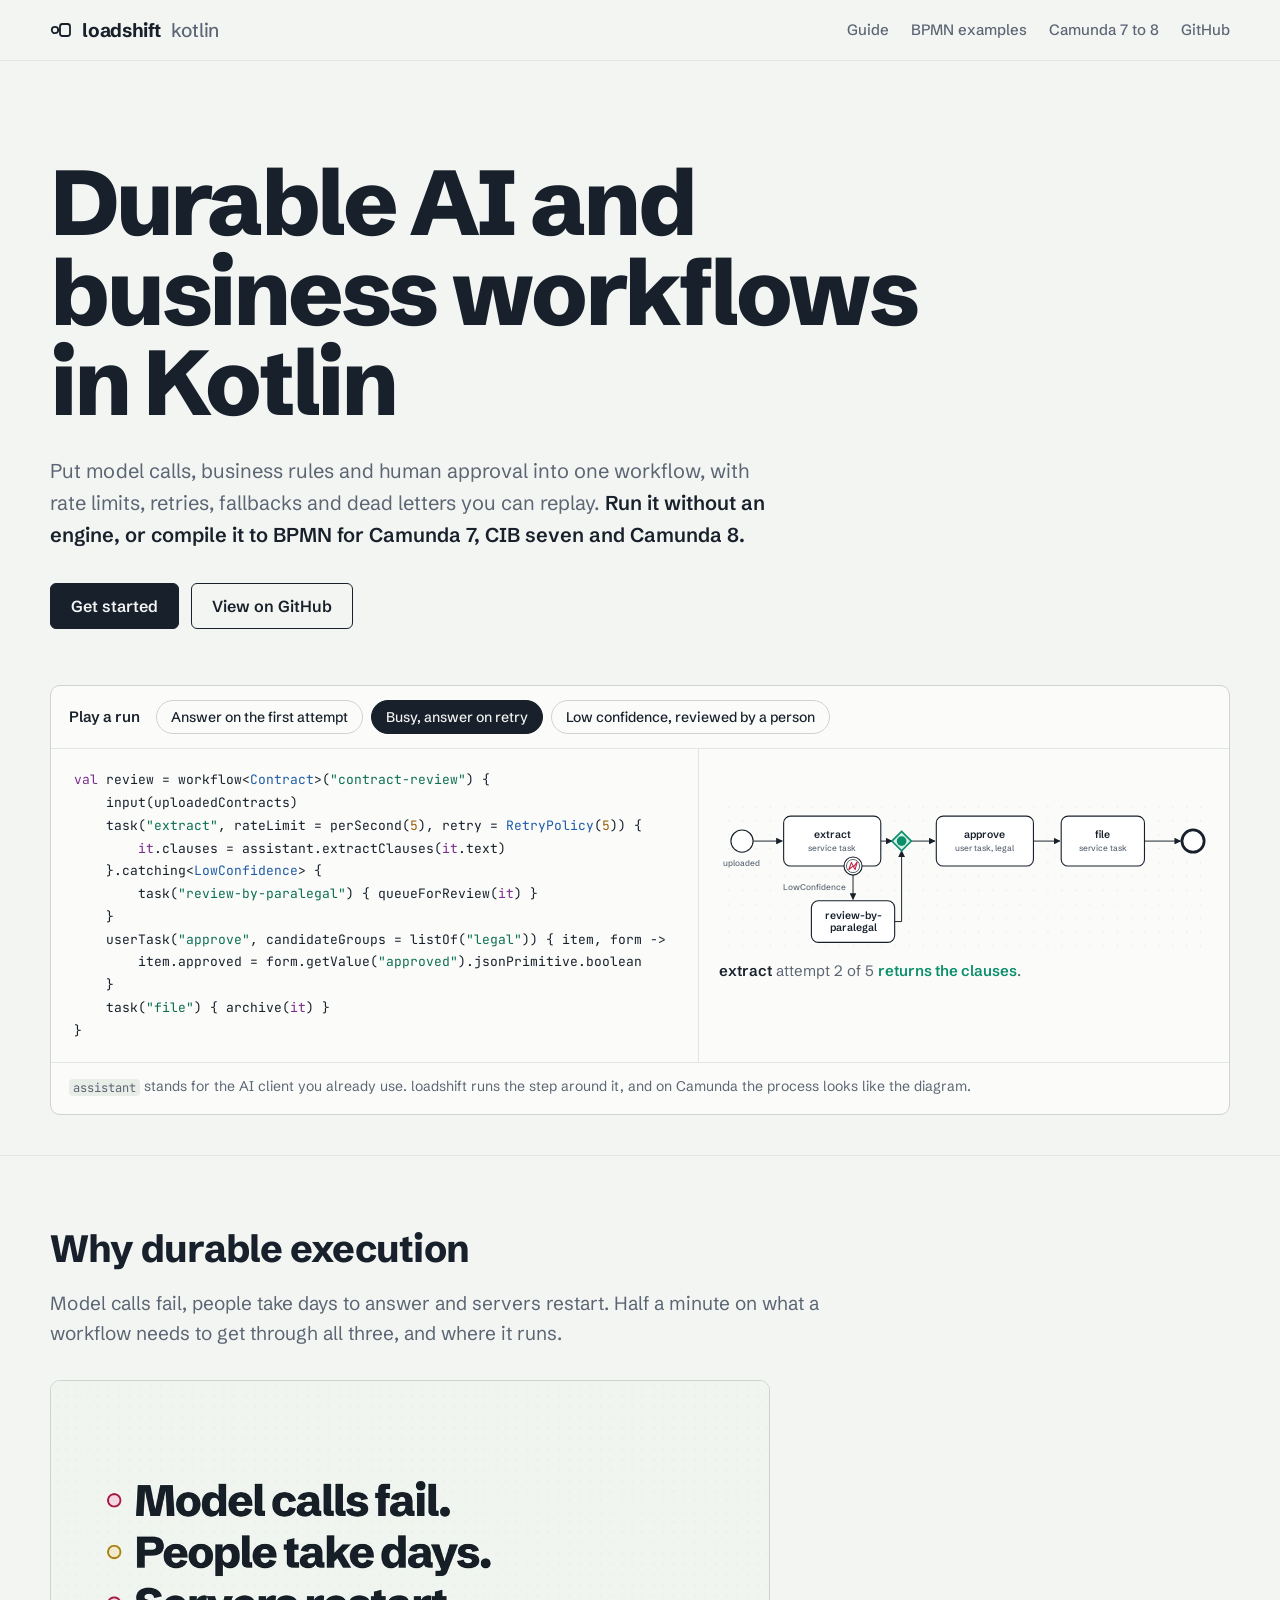
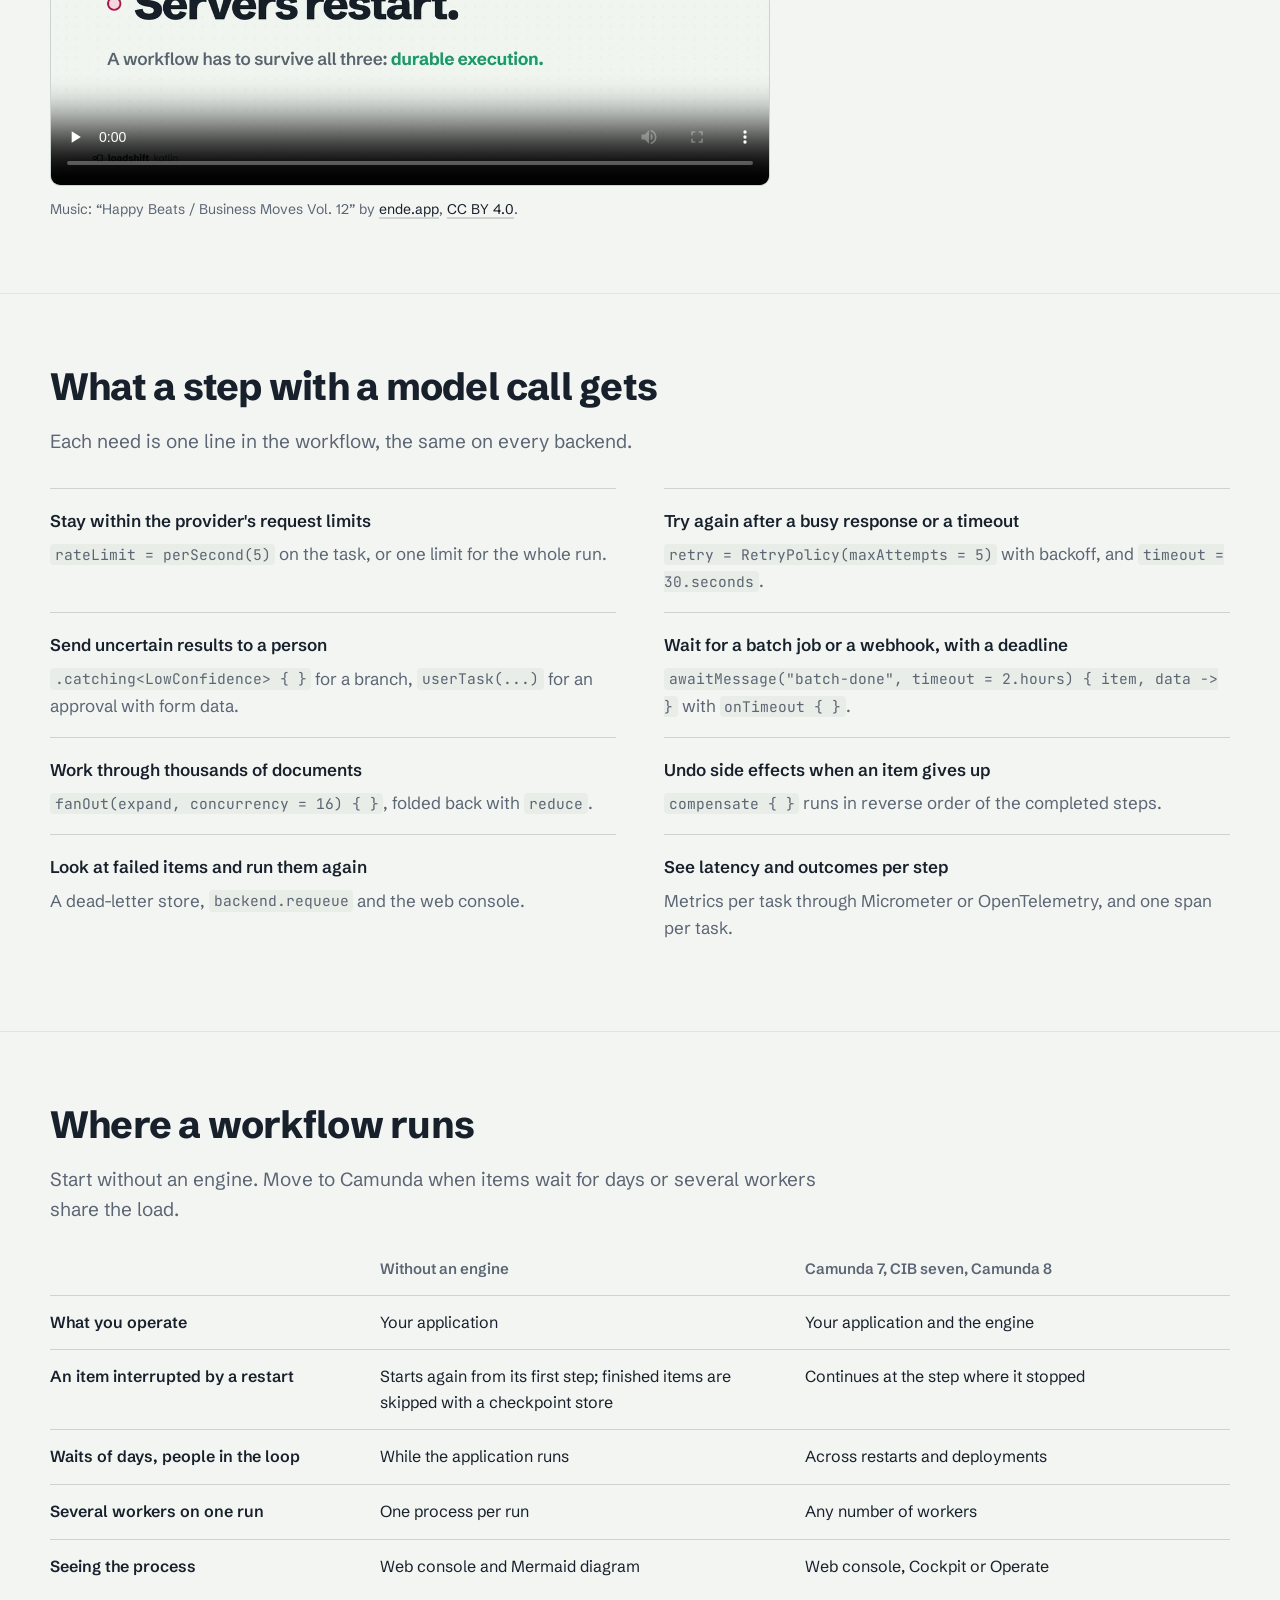
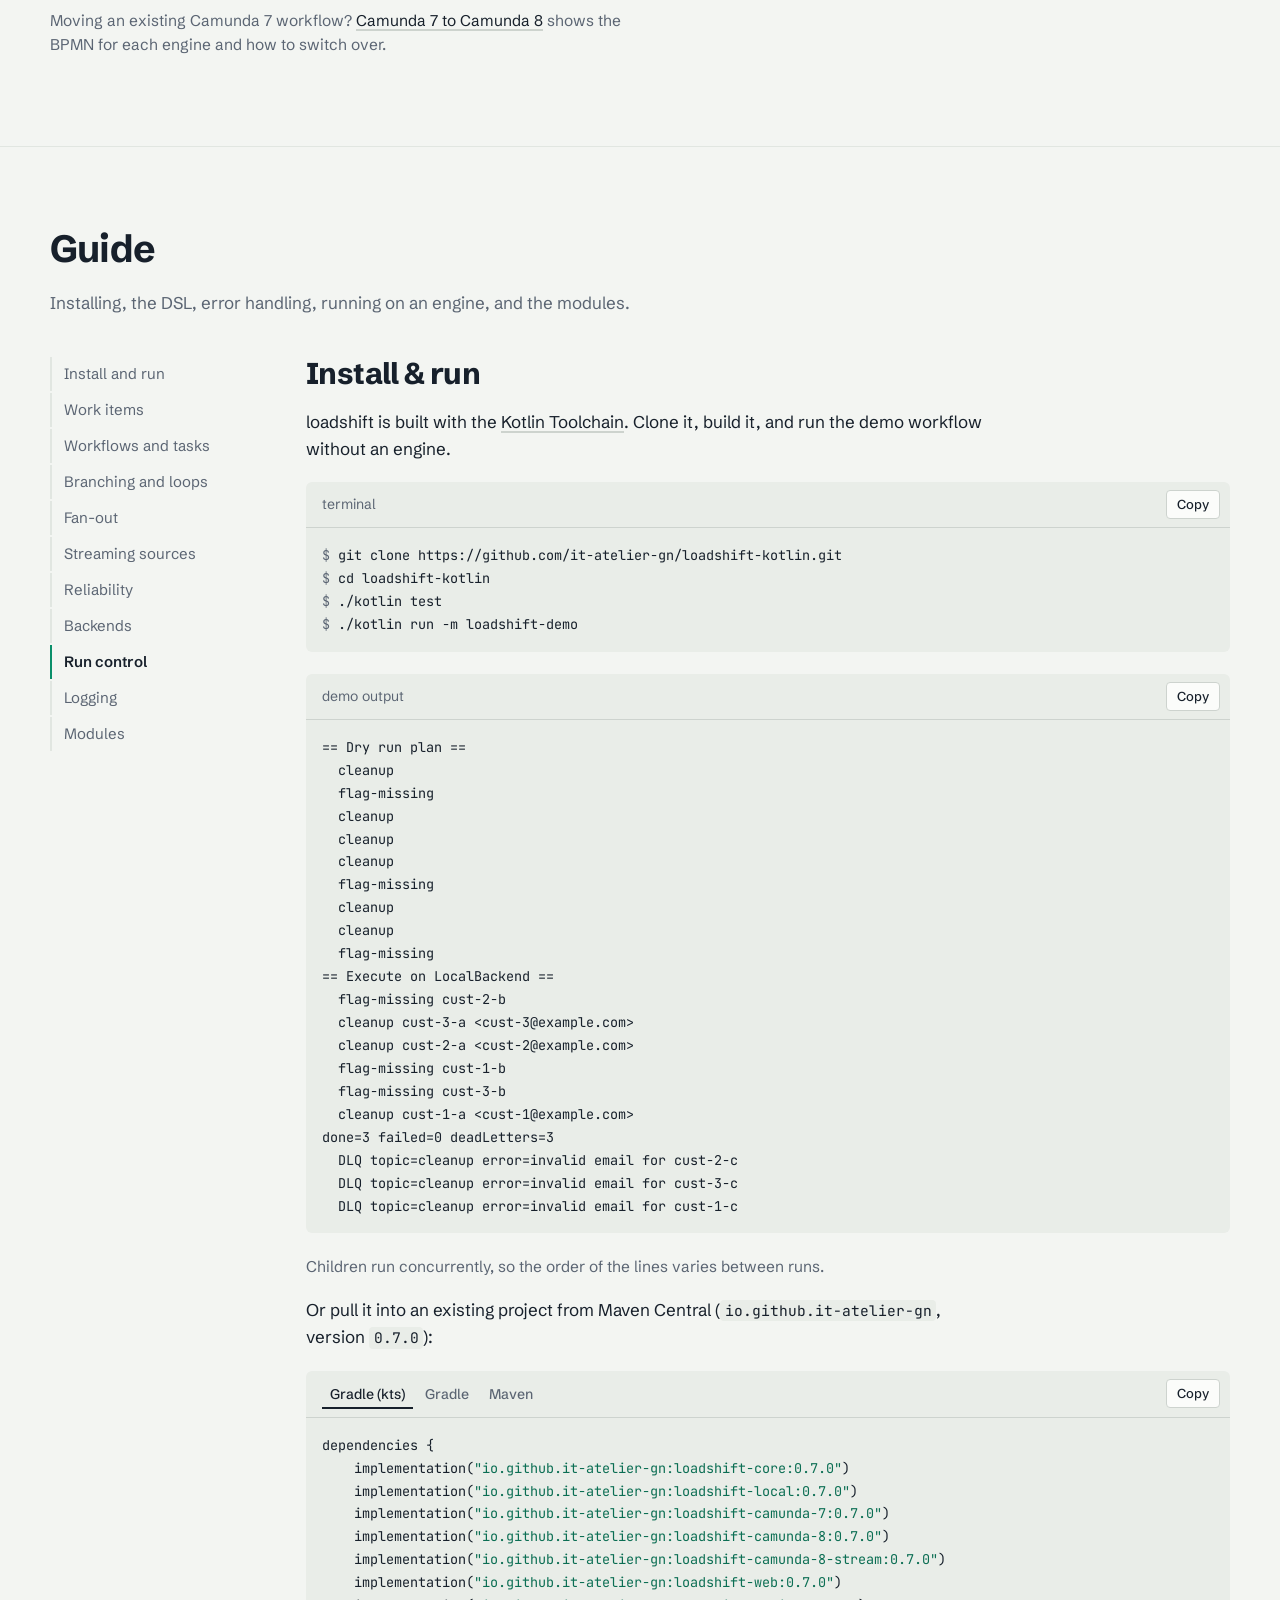
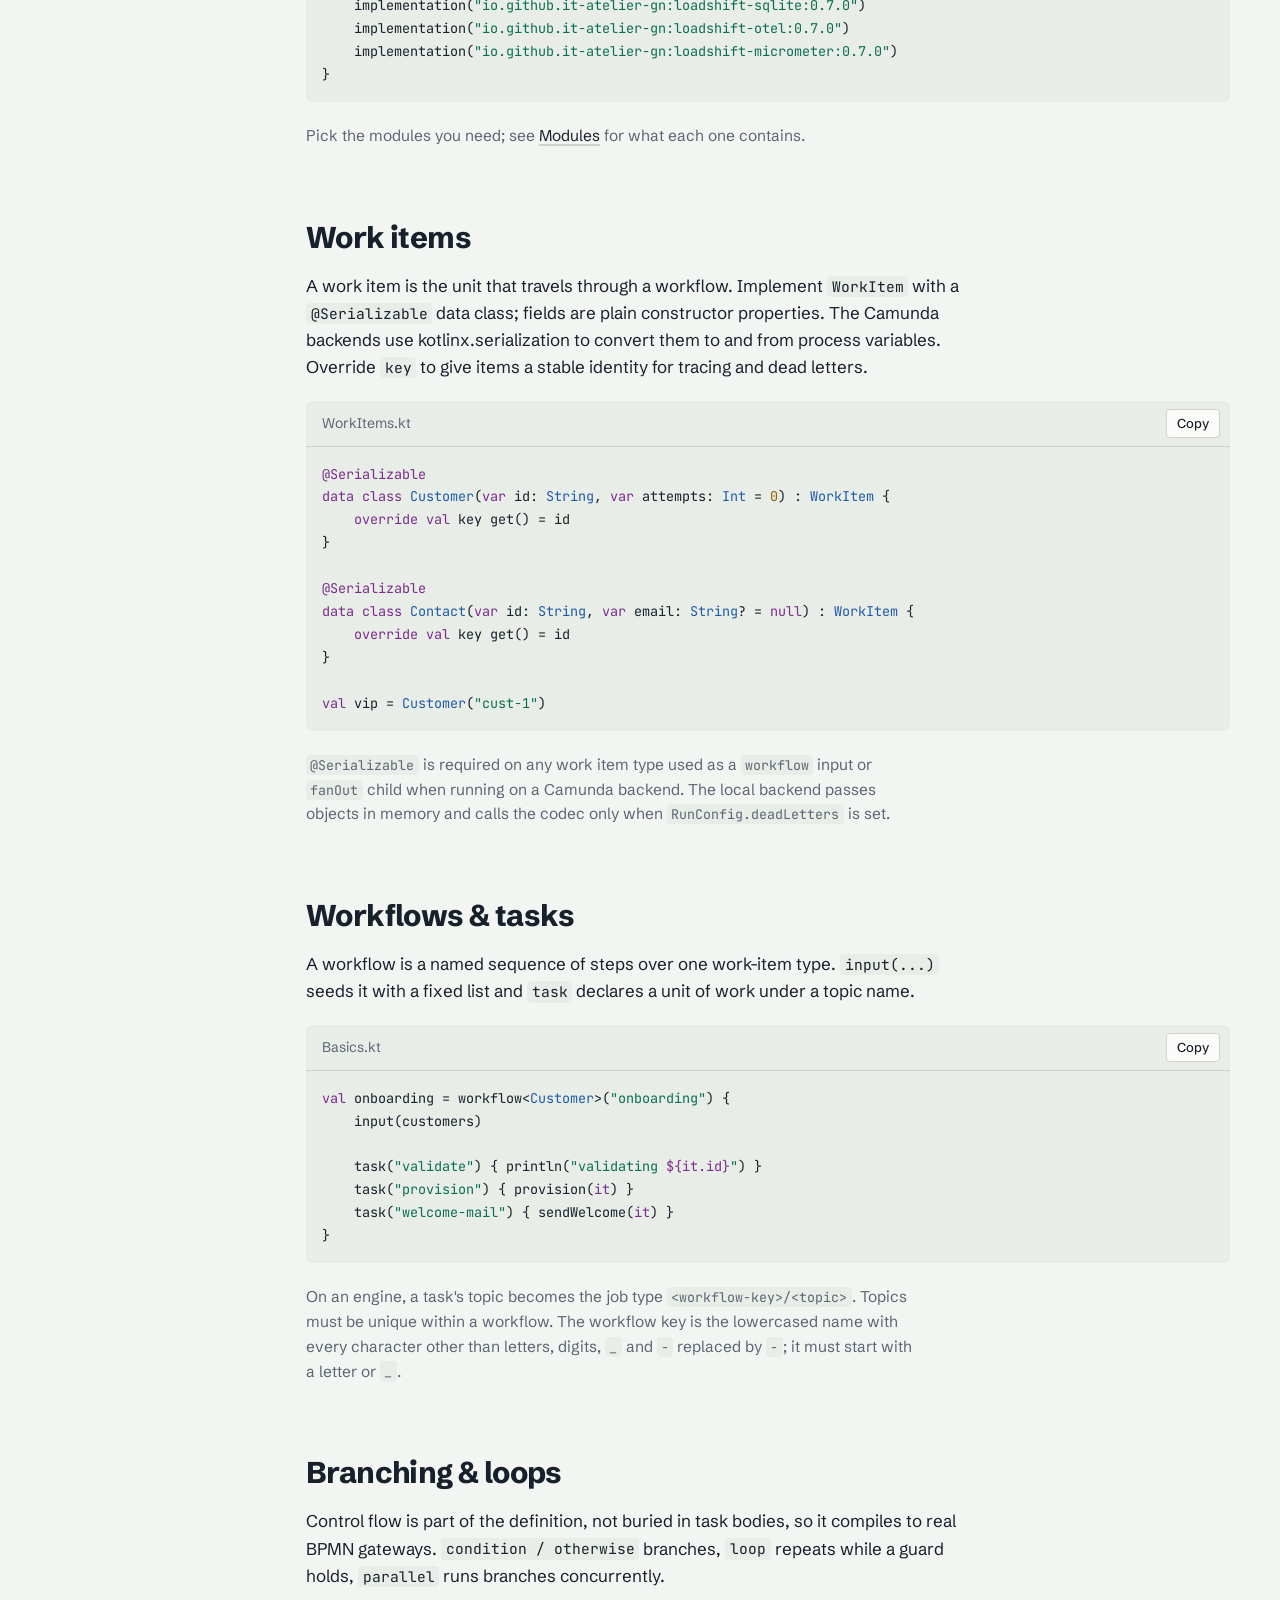
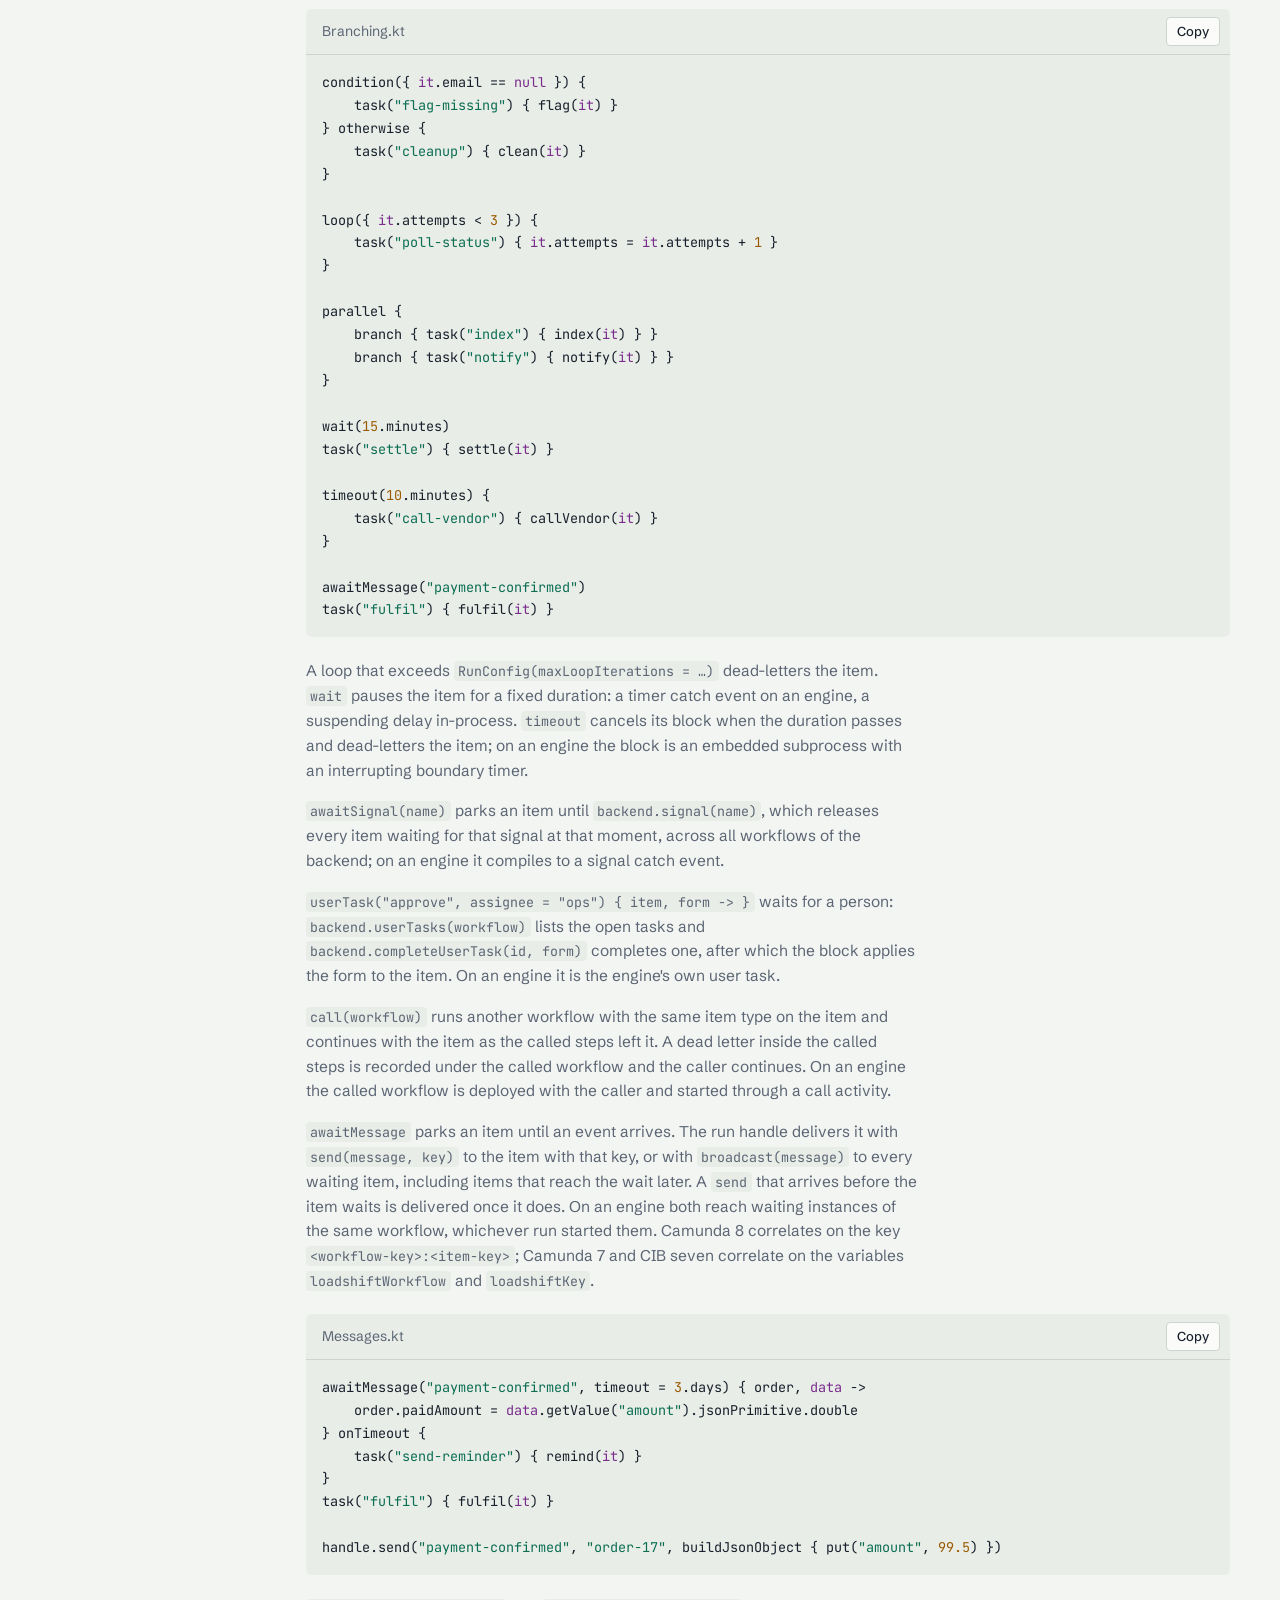
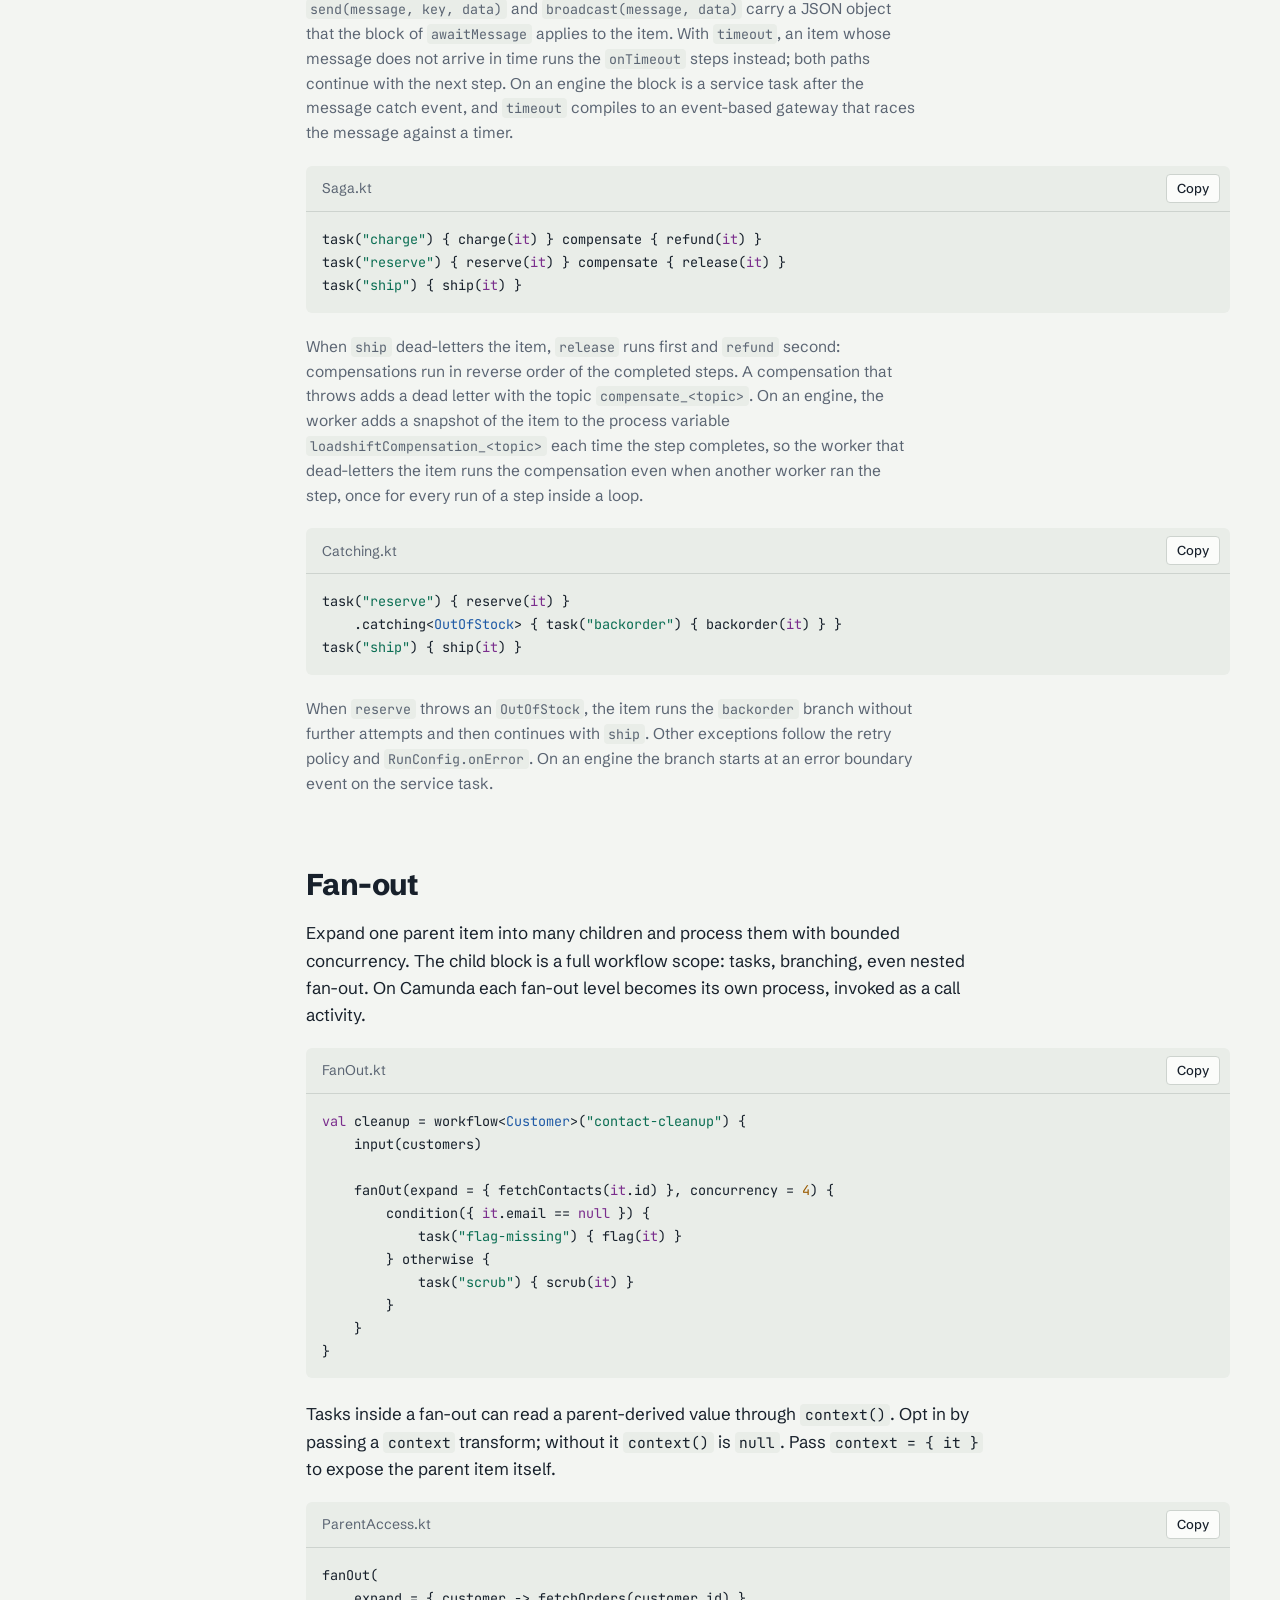
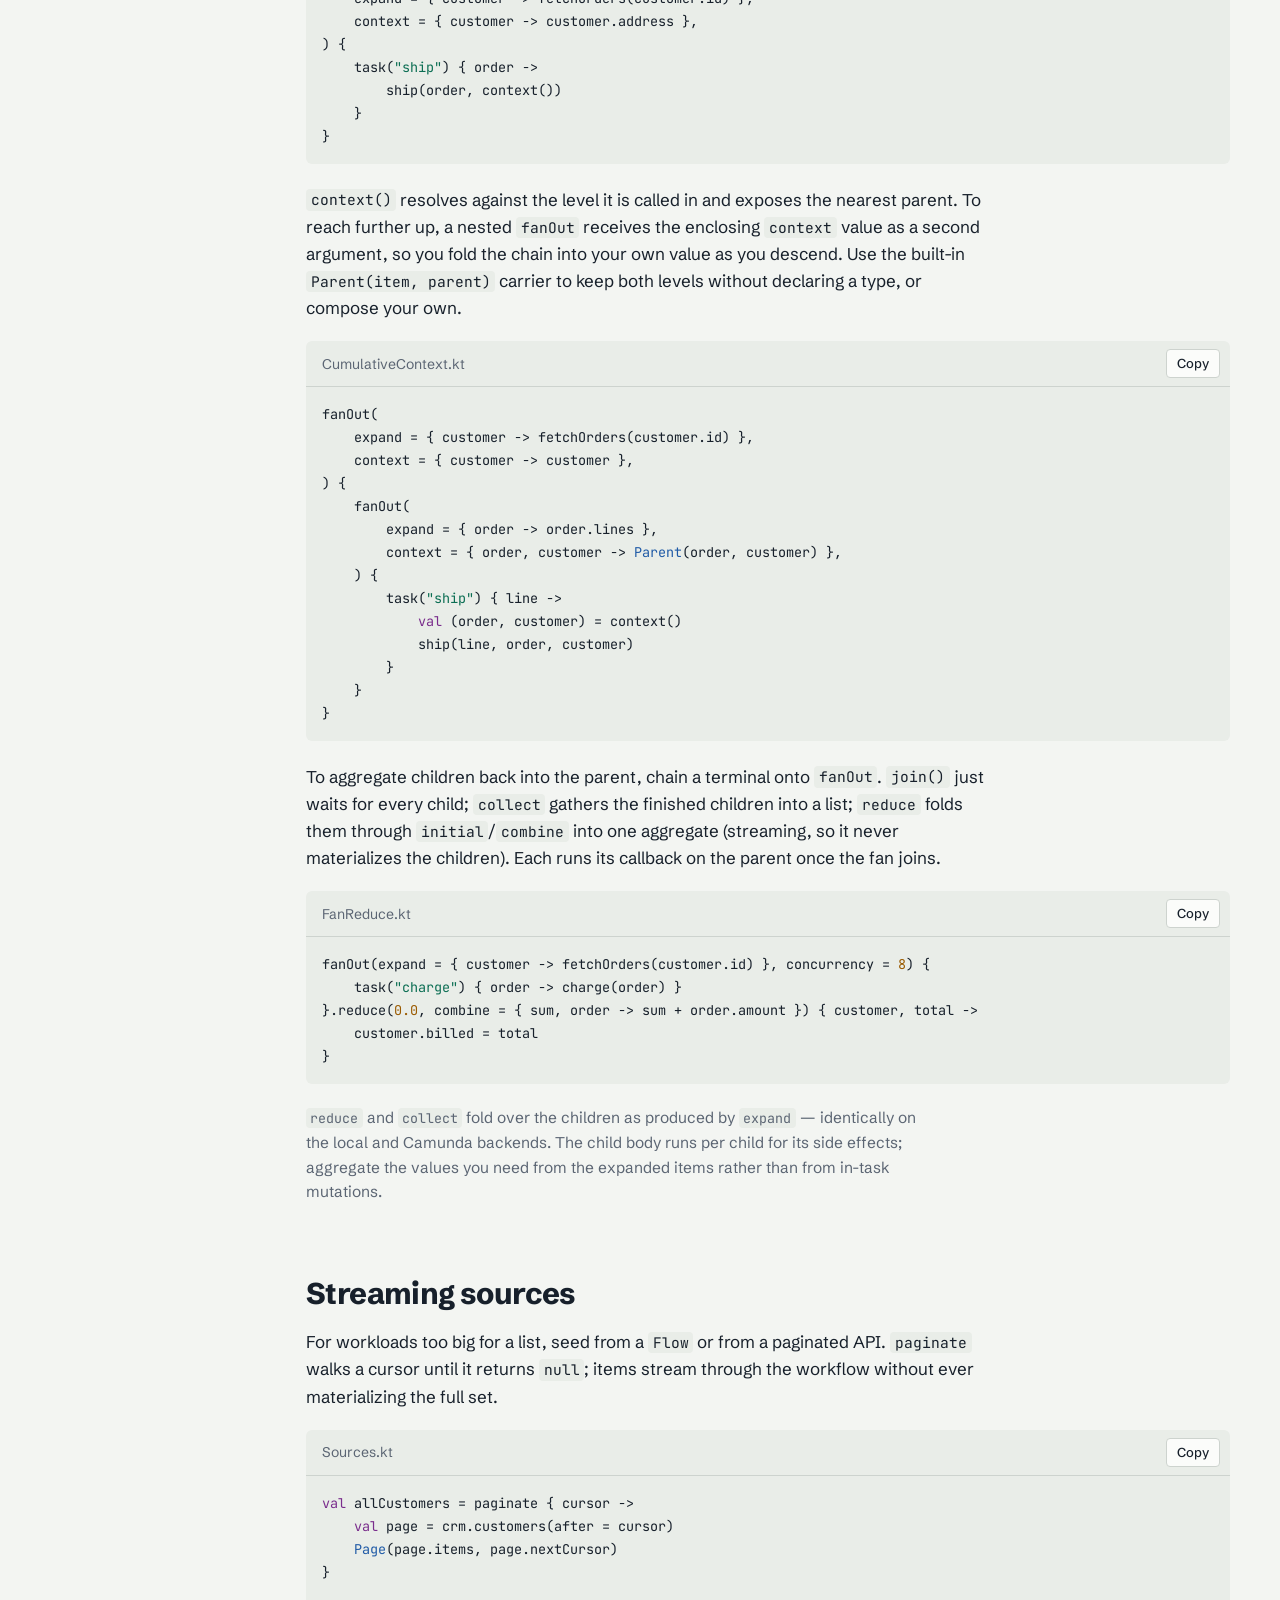
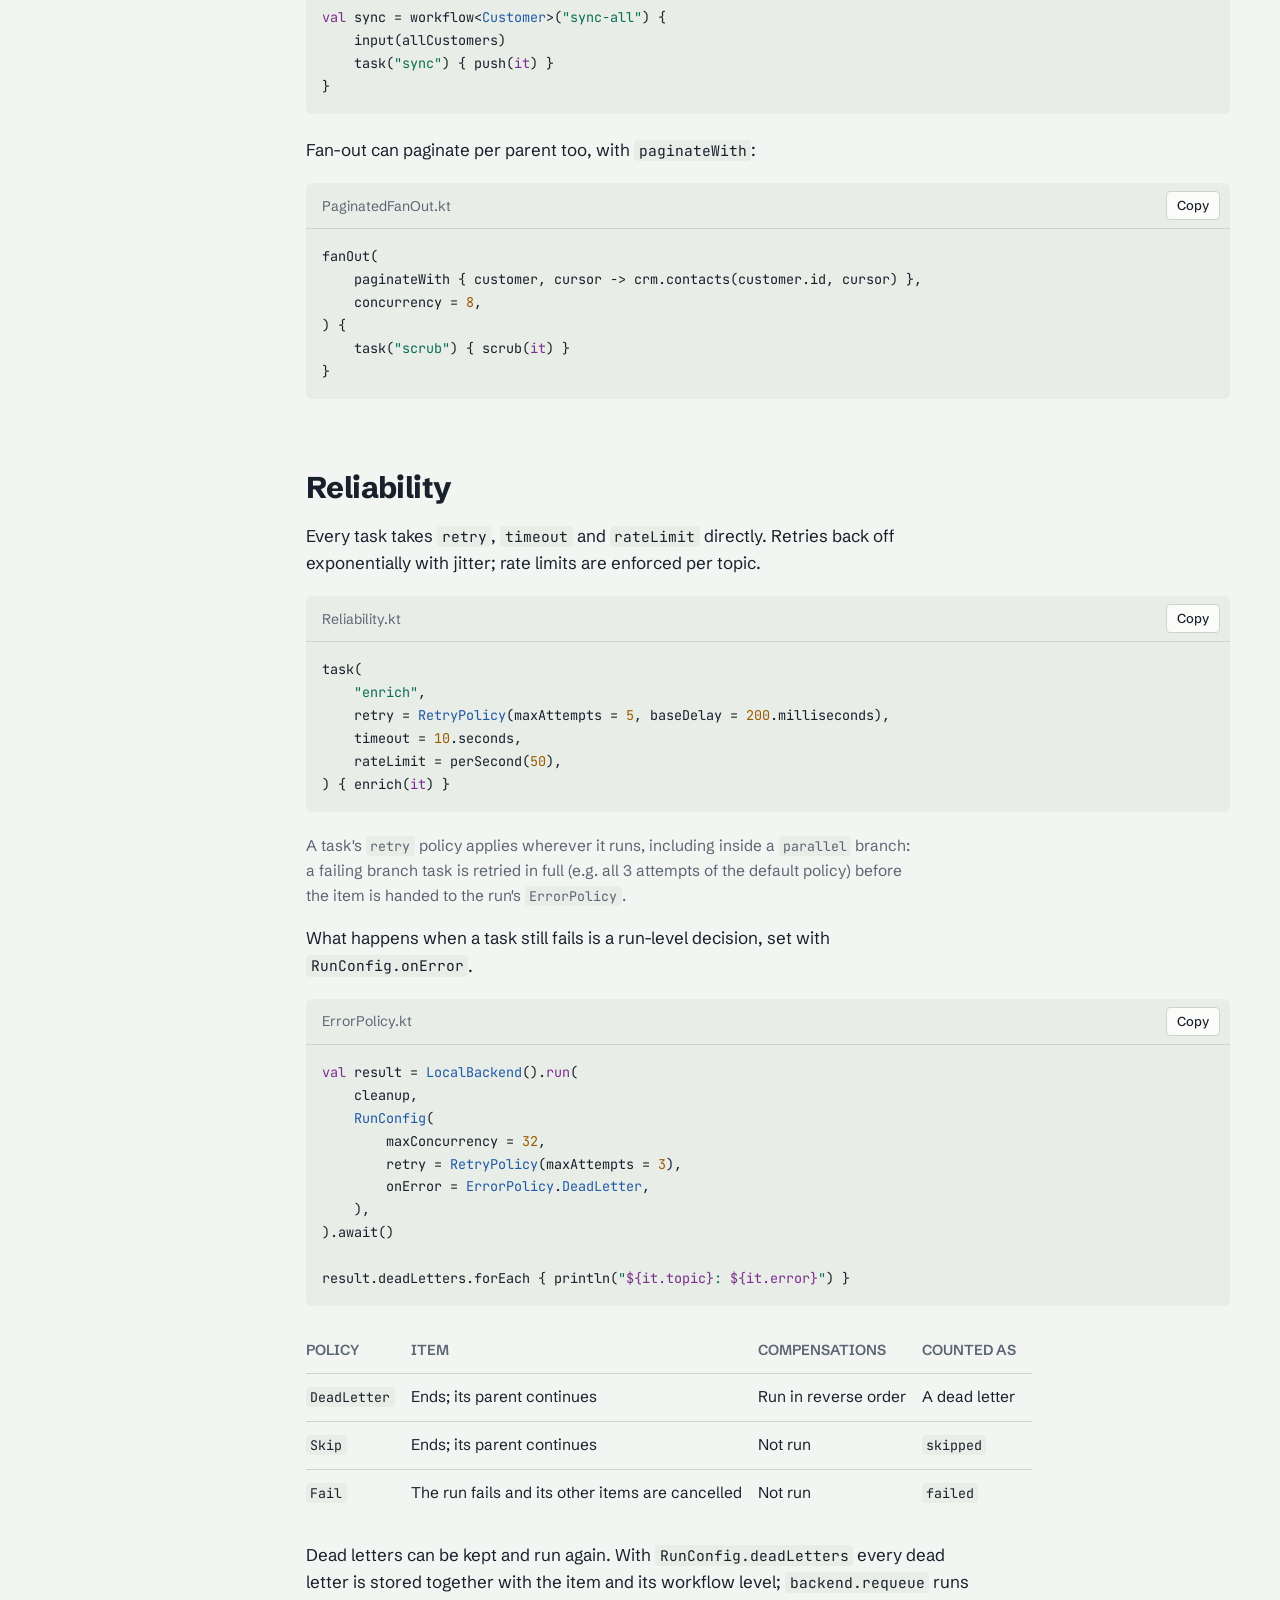
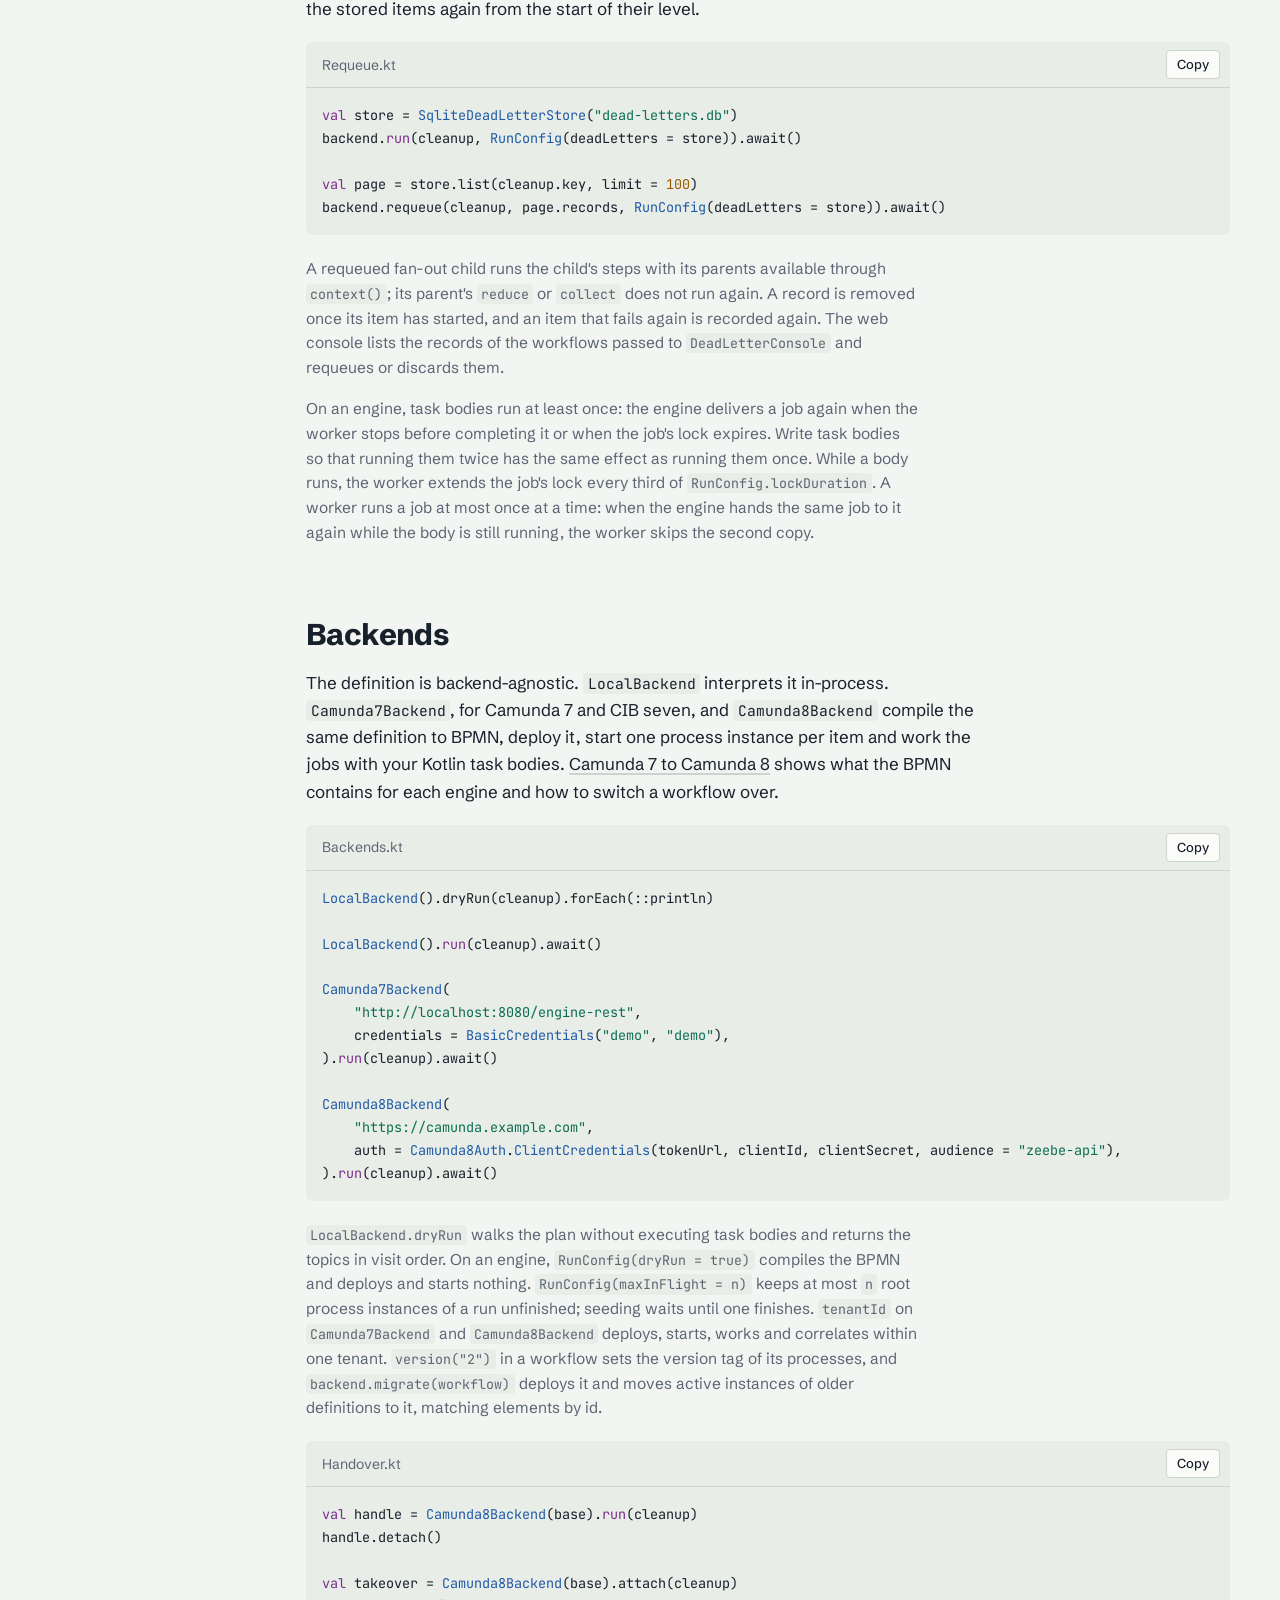
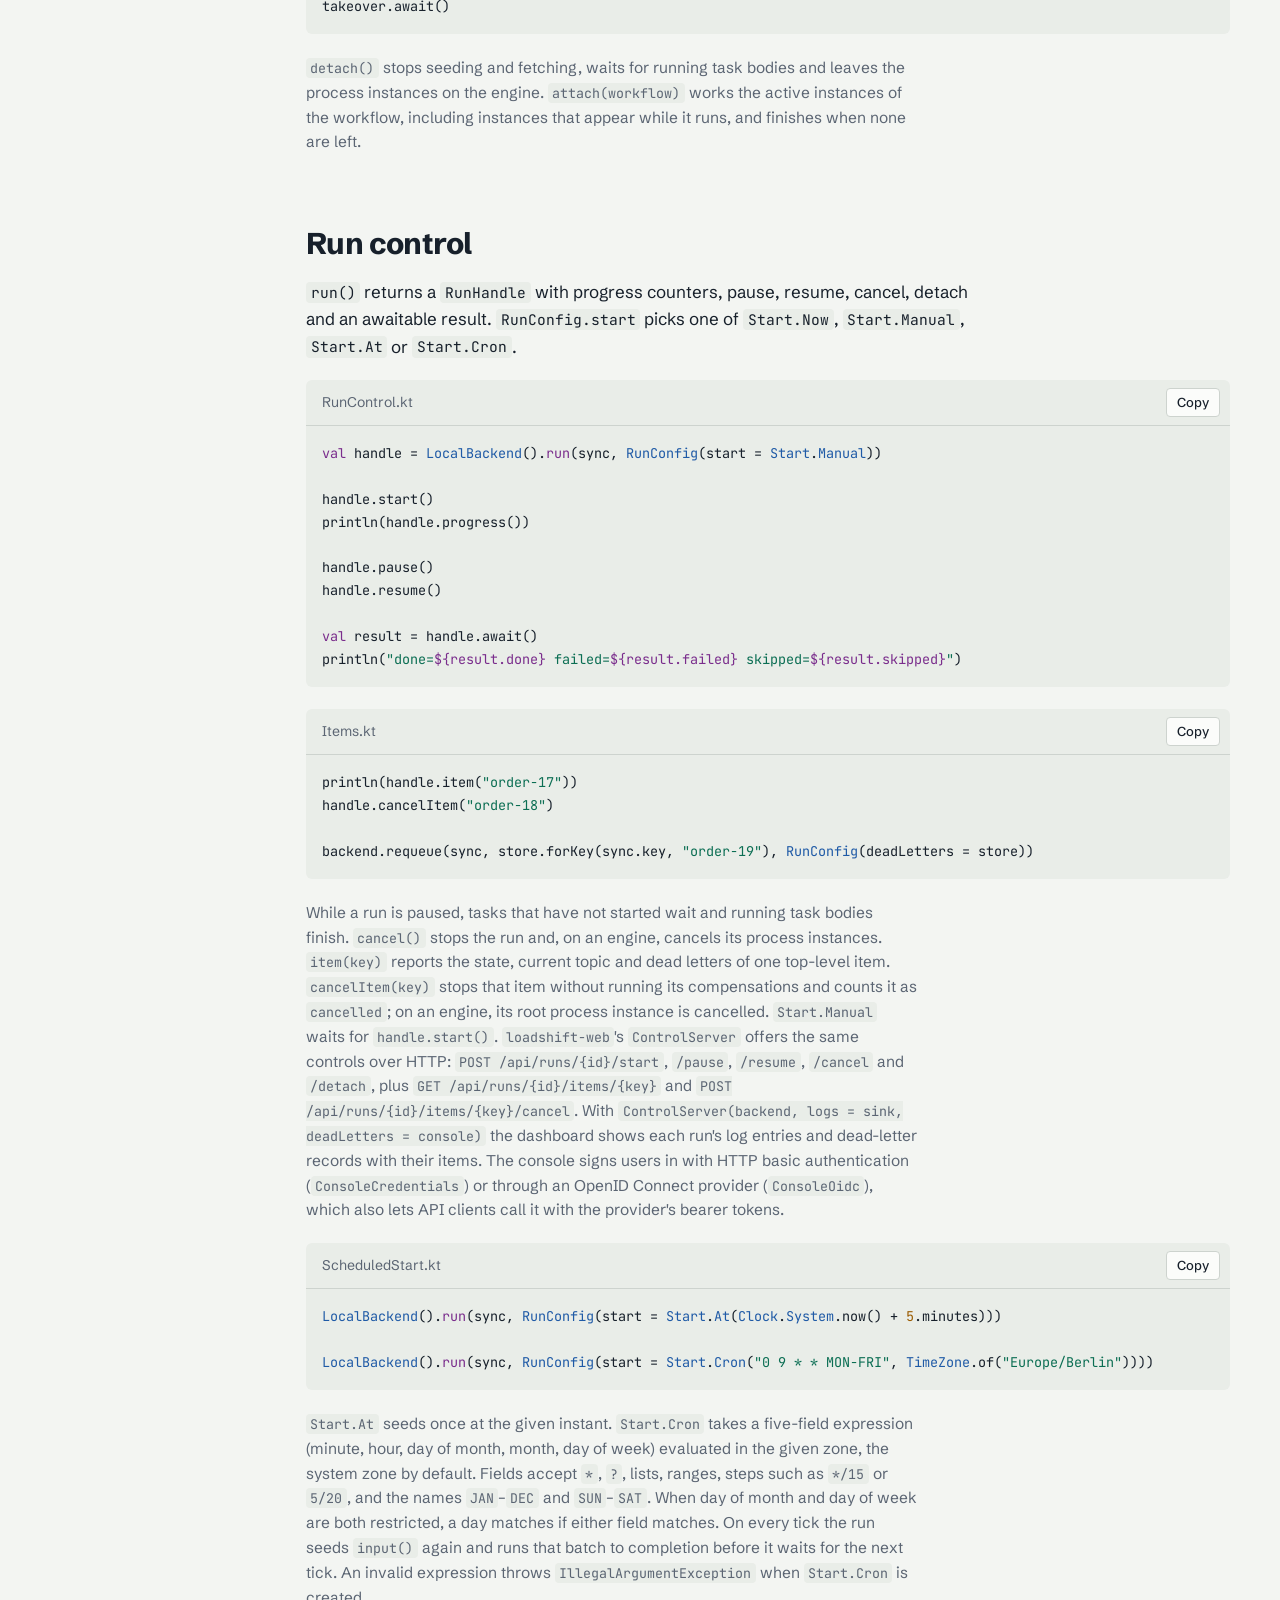
==== docs/index.html @ d78881d9 "Explain durable execution in the docs site video" ====
<!DOCTYPE html>
<html lang="en">
<head>
<meta charset="utf-8">
<meta name="viewport" content="width=device-width, initial-scale=1">
<title>loadshift: durable AI and business workflows in Kotlin on Camunda</title>
<meta name="description" content="Durable AI and business workflows in Kotlin, on Camunda 7, CIB seven and Camunda 8, or without an engine: rate limits and retries for model calls, human approval, fallbacks, fan-out and dead letters you can replay.">
<link rel="canonical" href="https://it-atelier-gn.github.io/loadshift-kotlin/">
<meta property="og:type" content="website">
<meta property="og:site_name" content="loadshift">
<meta property="og:title" content="loadshift: durable AI and business workflows in Kotlin">
<meta property="og:description" content="On Camunda 7, CIB seven and Camunda 8, or without an engine: retries, rate limits, human approval, fallbacks and dead letters.">
<meta property="og:url" content="https://it-atelier-gn.github.io/loadshift-kotlin/">
<meta property="og:image" content="https://it-atelier-gn.github.io/loadshift-kotlin/og.png">
<meta property="og:image:width" content="1200">
<meta property="og:image:height" content="630">
<meta name="twitter:card" content="summary_large_image">
<link rel="preconnect" href="https://fonts.googleapis.com">
<link rel="preconnect" href="https://fonts.gstatic.com" crossorigin>
<link href="https://fonts.googleapis.com/css2?family=JetBrains+Mono:wght@400;500&family=Schibsted+Grotesk:wght@400;500;600;700;800&display=swap" rel="stylesheet">
<link rel="stylesheet" href="style.css">
<link rel="icon" href="data:image/svg+xml,<svg xmlns='http://www.w3.org/2000/svg' viewBox='0 0 22 22'><rect width='22' height='22' rx='4' fill='%23f3f5f2'/><circle cx='5' cy='11' r='3.2' fill='none' stroke='%2317202b' stroke-width='1.8'/><rect x='10' y='5' width='10' height='12' rx='2.5' fill='none' stroke='%2317202b' stroke-width='1.8'/><path d='M8.2 11H10' stroke='%2317202b' stroke-width='1.8'/></svg>">
</head>
<body>
<a class="skip" href="#main">Skip to content</a>

<header class="topbar">
  <div class="wrap">
    <a class="brand" href="index.html"><svg class="brand-mark" viewBox="0 0 22 22" aria-hidden="true"><circle cx="5" cy="11" r="3.2" fill="none" stroke="currentColor" stroke-width="1.8"/><rect x="10" y="5" width="10" height="12" rx="2.5" fill="none" stroke="currentColor" stroke-width="1.8"/><path d="M8.2 11H10" stroke="currentColor" stroke-width="1.8"/></svg><span>loadshift</span><span class="brand-lang">kotlin</span></a>
    <nav class="topnav" aria-label="Main">
      <a class="nav-guide" href="#guide">Guide</a>
      <a href="examples.html">BPMN examples</a>
      <a href="camunda-7-to-8.html">Camunda 7 to 8</a>
      <a href="https://github.com/it-atelier-gn/loadshift-kotlin">GitHub</a>
    </nav>
  </div>
</header>

<main id="main">

<section class="hero">
  <div class="wrap">
    <h1>Durable AI and business workflows in Kotlin</h1>
    <p class="hero-sub">Put model calls, business rules and human approval into one workflow, with rate limits,
    retries, fallbacks and dead letters you can replay. <strong>Run it without an engine, or compile it to BPMN for
    Camunda&nbsp;7, CIB&nbsp;seven and Camunda&nbsp;8.</strong></p>
    <div class="hero-actions">
      <a class="btn btn-primary" href="#install">Get started</a>
      <a class="btn btn-plain" href="https://github.com/it-atelier-gn/loadshift-kotlin">View on GitHub</a>
    </div>

    <figure class="stage" aria-label="A contract review workflow and the process it compiles to">
      <div class="stage-bar">
        <p id="scenario-label">Play a run</p>
        <div class="scenarios" role="group" aria-labelledby="scenario-label">
          <button class="scenario" type="button" data-scenario="first" aria-pressed="false">Answer on the first attempt</button>
          <button class="scenario" type="button" data-scenario="retry" aria-pressed="false">Busy, answer on retry</button>
          <button class="scenario" type="button" data-scenario="review" aria-pressed="false">Low confidence, reviewed by a person</button>
        </div>
      </div>
      <div class="stage-body">
        <pre class="stage-code"><code><span class="ln" data-step="start">val review = workflow&lt;Contract&gt;("contract-review") {</span><span class="ln" data-step="start">    input(uploadedContracts)</span><span class="ln" data-step="extract">    task("extract", rateLimit = perSecond(5), retry = RetryPolicy(5)) {</span><span class="ln" data-step="extract">        it.clauses = assistant.extractClauses(it.text)</span><span class="ln" data-step="boundary">    }.catching&lt;LowConfidence&gt; {</span><span class="ln" data-step="review">        task("review-by-paralegal") { queueForReview(it) }</span><span class="ln" data-step="boundary">    }</span><span class="ln" data-step="approve">    userTask("approve", candidateGroups = listOf("legal")) { item, form -&gt;</span><span class="ln" data-step="approve">        item.approved = form.getValue("approved").jsonPrimitive.boolean</span><span class="ln" data-step="approve">    }</span><span class="ln" data-step="file">    task("file") { archive(it) }</span><span class="ln" data-step="end">}</span></code></pre>
        <div class="stage-diagram">
          <div class="diagram-scroll"><svg viewBox="4 58 712 212" role="img" aria-labelledby="bpmn-title">
            <title id="bpmn-title">The BPMN the workflow compiles to: start, extract with an error boundary event that leads to review-by-paralegal, a joining gateway, the approve user task, file and end.</title>
            <defs>
              <pattern id="dots" width="20" height="20" patternUnits="userSpaceOnUse"><circle cx="1" cy="1" r="1" class="bpmn-grid"/></pattern>
              <marker id="arrow" viewBox="0 0 10 10" refX="9" refY="5" markerWidth="7" markerHeight="7" orient="auto-start-reverse"><path d="M0 0L10 5L0 10z" fill="#17202b"/></marker>
            </defs>
            <rect x="4" y="58" width="712" height="212" fill="url(#dots)"/>
            <path class="bpmn-flow" d="M56 110H98" marker-end="url(#arrow)"/>
            <path class="bpmn-flow" d="M240 110H256" marker-end="url(#arrow)"/>
            <path class="bpmn-flow" d="M284 110H318" marker-end="url(#arrow)"/>
            <path class="bpmn-flow" d="M460 110H498" marker-end="url(#arrow)"/>
            <path class="bpmn-flow" d="M620 110H672" marker-end="url(#arrow)"/>
            <path class="bpmn-flow" d="M200 159V194" marker-end="url(#arrow)"/>
            <path class="bpmn-flow" d="M260 226H270V124" marker-end="url(#arrow)"/>
            <g class="bpmn-node" data-node="start"><circle class="bpmn-shape" cx="40" cy="110" r="16"/><text class="bpmn-small" x="40" y="146" text-anchor="middle">uploaded</text></g>
            <g class="bpmn-node" data-node="extract"><rect class="bpmn-shape" x="100" y="74" width="140" height="72" rx="10"/><text class="bpmn-label" x="170" y="106" text-anchor="middle">extract</text><text class="bpmn-small" x="170" y="124" text-anchor="middle">service task</text></g>
            <g class="bpmn-node" data-node="gw"><path class="bpmn-shape" d="M270 96L284 110L270 124L256 110Z"/></g>
            <g class="bpmn-node" data-node="approve"><rect class="bpmn-shape" x="320" y="74" width="140" height="72" rx="10"/><text class="bpmn-label" x="390" y="106" text-anchor="middle">approve</text><text class="bpmn-small" x="390" y="124" text-anchor="middle">user task, legal</text></g>
            <g class="bpmn-node" data-node="file"><rect class="bpmn-shape" x="500" y="74" width="120" height="72" rx="10"/><text class="bpmn-label" x="560" y="106" text-anchor="middle">file</text><text class="bpmn-small" x="560" y="124" text-anchor="middle">service task</text></g>
            <g class="bpmn-node" data-node="end"><circle class="bpmn-shape" cx="690" cy="110" r="16" style="stroke-width:4"/></g>
            <g class="bpmn-node" data-node="review"><rect class="bpmn-shape" x="140" y="196" width="120" height="60" rx="10"/><text class="bpmn-label" x="200" y="222" text-anchor="middle">review-by-</text><text class="bpmn-label" x="200" y="240" text-anchor="middle">paralegal</text></g>
            <g class="bpmn-node" data-node="boundary"><circle class="bpmn-shape" cx="200" cy="146" r="13"/><circle cx="200" cy="146" r="9.5" fill="none" stroke="#17202b" stroke-width="1"/><path class="bpmn-error-mark" d="M194 151L197.5 141L201 147L206 140L203 151L200 146Z"/><text class="bpmn-small" x="190" y="180" text-anchor="end">LowConfidence</text></g>
            <circle class="token" cx="40" cy="110" r="7"/>
          </svg></div>
          <p class="stage-log" aria-live="polite">Choose a run to follow a contract through the process.</p>
        </div>
      </div>
      <figcaption class="stage-foot"><code>assistant</code> stands for the AI client you already use. loadshift runs the step around it, and on Camunda the process looks like the diagram.</figcaption>
    </figure>
  </div>
</section>

<section class="band" aria-labelledby="film-title">
  <div class="wrap">
    <h2 id="film-title">Why durable execution</h2>
    <p class="lead">Model calls fail, people take days to answer and servers restart. Half a minute on what a workflow needs to get through all three, and where it runs.</p>
    <video class="film" controls preload="none" playsinline poster="loadshift-run.jpg" width="1280" height="720">
      <source src="loadshift-run.mp4" type="video/mp4">
    </video>
    <p class="film-credit">Music: “Happy Beats / Business Moves Vol. 12” by <a href="https://ende.app/en" rel="noopener">ende.app</a>, <a href="https://creativecommons.org/licenses/by/4.0/" rel="noopener">CC BY 4.0</a>.</p>
  </div>
</section>

<section class="band" aria-labelledby="needs-title">
  <div class="wrap">
    <h2 id="needs-title">What a step with a model call gets</h2>
    <p class="lead">Each need is one line in the workflow, the same on every backend.</p>
    <dl class="needs">
      <div class="need"><dt>Stay within the provider's request limits</dt><dd><code>rateLimit = perSecond(5)</code> on the task, or one limit for the whole run.</dd></div>
      <div class="need"><dt>Try again after a busy response or a timeout</dt><dd><code>retry = RetryPolicy(maxAttempts = 5)</code> with backoff, and <code>timeout = 30.seconds</code>.</dd></div>
      <div class="need"><dt>Send uncertain results to a person</dt><dd><code>.catching&lt;LowConfidence&gt; { }</code> for a branch, <code>userTask(...)</code> for an approval with form data.</dd></div>
      <div class="need"><dt>Wait for a batch job or a webhook, with a deadline</dt><dd><code>awaitMessage("batch-done", timeout = 2.hours) { item, data -&gt; }</code> with <code>onTimeout { }</code>.</dd></div>
      <div class="need"><dt>Work through thousands of documents</dt><dd><code>fanOut(expand, concurrency = 16) { }</code>, folded back with <code>reduce</code>.</dd></div>
      <div class="need"><dt>Undo side effects when an item gives up</dt><dd><code>compensate { }</code> runs in reverse order of the completed steps.</dd></div>
      <div class="need"><dt>Look at failed items and run them again</dt><dd>A dead-letter store, <code>backend.requeue</code> and the web console.</dd></div>
      <div class="need"><dt>See latency and outcomes per step</dt><dd>Metrics per task through Micrometer or OpenTelemetry, and one span per task.</dd></div>
    </dl>
  </div>
</section>

<section class="band" aria-labelledby="runs-title">
  <div class="wrap">
    <h2 id="runs-title">Where a workflow runs</h2>
    <p class="lead">Start without an engine. Move to Camunda when items wait for days or several workers share the load.</p>
    <div class="table-scroll">
      <table class="runs">
        <colgroup><col class="runs-label"><col><col></colgroup>
        <thead><tr><td></td><th scope="col">Without an engine</th><th scope="col">Camunda 7, CIB seven, Camunda 8</th></tr></thead>
        <tbody>
          <tr><th scope="row">What you operate</th><td>Your application</td><td>Your application and the engine</td></tr>
          <tr><th scope="row">An item interrupted by a restart</th><td>Starts again from its first step; finished items are skipped with a checkpoint store</td><td>Continues at the step where it stopped</td></tr>
          <tr><th scope="row">Waits of days, people in the loop</th><td>While the application runs</td><td>Across restarts and deployments</td></tr>
          <tr><th scope="row">Several workers on one run</th><td>One process per run</td><td>Any number of workers</td></tr>
          <tr><th scope="row">Seeing the process</th><td>Web console and Mermaid diagram</td><td>Web console, Cockpit or Operate</td></tr>
        </tbody>
      </table>
    </div>
    <p class="note">Moving an existing Camunda&nbsp;7 workflow? <a href="camunda-7-to-8.html">Camunda 7 to Camunda 8</a> shows the BPMN for each engine and how to switch over.</p>
  </div>
</section>

<section class="guide" id="guide" aria-labelledby="guide-title">
  <div class="wrap">
    <div class="guide-head">
      <h2 id="guide-title">Guide</h2>
      <p>Installing, the DSL, error handling, running on an engine, and the modules.</p>
    </div>
    <div class="layout">
      <nav class="sidenav" aria-label="Guide">
        <a href="#install">Install and run</a>
        <a href="#work-items">Work items</a>
        <a href="#workflows">Workflows and tasks</a>
        <a href="#branching">Branching and loops</a>
        <a href="#fan-out">Fan-out</a>
        <a href="#sources">Streaming sources</a>
        <a href="#reliability">Reliability</a>
        <a href="#backends">Backends</a>
        <a href="#run-control">Run control</a>
        <a href="#logging">Logging</a>
        <a href="#modules">Modules</a>
      </nav>
      <div class="content">
<section id="install" class="block">
  <h2>Install &amp; run</h2>
  <p>loadshift is built with the <a href="https://github.com/JetBrains/kotlin-toolchain">Kotlin Toolchain</a>.
  Clone it, build it, and run the demo workflow without an engine.</p>
  <div class="codecard" data-lang="shell">
    <div class="codecard-head"><span>terminal</span><button class="copy" type="button">Copy</button></div>
<pre><code class="lang-shell">git clone https://github.com/it-atelier-gn/loadshift-kotlin.git
cd loadshift-kotlin
./kotlin test
./kotlin run -m loadshift-demo</code></pre>
  </div>
  <div class="codecard" data-lang="output">
    <div class="codecard-head"><span>demo output</span><button class="copy" type="button">Copy</button></div>
<pre><code class="lang-output">== Dry run plan ==
  cleanup
  flag-missing
  cleanup
  cleanup
  cleanup
  flag-missing
  cleanup
  cleanup
  flag-missing
== Execute on LocalBackend ==
  flag-missing cust-2-b
  cleanup cust-3-a &lt;cust-3@example.com&gt;
  cleanup cust-2-a &lt;cust-2@example.com&gt;
  flag-missing cust-1-b
  flag-missing cust-3-b
  cleanup cust-1-a &lt;cust-1@example.com&gt;
done=3 failed=0 deadLetters=3
  DLQ topic=cleanup error=invalid email for cust-2-c
  DLQ topic=cleanup error=invalid email for cust-3-c
  DLQ topic=cleanup error=invalid email for cust-1-c</code></pre>
  </div>
  <p class="note">Children run concurrently, so the order of the lines varies between runs.</p>

  <p>Or pull it into an existing project from Maven Central
  (<code>io.github.it-atelier-gn</code>, version <code>0.7.0</code>):</p>
  <div class="codecard">
    <div class="codecard-head">
      <div class="tabs" role="tablist">
        <button class="tab active" data-tab="kts" type="button">Gradle (kts)</button>
        <button class="tab" data-tab="groovy" type="button">Gradle</button>
        <button class="tab" data-tab="maven" type="button">Maven</button>
      </div>
      <button class="copy" type="button">Copy</button>
    </div>
    <pre class="tab-panel active" data-tab="kts"><code class="lang-kotlin">dependencies {
    implementation("io.github.it-atelier-gn:loadshift-core:0.7.0")
    implementation("io.github.it-atelier-gn:loadshift-local:0.7.0")
    implementation("io.github.it-atelier-gn:loadshift-camunda-7:0.7.0")
    implementation("io.github.it-atelier-gn:loadshift-camunda-8:0.7.0")
    implementation("io.github.it-atelier-gn:loadshift-camunda-8-stream:0.7.0")
    implementation("io.github.it-atelier-gn:loadshift-web:0.7.0")
    implementation("io.github.it-atelier-gn:loadshift-sqlite:0.7.0")
    implementation("io.github.it-atelier-gn:loadshift-otel:0.7.0")
    implementation("io.github.it-atelier-gn:loadshift-micrometer:0.7.0")
}</code></pre>
    <pre class="tab-panel" data-tab="groovy"><code class="lang-groovy">dependencies {
    implementation 'io.github.it-atelier-gn:loadshift-core:0.7.0'
    implementation 'io.github.it-atelier-gn:loadshift-local:0.7.0'
    implementation 'io.github.it-atelier-gn:loadshift-camunda-7:0.7.0'
    implementation 'io.github.it-atelier-gn:loadshift-camunda-8:0.7.0'
    implementation 'io.github.it-atelier-gn:loadshift-camunda-8-stream:0.7.0'
    implementation 'io.github.it-atelier-gn:loadshift-web:0.7.0'
    implementation 'io.github.it-atelier-gn:loadshift-sqlite:0.7.0'
    implementation 'io.github.it-atelier-gn:loadshift-otel:0.7.0'
    implementation 'io.github.it-atelier-gn:loadshift-micrometer:0.7.0'
}</code></pre>
    <pre class="tab-panel" data-tab="maven"><code class="lang-xml">&lt;dependency&gt;
    &lt;groupId&gt;io.github.it-atelier-gn&lt;/groupId&gt;
    &lt;artifactId&gt;loadshift-core&lt;/artifactId&gt;
    &lt;version&gt;0.7.0&lt;/version&gt;
&lt;/dependency&gt;
&lt;dependency&gt;
    &lt;groupId&gt;io.github.it-atelier-gn&lt;/groupId&gt;
    &lt;artifactId&gt;loadshift-local&lt;/artifactId&gt;
    &lt;version&gt;0.7.0&lt;/version&gt;
&lt;/dependency&gt;
&lt;dependency&gt;
    &lt;groupId&gt;io.github.it-atelier-gn&lt;/groupId&gt;
    &lt;artifactId&gt;loadshift-camunda-7&lt;/artifactId&gt;
    &lt;version&gt;0.7.0&lt;/version&gt;
&lt;/dependency&gt;
&lt;dependency&gt;
    &lt;groupId&gt;io.github.it-atelier-gn&lt;/groupId&gt;
    &lt;artifactId&gt;loadshift-camunda-8&lt;/artifactId&gt;
    &lt;version&gt;0.7.0&lt;/version&gt;
&lt;/dependency&gt;
&lt;dependency&gt;
    &lt;groupId&gt;io.github.it-atelier-gn&lt;/groupId&gt;
    &lt;artifactId&gt;loadshift-camunda-8-stream&lt;/artifactId&gt;
    &lt;version&gt;0.7.0&lt;/version&gt;
&lt;/dependency&gt;
&lt;dependency&gt;
    &lt;groupId&gt;io.github.it-atelier-gn&lt;/groupId&gt;
    &lt;artifactId&gt;loadshift-web&lt;/artifactId&gt;
    &lt;version&gt;0.7.0&lt;/version&gt;
&lt;/dependency&gt;
&lt;dependency&gt;
    &lt;groupId&gt;io.github.it-atelier-gn&lt;/groupId&gt;
    &lt;artifactId&gt;loadshift-sqlite&lt;/artifactId&gt;
    &lt;version&gt;0.7.0&lt;/version&gt;
&lt;/dependency&gt;
&lt;dependency&gt;
    &lt;groupId&gt;io.github.it-atelier-gn&lt;/groupId&gt;
    &lt;artifactId&gt;loadshift-otel&lt;/artifactId&gt;
    &lt;version&gt;0.7.0&lt;/version&gt;
&lt;/dependency&gt;
&lt;dependency&gt;
    &lt;groupId&gt;io.github.it-atelier-gn&lt;/groupId&gt;
    &lt;artifactId&gt;loadshift-micrometer&lt;/artifactId&gt;
    &lt;version&gt;0.7.0&lt;/version&gt;
&lt;/dependency&gt;</code></pre>
  </div>
  <p class="note">Pick the modules you need; see <a href="#modules">Modules</a> for what each one contains.</p>
</section>

<section id="work-items" class="block">
  <h2>Work items</h2>
  <p>A work item is the unit that travels through a workflow. Implement
  <code>WorkItem</code> with a <code>@Serializable</code> data class; fields are
  plain constructor properties. The Camunda backends use kotlinx.serialization to
  convert them to and from process variables. Override <code>key</code> to give
  items a stable identity for tracing and dead letters.</p>
  <div class="codecard" data-lang="kotlin">
    <div class="codecard-head"><span>WorkItems.kt</span><button class="copy" type="button">Copy</button></div>
<pre><code class="lang-kotlin">@Serializable
data class Customer(var id: String, var attempts: Int = 0) : WorkItem {
    override val key get() = id
}

@Serializable
data class Contact(var id: String, var email: String? = null) : WorkItem {
    override val key get() = id
}

val vip = Customer("cust-1")</code></pre>
  </div>
  <p class="note"><code>@Serializable</code> is required on any work item type used as a
  <code>workflow</code> input or <code>fanOut</code> child when running on a Camunda
  backend. The local backend passes objects in memory and calls the codec only when
  <code>RunConfig.deadLetters</code> is set.</p>
</section>

<section id="workflows" class="block">
  <h2>Workflows &amp; tasks</h2>
  <p>A workflow is a named sequence of steps over one work-item type.
  <code>input(...)</code> seeds it with a fixed list and <code>task</code> declares
  a unit of work under a topic name.</p>
  <div class="codecard" data-lang="kotlin">
    <div class="codecard-head"><span>Basics.kt</span><button class="copy" type="button">Copy</button></div>
<pre><code class="lang-kotlin">val onboarding = workflow&lt;Customer&gt;("onboarding") {
    input(customers)

    task("validate") { println("validating ${it.id}") }
    task("provision") { provision(it) }
    task("welcome-mail") { sendWelcome(it) }
}</code></pre>
  </div>
  <p class="note">On an engine, a task's topic becomes the job type
  <code>&lt;workflow-key&gt;/&lt;topic&gt;</code>. Topics must be unique within a workflow. The workflow
  key is the lowercased name with every character other than letters, digits, <code>_</code> and
  <code>-</code> replaced by <code>-</code>; it must start with a letter or <code>_</code>.</p>
</section>

<section id="branching" class="block">
  <h2>Branching &amp; loops</h2>
  <p>Control flow is part of the definition, not buried in task bodies, so it
  compiles to real BPMN gateways. <code>condition / otherwise</code> branches,
  <code>loop</code> repeats while a guard holds, <code>parallel</code> runs
  branches concurrently.</p>
  <div class="codecard" data-lang="kotlin">
    <div class="codecard-head"><span>Branching.kt</span><button class="copy" type="button">Copy</button></div>
<pre><code class="lang-kotlin">condition({ it.email == null }) {
    task("flag-missing") { flag(it) }
} otherwise {
    task("cleanup") { clean(it) }
}

loop({ it.attempts &lt; 3 }) {
    task("poll-status") { it.attempts = it.attempts + 1 }
}

parallel {
    branch { task("index") { index(it) } }
    branch { task("notify") { notify(it) } }
}

wait(15.minutes)
task("settle") { settle(it) }

timeout(10.minutes) {
    task("call-vendor") { callVendor(it) }
}

awaitMessage("payment-confirmed")
task("fulfil") { fulfil(it) }</code></pre>
  </div>
  <p class="note">A loop that exceeds <code>RunConfig(maxLoopIterations = …)</code> dead-letters
  the item. <code>wait</code> pauses the item for a fixed duration: a timer catch event on an engine,
  a suspending delay in-process. <code>timeout</code> cancels its block when the duration passes and
  dead-letters the item; on an engine the block is an embedded subprocess with an interrupting
  boundary timer.</p>
  <p class="note"><code>awaitSignal(name)</code> parks an item until <code>backend.signal(name)</code>, which
  releases every item waiting for that signal at that moment, across all workflows of the backend; on an engine
  it compiles to a signal catch event.</p>
  <p class="note"><code>userTask("approve", assignee = "ops") { item, form -&gt; }</code> waits for a person:
  <code>backend.userTasks(workflow)</code> lists the open tasks and <code>backend.completeUserTask(id, form)</code>
  completes one, after which the block applies the form to the item. On an engine it is the engine's own user
  task.</p>
  <p class="note"><code>call(workflow)</code> runs another workflow with the same item type on the item and
  continues with the item as the called steps left it. A dead letter inside the called steps is recorded under
  the called workflow and the caller continues. On an engine the called workflow is deployed with the caller
  and started through a call activity.</p>
  <p class="note"><code>awaitMessage</code> parks an item until an event arrives. The run handle delivers
  it with <code>send(message, key)</code> to the item with that key, or with <code>broadcast(message)</code>
  to every waiting item, including items that reach the wait later. A <code>send</code> that arrives before
  the item waits is delivered once it does. On an engine both reach waiting instances of the same workflow,
  whichever run started them. Camunda&nbsp;8 correlates on the key
  <code>&lt;workflow-key&gt;:&lt;item-key&gt;</code>; Camunda&nbsp;7 and CIB&nbsp;seven correlate on the
  variables <code>loadshiftWorkflow</code> and <code>loadshiftKey</code>.</p>
  <div class="codecard" data-lang="kotlin">
    <div class="codecard-head"><span>Messages.kt</span><button class="copy" type="button">Copy</button></div>
<pre><code class="lang-kotlin">awaitMessage("payment-confirmed", timeout = 3.days) { order, data -&gt;
    order.paidAmount = data.getValue("amount").jsonPrimitive.double
} onTimeout {
    task("send-reminder") { remind(it) }
}
task("fulfil") { fulfil(it) }

handle.send("payment-confirmed", "order-17", buildJsonObject { put("amount", 99.5) })</code></pre>
  </div>
  <p class="note"><code>send(message, key, data)</code> and <code>broadcast(message, data)</code> carry a JSON
  object that the block of <code>awaitMessage</code> applies to the item. With <code>timeout</code>, an item whose
  message does not arrive in time runs the <code>onTimeout</code> steps instead; both paths continue with the next
  step. On an engine the block is a service task after the message catch event, and <code>timeout</code> compiles
  to an event-based gateway that races the message against a timer.</p>
  <div class="codecard" data-lang="kotlin">
    <div class="codecard-head"><span>Saga.kt</span><button class="copy" type="button">Copy</button></div>
<pre><code class="lang-kotlin">task("charge") { charge(it) } compensate { refund(it) }
task("reserve") { reserve(it) } compensate { release(it) }
task("ship") { ship(it) }</code></pre>
  </div>
  <p class="note">When <code>ship</code> dead-letters the item, <code>release</code> runs first and
  <code>refund</code> second: compensations run in reverse order of the completed steps. A compensation
  that throws adds a dead letter with the topic <code>compensate_&lt;topic&gt;</code>. On an engine, the
  worker adds a snapshot of the item to the process variable
  <code>loadshiftCompensation_&lt;topic&gt;</code> each time the step completes, so the worker that
  dead-letters the item runs the compensation even when another worker ran the step, once for every run
  of a step inside a loop.</p>
  <div class="codecard" data-lang="kotlin">
    <div class="codecard-head"><span>Catching.kt</span><button class="copy" type="button">Copy</button></div>
<pre><code class="lang-kotlin">task("reserve") { reserve(it) }
    .catching&lt;OutOfStock&gt; { task("backorder") { backorder(it) } }
task("ship") { ship(it) }</code></pre>
  </div>
  <p class="note">When <code>reserve</code> throws an <code>OutOfStock</code>, the item runs the
  <code>backorder</code> branch without further attempts and then continues with <code>ship</code>. Other
  exceptions follow the retry policy and <code>RunConfig.onError</code>. On an engine the branch starts at an
  error boundary event on the service task.</p>
</section>

<section id="fan-out" class="block">
  <h2>Fan-out</h2>
  <p>Expand one parent item into many children and process them with
  bounded concurrency. The child block is a full workflow scope: tasks, branching,
  even nested fan-out. On Camunda each fan-out level becomes its own process,
  invoked as a call activity.</p>
  <div class="codecard" data-lang="kotlin">
    <div class="codecard-head"><span>FanOut.kt</span><button class="copy" type="button">Copy</button></div>
<pre><code class="lang-kotlin">val cleanup = workflow&lt;Customer&gt;("contact-cleanup") {
    input(customers)

    fanOut(expand = { fetchContacts(it.id) }, concurrency = 4) {
        condition({ it.email == null }) {
            task("flag-missing") { flag(it) }
        } otherwise {
            task("scrub") { scrub(it) }
        }
    }
}</code></pre>
  </div>
  <p>Tasks inside a fan-out can read a parent-derived value through <code>context()</code>. Opt in by
  passing a <code>context</code> transform; without it <code>context()</code> is <code>null</code>. Pass
  <code>context = { it }</code> to expose the parent item itself.</p>
  <div class="codecard" data-lang="kotlin">
    <div class="codecard-head"><span>ParentAccess.kt</span><button class="copy" type="button">Copy</button></div>
<pre><code class="lang-kotlin">fanOut(
    expand = { customer -&gt; fetchOrders(customer.id) },
    context = { customer -&gt; customer.address },
) {
    task("ship") { order -&gt;
        ship(order, context())
    }
}</code></pre>
  </div>
  <p><code>context()</code> resolves against the level it is called in and exposes the nearest parent.
  To reach further up, a nested <code>fanOut</code> receives the enclosing <code>context</code> value as a
  second argument, so you fold the chain into your own value as you descend. Use the built-in
  <code>Parent(item, parent)</code> carrier to keep both levels without declaring a type, or compose
  your own.</p>
  <div class="codecard" data-lang="kotlin">
    <div class="codecard-head"><span>CumulativeContext.kt</span><button class="copy" type="button">Copy</button></div>
<pre><code class="lang-kotlin">fanOut(
    expand = { customer -&gt; fetchOrders(customer.id) },
    context = { customer -&gt; customer },
) {
    fanOut(
        expand = { order -&gt; order.lines },
        context = { order, customer -&gt; Parent(order, customer) },
    ) {
        task("ship") { line -&gt;
            val (order, customer) = context()
            ship(line, order, customer)
        }
    }
}</code></pre>
  </div>
  <p>To aggregate children back into the parent, chain a terminal onto <code>fanOut</code>.
  <code>join()</code> just waits for every child; <code>collect</code> gathers the finished children
  into a list; <code>reduce</code> folds them through <code>initial</code>/<code>combine</code> into one
  aggregate (streaming, so it never materializes the children). Each runs its callback on the parent
  once the fan joins.</p>
  <div class="codecard" data-lang="kotlin">
    <div class="codecard-head"><span>FanReduce.kt</span><button class="copy" type="button">Copy</button></div>
<pre><code class="lang-kotlin">fanOut(expand = { customer -&gt; fetchOrders(customer.id) }, concurrency = 8) {
    task("charge") { order -&gt; charge(order) }
}.reduce(0.0, combine = { sum, order -&gt; sum + order.amount }) { customer, total -&gt;
    customer.billed = total
}</code></pre>
  </div>
  <p class="note"><code>reduce</code> and <code>collect</code> fold over the children as produced by
  <code>expand</code> — identically on the local and Camunda backends. The child body runs per child for
  its side effects; aggregate the values you need from the expanded items rather than from in-task
  mutations.</p>
</section>

<section id="sources" class="block">
  <h2>Streaming sources</h2>
  <p>For workloads too big for a list, seed from a <code>Flow</code> or from a paginated
  API. <code>paginate</code> walks a cursor until it returns <code>null</code>; items
  stream through the workflow without ever materializing the full set.</p>
  <div class="codecard" data-lang="kotlin">
    <div class="codecard-head"><span>Sources.kt</span><button class="copy" type="button">Copy</button></div>
<pre><code class="lang-kotlin">val allCustomers = paginate { cursor -&gt;
    val page = crm.customers(after = cursor)
    Page(page.items, page.nextCursor)
}

val sync = workflow&lt;Customer&gt;("sync-all") {
    input(allCustomers)
    task("sync") { push(it) }
}</code></pre>
  </div>
  <p>Fan-out can paginate per parent too, with <code>paginateWith</code>:</p>
  <div class="codecard" data-lang="kotlin">
    <div class="codecard-head"><span>PaginatedFanOut.kt</span><button class="copy" type="button">Copy</button></div>
<pre><code class="lang-kotlin">fanOut(
    paginateWith { customer, cursor -&gt; crm.contacts(customer.id, cursor) },
    concurrency = 8,
) {
    task("scrub") { scrub(it) }
}</code></pre>
  </div>
</section>

<section id="reliability" class="block">
  <h2>Reliability</h2>
  <p>Every task takes <code>retry</code>, <code>timeout</code> and <code>rateLimit</code>
  directly. Retries back off exponentially with jitter; rate limits are enforced
  per topic.</p>
  <div class="codecard" data-lang="kotlin">
    <div class="codecard-head"><span>Reliability.kt</span><button class="copy" type="button">Copy</button></div>
<pre><code class="lang-kotlin">task(
    "enrich",
    retry = RetryPolicy(maxAttempts = 5, baseDelay = 200.milliseconds),
    timeout = 10.seconds,
    rateLimit = perSecond(50),
) { enrich(it) }</code></pre>
  </div>
  <p class="note">A task's <code>retry</code> policy applies wherever it runs, including
  inside a <code>parallel</code> branch: a failing branch task is retried in full
  (e.g. all 3 attempts of the default policy) before the item is handed to the run's
  <code>ErrorPolicy</code>.</p>
  <p>What happens when a task still fails is a run-level decision, set with
  <code>RunConfig.onError</code>.</p>
  <div class="codecard" data-lang="kotlin">
    <div class="codecard-head"><span>ErrorPolicy.kt</span><button class="copy" type="button">Copy</button></div>
<pre><code class="lang-kotlin">val result = LocalBackend().run(
    cleanup,
    RunConfig(
        maxConcurrency = 32,
        retry = RetryPolicy(maxAttempts = 3),
        onError = ErrorPolicy.DeadLetter,
    ),
).await()

result.deadLetters.forEach { println("${it.topic}: ${it.error}") }</code></pre>
  </div>
  <table class="modtable">
    <thead><tr><th>POLICY</th><th>ITEM</th><th>COMPENSATIONS</th><th>COUNTED AS</th></tr></thead>
    <tbody>
      <tr><td><code>DeadLetter</code></td><td>Ends; its parent continues</td><td>Run in reverse order</td><td>A dead letter</td></tr>
      <tr><td><code>Skip</code></td><td>Ends; its parent continues</td><td>Not run</td><td><code>skipped</code></td></tr>
      <tr><td><code>Fail</code></td><td>The run fails and its other items are cancelled</td><td>Not run</td><td><code>failed</code></td></tr>
    </tbody>
  </table>
  <p>Dead letters can be kept and run again. With <code>RunConfig.deadLetters</code> every dead letter is
  stored together with the item and its workflow level; <code>backend.requeue</code> runs the stored items
  again from the start of their level.</p>
  <div class="codecard" data-lang="kotlin">
    <div class="codecard-head"><span>Requeue.kt</span><button class="copy" type="button">Copy</button></div>
<pre><code class="lang-kotlin">val store = SqliteDeadLetterStore("dead-letters.db")
backend.run(cleanup, RunConfig(deadLetters = store)).await()

val page = store.list(cleanup.key, limit = 100)
backend.requeue(cleanup, page.records, RunConfig(deadLetters = store)).await()</code></pre>
  </div>
  <p class="note">A requeued fan-out child runs the child's steps with its parents available through
  <code>context()</code>; its parent's <code>reduce</code> or <code>collect</code> does not run again. A record
  is removed once its item has started, and an item that fails again is recorded again. The web console lists
  the records of the workflows passed to <code>DeadLetterConsole</code> and requeues or discards them.</p>
  <p class="note">On an engine, task bodies run at least once: the engine delivers a job again when the
  worker stops before completing it or when the job's lock expires. Write task bodies so that running
  them twice has the same effect as running them once. While a body runs, the worker extends the job's
  lock every third of <code>RunConfig.lockDuration</code>. A worker runs a job at most once at a time: when the
  engine hands the same job to it again while the body is still running, the worker skips the second copy.</p>
</section>

<section id="backends" class="block">
  <h2>Backends</h2>
  <p>The definition is backend-agnostic. <code>LocalBackend</code> interprets it in-process.
  <code>Camunda7Backend</code>, for Camunda&nbsp;7 and CIB&nbsp;seven, and <code>Camunda8Backend</code>
  compile the same definition to BPMN, deploy it, start one process instance per item and work the jobs
  with your Kotlin task bodies. <a href="camunda-7-to-8.html">Camunda 7 to Camunda 8</a> shows what the BPMN
  contains for each engine and how to switch a workflow over.</p>
  <div class="codecard" data-lang="kotlin">
    <div class="codecard-head"><span>Backends.kt</span><button class="copy" type="button">Copy</button></div>
<pre><code class="lang-kotlin">LocalBackend().dryRun(cleanup).forEach(::println)

LocalBackend().run(cleanup).await()

Camunda7Backend(
    "http://localhost:8080/engine-rest",
    credentials = BasicCredentials("demo", "demo"),
).run(cleanup).await()

Camunda8Backend(
    "https://camunda.example.com",
    auth = Camunda8Auth.ClientCredentials(tokenUrl, clientId, clientSecret, audience = "zeebe-api"),
).run(cleanup).await()</code></pre>
  </div>
  <p class="note"><code>LocalBackend.dryRun</code> walks the plan without executing task bodies and
  returns the topics in visit order. On an engine, <code>RunConfig(dryRun = true)</code> compiles the
  BPMN and deploys and starts nothing. <code>RunConfig(maxInFlight = n)</code> keeps at most
  <code>n</code> root process instances of a run unfinished; seeding waits until one finishes.
  <code>tenantId</code> on <code>Camunda7Backend</code> and <code>Camunda8Backend</code> deploys, starts, works
  and correlates within one tenant. <code>version("2")</code> in a workflow sets the version tag of its processes,
  and <code>backend.migrate(workflow)</code> deploys it and moves active instances of older definitions to it,
  matching elements by id.</p>
  <div class="codecard" data-lang="kotlin">
    <div class="codecard-head"><span>Handover.kt</span><button class="copy" type="button">Copy</button></div>
<pre><code class="lang-kotlin">val handle = Camunda8Backend(base).run(cleanup)
handle.detach()

val takeover = Camunda8Backend(base).attach(cleanup)
takeover.await()</code></pre>
  </div>
  <p class="note"><code>detach()</code> stops seeding and fetching, waits for running task bodies and
  leaves the process instances on the engine. <code>attach(workflow)</code> works the active instances
  of the workflow, including instances that appear while it runs, and finishes when none are left.</p>
</section>

<section id="run-control" class="block">
  <h2>Run control</h2>
  <p><code>run()</code> returns a <code>RunHandle</code> with progress counters, pause, resume,
  cancel, detach and an awaitable result. <code>RunConfig.start</code> picks one of
  <code>Start.Now</code>, <code>Start.Manual</code>, <code>Start.At</code> or
  <code>Start.Cron</code>.</p>
  <div class="codecard" data-lang="kotlin">
    <div class="codecard-head"><span>RunControl.kt</span><button class="copy" type="button">Copy</button></div>
<pre><code class="lang-kotlin">val handle = LocalBackend().run(sync, RunConfig(start = Start.Manual))

handle.start()
println(handle.progress())

handle.pause()
handle.resume()

val result = handle.await()
println("done=${result.done} failed=${result.failed} skipped=${result.skipped}")</code></pre>
  </div>
  <div class="codecard" data-lang="kotlin">
    <div class="codecard-head"><span>Items.kt</span><button class="copy" type="button">Copy</button></div>
<pre><code class="lang-kotlin">println(handle.item("order-17"))
handle.cancelItem("order-18")

backend.requeue(sync, store.forKey(sync.key, "order-19"), RunConfig(deadLetters = store))</code></pre>
  </div>
  <p class="note">While a run is paused, tasks that have not started wait and running task bodies finish.
  <code>cancel()</code> stops the run and, on an engine, cancels its process instances.
  <code>item(key)</code> reports the state, current topic and dead letters of one top-level item.
  <code>cancelItem(key)</code> stops that item without running its compensations and counts it as
  <code>cancelled</code>; on an engine, its root process instance is cancelled.
  <code>Start.Manual</code> waits for <code>handle.start()</code>. <code>loadshift-web</code>'s
  <code>ControlServer</code> offers the same controls over HTTP: <code>POST /api/runs/{id}/start</code>,
  <code>/pause</code>, <code>/resume</code>, <code>/cancel</code> and <code>/detach</code>, plus
  <code>GET /api/runs/{id}/items/{key}</code> and <code>POST /api/runs/{id}/items/{key}/cancel</code>. With
  <code>ControlServer(backend, logs = sink, deadLetters = console)</code> the dashboard shows each run's log
  entries and dead-letter records with their items. The console signs users in with HTTP basic authentication
  (<code>ConsoleCredentials</code>) or through an OpenID Connect provider (<code>ConsoleOidc</code>), which
  also lets API clients call it with the provider's bearer tokens.</p>
  <div class="codecard" data-lang="kotlin">
    <div class="codecard-head"><span>ScheduledStart.kt</span><button class="copy" type="button">Copy</button></div>
<pre><code class="lang-kotlin">LocalBackend().run(sync, RunConfig(start = Start.At(Clock.System.now() + 5.minutes)))

LocalBackend().run(sync, RunConfig(start = Start.Cron("0 9 * * MON-FRI", TimeZone.of("Europe/Berlin"))))</code></pre>
  </div>
  <p class="note"><code>Start.At</code> seeds once at the given instant. <code>Start.Cron</code> takes a
  five-field expression (minute, hour, day of month, month, day of week) evaluated in the given zone, the
  system zone by default. Fields accept <code>*</code>, <code>?</code>, lists, ranges, steps such as
  <code>*/15</code> or <code>5/20</code>, and the names <code>JAN</code>–<code>DEC</code> and
  <code>SUN</code>–<code>SAT</code>. When day of month and day of week are both restricted, a day matches
  if either field matches. On every tick the run seeds <code>input()</code> again and runs that batch to
  completion before it waits for the next tick. An invalid expression throws
  <code>IllegalArgumentException</code> when <code>Start.Cron</code> is created.</p>
  <p class="note">On Camunda&nbsp;7, CIB&nbsp;seven and Camunda&nbsp;8 the schedule lives on the engine: the
  run deploys the process <code>&lt;workflow-key&gt;_loadshift_schedule</code>, whose timer waits for the next
  tick. A tick that passes while no worker runs is seeded once a worker with <code>Start.Cron</code> runs
  again, and items whose root instance is still active are skipped. <code>cancel()</code> ends the schedule;
  <code>detach()</code> leaves it on the engine.</p>
</section>

<section id="logging" class="block">
  <h2>Logging</h2>
  <p>Task bodies can call <code>log()</code> to record structured entries that carry the
  execution tree context: run id, workflow name, the ancestor item-key path through nested
  <code>fanOut</code>s, the current item key, and the current task's topic.</p>
  <div class="codecard" data-lang="kotlin">
    <div class="codecard-head"><span>Logging.kt</span><button class="copy" type="button">Copy</button></div>
<pre><code class="lang-kotlin">task("charge") { order ->
    log("charging customer", "orderId" to order.id, "amount" to order.amount)
}</code></pre>
  </div>
  <p class="note">Logging is opt-in via <code>RunConfig.logSink</code> (default
  <code>NoopLogSink</code>, which discards everything). <code>loadshift-sqlite</code>
  provides <code>SqliteLogSink</code>, which persists entries to a SQLite database.</p>
  <div class="codecard" data-lang="kotlin">
    <div class="codecard-head"><span>SqliteLog.kt</span><button class="copy" type="button">Copy</button></div>
<pre><code class="lang-kotlin">val sink = SqliteLogSink("logs.db")
backend.run(workflow, RunConfig(logSink = sink)).await()</code></pre>
  </div>
</section>

<section id="modules" class="block">
  <h2>Modules</h2>
  <table class="modtable">
    <thead><tr><th>MODULE</th><th>CONTENTS</th></tr></thead>
    <tbody>
      <tr><td><code>loadshift-core</code></td><td>Flow IR, the DSL, the <code>Backend</code> SPI, and the BPMN compiler with a deterministic diagram layout.</td></tr>
      <tr><td><code>loadshift-local</code></td><td><code>LocalBackend</code>, which runs workflows inside your application without an engine.</td></tr>
      <tr><td><code>loadshift-camunda-7</code></td><td><code>Camunda7Backend</code> for Camunda&nbsp;7 and CIB&nbsp;seven, working external tasks over the REST API.</td></tr>
      <tr><td><code>loadshift-camunda-8</code></td><td><code>Camunda8Backend</code> for Camunda&nbsp;8, working jobs over the REST API.</td></tr>
      <tr><td><code>loadshift-camunda-8-stream</code></td><td><code>CamundaJobStream</code>: <code>Camunda8Backend(base, jobStream = stream)</code> receives the jobs Camunda&nbsp;8 pushes over gRPC and activates older jobs over REST.</td></tr>
      <tr><td><code>loadshift-web</code></td><td><code>ControlServer</code>. Web console and JSON API for the runs of a backend, with optional basic authentication.</td></tr>
      <tr><td><code>loadshift-sqlite</code></td><td><code>SqliteLogSink</code> for <code>log()</code> entries, <code>SqliteCheckpointStore</code> for checkpoints, <code>SqliteDeadLetterStore</code> for dead letters and <code>SqliteRunRegistry</code>, which lets the web console list the runs of several workers.</td></tr>
      <tr><td><code>loadshift-otel</code></td><td><code>OtelTracer</code>, which emits an OpenTelemetry span per task, and <code>OtelMetrics</code> for <code>RunConfig.metrics</code>.</td></tr>
      <tr><td><code>loadshift-micrometer</code></td><td><code>MicrometerMetrics</code> for <code>RunConfig.metrics</code>: item counters, task durations, retries, dead letters and lock extensions per workflow and topic, reported to a <code>MeterRegistry</code>.</td></tr>
      <tr><td><code>loadshift-demo</code></td><td>Runnable example on <code>LocalBackend</code>.</td></tr>
      <tr><td><code>loadshift-bench</code></td><td>Load test: <code>./kotlin run -m loadshift-bench -- --backend camunda8 --items 1000</code> prints items per second and latency percentiles for a backend.</td></tr>
    </tbody>
  </table>
</section>

      </div>
    </div>
  </div>
</section>

</main>

<aside class="about" aria-label="About the author">
  <div class="wrap about-inner">
    <p>Built by <a href="http://www.georg-nelles.de" rel="noopener">Georg Nelles</a>, freelance software engineer
    specializing in automation, modernization and pragmatic tooling. loadshift is open source and runs wherever
    your workflows need to.</p>
    <div class="about-links">
      <a class="btn btn-plain" href="http://www.georg-nelles.de" rel="noopener">georg-nelles.de</a>
      <a class="btn btn-plain" href="https://github.com/it-atelier-gn" rel="noopener">More on GitHub</a>
    </div>
  </div>
</aside>

<footer class="footer">
  <div class="wrap">
    <a class="brand" href="index.html"><svg class="brand-mark" viewBox="0 0 22 22" aria-hidden="true"><circle cx="5" cy="11" r="3.2" fill="none" stroke="currentColor" stroke-width="1.8"/><rect x="10" y="5" width="10" height="12" rx="2.5" fill="none" stroke="currentColor" stroke-width="1.8"/><path d="M8.2 11H10" stroke="currentColor" stroke-width="1.8"/></svg><span>loadshift</span></a>
    <p>&copy; 2026 Georg Nelles. MIT License.</p>
    <nav class="footer-links" aria-label="Project">
      <a href="https://github.com/it-atelier-gn/loadshift-kotlin">GitHub</a>
      <a href="https://github.com/it-atelier-gn/loadshift-kotlin/releases">Releases</a>
      <a href="https://github.com/it-atelier-gn/loadshift-kotlin/issues">Issues</a>
    </nav>
  </div>
</footer>

<script src="app.js"></script>
</body>
</html>
---- docs/style.css ----
:root {
  --paper: #f3f5f2;
  --sheet: #fbfcfa;
  --ink: #17202b;
  --graphite: #5b6573;
  --rule: #cdd3ce;
  --rule-soft: #e1e6e1;
  --code-bg: #e9ede8;
  --flow: #0a8f6a;
  --flow-soft: #d7efe6;
  --fault: #c0264b;
  --fault-soft: #f6dbe2;
  --wait: #b7800a;
  --wait-soft: #f5ead0;
  --sans: "Schibsted Grotesk", "Segoe UI", system-ui, sans-serif;
  --mono: "JetBrains Mono", ui-monospace, "Cascadia Mono", Consolas, monospace;
  --measure: 68ch;
  --radius: 6px;
  color-scheme: light;
}

*,
*::before,
*::after { box-sizing: border-box; }

html { scroll-behavior: smooth; -webkit-text-size-adjust: 100%; }

body {
  margin: 0;
  background: var(--paper);
  color: var(--ink);
  font: 400 17px/1.6 var(--sans);
  font-feature-settings: "ss01", "tnum" 0;
  text-rendering: optimizeLegibility;
}

a { color: var(--ink); text-decoration-color: var(--rule); text-underline-offset: 3px; text-decoration-thickness: 1.5px; }
a:hover { text-decoration-color: var(--flow); }

:focus-visible { outline: 2px solid var(--flow); outline-offset: 3px; border-radius: 2px; }

code, pre { font-variant-ligatures: none; }
code { font-family: var(--mono); font-size: .86em; background: var(--code-bg); padding: .08em .32em; border-radius: 4px; overflow-wrap: anywhere; }

.wrap { width: min(1180px, 100% - 48px); margin-inline: auto; }

.skip { position: absolute; left: -999px; top: 8px; background: var(--ink); color: var(--paper); padding: 8px 12px; border-radius: var(--radius); z-index: 20; }
.skip:focus { left: 8px; }

.topbar {
  position: sticky;
  top: 0;
  z-index: 10;
  background: color-mix(in srgb, var(--paper) 92%, transparent);
  backdrop-filter: blur(8px);
  border-bottom: 1px solid var(--rule-soft);
}
.topbar .wrap { display: flex; flex-wrap: wrap; align-items: center; gap: 6px 28px; min-height: 60px; padding-block: 8px; }

.brand { display: inline-flex; align-items: center; gap: 10px; text-decoration: none; font-weight: 700; letter-spacing: -.01em; font-size: 19px; }
.brand-mark { width: 22px; height: 22px; flex: none; }
.brand-lang { color: var(--graphite); font-weight: 500; }

.topnav { display: flex; gap: 22px; margin-left: auto; flex-wrap: wrap; }
.topnav a { text-decoration: none; color: var(--graphite); font-size: 15px; font-weight: 500; }
.topnav a:hover, .topnav a[aria-current="page"] { color: var(--ink); }

.hero { padding-block: clamp(48px, 8vw, 96px) 40px; }
.hero h1 {
  margin: 0;
  max-width: 15ch;
  font-size: clamp(42px, 7.2vw, 92px);
  line-height: .98;
  letter-spacing: -.035em;
  font-weight: 800;
}
.hero-sub { margin: 28px 0 0; max-width: 60ch; font-size: clamp(17px, 1.6vw, 20px); color: var(--graphite); }
.hero-sub strong { color: var(--ink); font-weight: 600; }
.hero-actions { display: flex; flex-wrap: wrap; gap: 12px; margin-top: 32px; }

.btn {
  display: inline-flex;
  align-items: center;
  min-height: 46px;
  padding: 0 20px;
  border-radius: var(--radius);
  font: 600 16px/1 var(--sans);
  text-decoration: none;
  border: 1.5px solid var(--ink);
  cursor: pointer;
}
.btn-primary { background: var(--ink); color: var(--paper); }
.btn-primary:hover { background: #26323f; }
.btn-plain { background: transparent; color: var(--ink); }
.btn-plain:hover { background: var(--sheet); }

.stage {
  margin: 56px 0 0;
  background: var(--sheet);
  border: 1px solid var(--rule);
  border-radius: 10px;
  overflow: hidden;
}
.stage-bar {
  display: flex;
  flex-wrap: wrap;
  align-items: center;
  gap: 10px 16px;
  padding: 14px 18px;
  border-bottom: 1px solid var(--rule-soft);
}
.stage-bar p { margin: 0; font-weight: 600; font-size: 15px; }
.scenarios { display: flex; flex-wrap: wrap; gap: 8px; }
.scenario {
  font: 500 14px/1 var(--sans);
  color: var(--ink);
  background: transparent;
  border: 1px solid var(--rule);
  border-radius: 999px;
  padding: 9px 14px;
  cursor: pointer;
}
.scenario:hover { border-color: var(--graphite); }
.scenario[aria-pressed="true"] { background: var(--ink); border-color: var(--ink); color: var(--paper); }

.stage-body { display: grid; grid-template-columns: minmax(0, 11fr) minmax(0, 9fr); }
.stage-code {
  margin: 0;
  padding: 20px 0;
  border-right: 1px solid var(--rule-soft);
  font: 400 13px/1.75 var(--mono);
  overflow-x: auto;
  background: transparent;
}
.stage-code code { display: block; background: none; padding: 0; font-size: inherit; overflow-wrap: normal; }
.stage-code .ln { display: block; padding: 0 20px; border-left: 3px solid transparent; white-space: pre; transition: background-color .25s, border-color .25s; }
.stage-code .ln.on { background: var(--flow-soft); border-left-color: var(--flow); }
.stage-code .ln.on.fault { background: var(--fault-soft); border-left-color: var(--fault); }
.stage-code .ln.on.wait { background: var(--wait-soft); border-left-color: var(--wait); }

.stage-diagram { padding: 18px 18px 8px; display: flex; flex-direction: column; justify-content: center; min-width: 0; }
.diagram-scroll { overflow-x: auto; }
.stage-diagram svg { width: 100%; height: auto; display: block; }

.bpmn-shape { fill: #fff; stroke: var(--ink); stroke-width: 1.6; transition: fill .25s, stroke .25s; }
.bpmn-flow { fill: none; stroke: var(--ink); stroke-width: 1.4; }
.bpmn-label { font: 600 15px var(--sans); fill: var(--ink); }
.bpmn-small { font: 500 12px var(--sans); fill: var(--graphite); }
.bpmn-grid { fill: var(--rule-soft); }
.bpmn-node.on .bpmn-shape { stroke: var(--flow); stroke-width: 2.4; fill: var(--flow-soft); }
.bpmn-node.fault .bpmn-shape { stroke: var(--fault); stroke-width: 2.4; fill: var(--fault-soft); }
.bpmn-node.wait .bpmn-shape { stroke: var(--wait); stroke-width: 2.4; fill: var(--wait-soft); }
.bpmn-error-mark { fill: none; stroke: var(--fault); stroke-width: 1.6; stroke-linejoin: round; }
.token { fill: var(--flow); transition: fill .2s; }
.token.fault { fill: var(--fault); }
.token.wait { fill: var(--wait); }

.stage-log {
  margin: 6px 2px 10px;
  min-height: 3.2em;
  font-size: 15px;
  color: var(--graphite);
}
.stage-log b { color: var(--ink); font-weight: 600; }
.state { font-weight: 600; }
.state-flow { color: var(--flow); }
.state-fault { color: var(--fault); }
.state-wait { color: var(--wait); }

.stage-foot { margin: 0; padding: 12px 18px 16px; border-top: 1px solid var(--rule-soft); font-size: 14px; color: var(--graphite); }

.band { padding-block: 72px; border-top: 1px solid var(--rule-soft); }
.band h2, .block h2 {
  margin: 0 0 18px;
  font-size: clamp(28px, 3.2vw, 38px);
  line-height: 1.1;
  letter-spacing: -.02em;
  font-weight: 750;
  max-width: 32ch;
}
.band > .wrap > p, .block > p, .note { max-width: var(--measure); }
.lead { font-size: 19px; color: var(--graphite); margin: 0 0 32px; }

.film { display: block; width: 100%; max-width: 720px; height: auto; background: var(--sheet); border: 1px solid var(--rule); border-radius: 10px; }
.film-credit { margin: 12px 0 0; font-size: 14px; color: var(--graphite); }

.needs { display: grid; grid-template-columns: repeat(2, minmax(0, 1fr)); gap: 0 48px; margin: 0; }
.need { padding: 18px 0; border-top: 1px solid var(--rule); }
.need dt { font-weight: 600; margin-bottom: 6px; }
.need dd { margin: 0; color: var(--graphite); }

.runs { width: 100%; min-width: 620px; border-collapse: collapse; table-layout: fixed; font-size: 16px; }
.runs col.runs-label { width: 28%; }
.runs th, .runs td { text-align: left; vertical-align: top; padding: 14px 16px 14px 0; border-top: 1px solid var(--rule); }
.runs thead th, .runs thead td { border-top: 0; font-weight: 600; font-size: 15px; color: var(--graphite); padding-top: 0; }
.runs tbody th { font-weight: 600; }
.table-scroll { overflow-x: auto; }

.guide { padding-block: 72px 24px; border-top: 1px solid var(--rule-soft); }
.guide-head { margin-bottom: 40px; }
.guide-head h2 { margin: 0 0 10px; font-size: clamp(28px, 3.2vw, 38px); letter-spacing: -.02em; }
.guide-head p { margin: 0; color: var(--graphite); max-width: var(--measure); }

.layout { display: grid; grid-template-columns: 200px minmax(0, 1fr); gap: 56px; align-items: start; }
.sidenav { position: sticky; top: 84px; display: flex; flex-direction: column; gap: 2px; font-size: 15px; }
.sidenav-title { margin: 0 0 10px; font-weight: 600; }
.sidenav a { text-decoration: none; color: var(--graphite); padding: 5px 0 5px 12px; border-left: 2px solid var(--rule-soft); }
.sidenav a:hover { color: var(--ink); }
.sidenav a.active { color: var(--ink); border-left-color: var(--flow); font-weight: 600; }

.content { min-width: 0; }
.block { margin-bottom: 72px; scroll-margin-top: 84px; }
.block h2 { font-size: clamp(24px, 2.6vw, 30px); }
.block p { margin: 0 0 16px; }
.note { font-size: 15.5px; color: var(--graphite); }

.codecard { margin: 20px 0 22px; background: var(--code-bg); border-radius: var(--radius); overflow: hidden; }
.codecard-head { display: flex; align-items: center; justify-content: space-between; gap: 12px; padding: 8px 10px 8px 16px; border-bottom: 1px solid var(--rule); font-size: 14px; color: var(--graphite); }
.codecard pre { margin: 0; padding: 16px; overflow-x: auto; font: 400 13.5px/1.7 var(--mono); }
.codecard pre code { background: none; padding: 0; font-size: inherit; overflow-wrap: normal; }
.copy { font: 500 13px/1 var(--sans); color: var(--ink); background: var(--sheet); border: 1px solid var(--rule); border-radius: 4px; padding: 7px 10px; cursor: pointer; }
.copy:hover { border-color: var(--graphite); }
.copy.done { color: var(--flow); border-color: var(--flow); }
.tabs { display: flex; gap: 4px; }
.tab { font: 500 14px/1 var(--sans); color: var(--graphite); background: none; border: 0; border-bottom: 2px solid transparent; padding: 8px 8px 6px; cursor: pointer; }
.tab.active { color: var(--ink); border-bottom-color: var(--ink); }
.tab-panel { display: none; }
.tab-panel.active { display: block; }

.modtable { width: 100%; border-collapse: collapse; margin: 18px 0 24px; font-size: 15.5px; display: block; overflow-x: auto; }
.modtable th, .modtable td { text-align: left; vertical-align: top; padding: 11px 16px 11px 0; border-top: 1px solid var(--rule); }
.modtable thead th { border-top: 0; font-weight: 600; font-size: 14.5px; color: var(--graphite); }

.tok-kw { color: #7a2d8c; }
.tok-str { color: #0b6e53; }
.tok-num { color: #9a5b00; }
.tok-type { color: #1f5aa6; }
.tok-prompt { color: var(--graphite); user-select: none; }
.tok-cm, .tok-fn { color: var(--graphite); }

.about { background: var(--sheet); border-top: 1px solid var(--rule-soft); padding-block: 48px; }
.about-inner { display: flex; flex-wrap: wrap; align-items: center; justify-content: space-between; gap: 20px 48px; }
.about-inner p { margin: 0; max-width: 60ch; color: var(--graphite); }
.about-inner p a { font-weight: 600; }
.about-links { display: flex; flex-wrap: wrap; gap: 12px; }

.footer { border-top: 1px solid var(--rule-soft); padding-block: 28px 40px; font-size: 15px; color: var(--graphite); }
.footer .wrap { display: flex; flex-wrap: wrap; gap: 12px 28px; align-items: center; }
.footer p { margin: 0; }
.footer-links { display: flex; gap: 20px; margin-left: auto; }
.footer-links a { color: var(--graphite); text-decoration: none; }
.footer-links a:hover { color: var(--ink); }

@media (max-width: 960px) {
  .stage-body { grid-template-columns: minmax(0, 1fr); }
  .stage-code { border-right: 0; border-bottom: 1px solid var(--rule-soft); }
  .stage-diagram svg { min-width: 520px; }
  .layout { grid-template-columns: minmax(0, 1fr); gap: 0; }
  .sidenav { display: none; }
  .needs { grid-template-columns: minmax(0, 1fr); }
}

@media (max-width: 560px) {
  body { font-size: 16px; }
  .wrap { width: calc(100% - 32px); }
  .topbar .wrap { gap: 12px; min-height: 54px; }
  .topnav { gap: 14px; }
  .topnav a { font-size: 14px; }
  .topnav .nav-guide { display: none; }
  .band { padding-block: 56px; }
  .footer-links { margin-left: 0; }
}

@media (prefers-reduced-motion: reduce) {
  html { scroll-behavior: auto; }
  .stage-code .ln, .bpmn-shape, .token { transition: none; }
}

.hero-page { padding-block: clamp(40px, 6vw, 72px) 8px; }
.hero-page h1 { font-size: clamp(36px, 5.4vw, 64px); max-width: 20ch; }
.hero-page + .guide { border-top: 0; padding-top: 40px; }

.example-meta { font-size: 15px; color: var(--flow); font-weight: 500; }
.split { display: grid; grid-template-columns: minmax(0, 5fr) minmax(0, 7fr); gap: 16px; margin: 20px 0 12px; align-items: stretch; }
.split .codecard { margin: 0; display: flex; flex-direction: column; }
.split .codecard pre { flex: 1; }
.diagram-panel { display: flex; flex-direction: column; background: var(--sheet); border: 1px solid var(--rule); border-radius: var(--radius); overflow: hidden; min-width: 0; }
.diagram-head { display: flex; flex-wrap: wrap; align-items: center; justify-content: space-between; gap: 8px 12px; padding: 8px 10px 8px 16px; border-bottom: 1px solid var(--rule-soft); font-size: 14px; color: var(--graphite); }
.leveltabs { display: flex; flex-wrap: wrap; gap: 6px; }
.leveltab { font: 500 13px/1 var(--sans); color: var(--ink); background: transparent; border: 1px solid var(--rule); border-radius: 999px; padding: 7px 12px; cursor: pointer; }
.leveltab:hover { border-color: var(--graphite); }
.leveltab.active { background: var(--ink); border-color: var(--ink); color: var(--paper); }
.pane { display: none; height: 380px; background-image: radial-gradient(var(--rule-soft) 1px, transparent 1px); background-size: 20px 20px; }
.pane.active { display: block; }
.xml-source { margin-top: 8px; font-size: 15px; }
.xml-source summary { cursor: pointer; color: var(--graphite); padding: 4px 0; }
.xml-source summary:hover { color: var(--ink); }
.xml-source pre { margin: 8px 0 0; max-height: 280px; overflow: auto; padding: 14px 16px; background: var(--code-bg); border-radius: var(--radius); font: 400 12.5px/1.6 var(--mono); }
.xml-source pre code { background: none; padding: 0; font-size: inherit; overflow-wrap: normal; }
@media (max-width: 960px) {
  .split { grid-template-columns: minmax(0, 1fr); }
  .pane { height: 320px; }
}
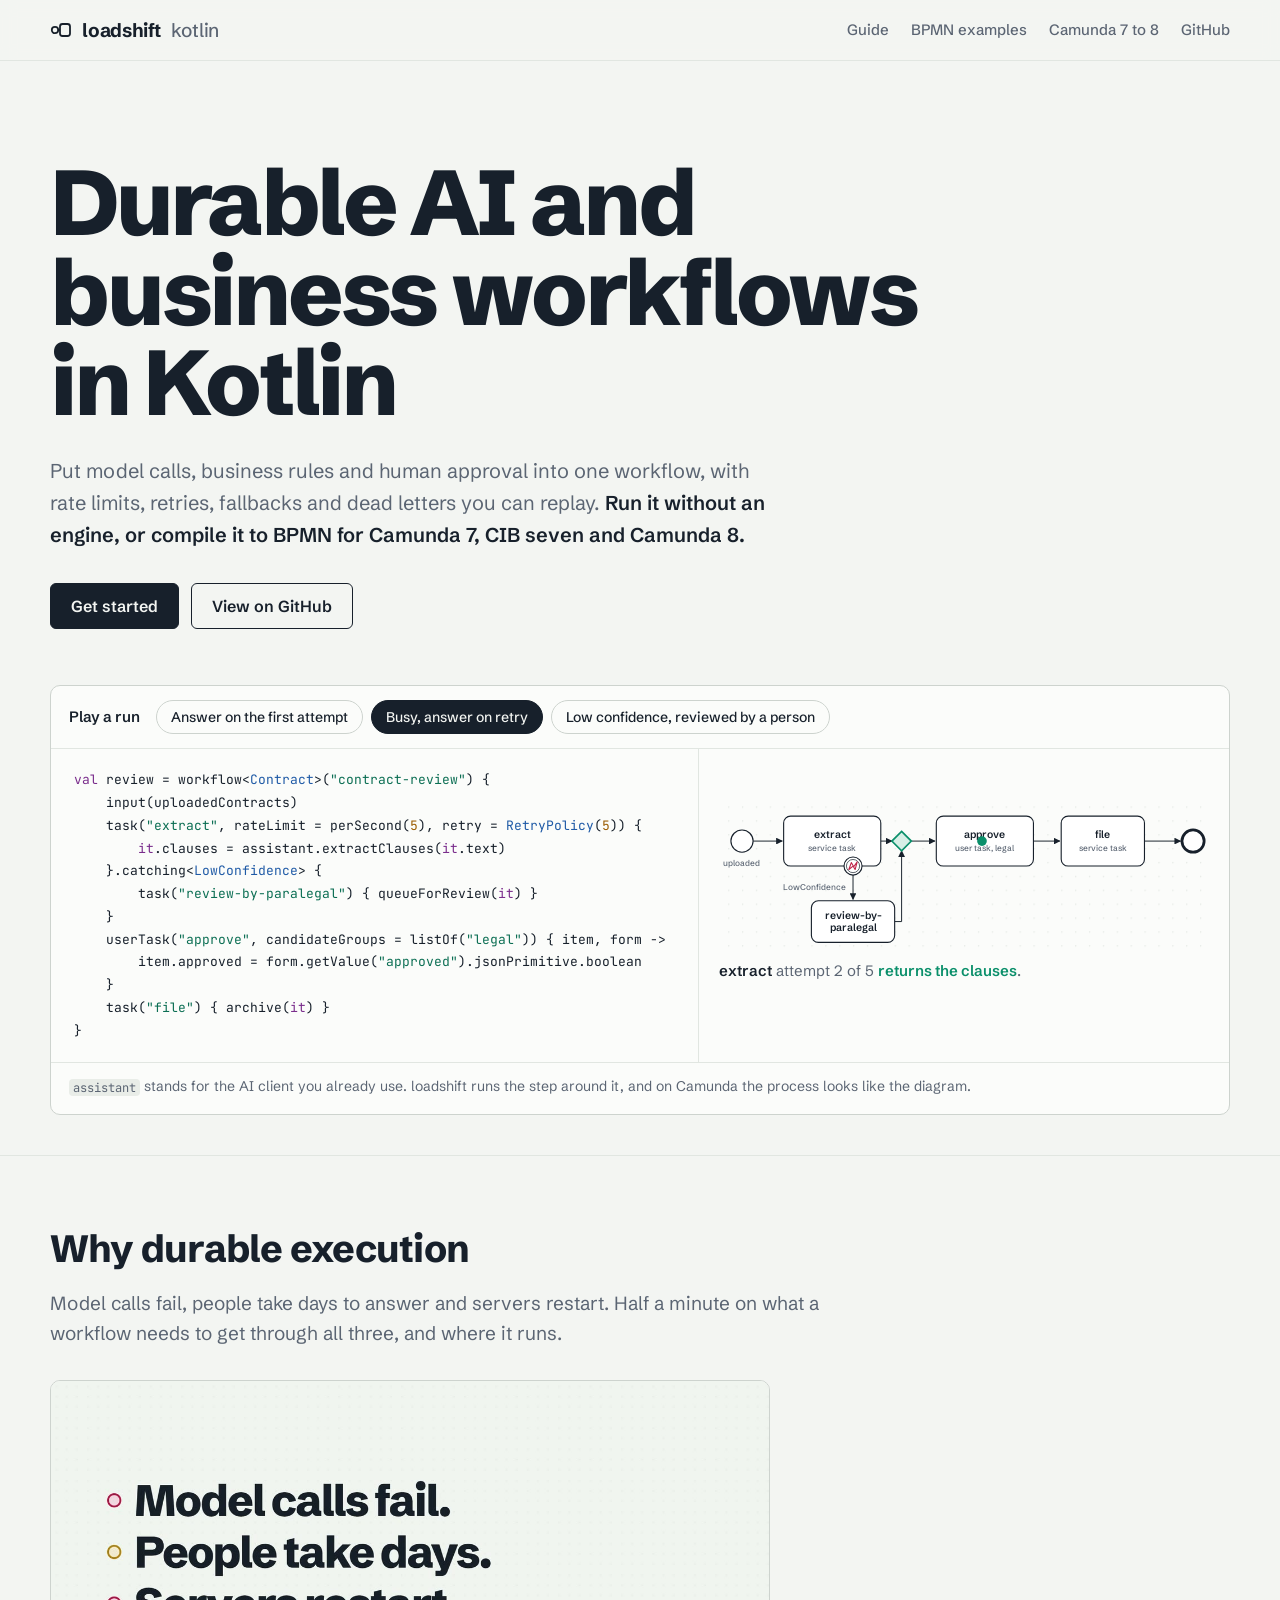
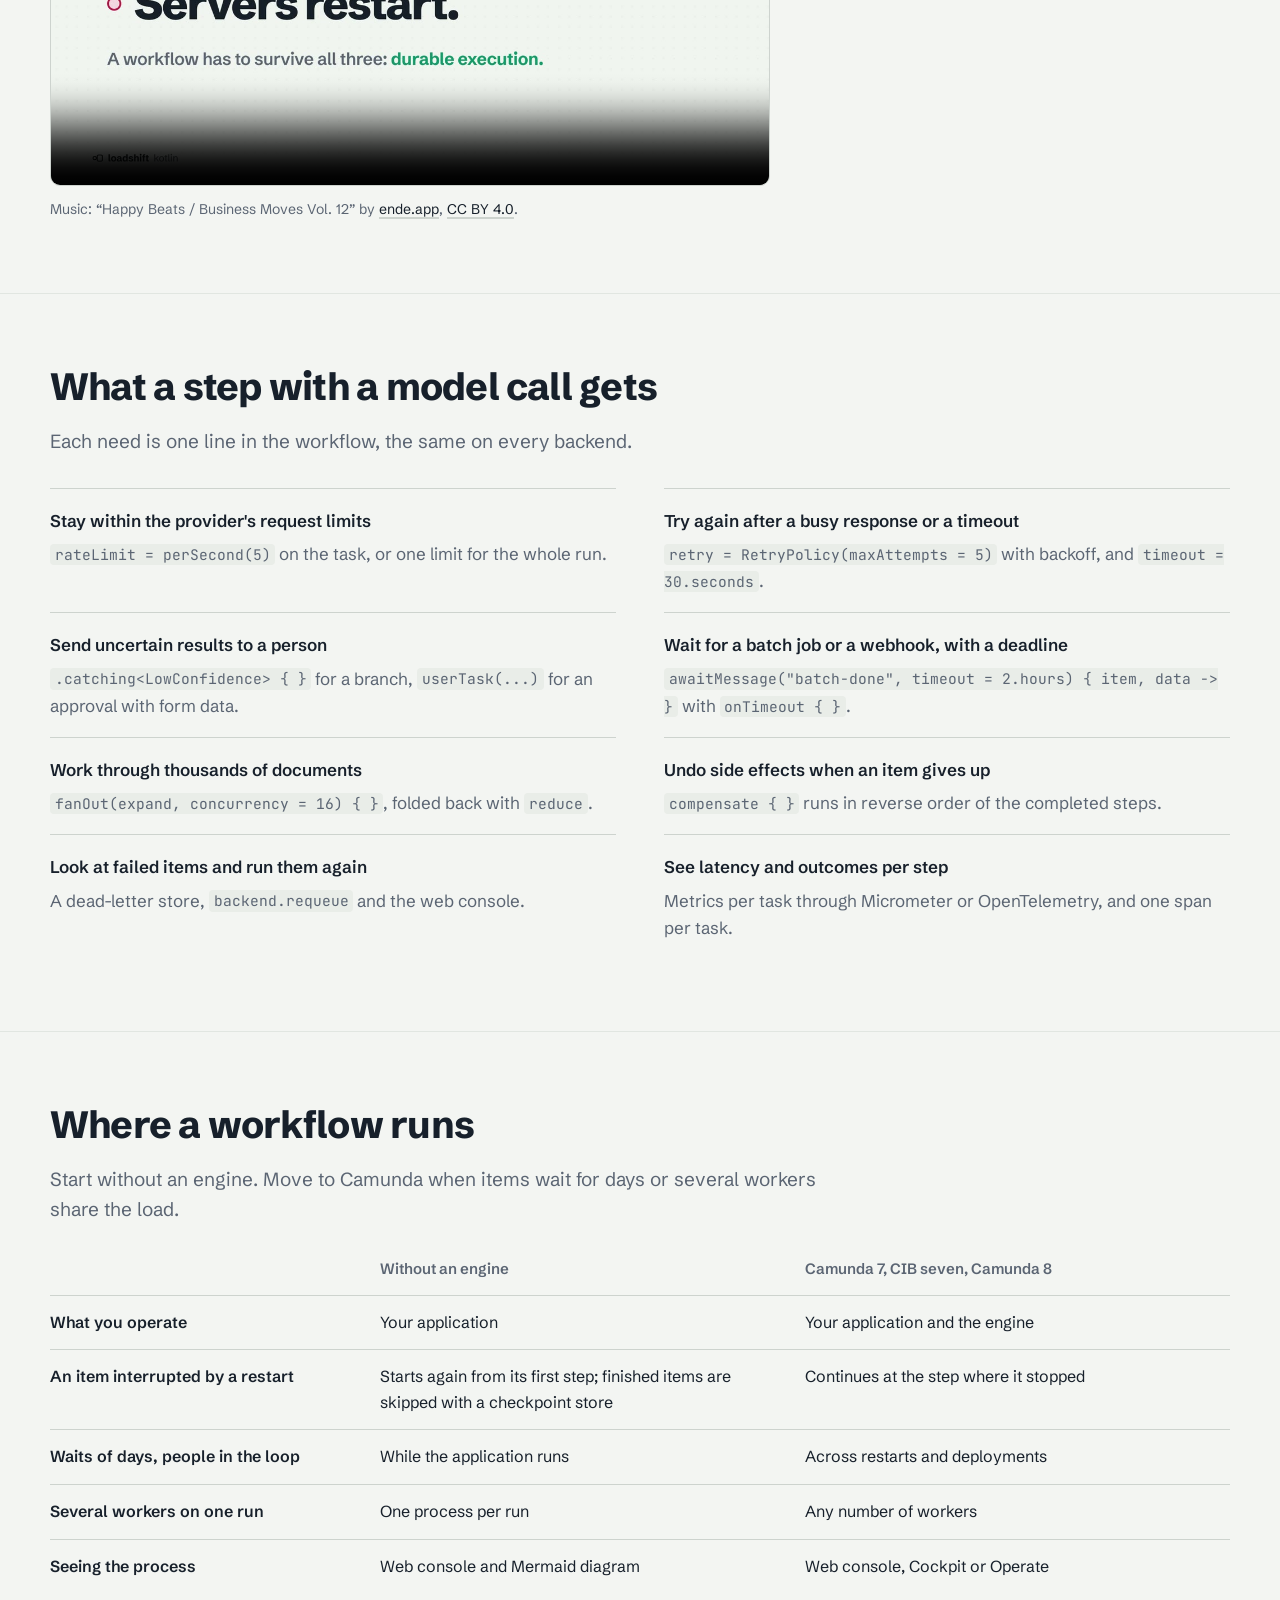
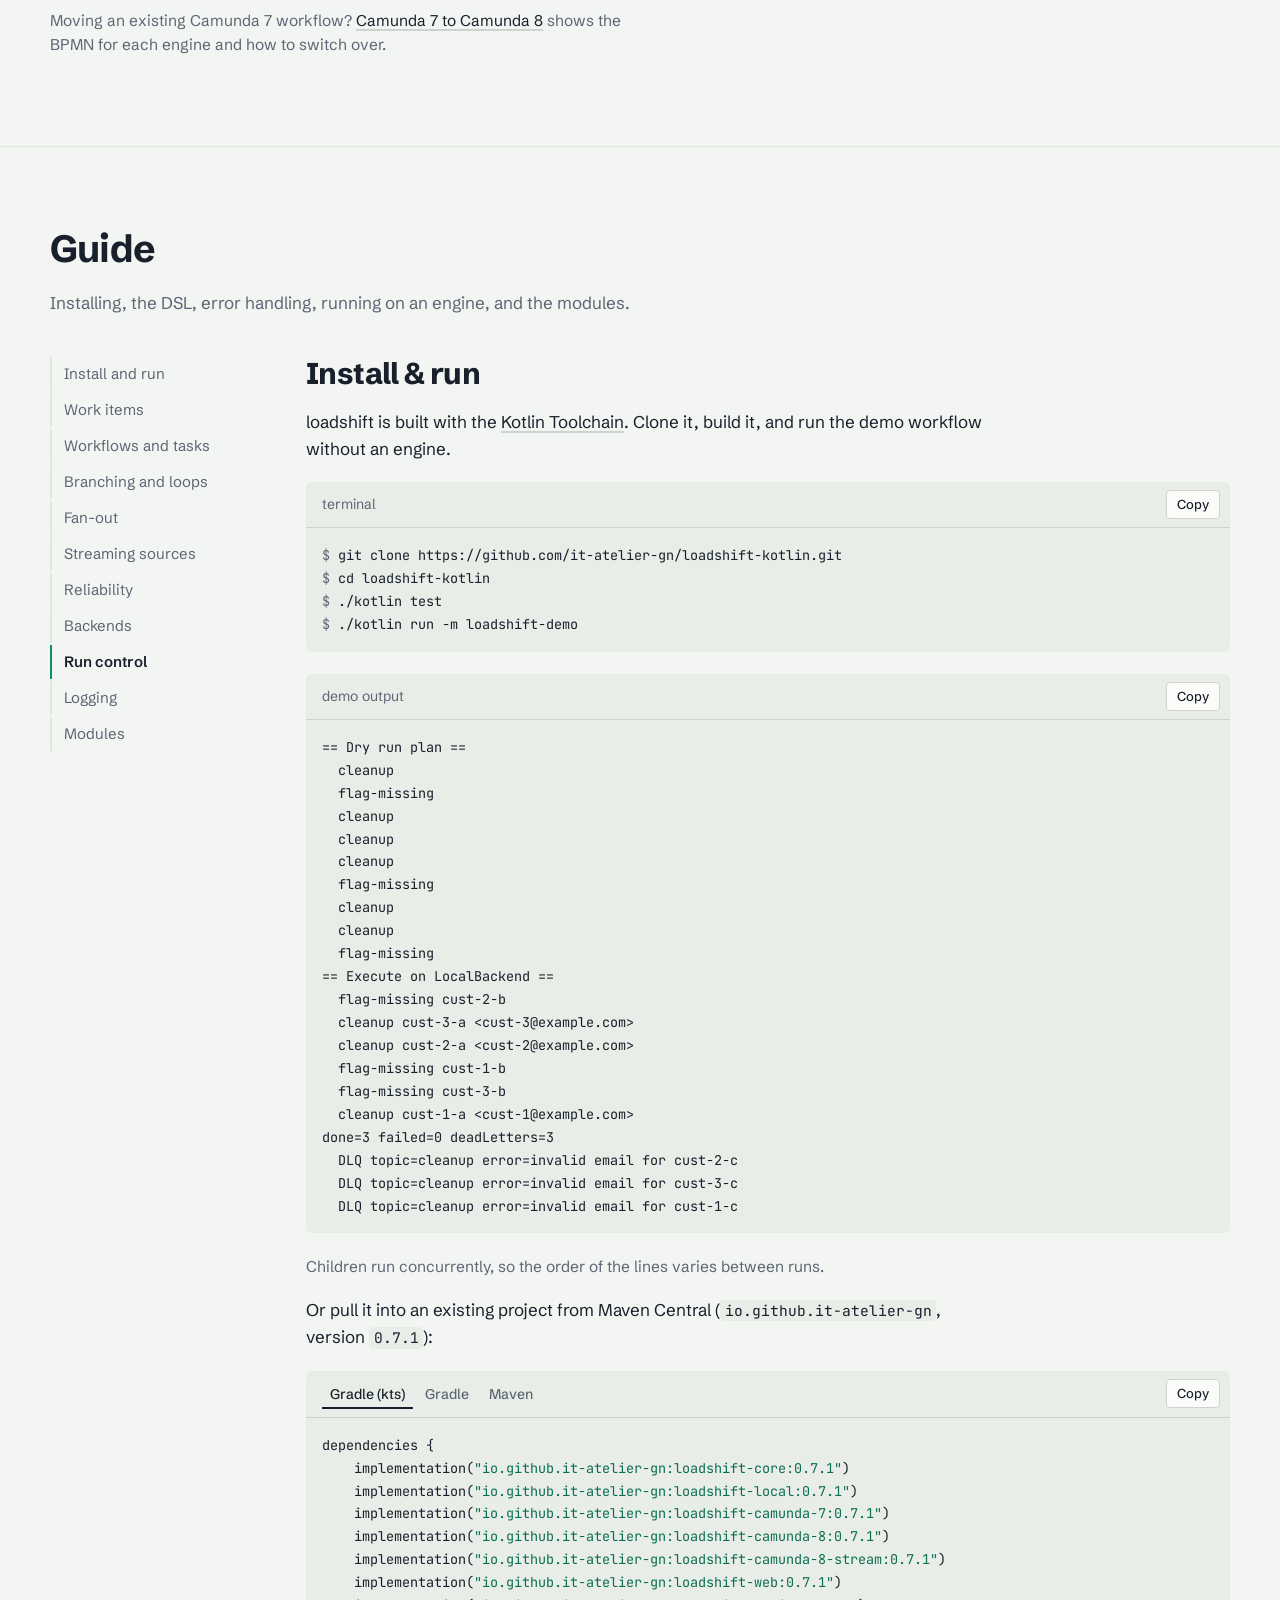
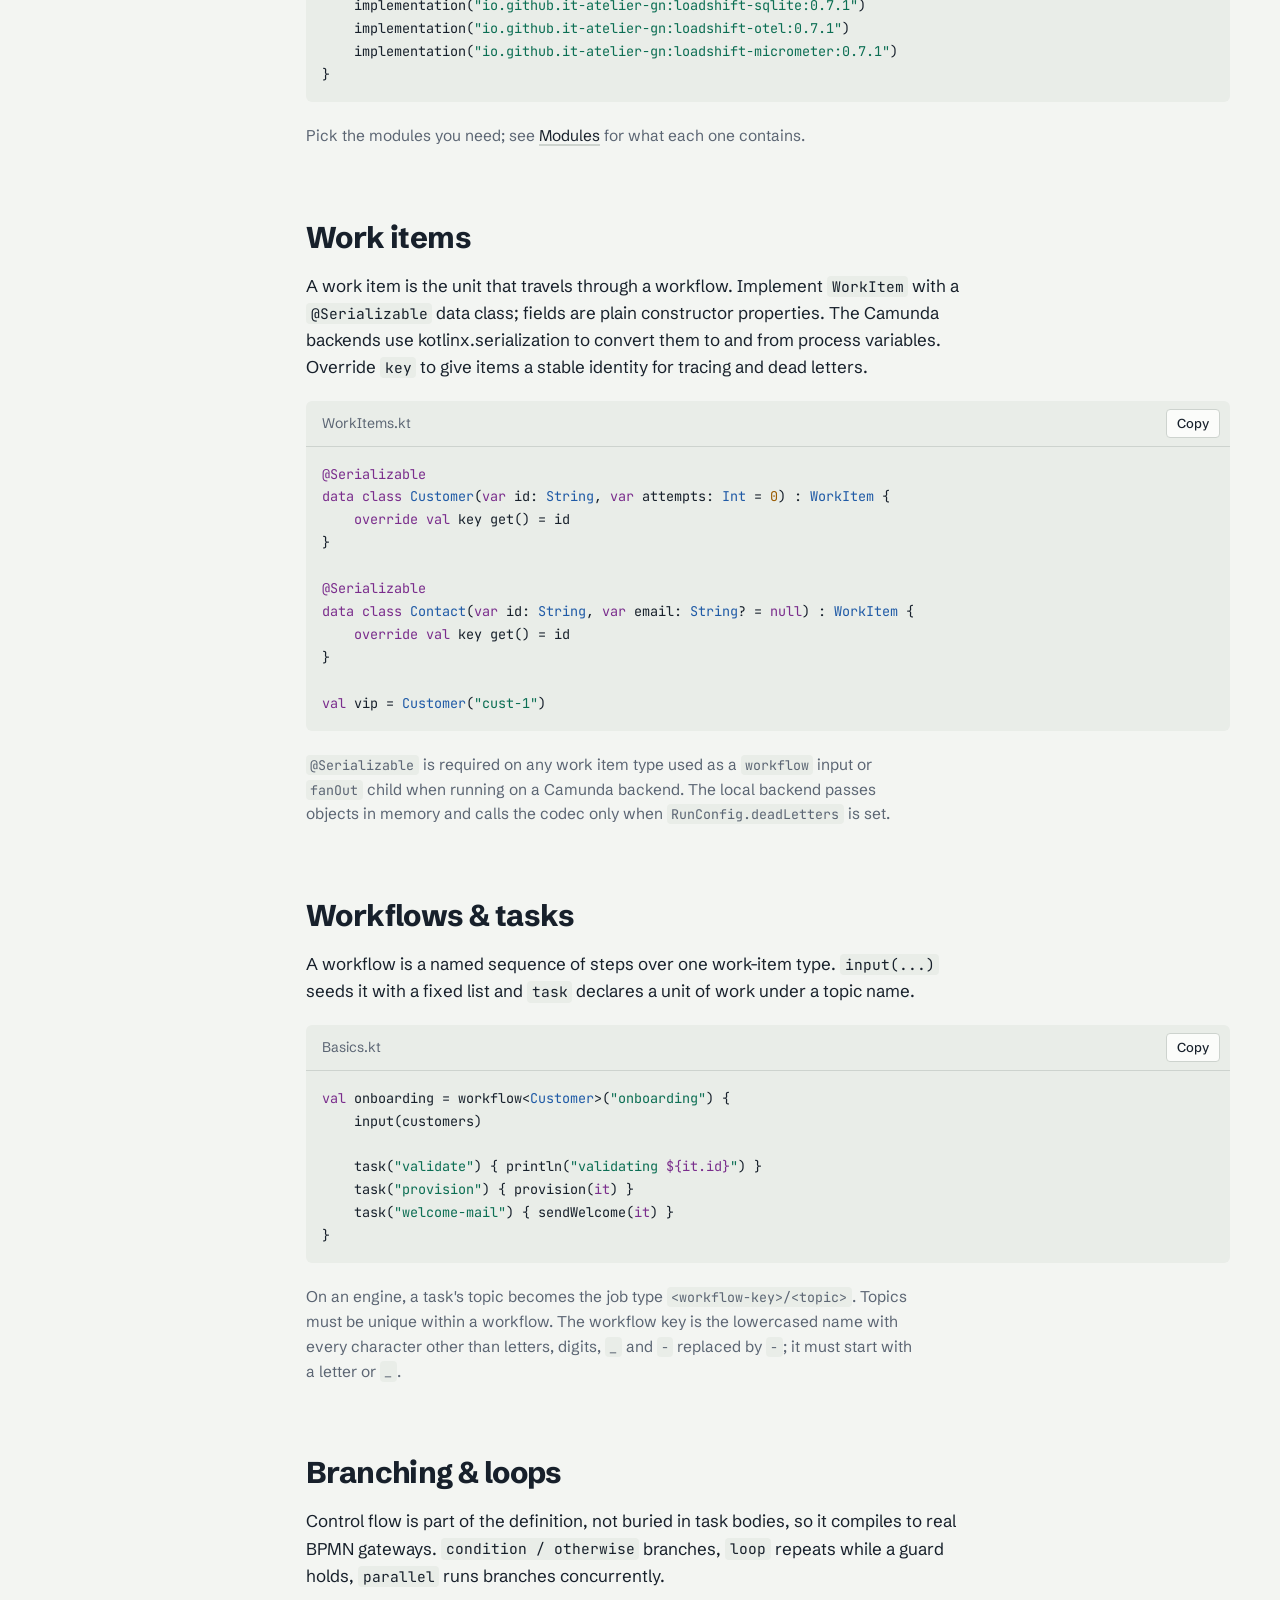
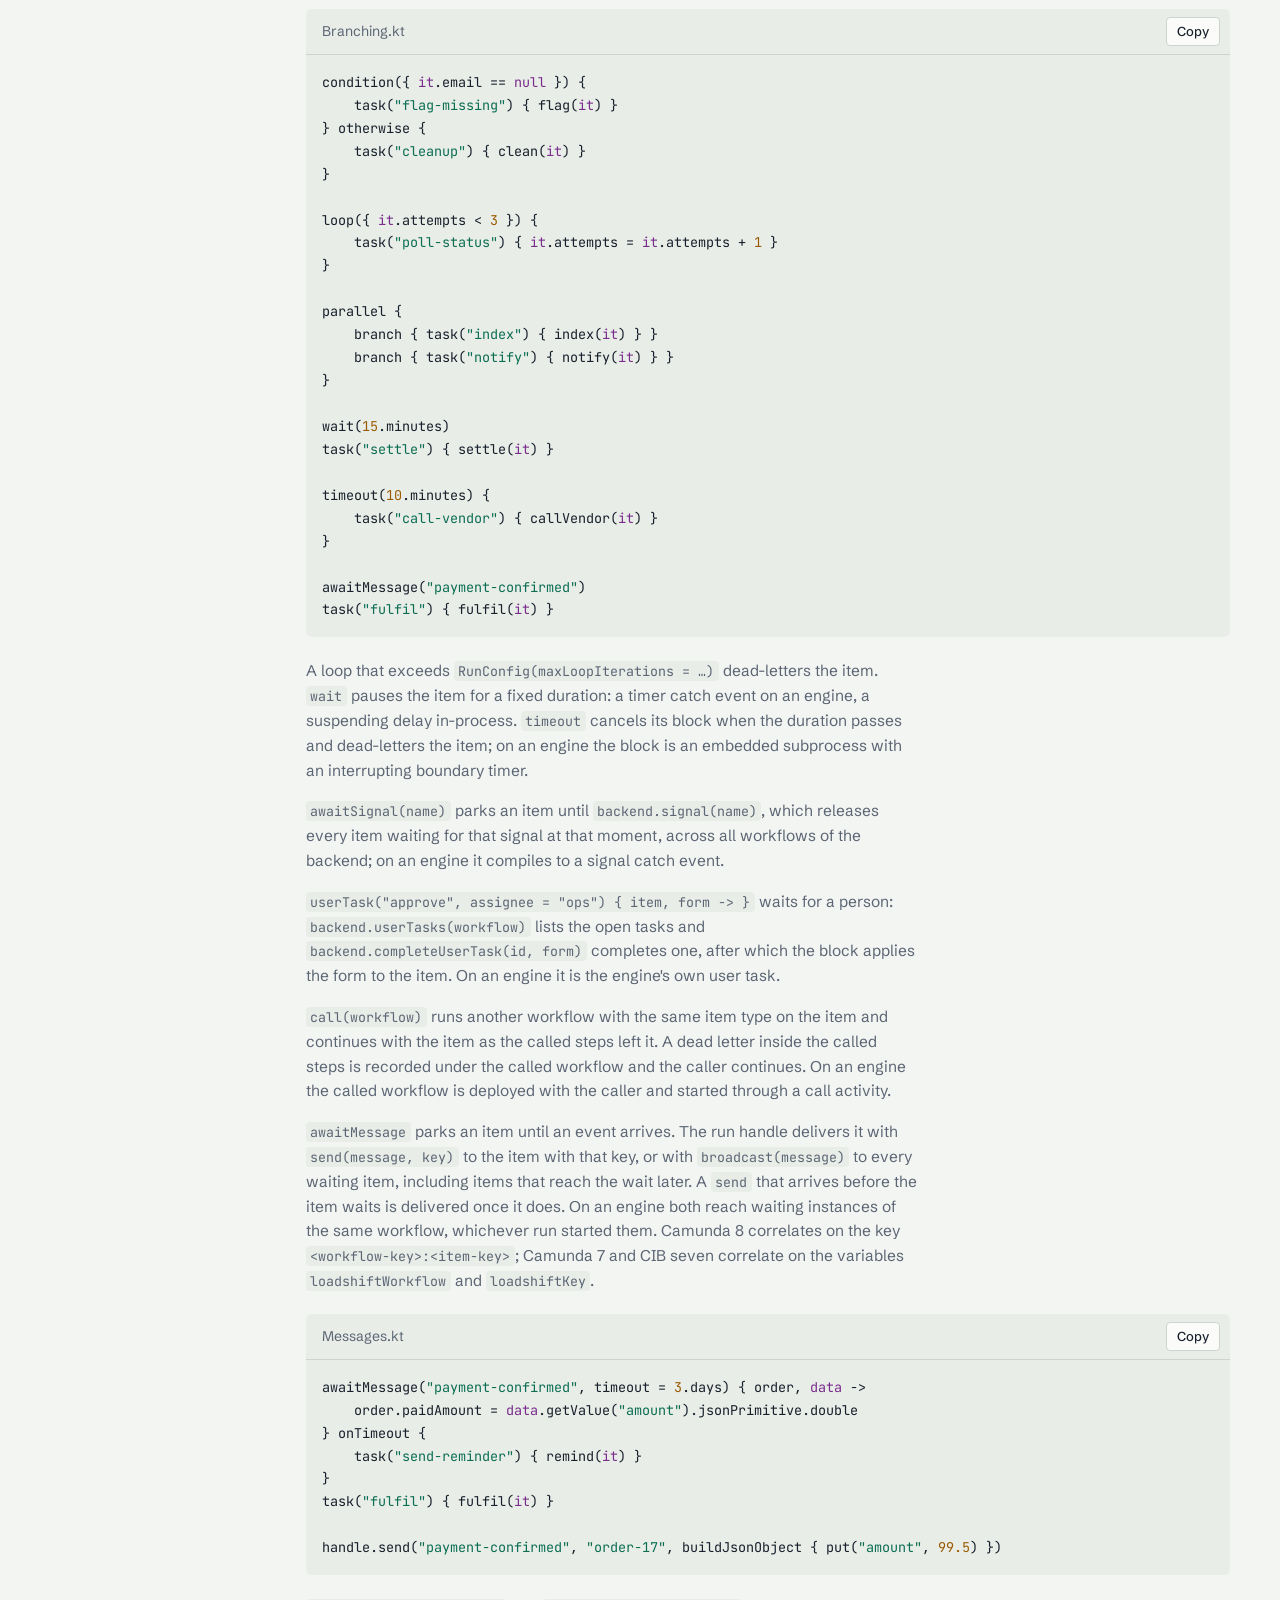
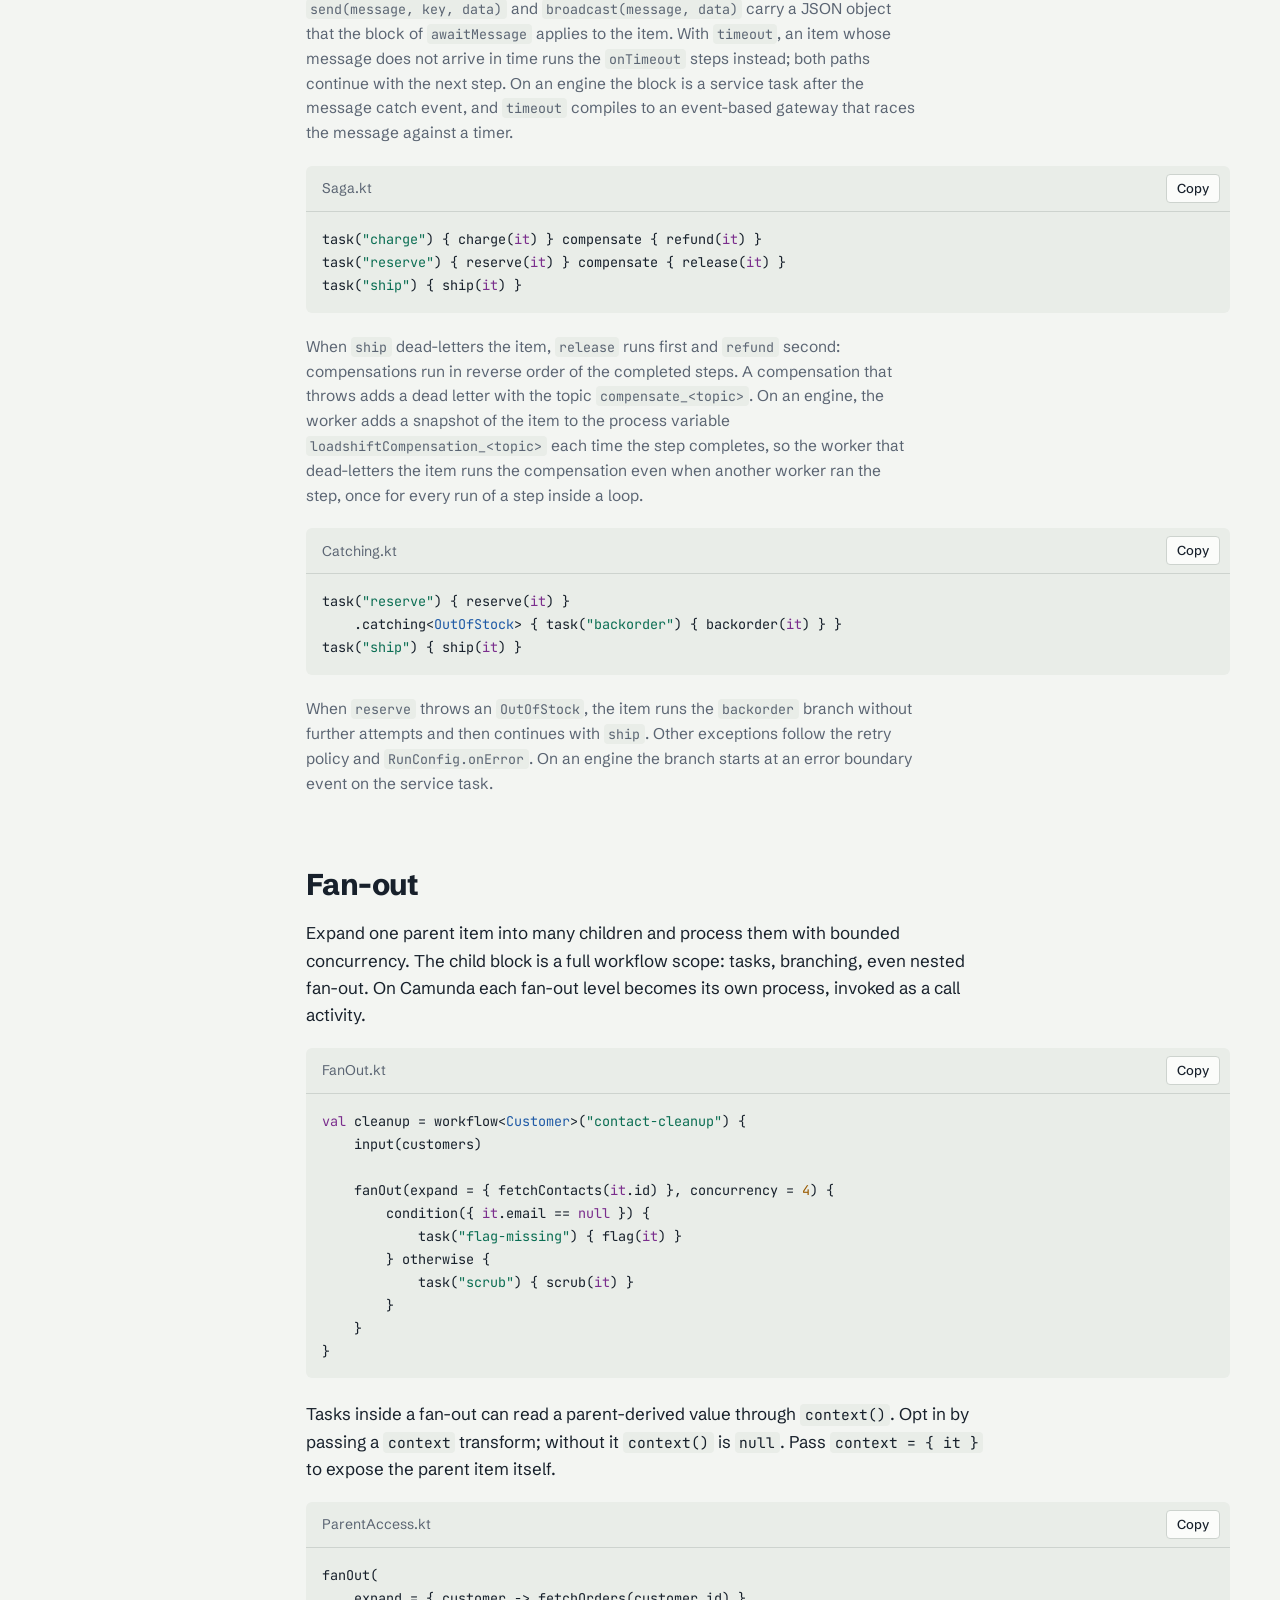
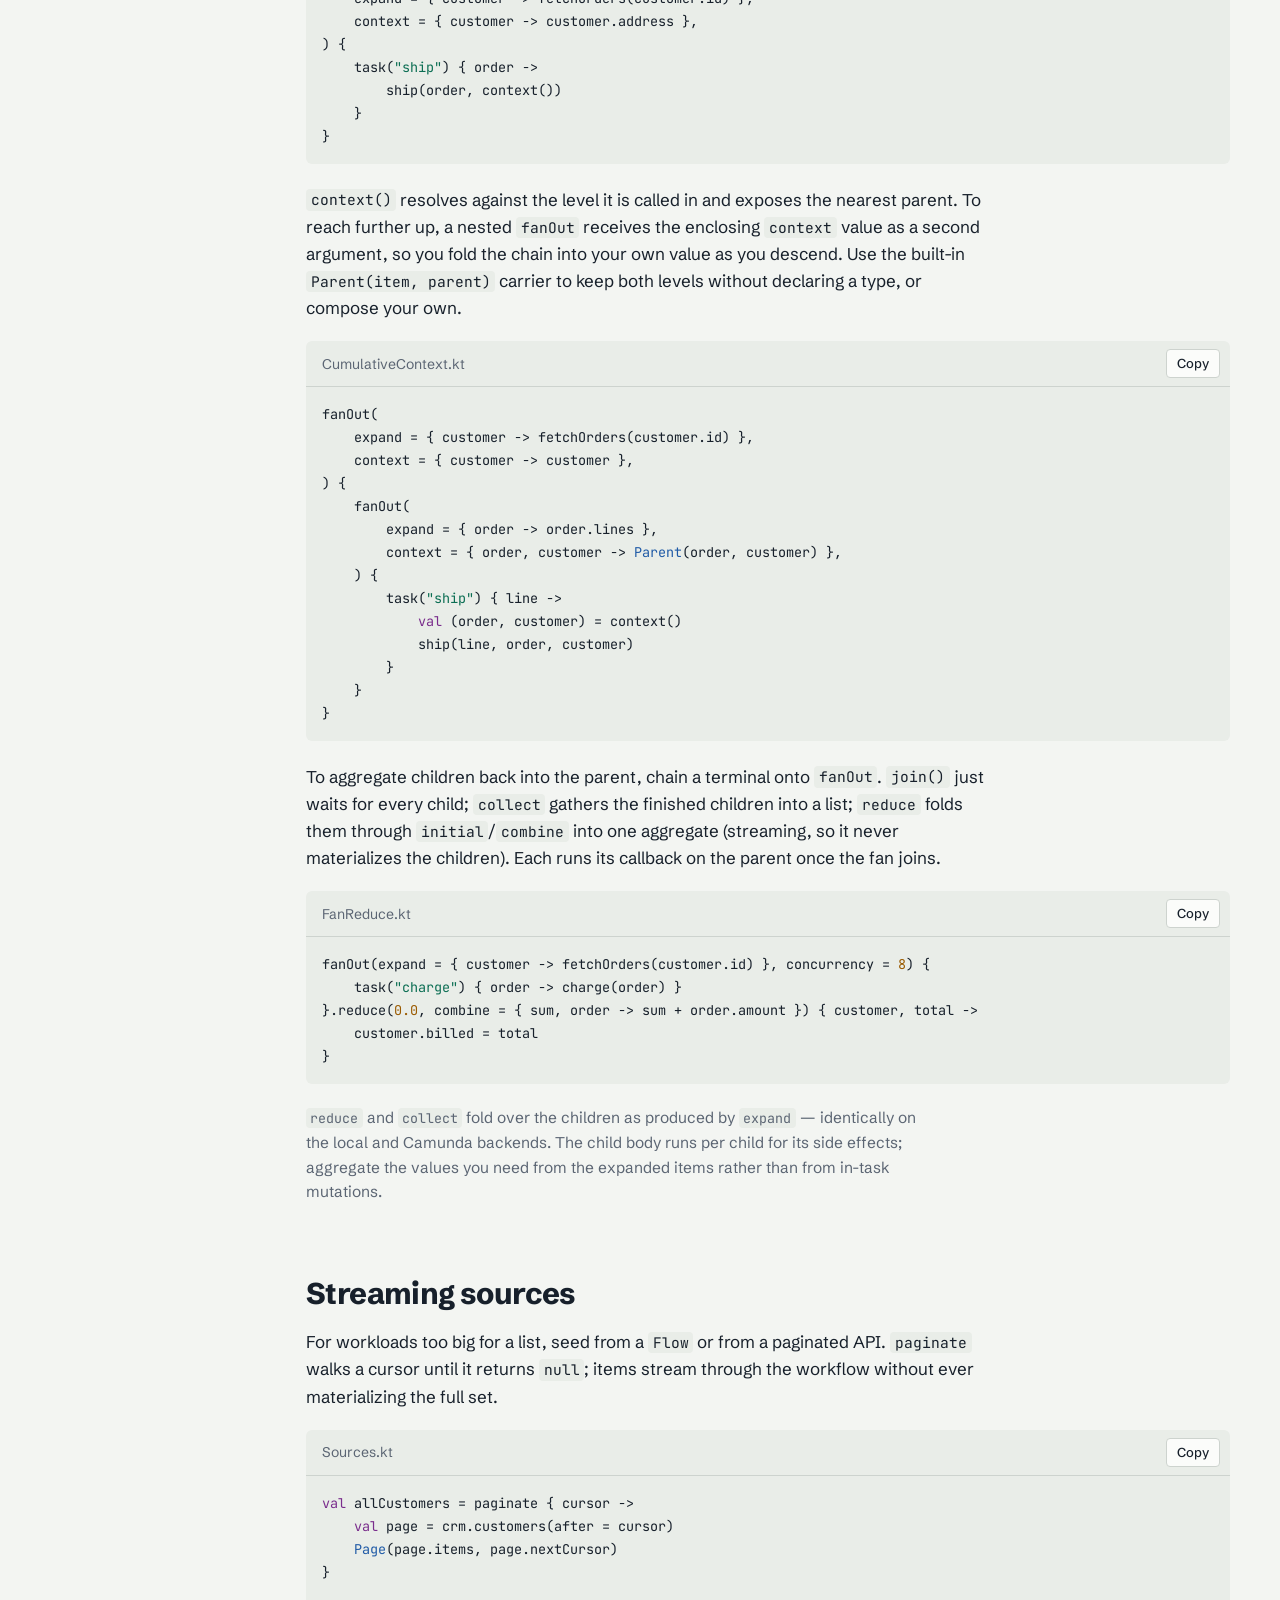
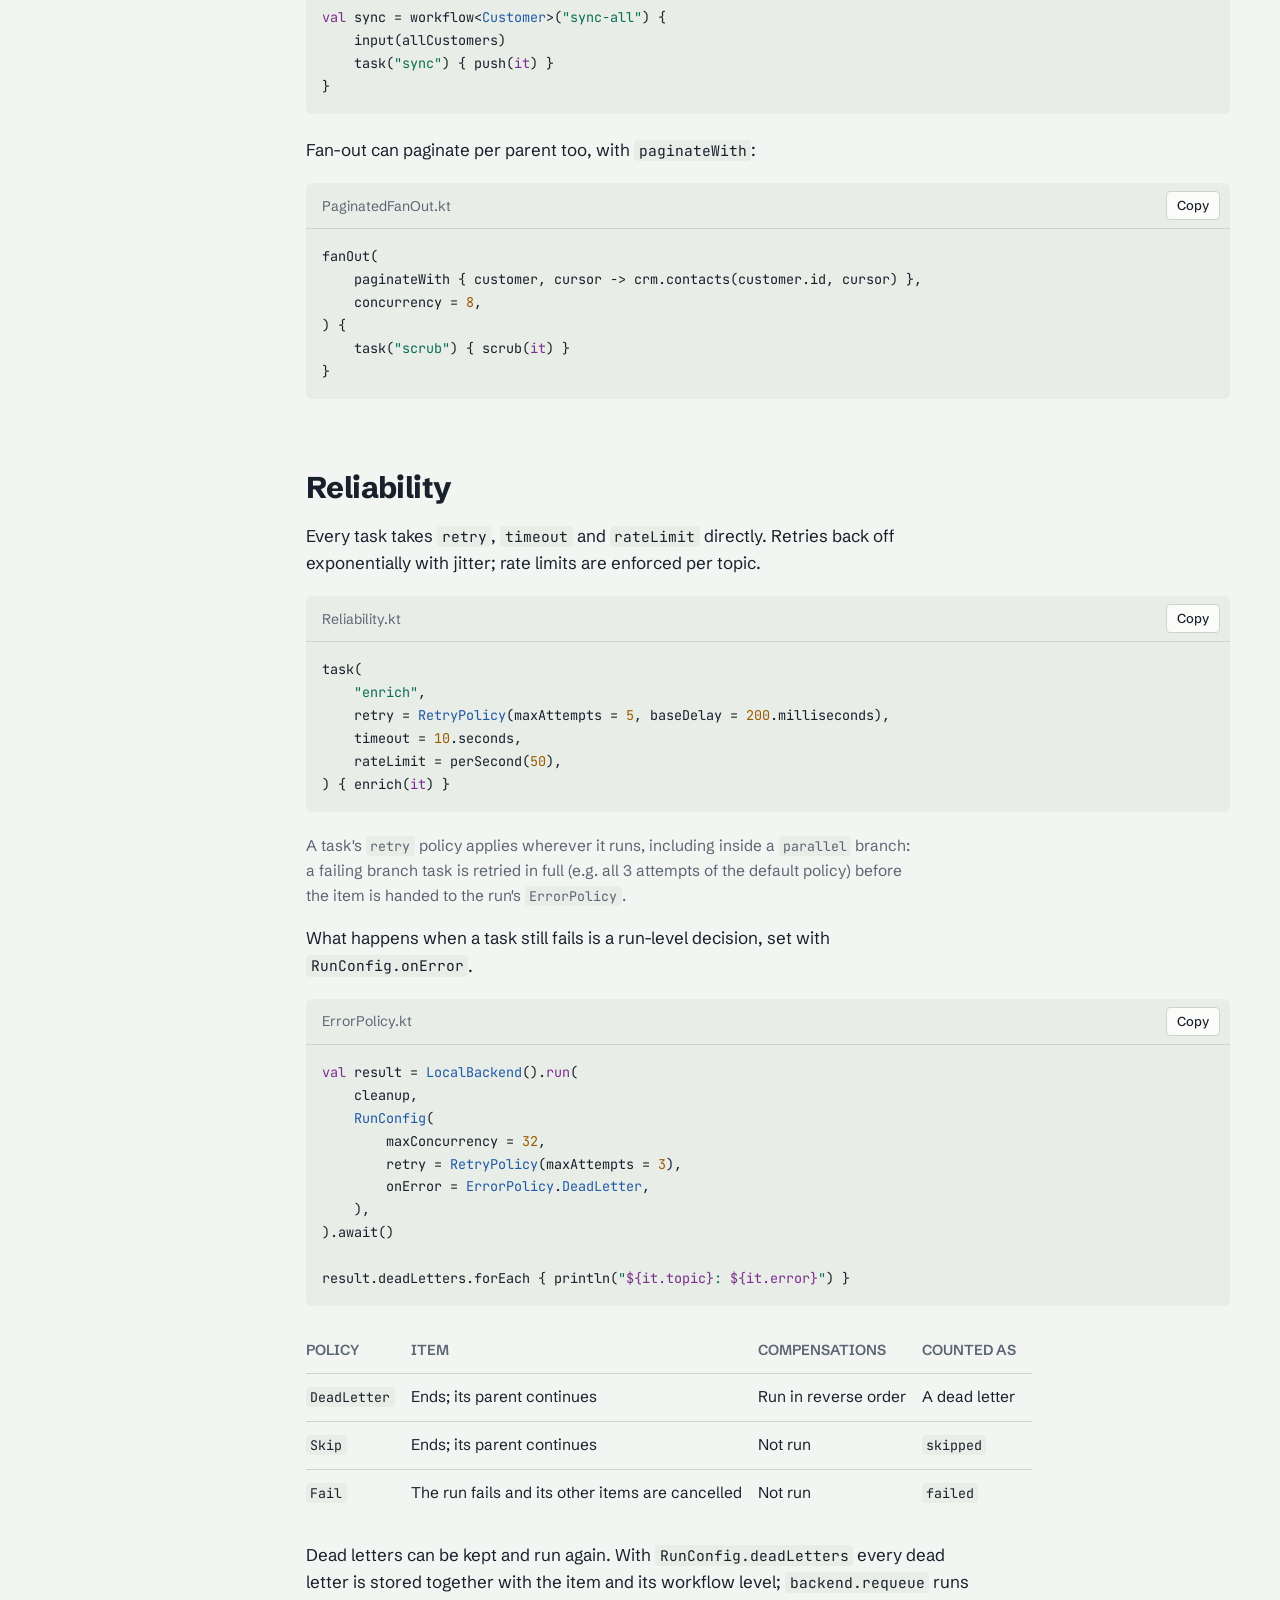
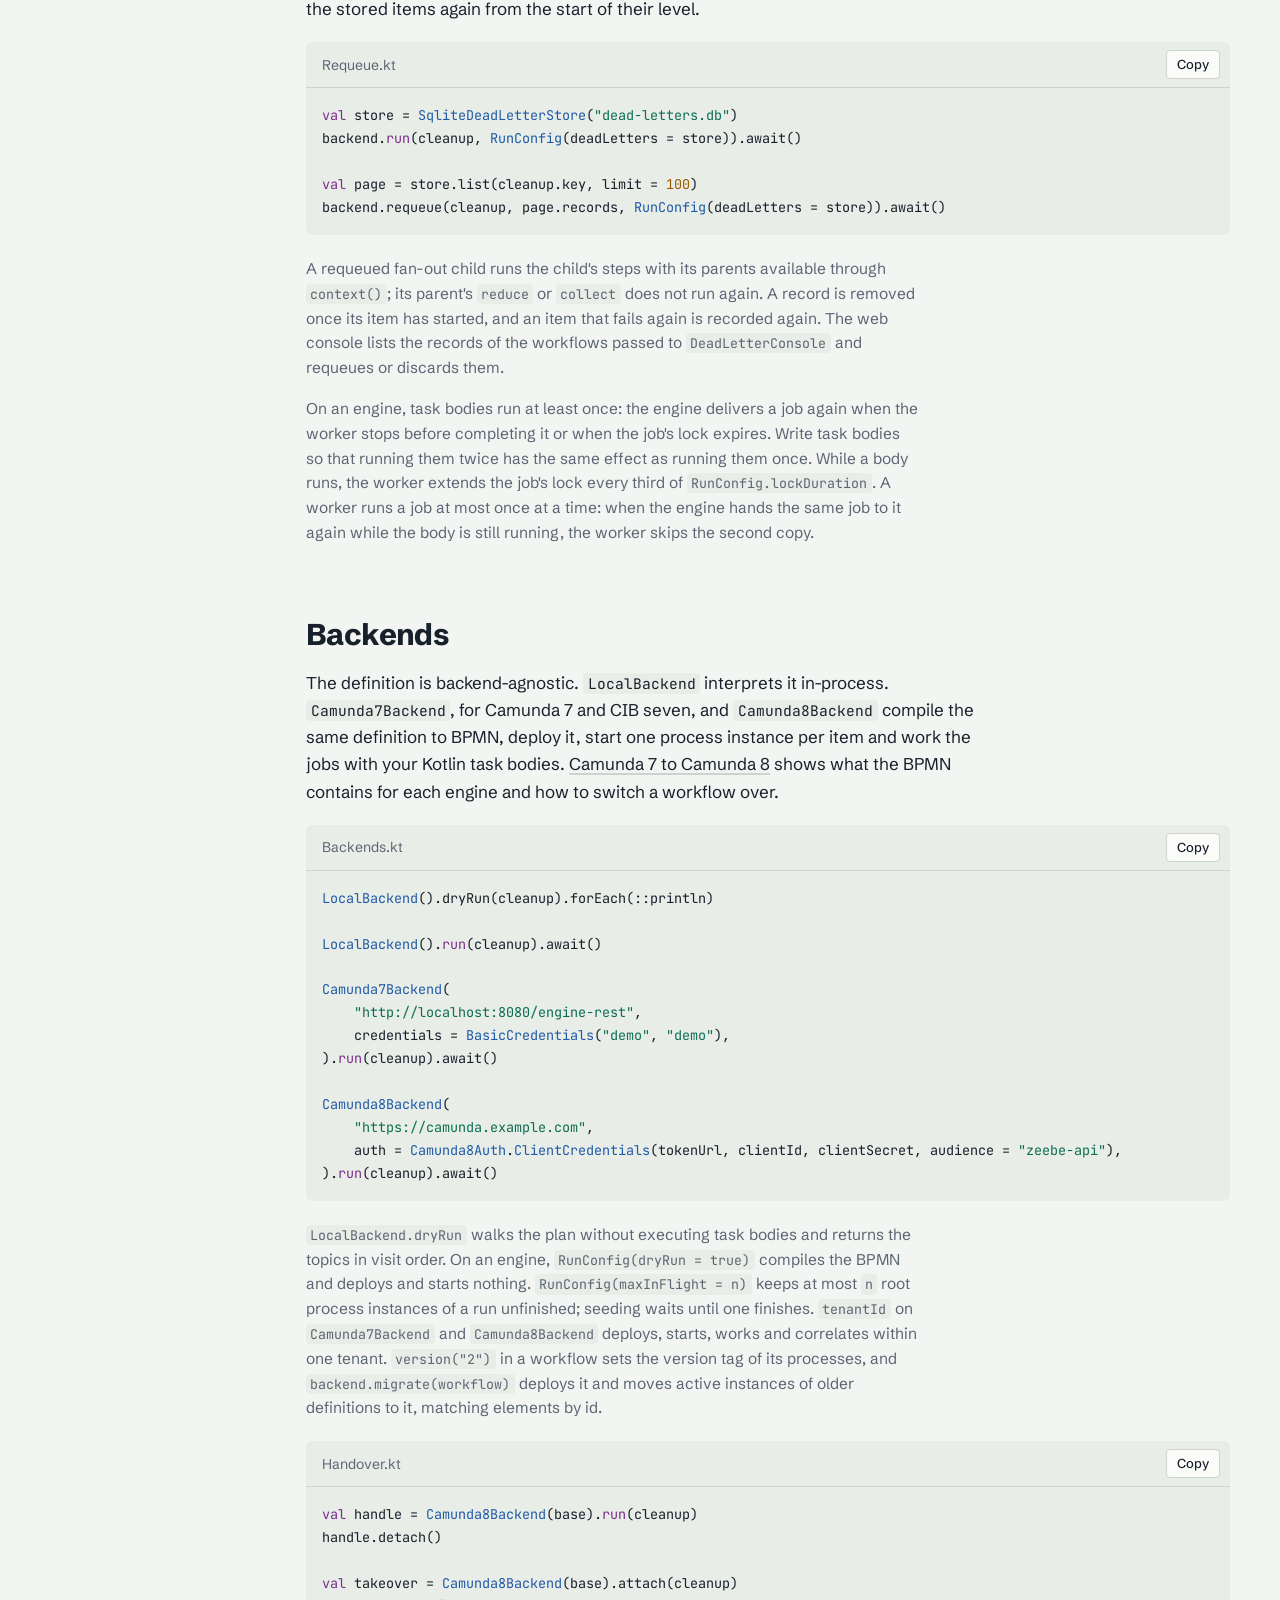
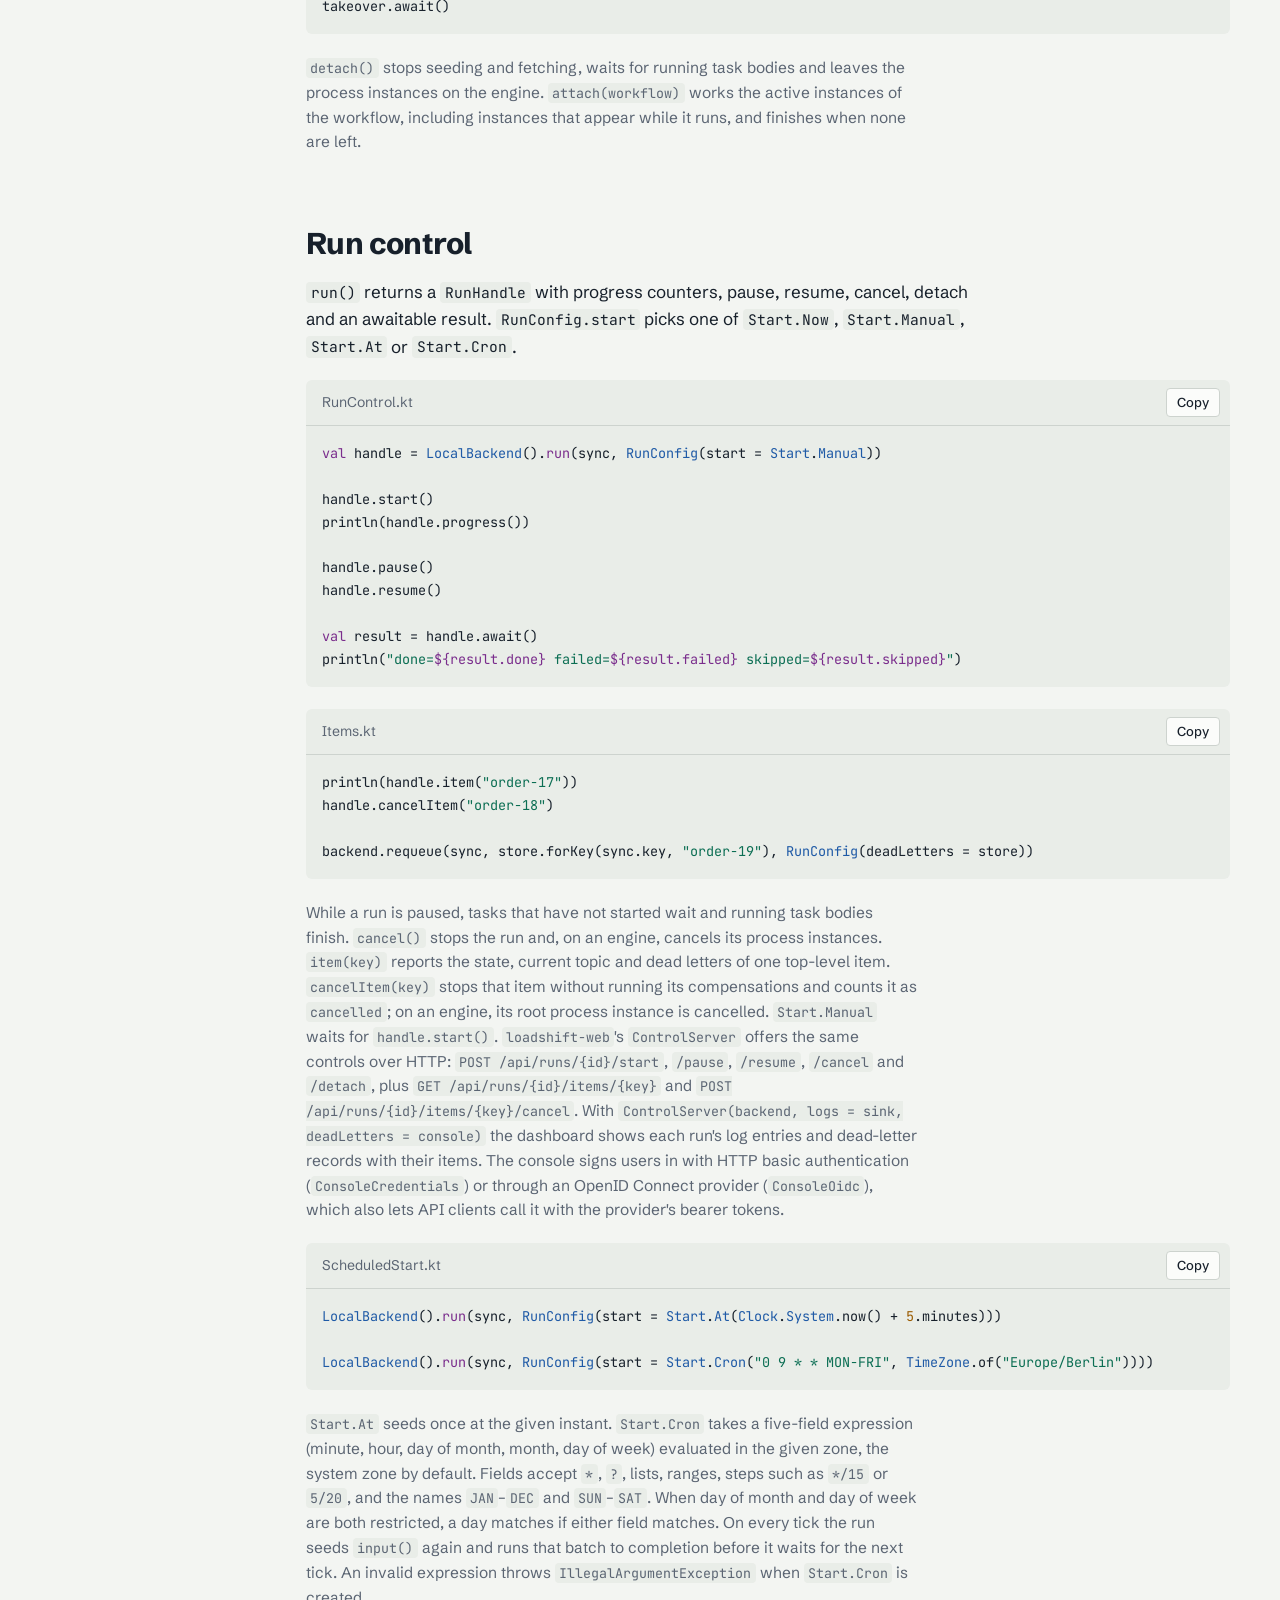
==== commit 1cdd6e84: "Release 0.7.1" ====
--- a/docs/index.html
+++ b/docs/index.html
@@ -201,7 +201,7 @@
   <p class="note">Children run concurrently, so the order of the lines varies between runs.</p>
 
   <p>Or pull it into an existing project from Maven Central
-  (<code>io.github.it-atelier-gn</code>, version <code>0.7.0</code>):</p>
+  (<code>io.github.it-atelier-gn</code>, version <code>0.7.1</code>):</p>
   <div class="codecard">
     <div class="codecard-head">
       <div class="tabs" role="tablist">
@@ -212,71 +212,71 @@
       <button class="copy" type="button">Copy</button>
     </div>
     <pre class="tab-panel active" data-tab="kts"><code class="lang-kotlin">dependencies {
-    implementation("io.github.it-atelier-gn:loadshift-core:0.7.0")
-    implementation("io.github.it-atelier-gn:loadshift-local:0.7.0")
-    implementation("io.github.it-atelier-gn:loadshift-camunda-7:0.7.0")
-    implementation("io.github.it-atelier-gn:loadshift-camunda-8:0.7.0")
-    implementation("io.github.it-atelier-gn:loadshift-camunda-8-stream:0.7.0")
-    implementation("io.github.it-atelier-gn:loadshift-web:0.7.0")
-    implementation("io.github.it-atelier-gn:loadshift-sqlite:0.7.0")
-    implementation("io.github.it-atelier-gn:loadshift-otel:0.7.0")
-    implementation("io.github.it-atelier-gn:loadshift-micrometer:0.7.0")
+    implementation("io.github.it-atelier-gn:loadshift-core:0.7.1")
+    implementation("io.github.it-atelier-gn:loadshift-local:0.7.1")
+    implementation("io.github.it-atelier-gn:loadshift-camunda-7:0.7.1")
+    implementation("io.github.it-atelier-gn:loadshift-camunda-8:0.7.1")
+    implementation("io.github.it-atelier-gn:loadshift-camunda-8-stream:0.7.1")
+    implementation("io.github.it-atelier-gn:loadshift-web:0.7.1")
+    implementation("io.github.it-atelier-gn:loadshift-sqlite:0.7.1")
+    implementation("io.github.it-atelier-gn:loadshift-otel:0.7.1")
+    implementation("io.github.it-atelier-gn:loadshift-micrometer:0.7.1")
 }</code></pre>
     <pre class="tab-panel" data-tab="groovy"><code class="lang-groovy">dependencies {
-    implementation 'io.github.it-atelier-gn:loadshift-core:0.7.0'
-    implementation 'io.github.it-atelier-gn:loadshift-local:0.7.0'
-    implementation 'io.github.it-atelier-gn:loadshift-camunda-7:0.7.0'
-    implementation 'io.github.it-atelier-gn:loadshift-camunda-8:0.7.0'
-    implementation 'io.github.it-atelier-gn:loadshift-camunda-8-stream:0.7.0'
-    implementation 'io.github.it-atelier-gn:loadshift-web:0.7.0'
-    implementation 'io.github.it-atelier-gn:loadshift-sqlite:0.7.0'
-    implementation 'io.github.it-atelier-gn:loadshift-otel:0.7.0'
-    implementation 'io.github.it-atelier-gn:loadshift-micrometer:0.7.0'
+    implementation 'io.github.it-atelier-gn:loadshift-core:0.7.1'
+    implementation 'io.github.it-atelier-gn:loadshift-local:0.7.1'
+    implementation 'io.github.it-atelier-gn:loadshift-camunda-7:0.7.1'
+    implementation 'io.github.it-atelier-gn:loadshift-camunda-8:0.7.1'
+    implementation 'io.github.it-atelier-gn:loadshift-camunda-8-stream:0.7.1'
+    implementation 'io.github.it-atelier-gn:loadshift-web:0.7.1'
+    implementation 'io.github.it-atelier-gn:loadshift-sqlite:0.7.1'
+    implementation 'io.github.it-atelier-gn:loadshift-otel:0.7.1'
+    implementation 'io.github.it-atelier-gn:loadshift-micrometer:0.7.1'
 }</code></pre>
     <pre class="tab-panel" data-tab="maven"><code class="lang-xml">&lt;dependency&gt;
     &lt;groupId&gt;io.github.it-atelier-gn&lt;/groupId&gt;
     &lt;artifactId&gt;loadshift-core&lt;/artifactId&gt;
-    &lt;version&gt;0.7.0&lt;/version&gt;
+    &lt;version&gt;0.7.1&lt;/version&gt;
 &lt;/dependency&gt;
 &lt;dependency&gt;
     &lt;groupId&gt;io.github.it-atelier-gn&lt;/groupId&gt;
     &lt;artifactId&gt;loadshift-local&lt;/artifactId&gt;
-    &lt;version&gt;0.7.0&lt;/version&gt;
+    &lt;version&gt;0.7.1&lt;/version&gt;
 &lt;/dependency&gt;
 &lt;dependency&gt;
     &lt;groupId&gt;io.github.it-atelier-gn&lt;/groupId&gt;
     &lt;artifactId&gt;loadshift-camunda-7&lt;/artifactId&gt;
-    &lt;version&gt;0.7.0&lt;/version&gt;
+    &lt;version&gt;0.7.1&lt;/version&gt;
 &lt;/dependency&gt;
 &lt;dependency&gt;
     &lt;groupId&gt;io.github.it-atelier-gn&lt;/groupId&gt;
     &lt;artifactId&gt;loadshift-camunda-8&lt;/artifactId&gt;
-    &lt;version&gt;0.7.0&lt;/version&gt;
+    &lt;version&gt;0.7.1&lt;/version&gt;
 &lt;/dependency&gt;
 &lt;dependency&gt;
     &lt;groupId&gt;io.github.it-atelier-gn&lt;/groupId&gt;
     &lt;artifactId&gt;loadshift-camunda-8-stream&lt;/artifactId&gt;
-    &lt;version&gt;0.7.0&lt;/version&gt;
+    &lt;version&gt;0.7.1&lt;/version&gt;
 &lt;/dependency&gt;
 &lt;dependency&gt;
     &lt;groupId&gt;io.github.it-atelier-gn&lt;/groupId&gt;
     &lt;artifactId&gt;loadshift-web&lt;/artifactId&gt;
-    &lt;version&gt;0.7.0&lt;/version&gt;
+    &lt;version&gt;0.7.1&lt;/version&gt;
 &lt;/dependency&gt;
 &lt;dependency&gt;
     &lt;groupId&gt;io.github.it-atelier-gn&lt;/groupId&gt;
     &lt;artifactId&gt;loadshift-sqlite&lt;/artifactId&gt;
-    &lt;version&gt;0.7.0&lt;/version&gt;
+    &lt;version&gt;0.7.1&lt;/version&gt;
 &lt;/dependency&gt;
 &lt;dependency&gt;
     &lt;groupId&gt;io.github.it-atelier-gn&lt;/groupId&gt;
     &lt;artifactId&gt;loadshift-otel&lt;/artifactId&gt;
-    &lt;version&gt;0.7.0&lt;/version&gt;
+    &lt;version&gt;0.7.1&lt;/version&gt;
 &lt;/dependency&gt;
 &lt;dependency&gt;
     &lt;groupId&gt;io.github.it-atelier-gn&lt;/groupId&gt;
     &lt;artifactId&gt;loadshift-micrometer&lt;/artifactId&gt;
-    &lt;version&gt;0.7.0&lt;/version&gt;
+    &lt;version&gt;0.7.1&lt;/version&gt;
 &lt;/dependency&gt;</code></pre>
   </div>
   <p class="note">Pick the modules you need; see <a href="#modules">Modules</a> for what each one contains.</p>
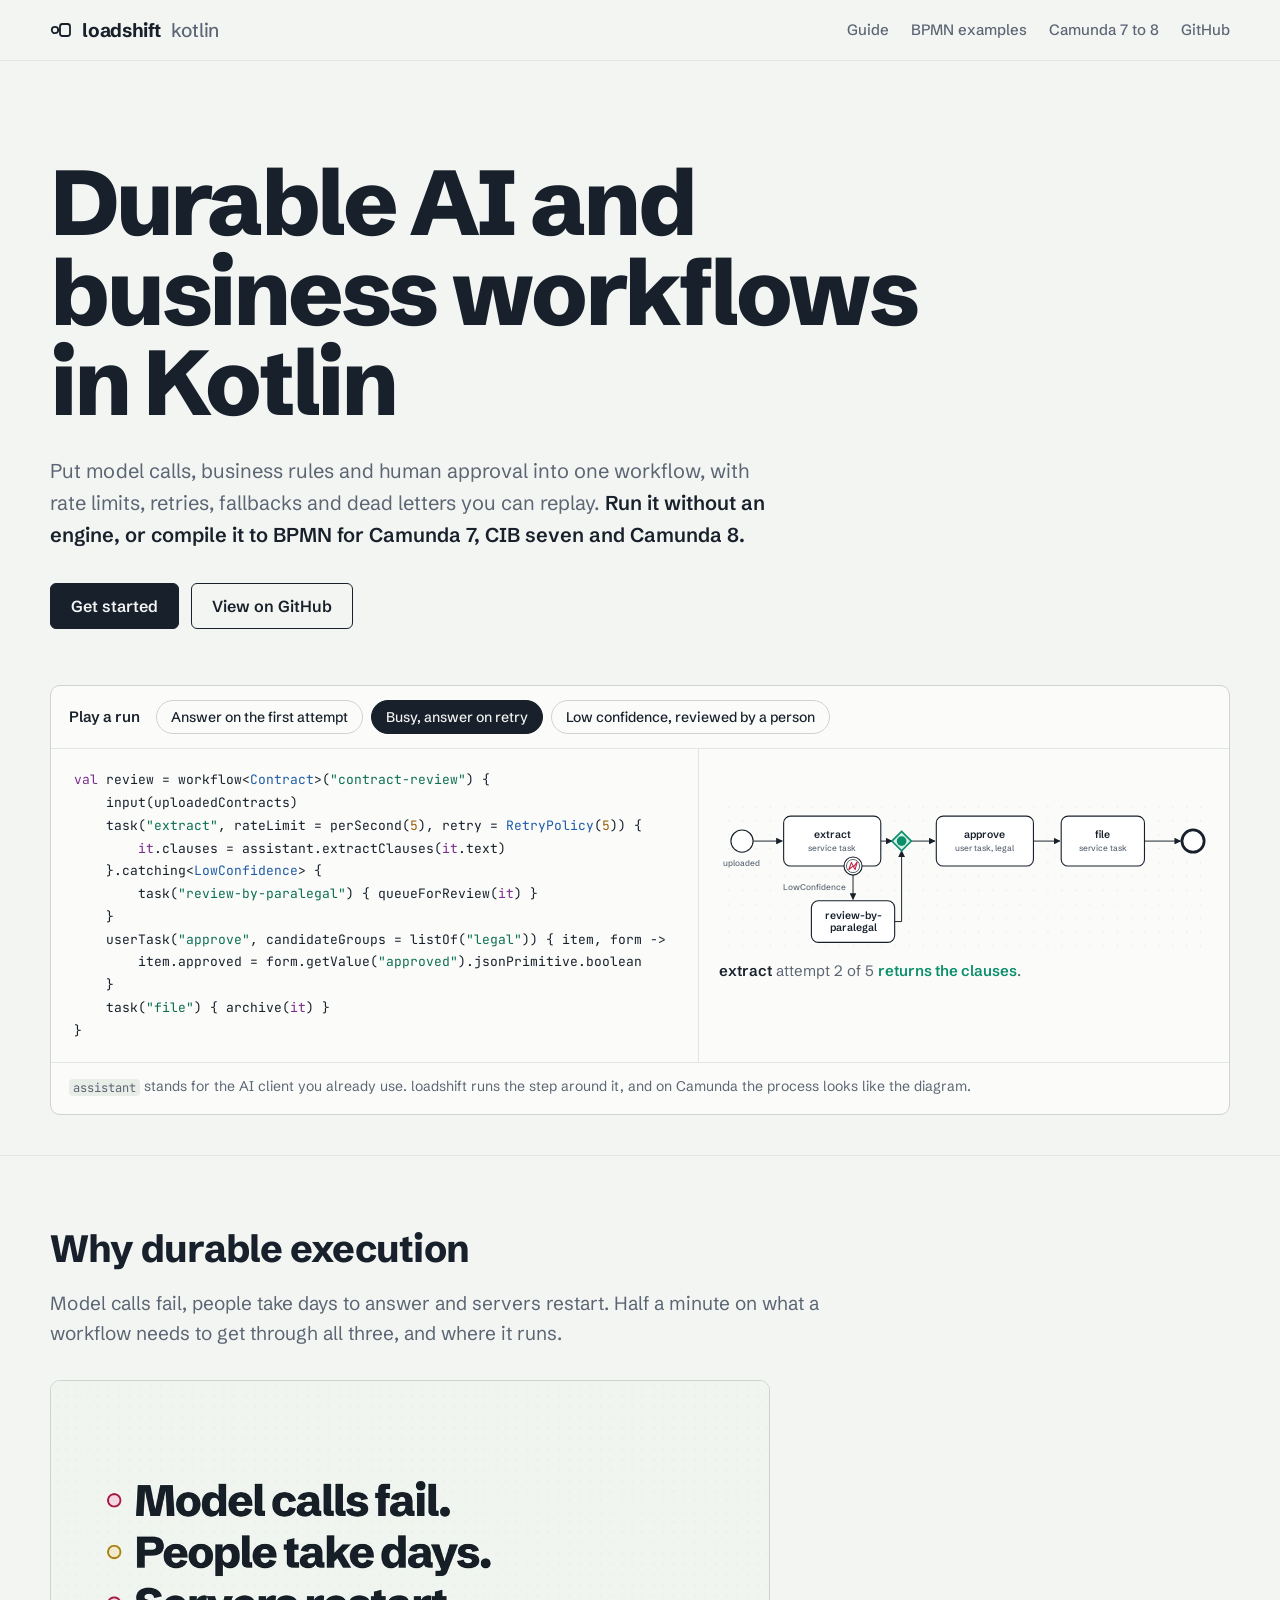
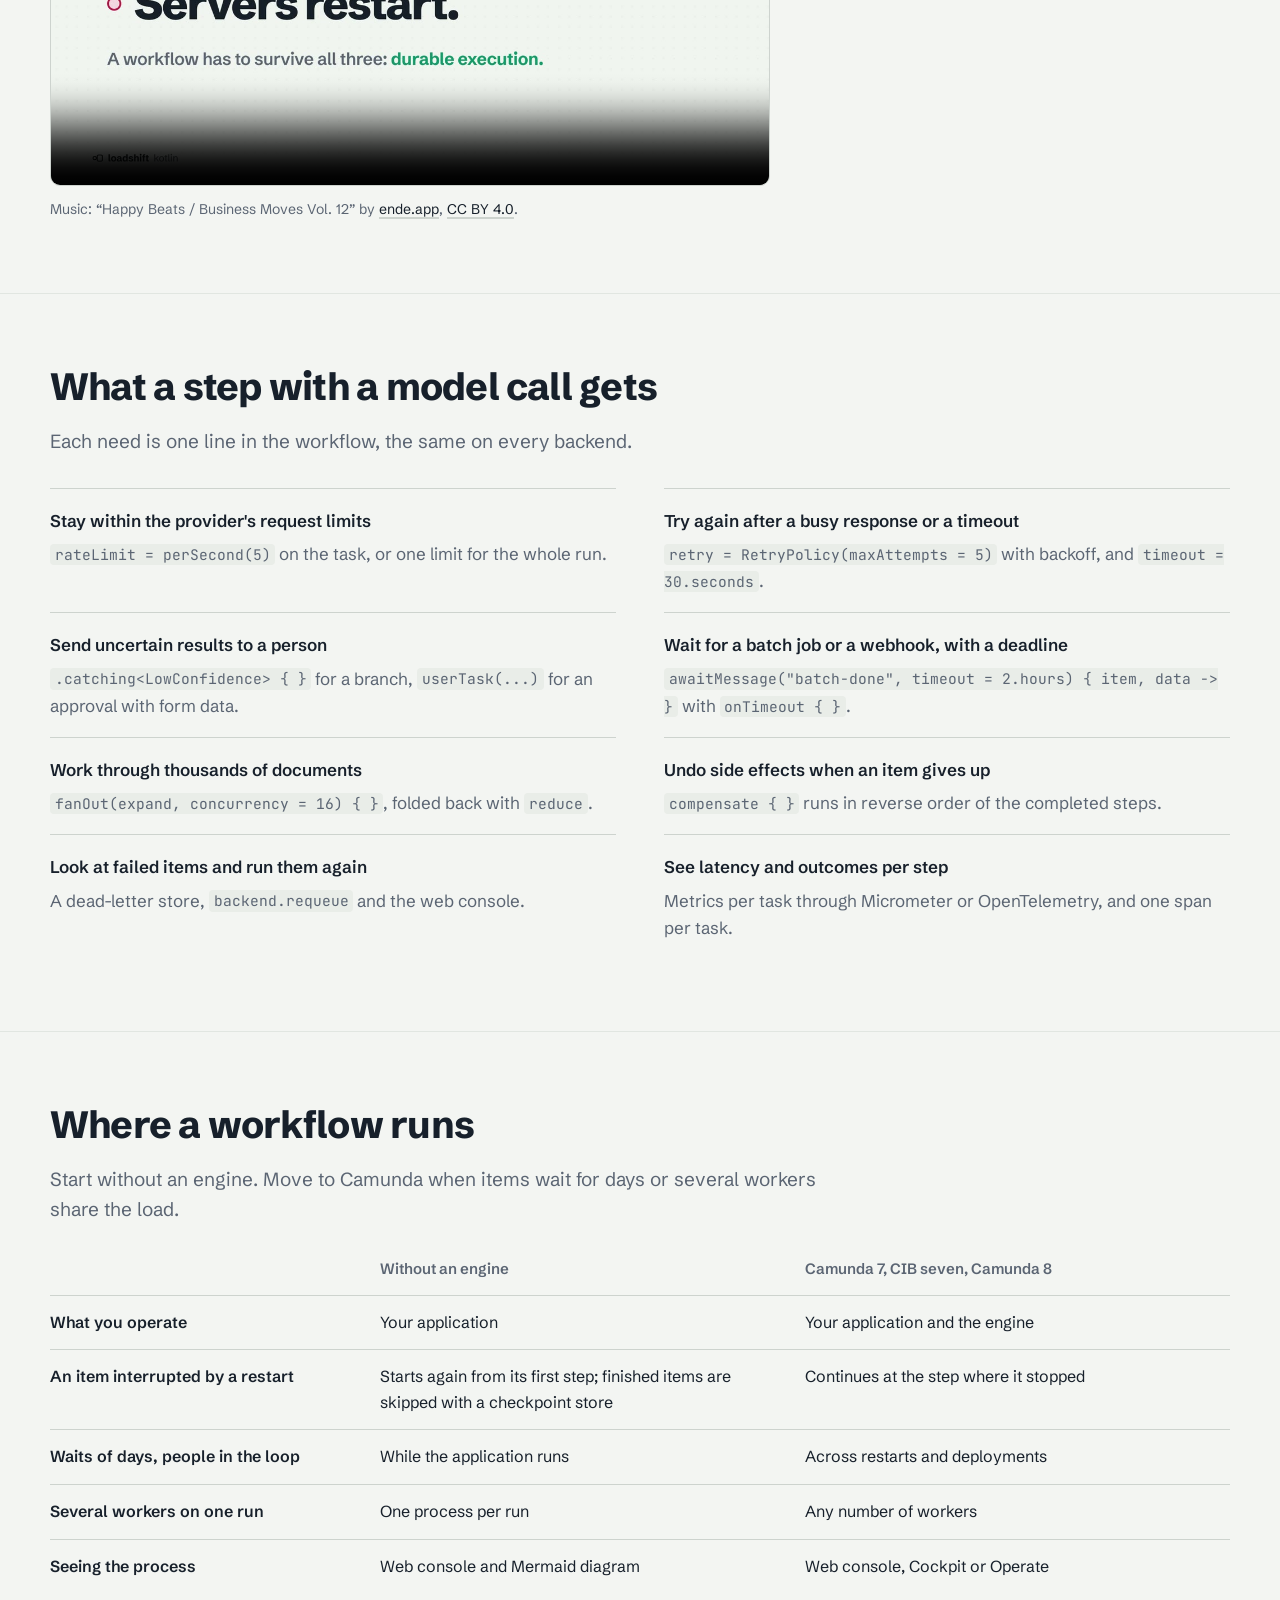
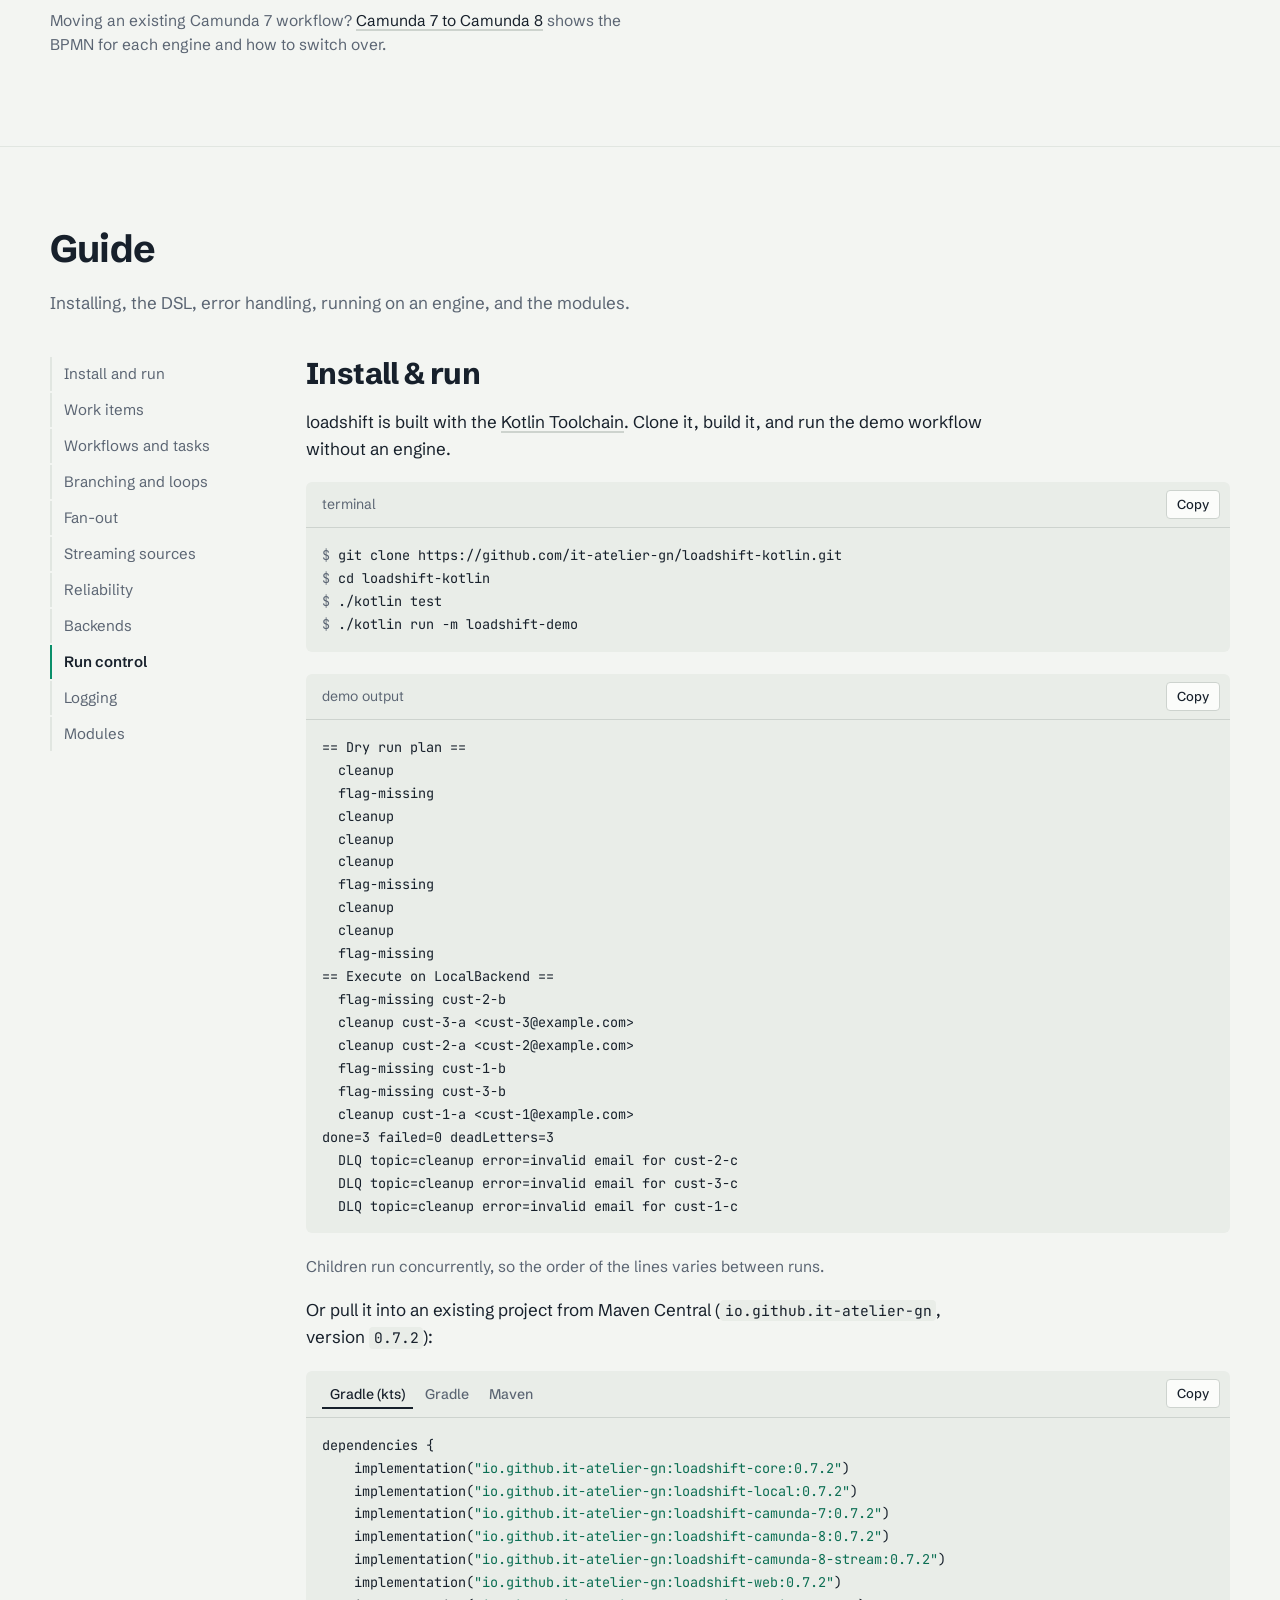
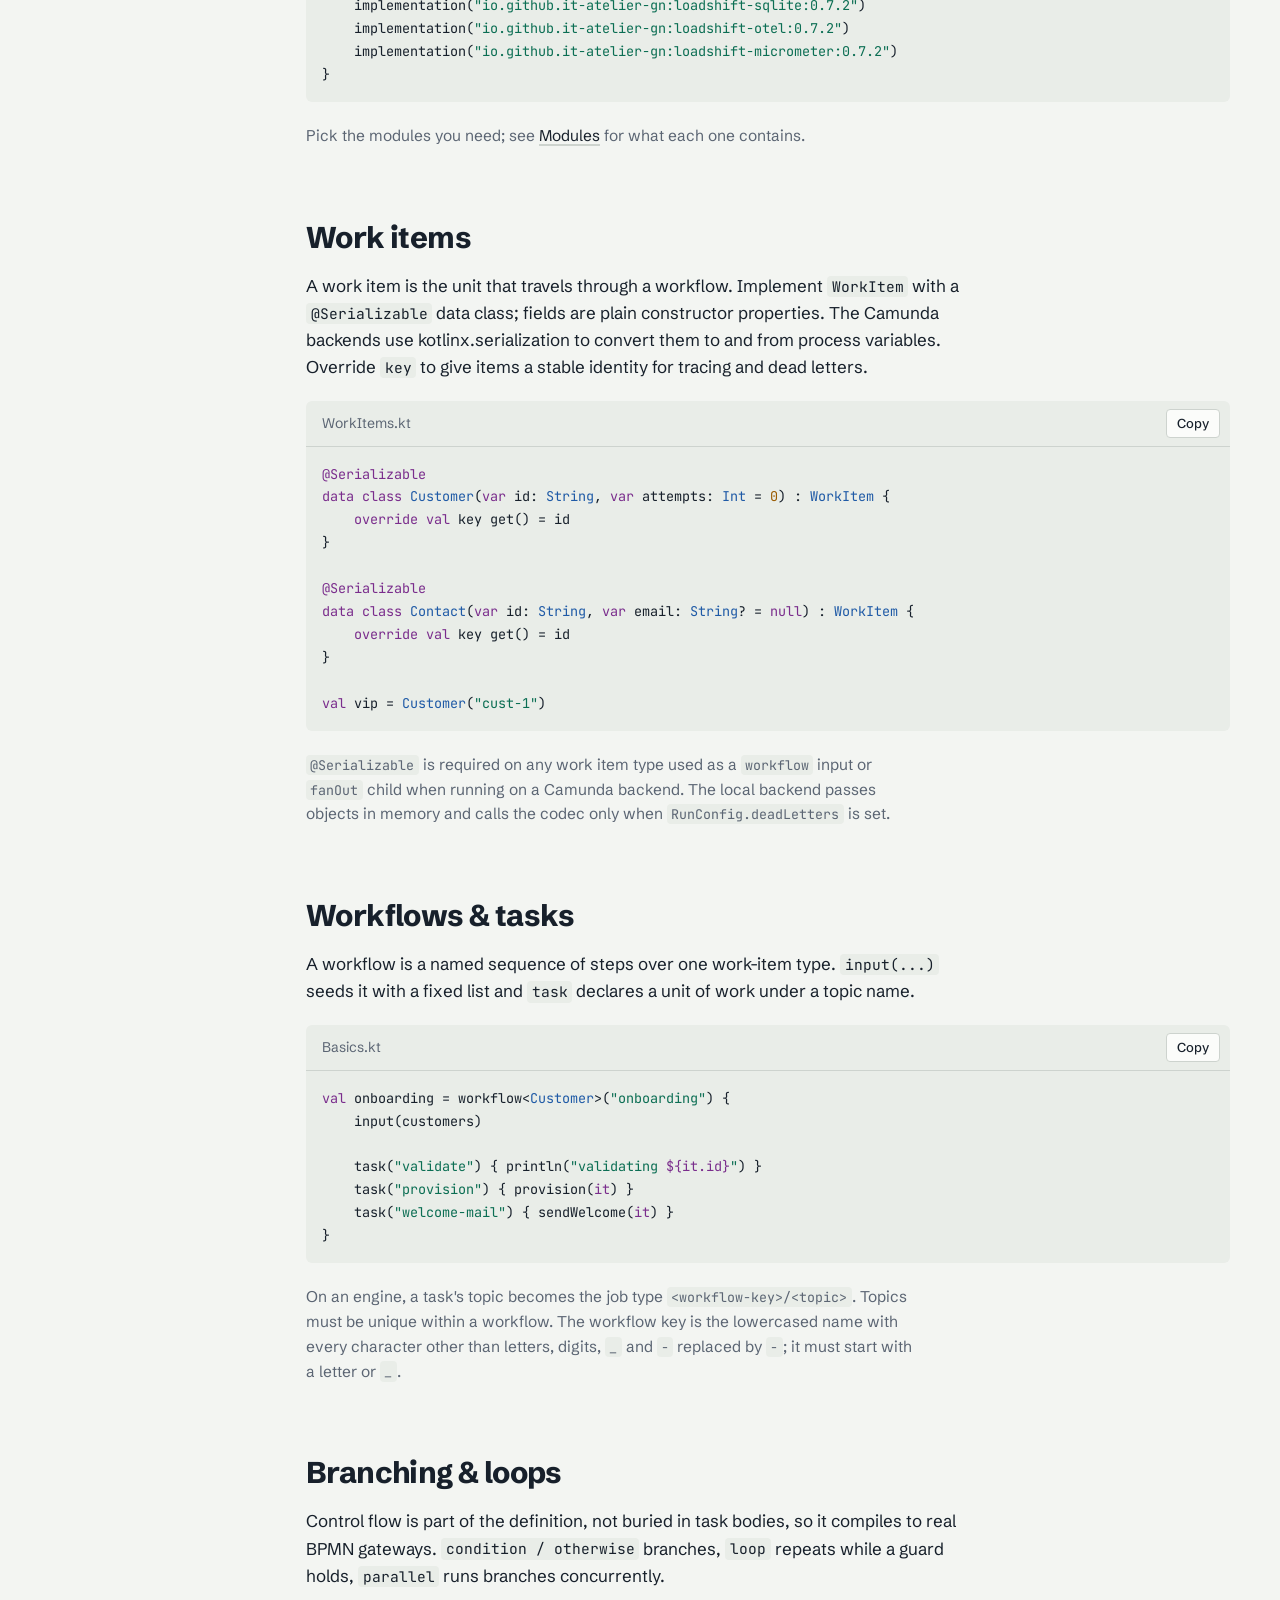
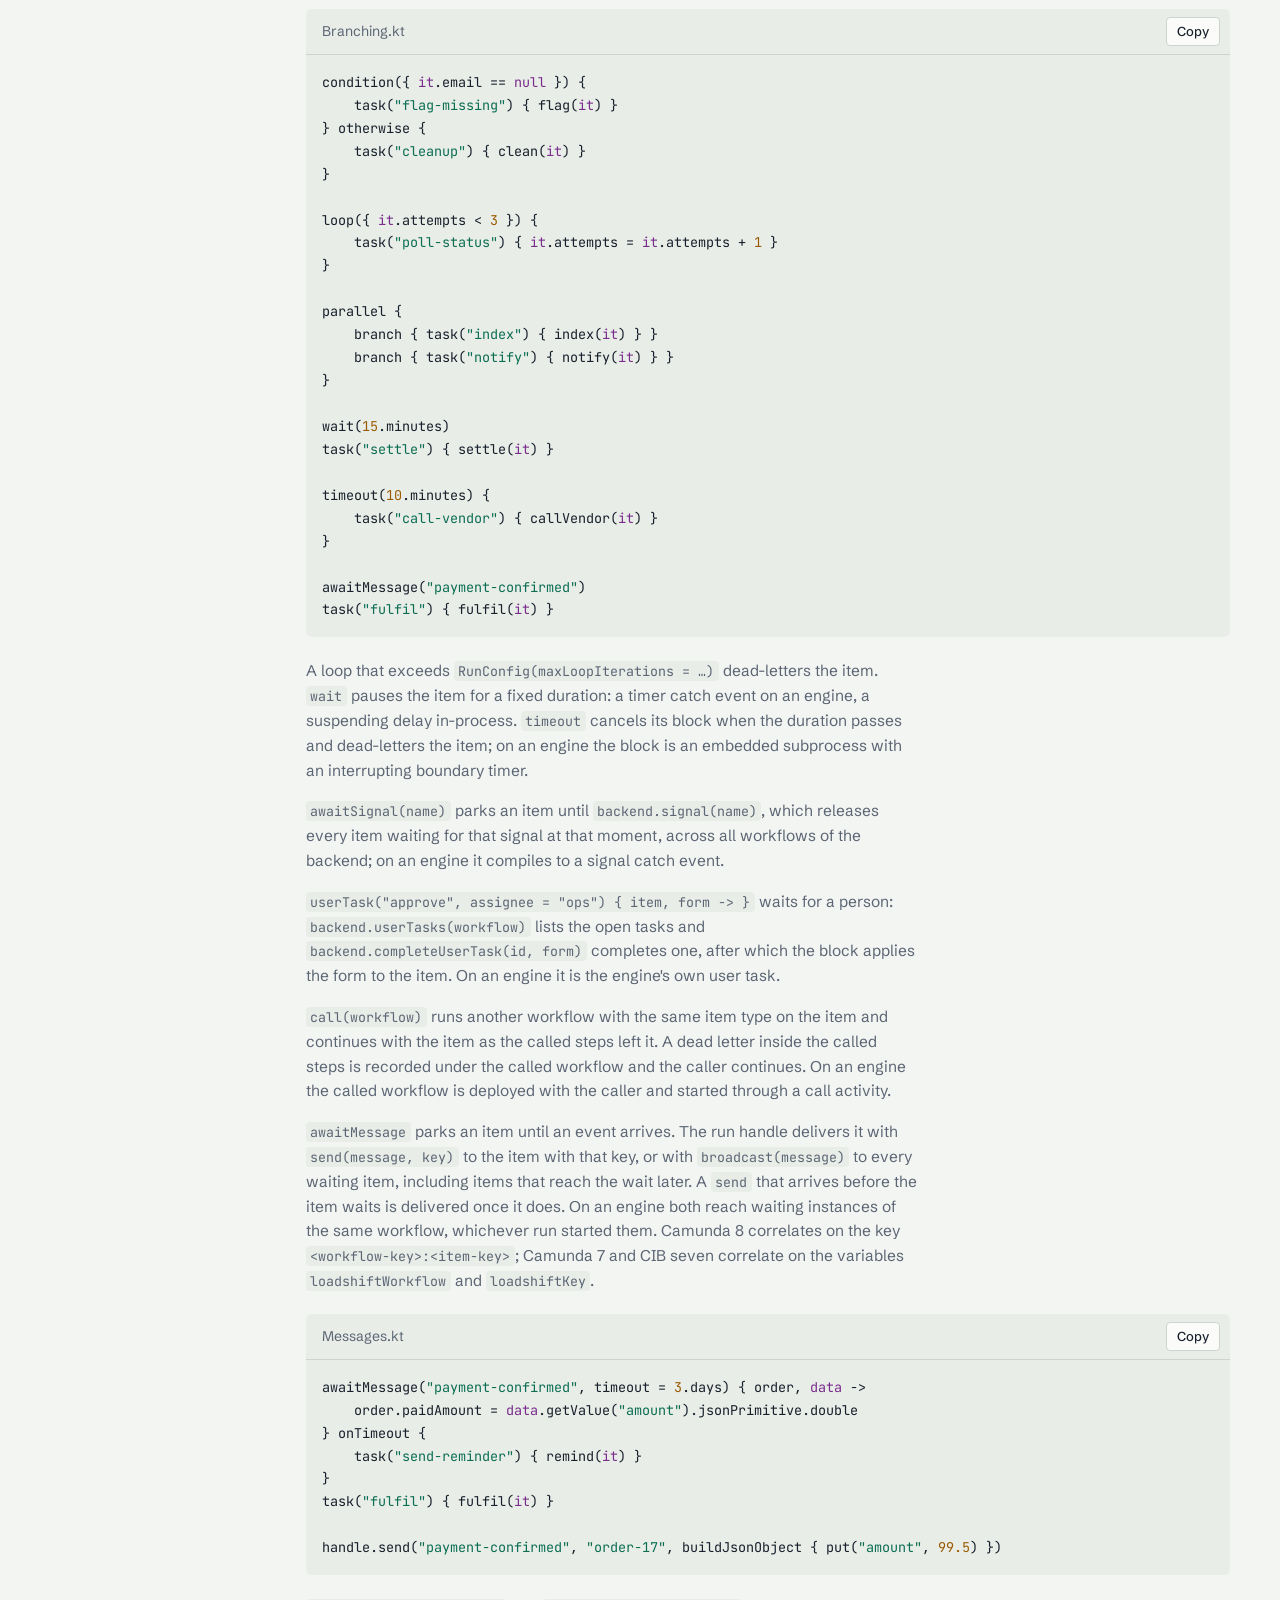
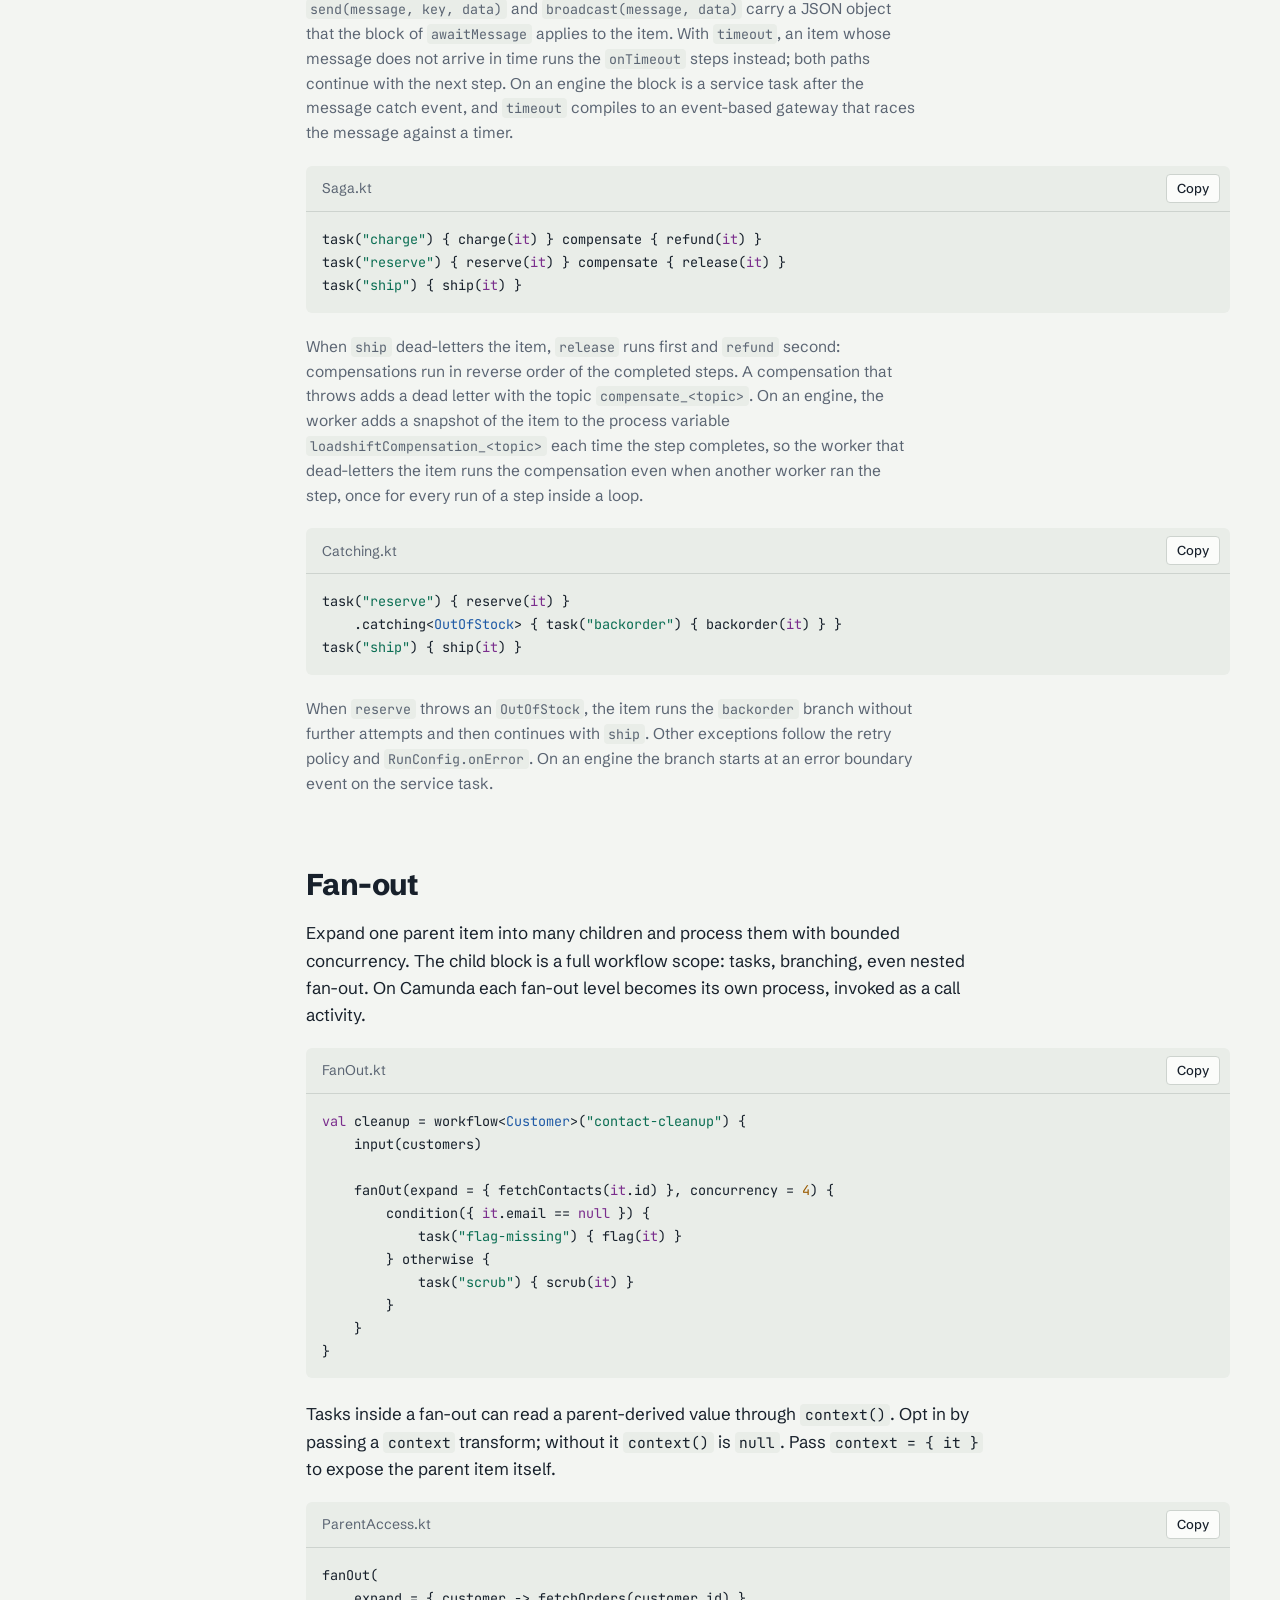
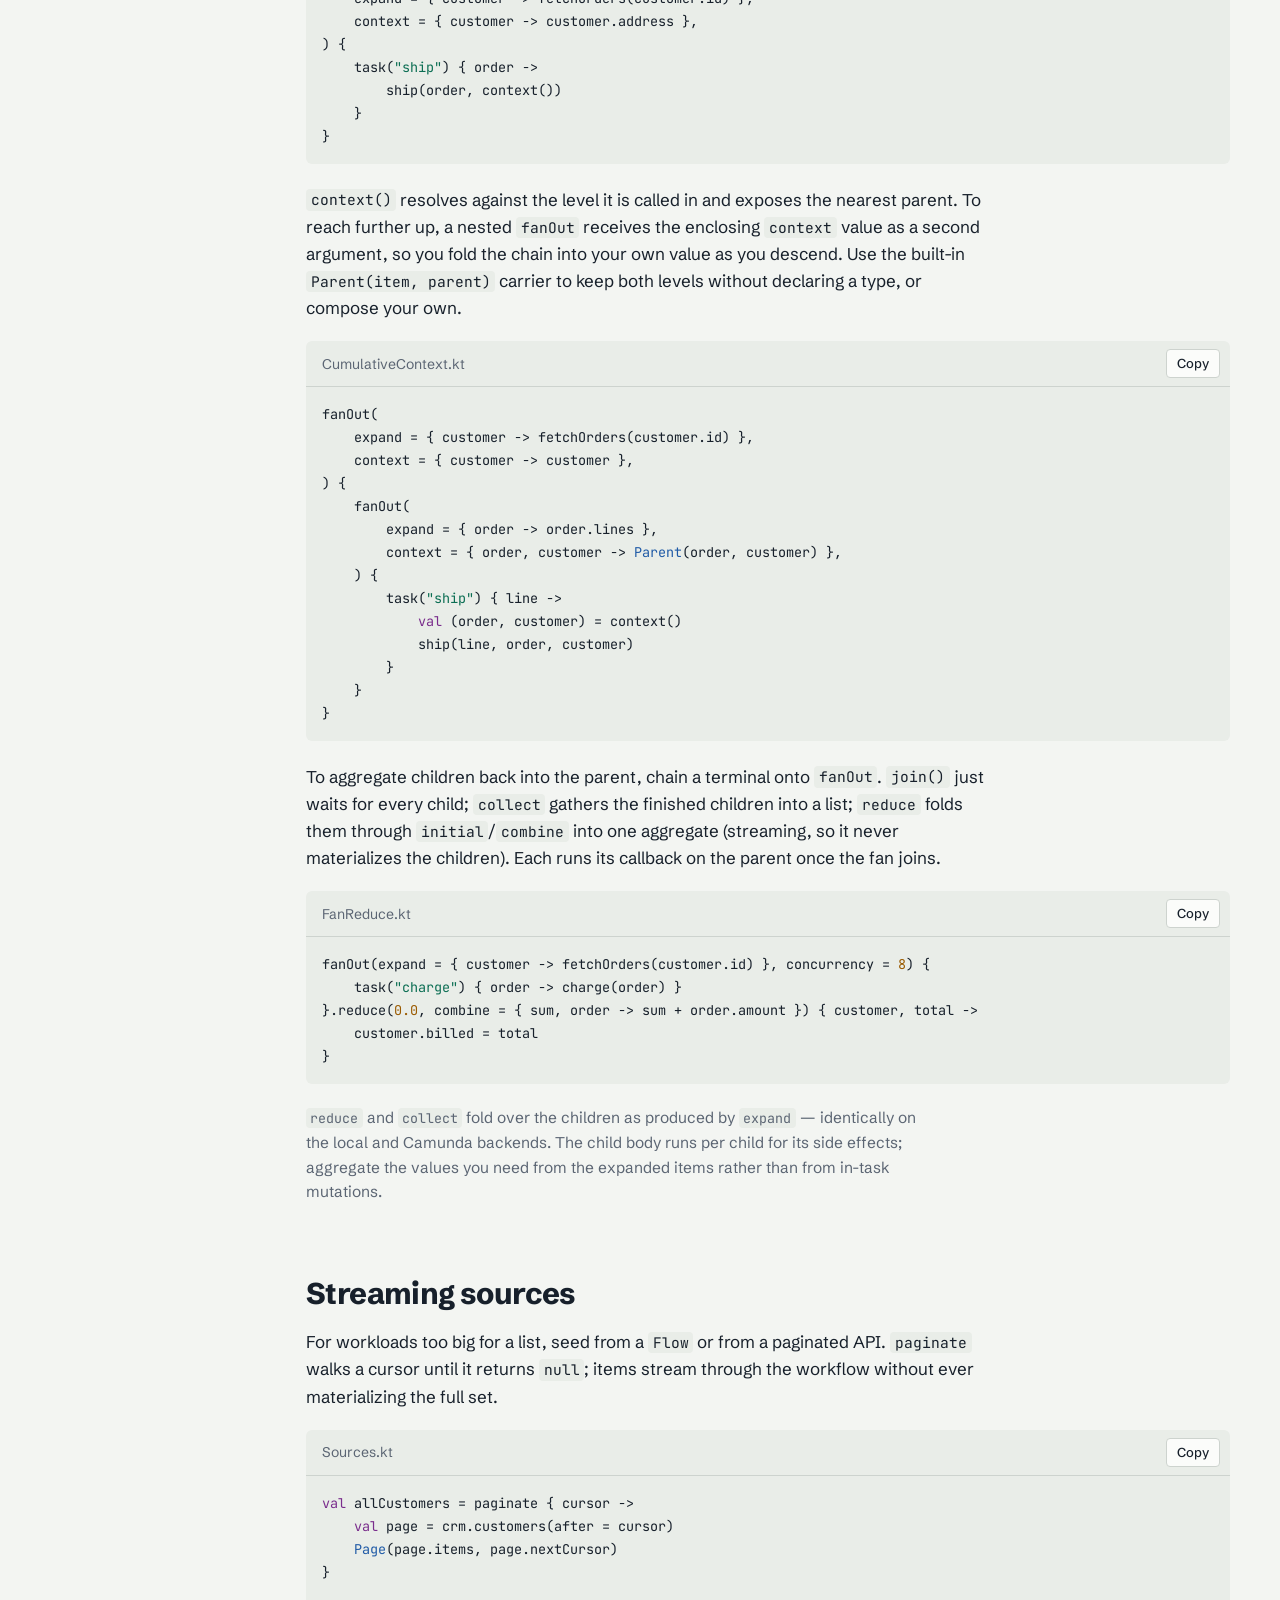
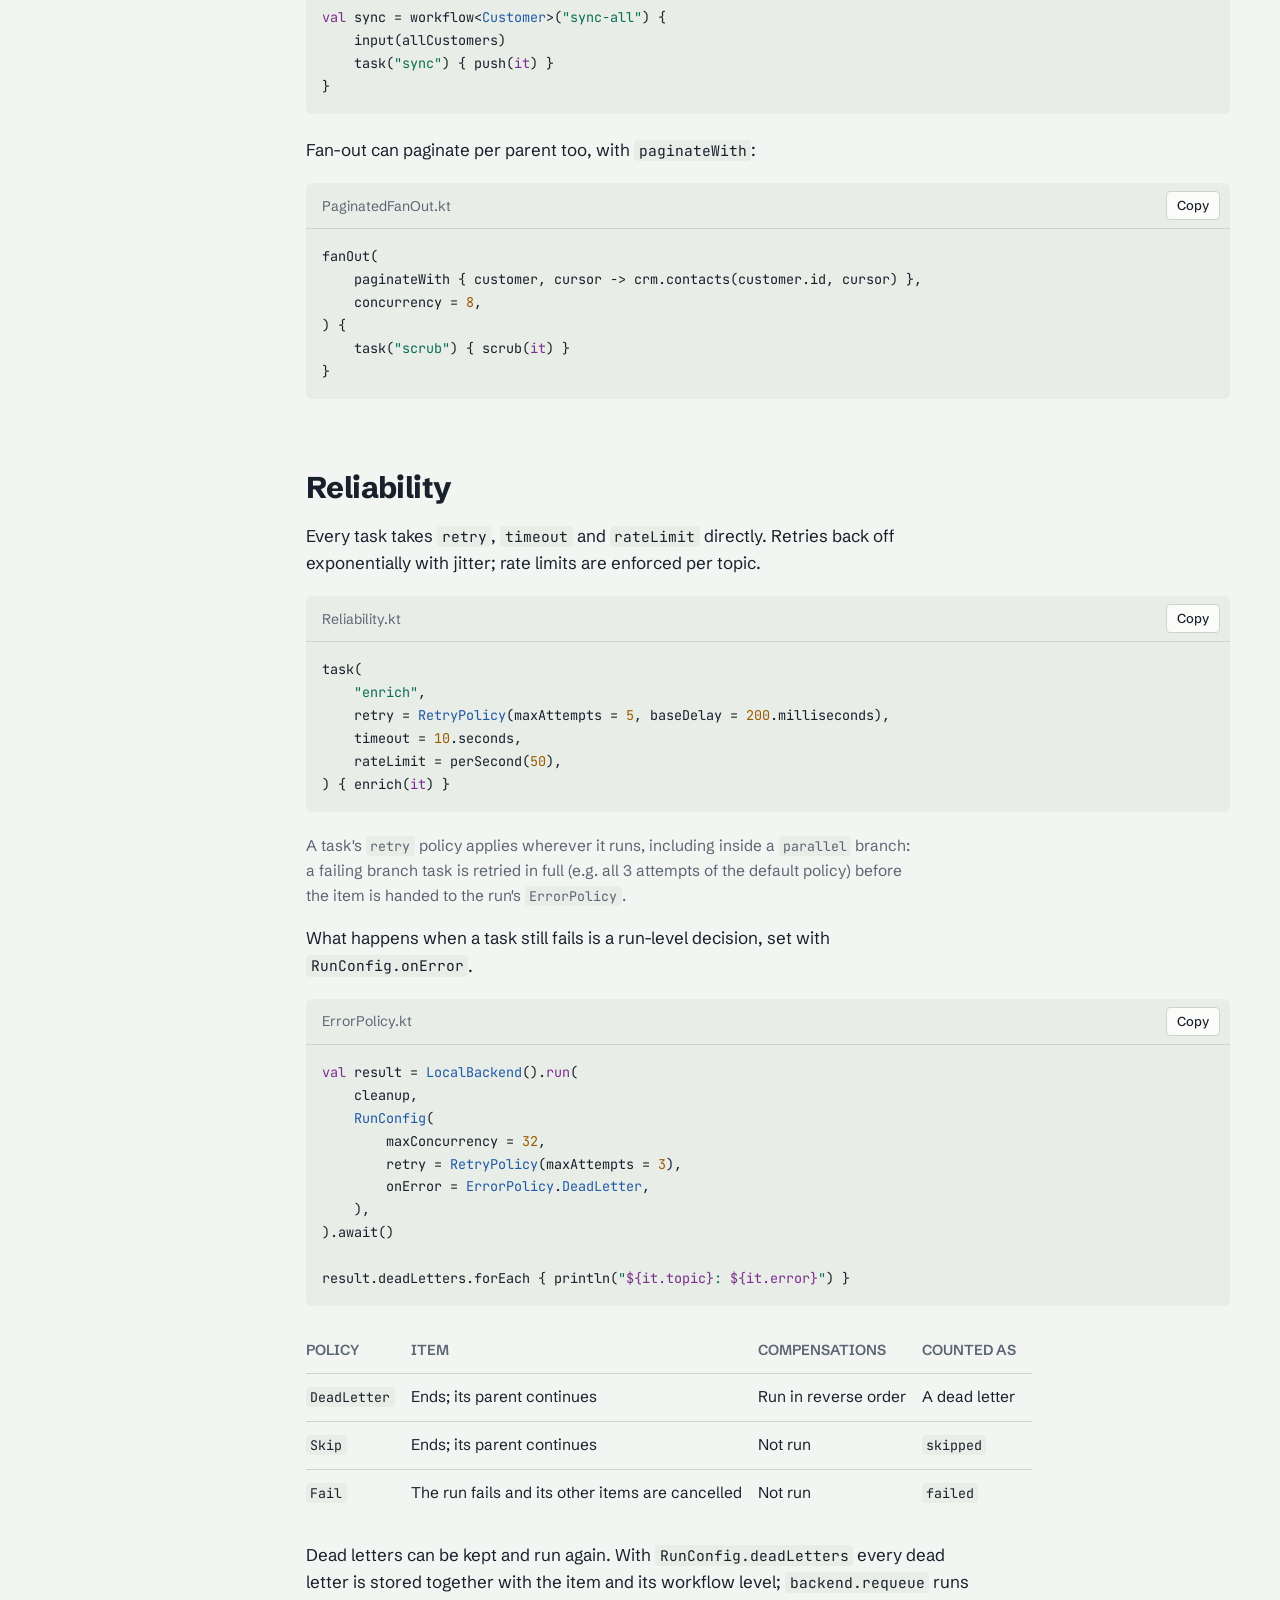
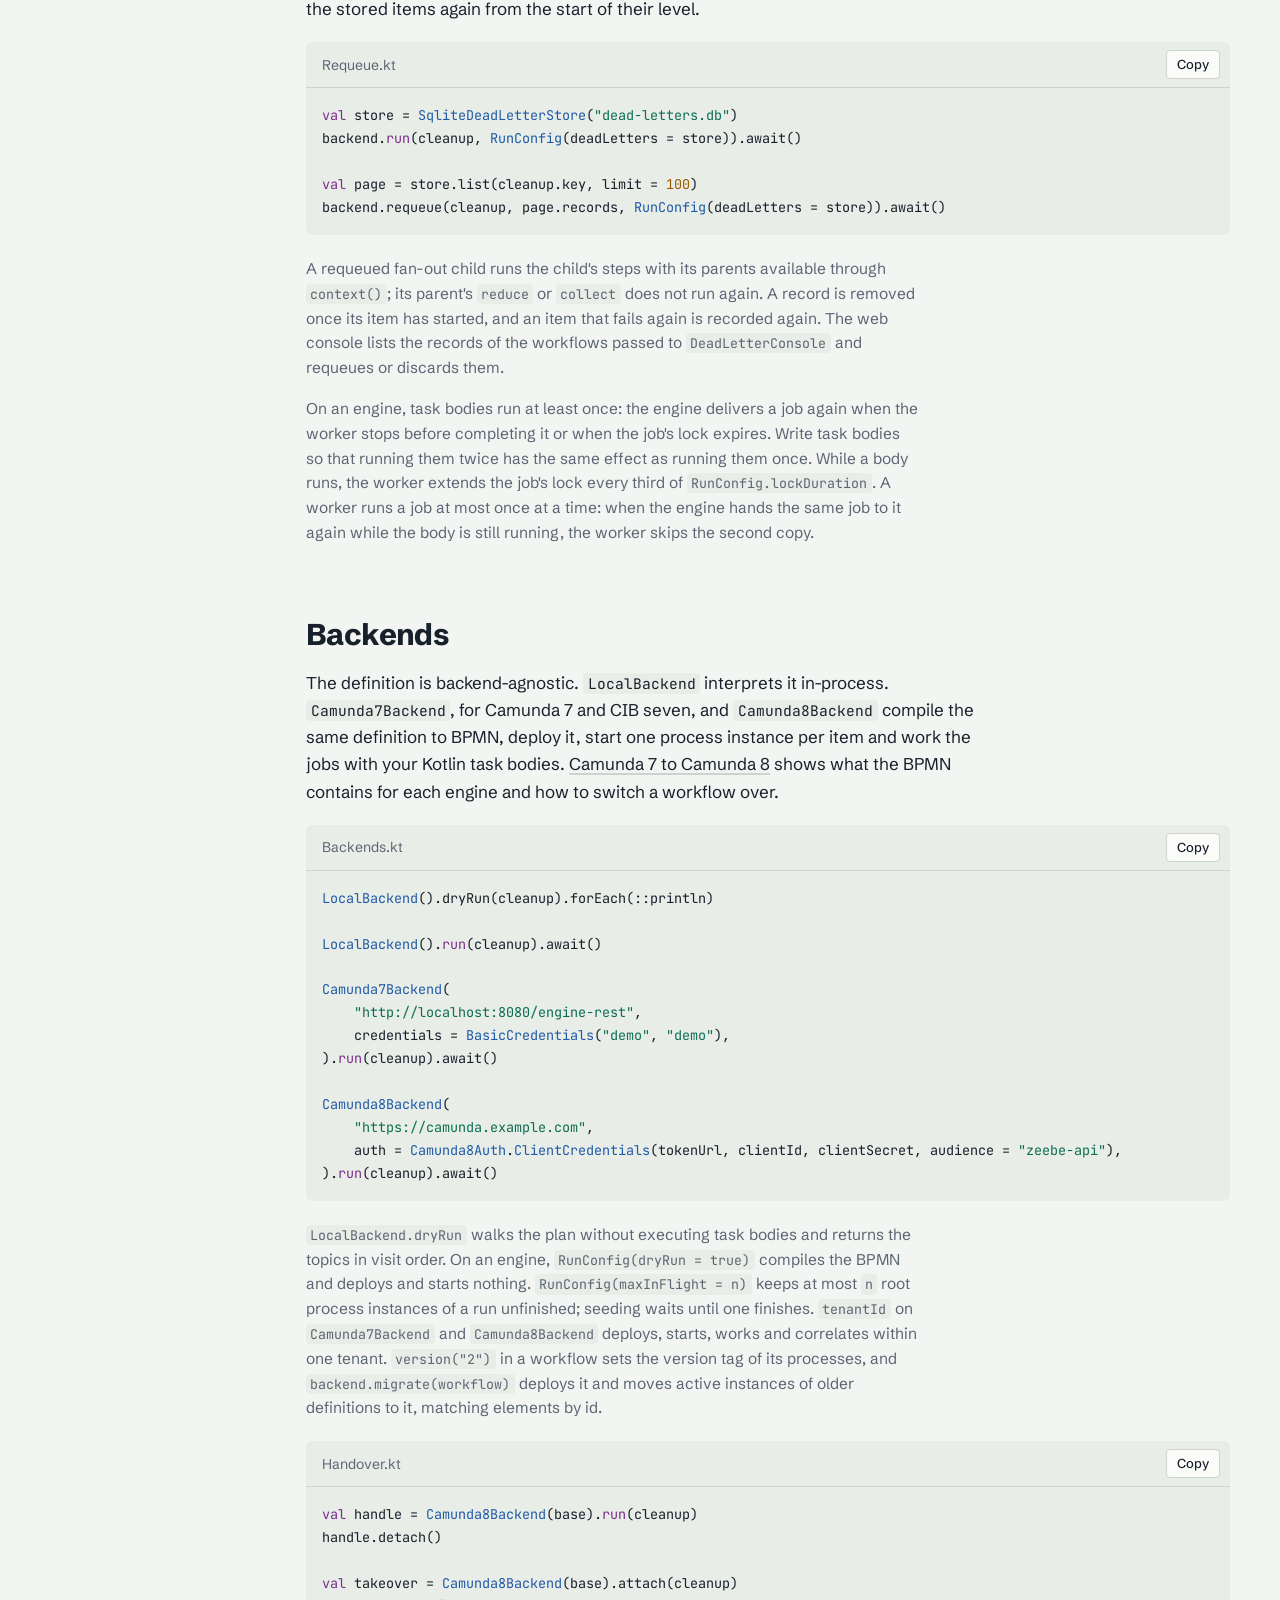
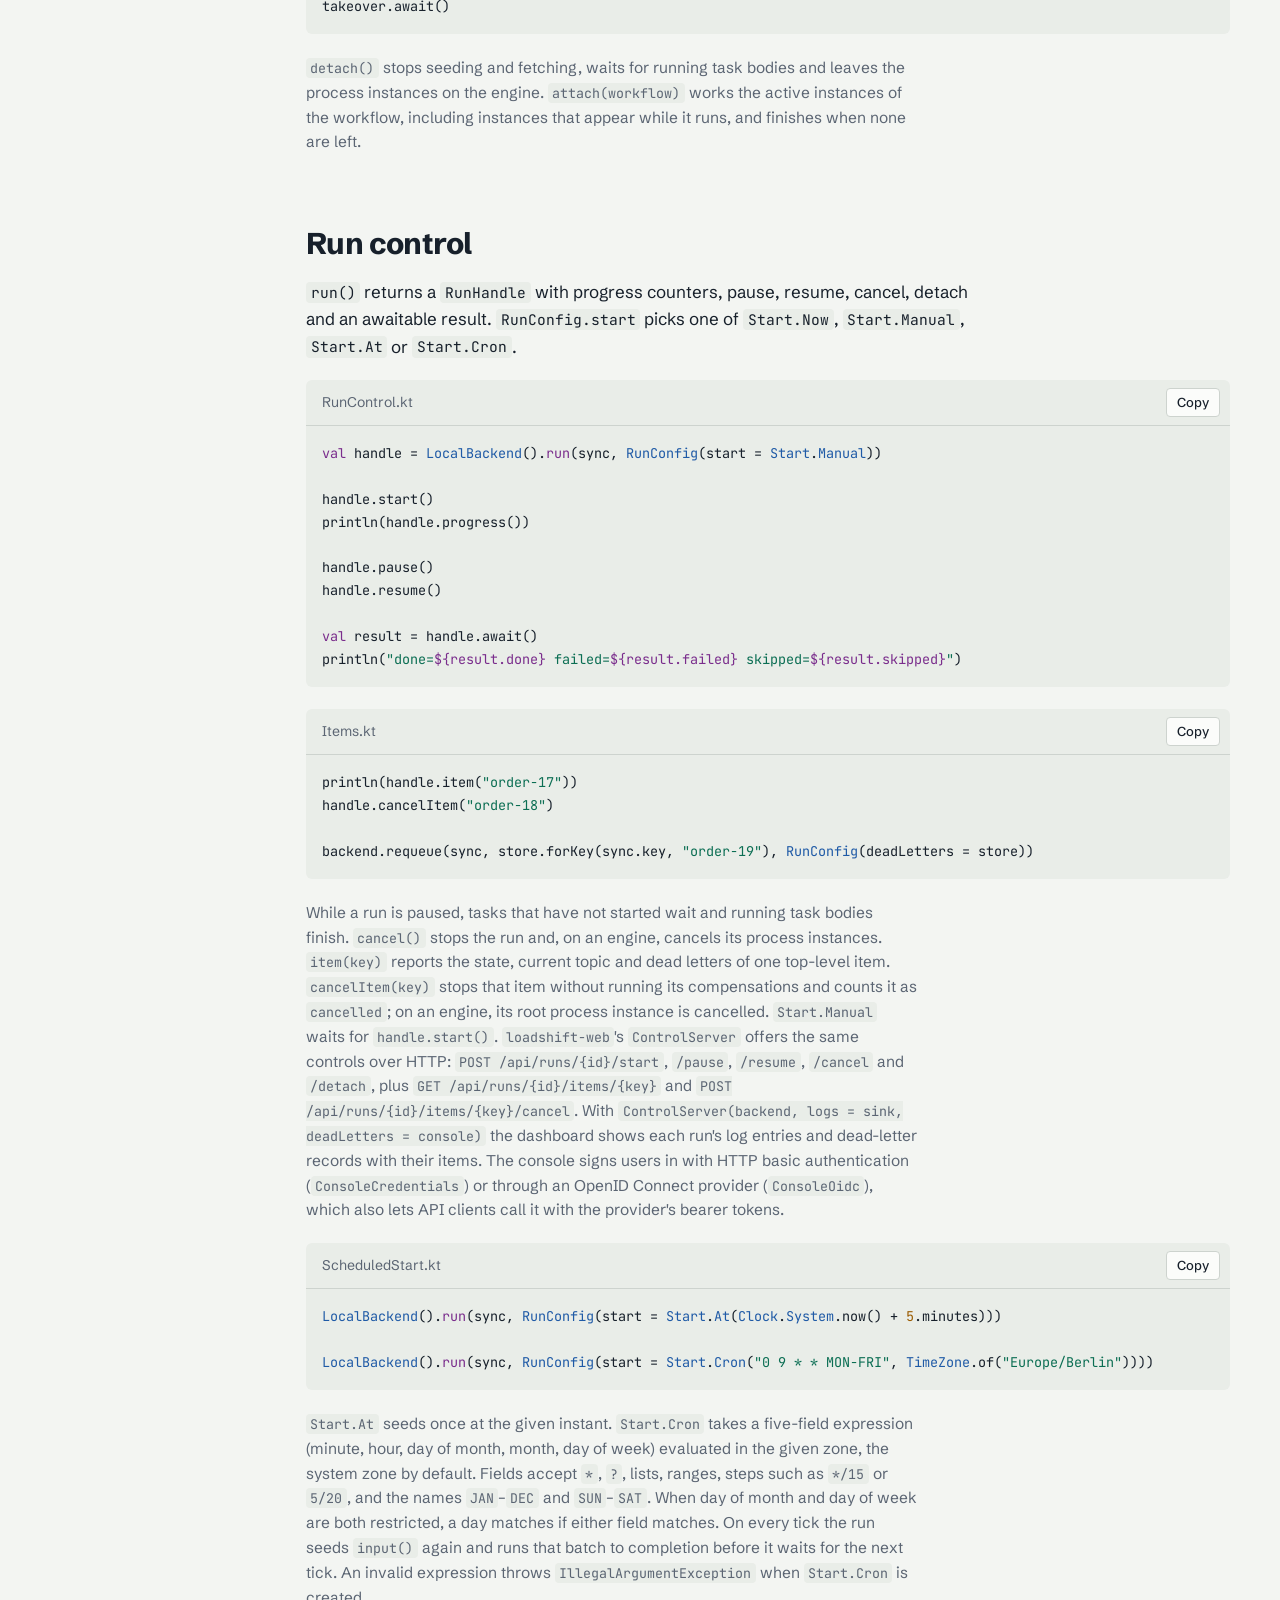
==== commit 8e7ab8a3: "Release 0.7.2" ====
--- a/docs/index.html
+++ b/docs/index.html
@@ -201,7 +201,7 @@
   <p class="note">Children run concurrently, so the order of the lines varies between runs.</p>
 
   <p>Or pull it into an existing project from Maven Central
-  (<code>io.github.it-atelier-gn</code>, version <code>0.7.1</code>):</p>
+  (<code>io.github.it-atelier-gn</code>, version <code>0.7.2</code>):</p>
   <div class="codecard">
     <div class="codecard-head">
       <div class="tabs" role="tablist">
@@ -212,71 +212,71 @@
       <button class="copy" type="button">Copy</button>
     </div>
     <pre class="tab-panel active" data-tab="kts"><code class="lang-kotlin">dependencies {
-    implementation("io.github.it-atelier-gn:loadshift-core:0.7.1")
-    implementation("io.github.it-atelier-gn:loadshift-local:0.7.1")
-    implementation("io.github.it-atelier-gn:loadshift-camunda-7:0.7.1")
-    implementation("io.github.it-atelier-gn:loadshift-camunda-8:0.7.1")
-    implementation("io.github.it-atelier-gn:loadshift-camunda-8-stream:0.7.1")
-    implementation("io.github.it-atelier-gn:loadshift-web:0.7.1")
-    implementation("io.github.it-atelier-gn:loadshift-sqlite:0.7.1")
-    implementation("io.github.it-atelier-gn:loadshift-otel:0.7.1")
-    implementation("io.github.it-atelier-gn:loadshift-micrometer:0.7.1")
+    implementation("io.github.it-atelier-gn:loadshift-core:0.7.2")
+    implementation("io.github.it-atelier-gn:loadshift-local:0.7.2")
+    implementation("io.github.it-atelier-gn:loadshift-camunda-7:0.7.2")
+    implementation("io.github.it-atelier-gn:loadshift-camunda-8:0.7.2")
+    implementation("io.github.it-atelier-gn:loadshift-camunda-8-stream:0.7.2")
+    implementation("io.github.it-atelier-gn:loadshift-web:0.7.2")
+    implementation("io.github.it-atelier-gn:loadshift-sqlite:0.7.2")
+    implementation("io.github.it-atelier-gn:loadshift-otel:0.7.2")
+    implementation("io.github.it-atelier-gn:loadshift-micrometer:0.7.2")
 }</code></pre>
     <pre class="tab-panel" data-tab="groovy"><code class="lang-groovy">dependencies {
-    implementation 'io.github.it-atelier-gn:loadshift-core:0.7.1'
-    implementation 'io.github.it-atelier-gn:loadshift-local:0.7.1'
-    implementation 'io.github.it-atelier-gn:loadshift-camunda-7:0.7.1'
-    implementation 'io.github.it-atelier-gn:loadshift-camunda-8:0.7.1'
-    implementation 'io.github.it-atelier-gn:loadshift-camunda-8-stream:0.7.1'
-    implementation 'io.github.it-atelier-gn:loadshift-web:0.7.1'
-    implementation 'io.github.it-atelier-gn:loadshift-sqlite:0.7.1'
-    implementation 'io.github.it-atelier-gn:loadshift-otel:0.7.1'
-    implementation 'io.github.it-atelier-gn:loadshift-micrometer:0.7.1'
+    implementation 'io.github.it-atelier-gn:loadshift-core:0.7.2'
+    implementation 'io.github.it-atelier-gn:loadshift-local:0.7.2'
+    implementation 'io.github.it-atelier-gn:loadshift-camunda-7:0.7.2'
+    implementation 'io.github.it-atelier-gn:loadshift-camunda-8:0.7.2'
+    implementation 'io.github.it-atelier-gn:loadshift-camunda-8-stream:0.7.2'
+    implementation 'io.github.it-atelier-gn:loadshift-web:0.7.2'
+    implementation 'io.github.it-atelier-gn:loadshift-sqlite:0.7.2'
+    implementation 'io.github.it-atelier-gn:loadshift-otel:0.7.2'
+    implementation 'io.github.it-atelier-gn:loadshift-micrometer:0.7.2'
 }</code></pre>
     <pre class="tab-panel" data-tab="maven"><code class="lang-xml">&lt;dependency&gt;
     &lt;groupId&gt;io.github.it-atelier-gn&lt;/groupId&gt;
     &lt;artifactId&gt;loadshift-core&lt;/artifactId&gt;
-    &lt;version&gt;0.7.1&lt;/version&gt;
+    &lt;version&gt;0.7.2&lt;/version&gt;
 &lt;/dependency&gt;
 &lt;dependency&gt;
     &lt;groupId&gt;io.github.it-atelier-gn&lt;/groupId&gt;
     &lt;artifactId&gt;loadshift-local&lt;/artifactId&gt;
-    &lt;version&gt;0.7.1&lt;/version&gt;
+    &lt;version&gt;0.7.2&lt;/version&gt;
 &lt;/dependency&gt;
 &lt;dependency&gt;
     &lt;groupId&gt;io.github.it-atelier-gn&lt;/groupId&gt;
     &lt;artifactId&gt;loadshift-camunda-7&lt;/artifactId&gt;
-    &lt;version&gt;0.7.1&lt;/version&gt;
+    &lt;version&gt;0.7.2&lt;/version&gt;
 &lt;/dependency&gt;
 &lt;dependency&gt;
     &lt;groupId&gt;io.github.it-atelier-gn&lt;/groupId&gt;
     &lt;artifactId&gt;loadshift-camunda-8&lt;/artifactId&gt;
-    &lt;version&gt;0.7.1&lt;/version&gt;
+    &lt;version&gt;0.7.2&lt;/version&gt;
 &lt;/dependency&gt;
 &lt;dependency&gt;
     &lt;groupId&gt;io.github.it-atelier-gn&lt;/groupId&gt;
     &lt;artifactId&gt;loadshift-camunda-8-stream&lt;/artifactId&gt;
-    &lt;version&gt;0.7.1&lt;/version&gt;
+    &lt;version&gt;0.7.2&lt;/version&gt;
 &lt;/dependency&gt;
 &lt;dependency&gt;
     &lt;groupId&gt;io.github.it-atelier-gn&lt;/groupId&gt;
     &lt;artifactId&gt;loadshift-web&lt;/artifactId&gt;
-    &lt;version&gt;0.7.1&lt;/version&gt;
+    &lt;version&gt;0.7.2&lt;/version&gt;
 &lt;/dependency&gt;
 &lt;dependency&gt;
     &lt;groupId&gt;io.github.it-atelier-gn&lt;/groupId&gt;
     &lt;artifactId&gt;loadshift-sqlite&lt;/artifactId&gt;
-    &lt;version&gt;0.7.1&lt;/version&gt;
+    &lt;version&gt;0.7.2&lt;/version&gt;
 &lt;/dependency&gt;
 &lt;dependency&gt;
     &lt;groupId&gt;io.github.it-atelier-gn&lt;/groupId&gt;
     &lt;artifactId&gt;loadshift-otel&lt;/artifactId&gt;
-    &lt;version&gt;0.7.1&lt;/version&gt;
+    &lt;version&gt;0.7.2&lt;/version&gt;
 &lt;/dependency&gt;
 &lt;dependency&gt;
     &lt;groupId&gt;io.github.it-atelier-gn&lt;/groupId&gt;
     &lt;artifactId&gt;loadshift-micrometer&lt;/artifactId&gt;
-    &lt;version&gt;0.7.1&lt;/version&gt;
+    &lt;version&gt;0.7.2&lt;/version&gt;
 &lt;/dependency&gt;</code></pre>
   </div>
   <p class="note">Pick the modules you need; see <a href="#modules">Modules</a> for what each one contains.</p>
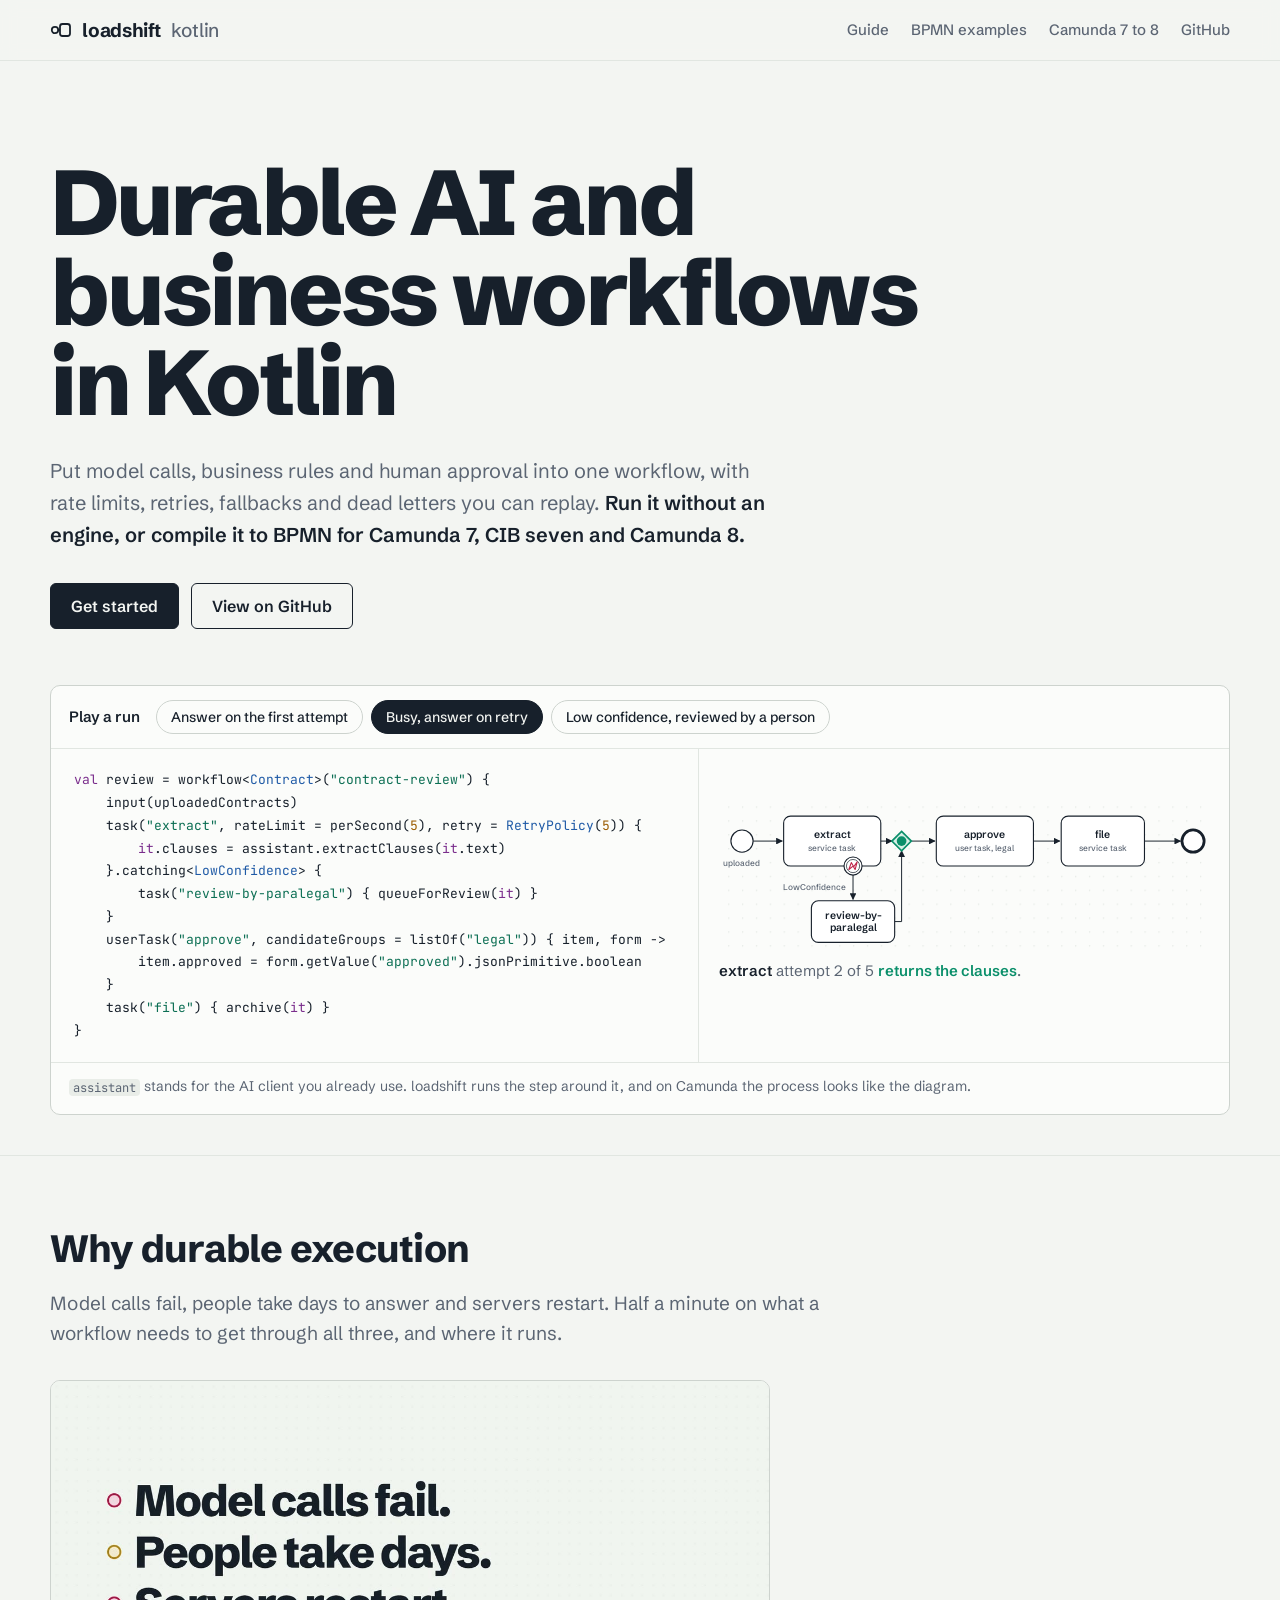
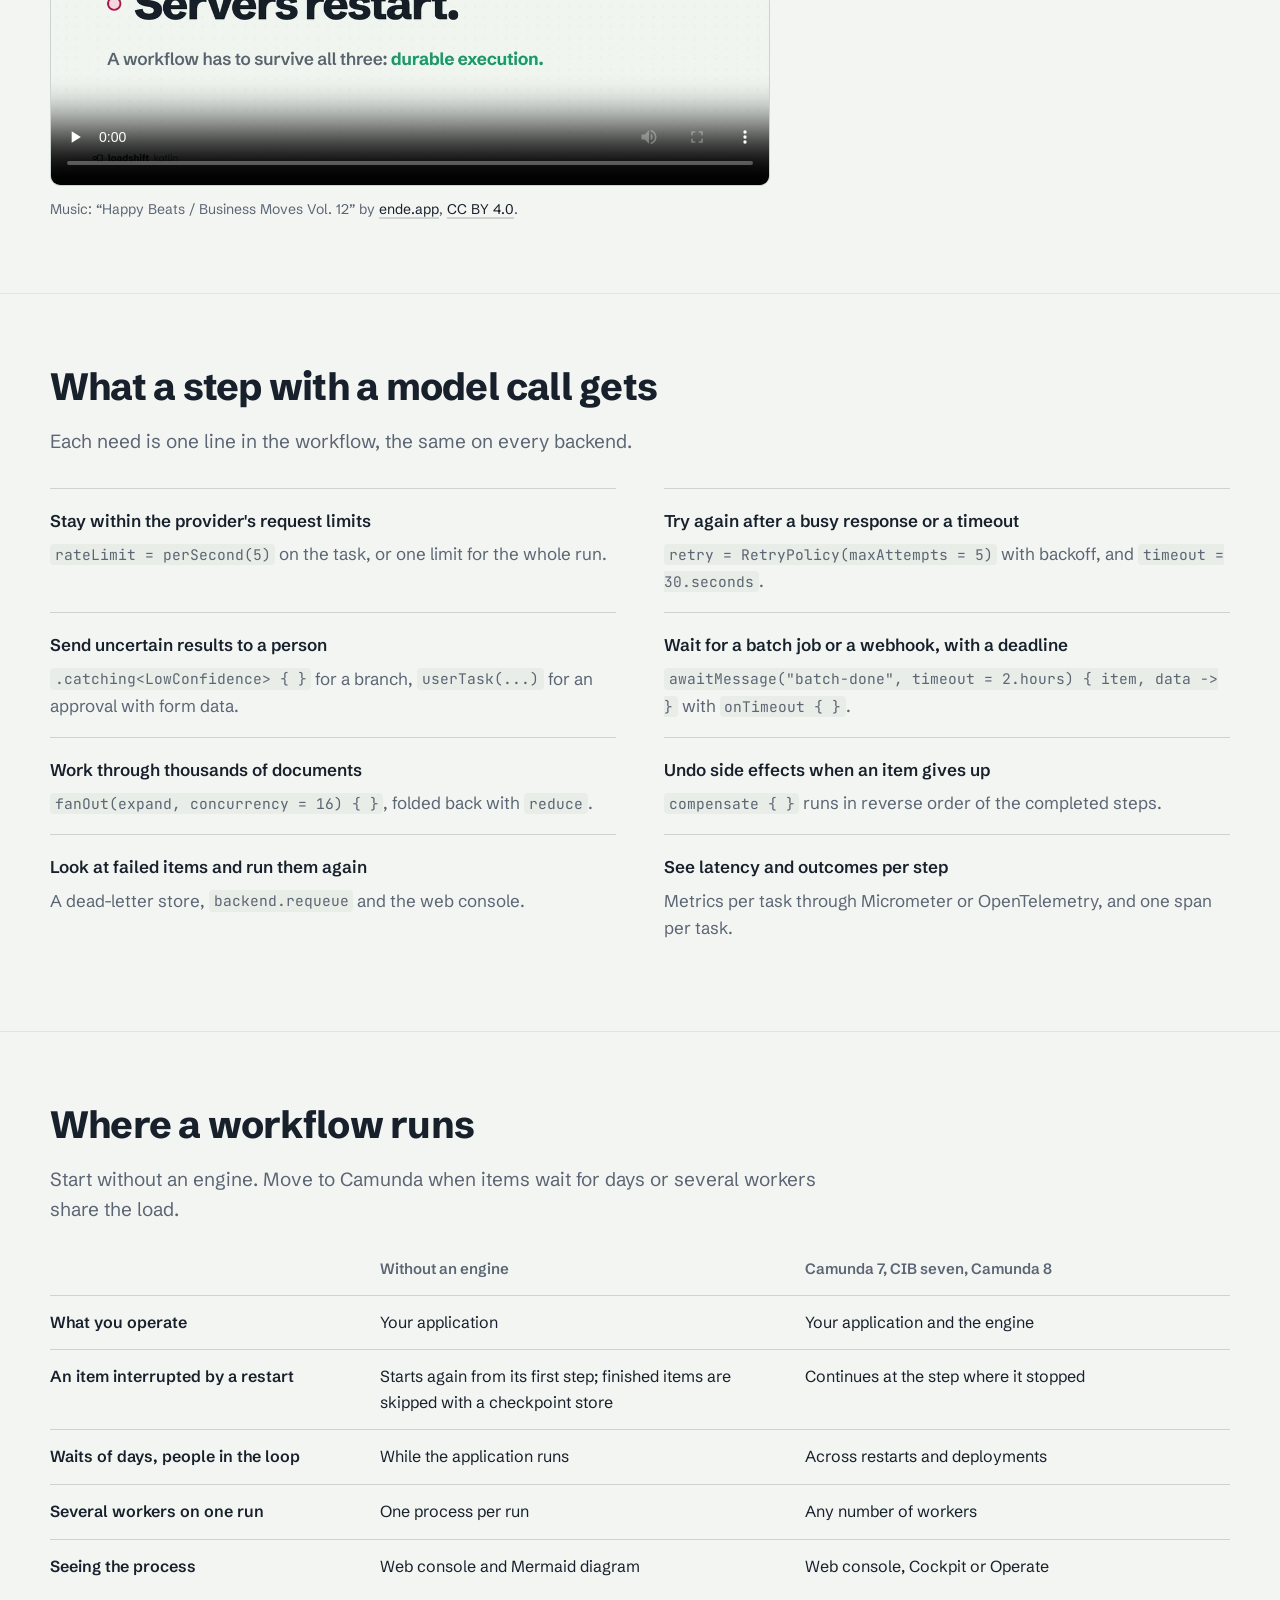
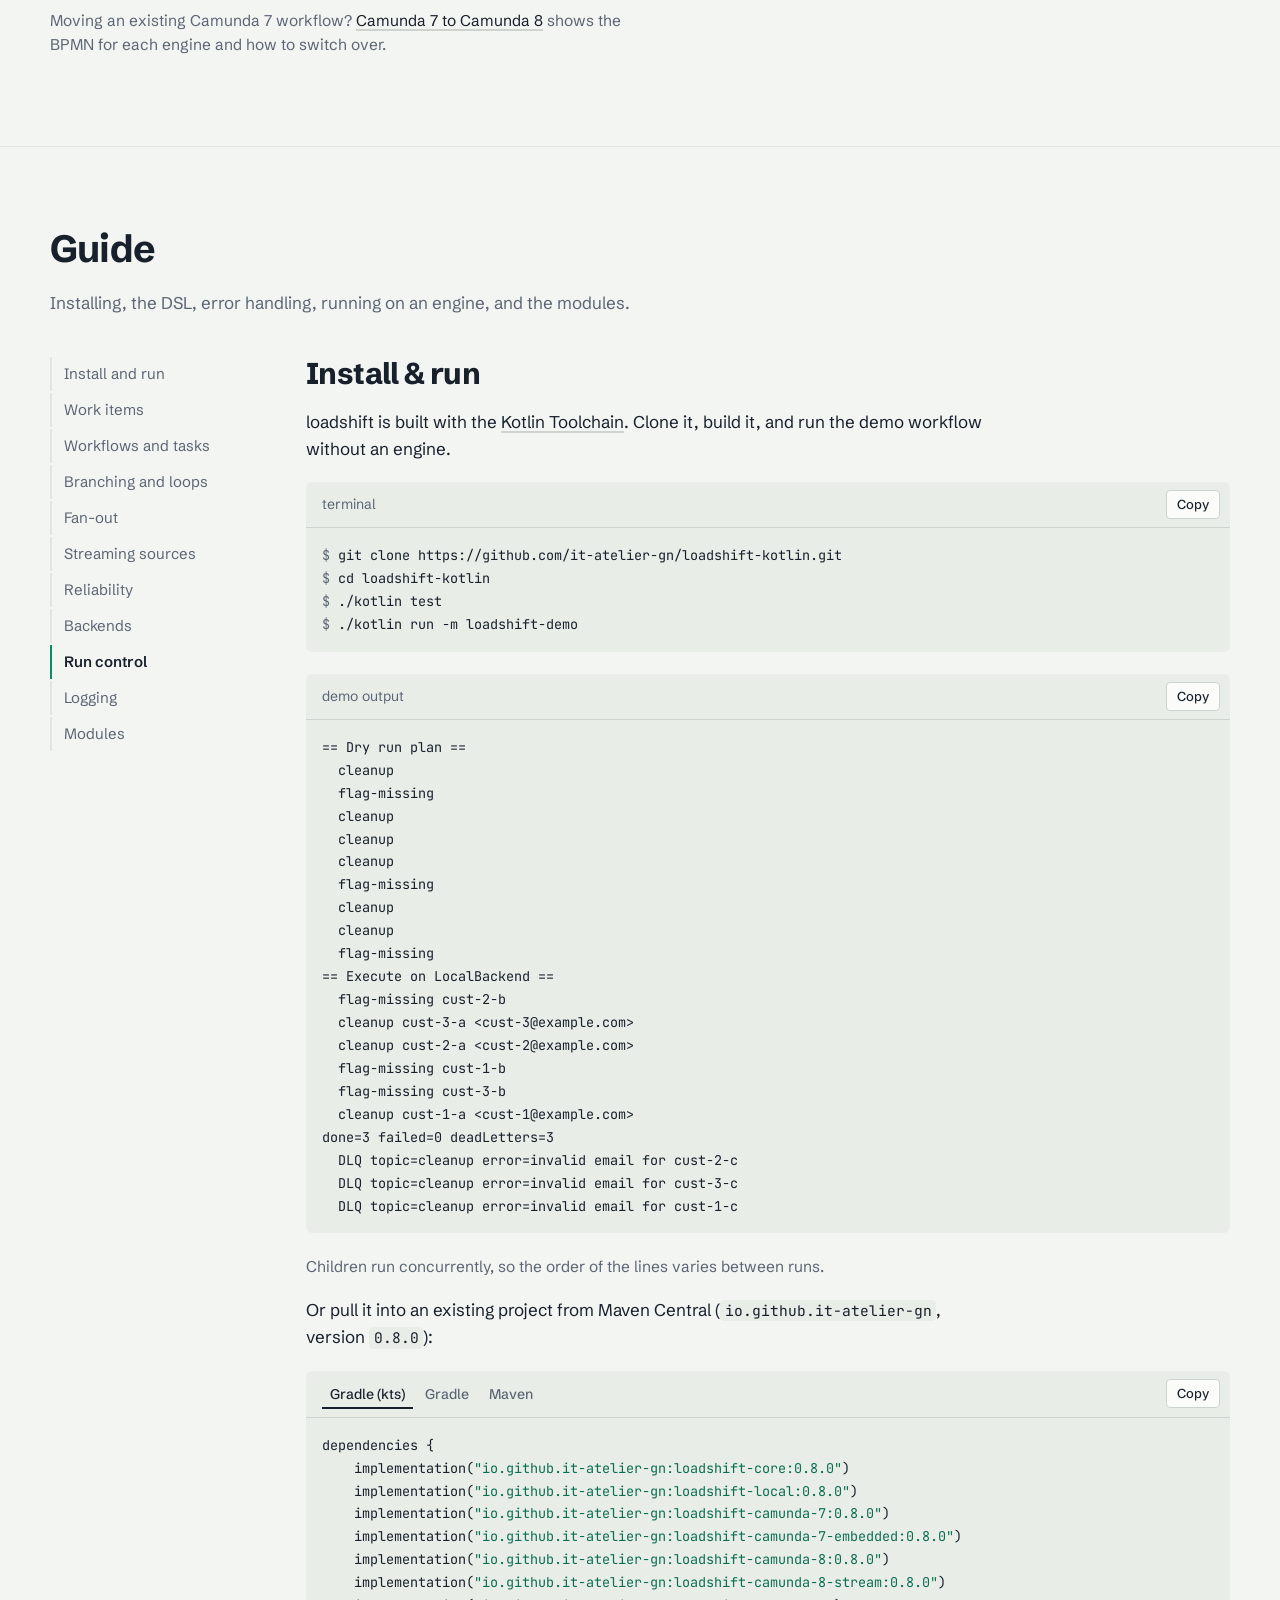
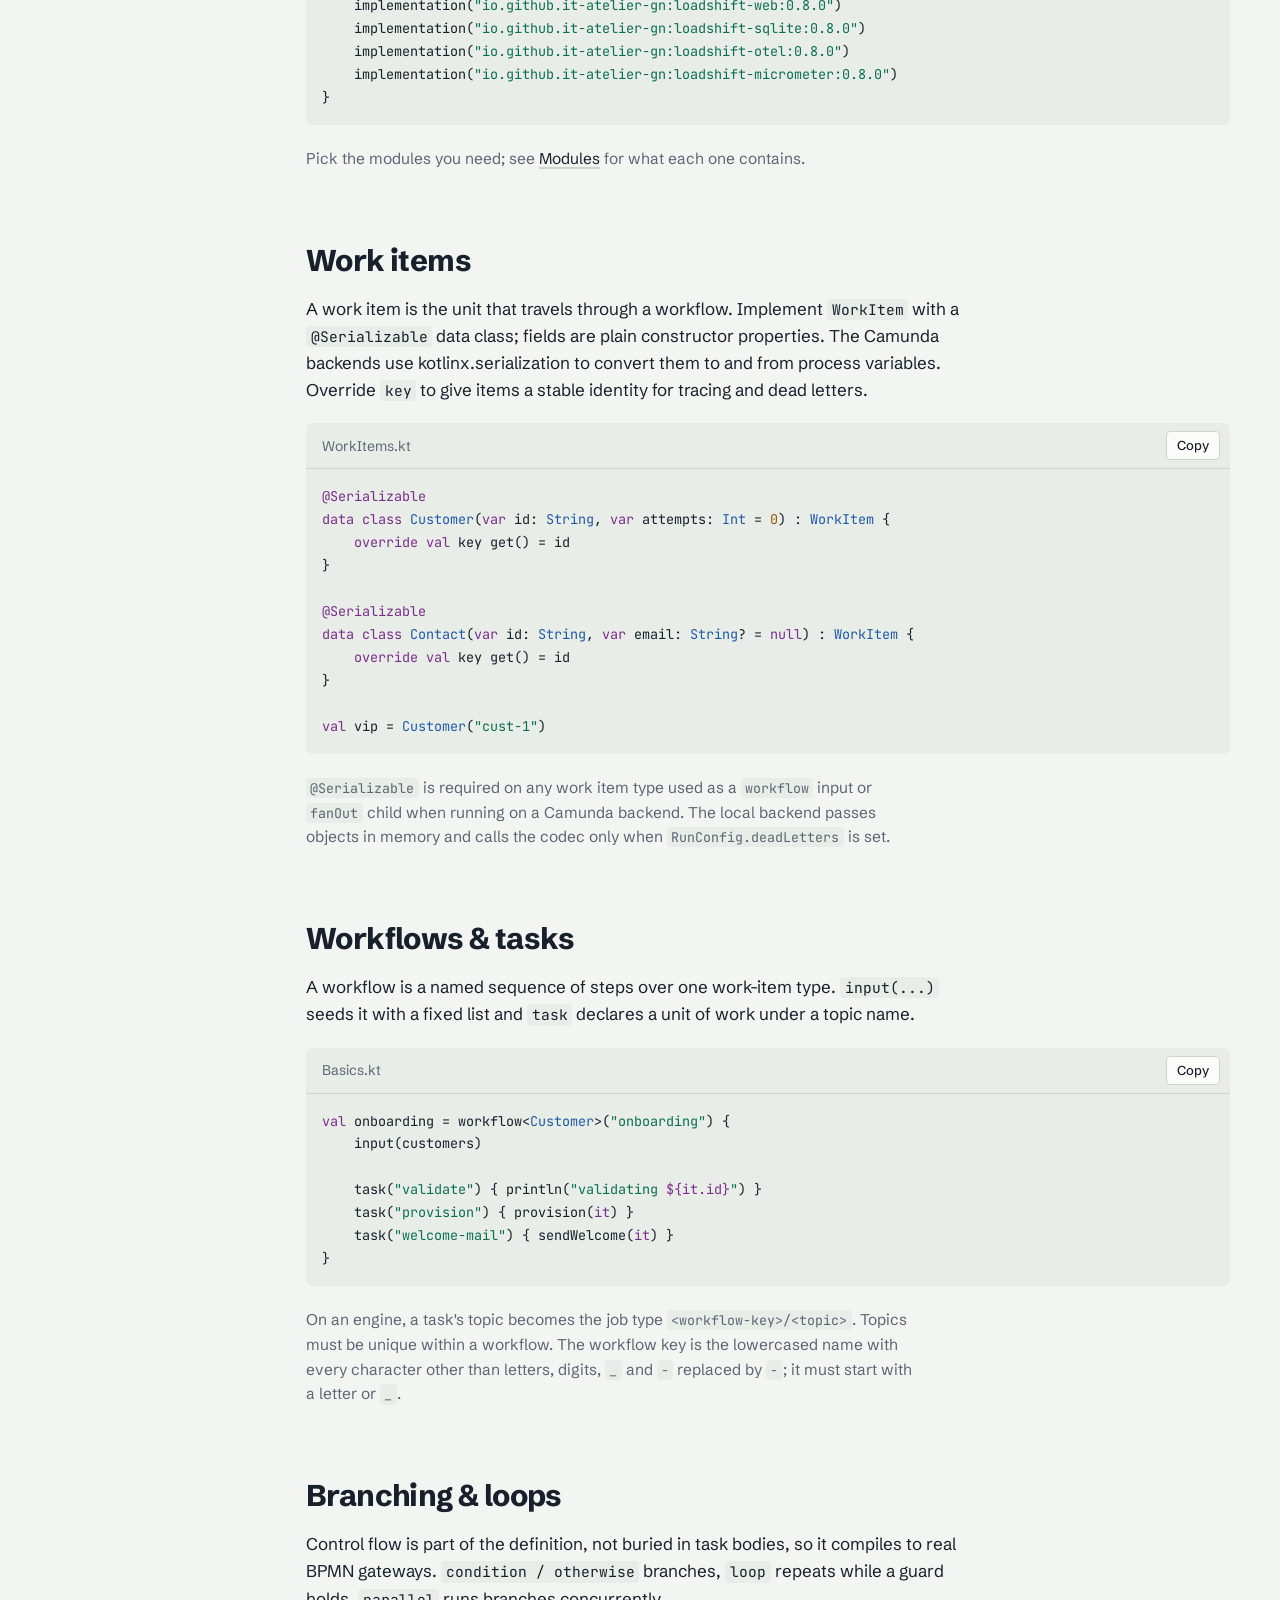
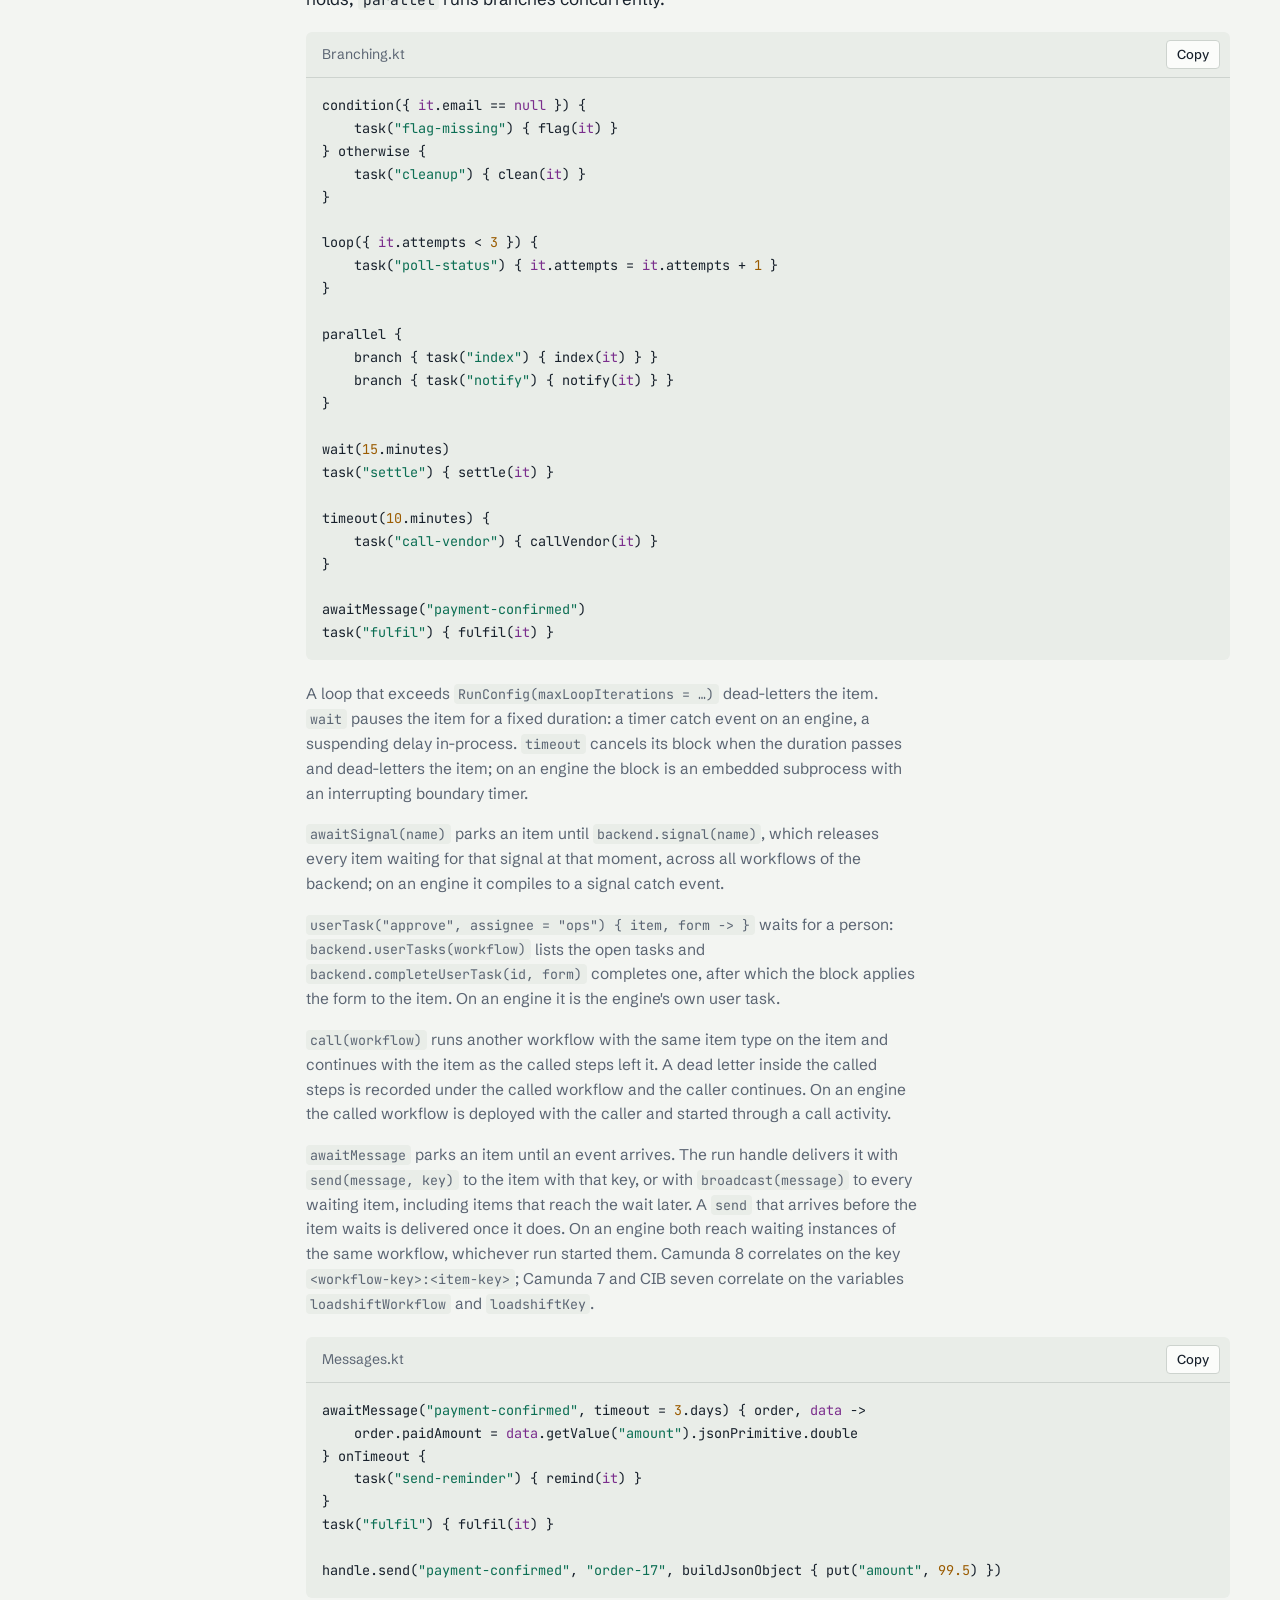
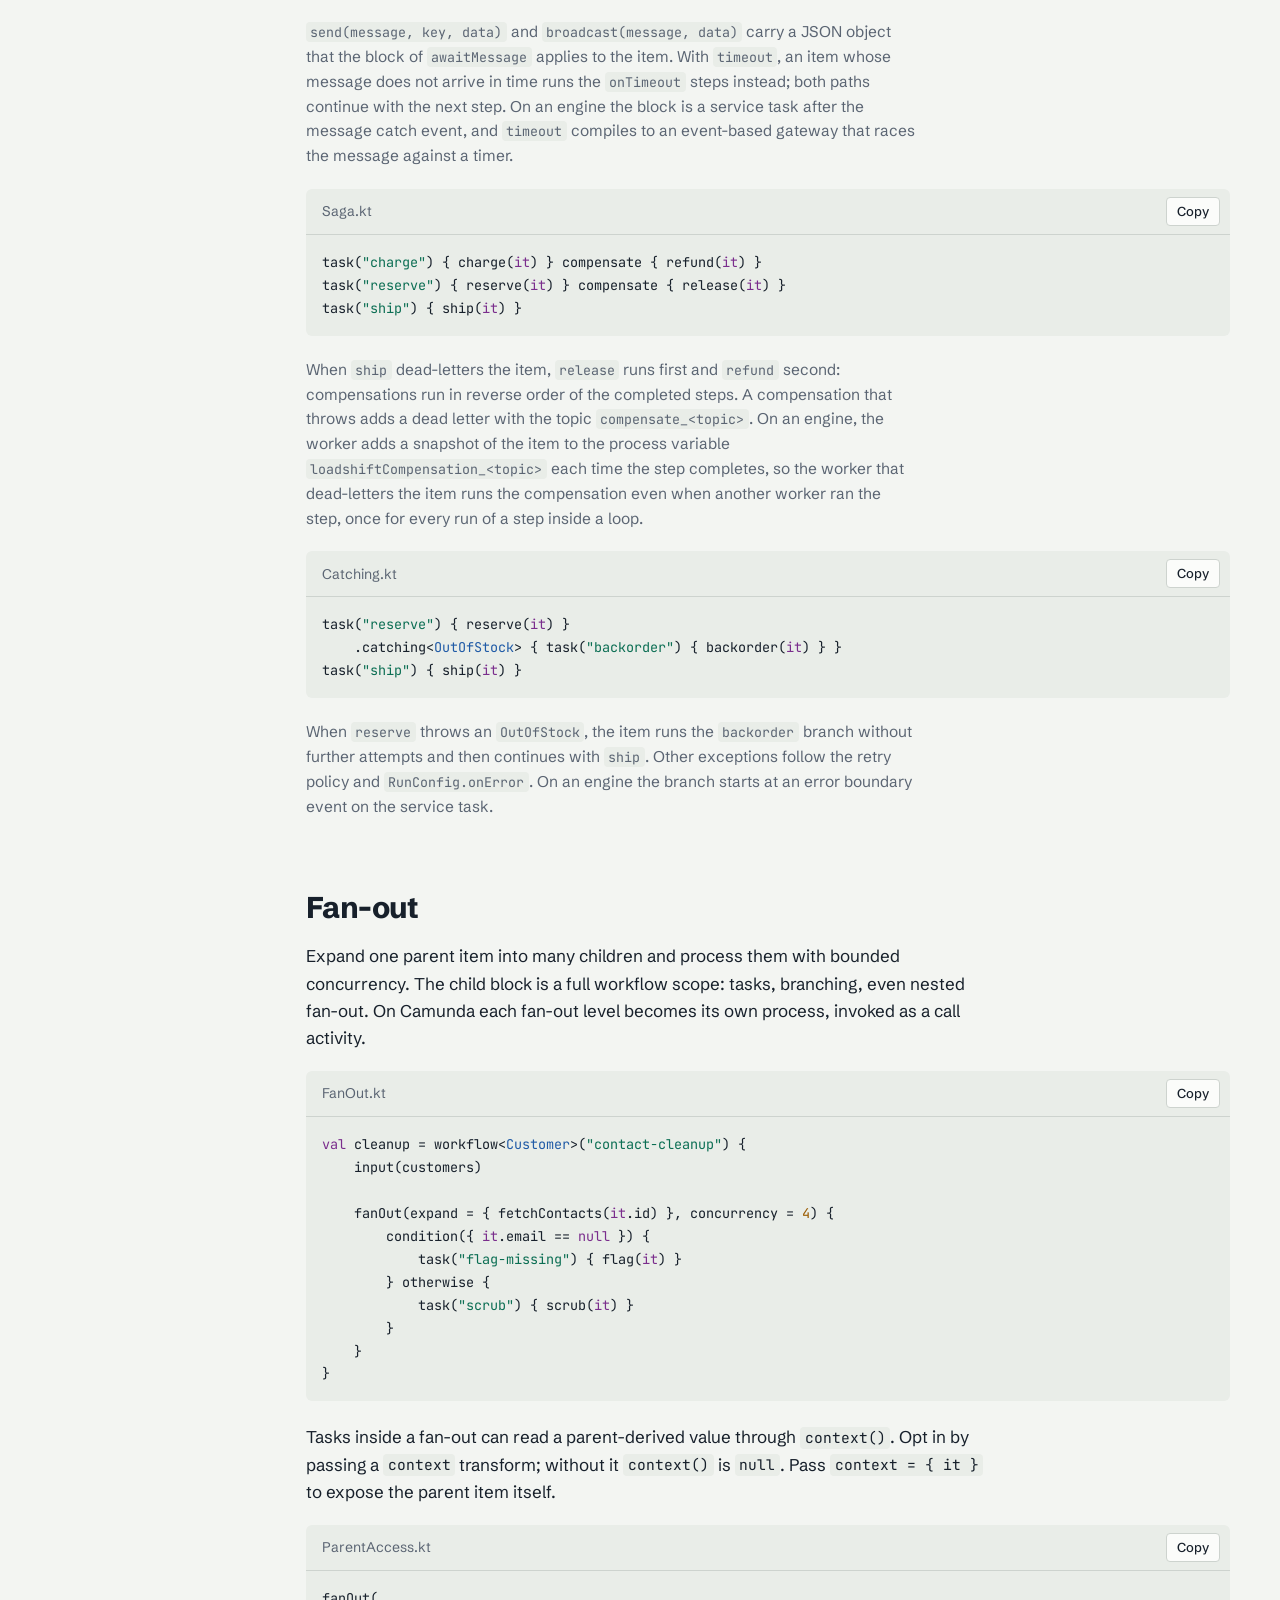
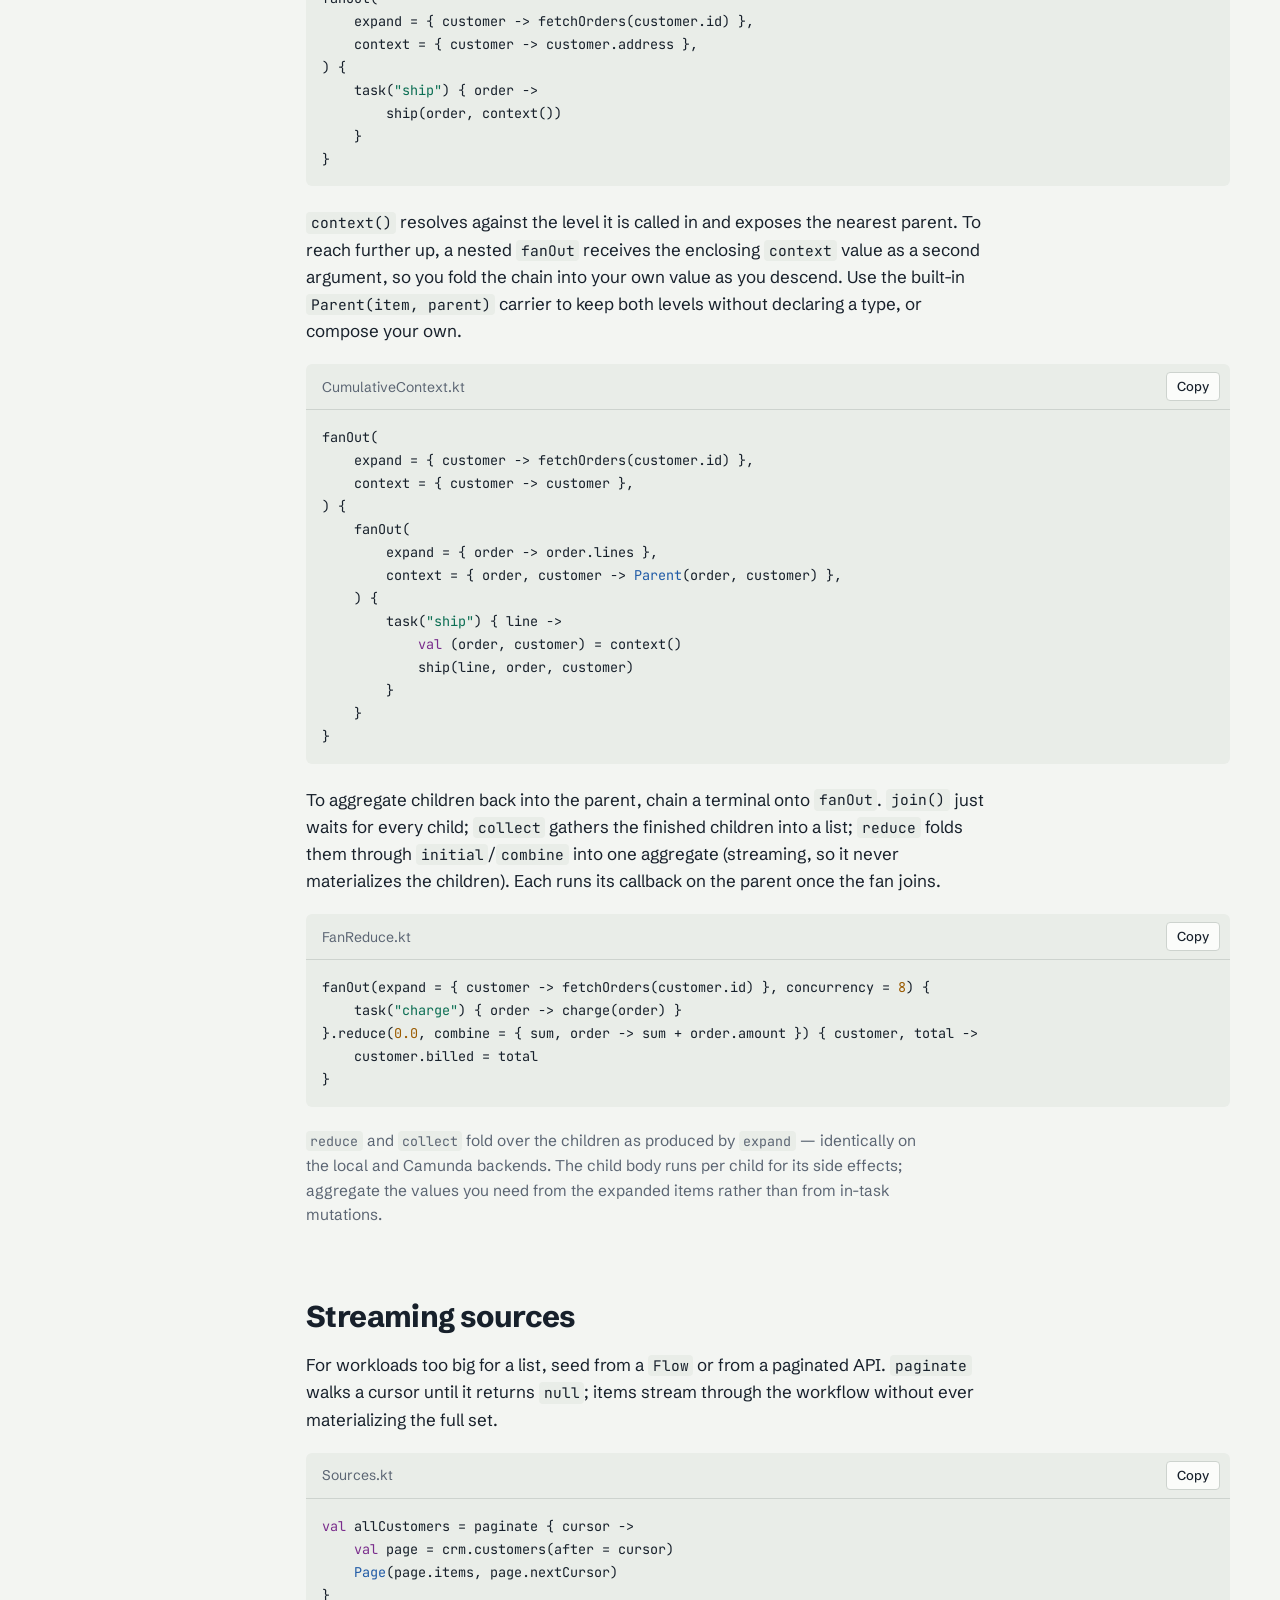
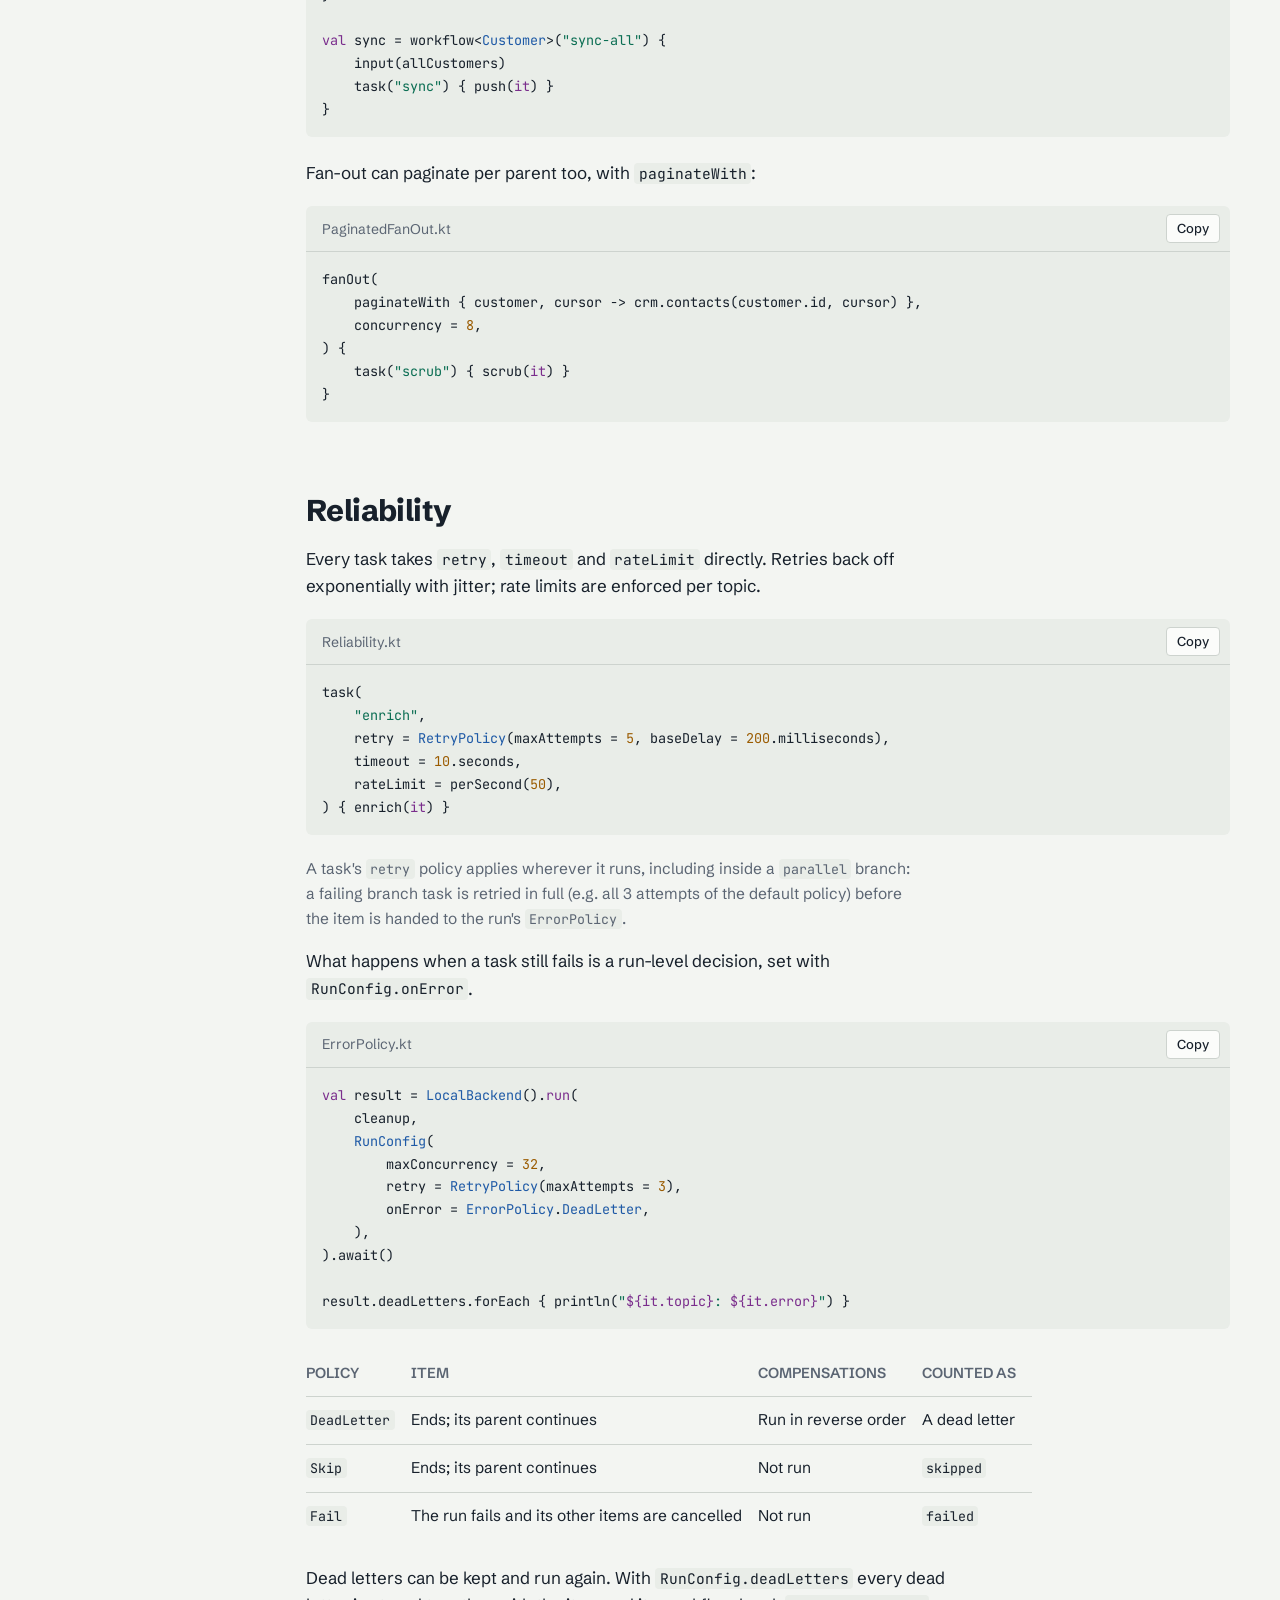
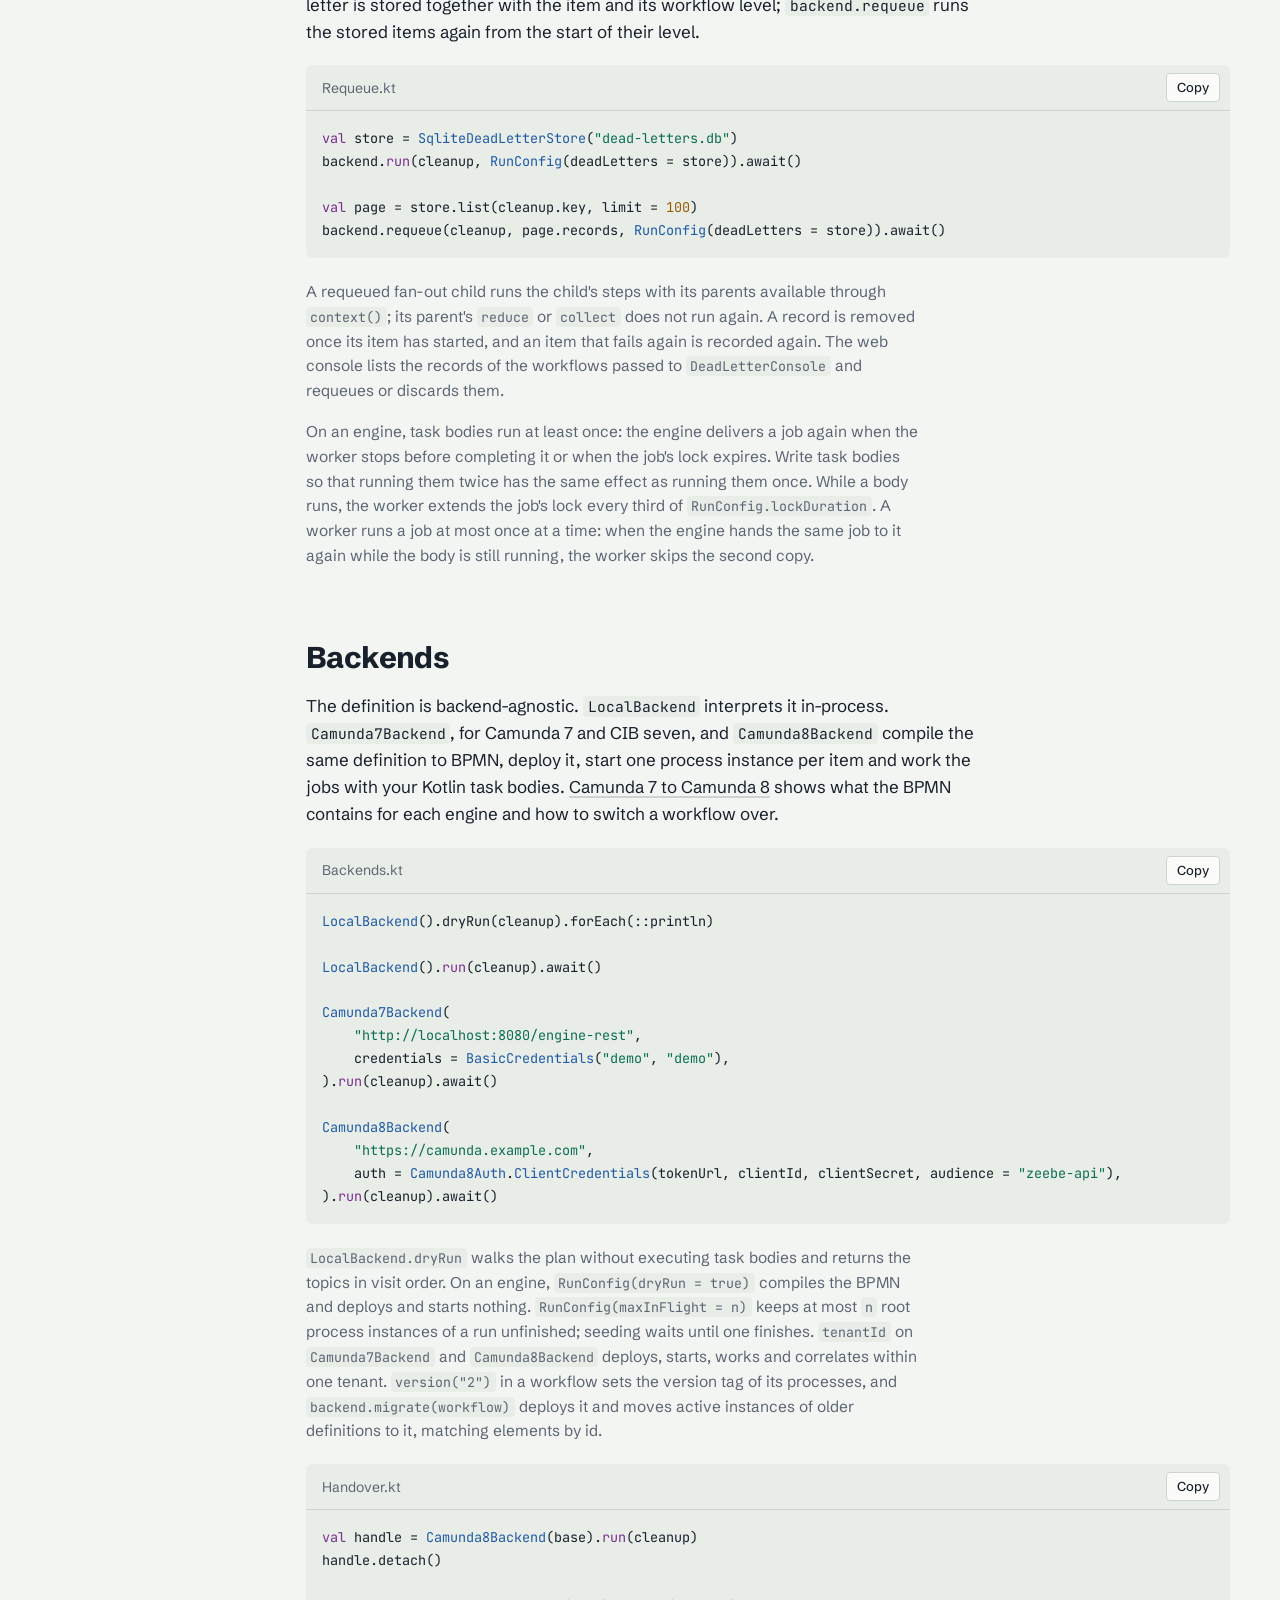
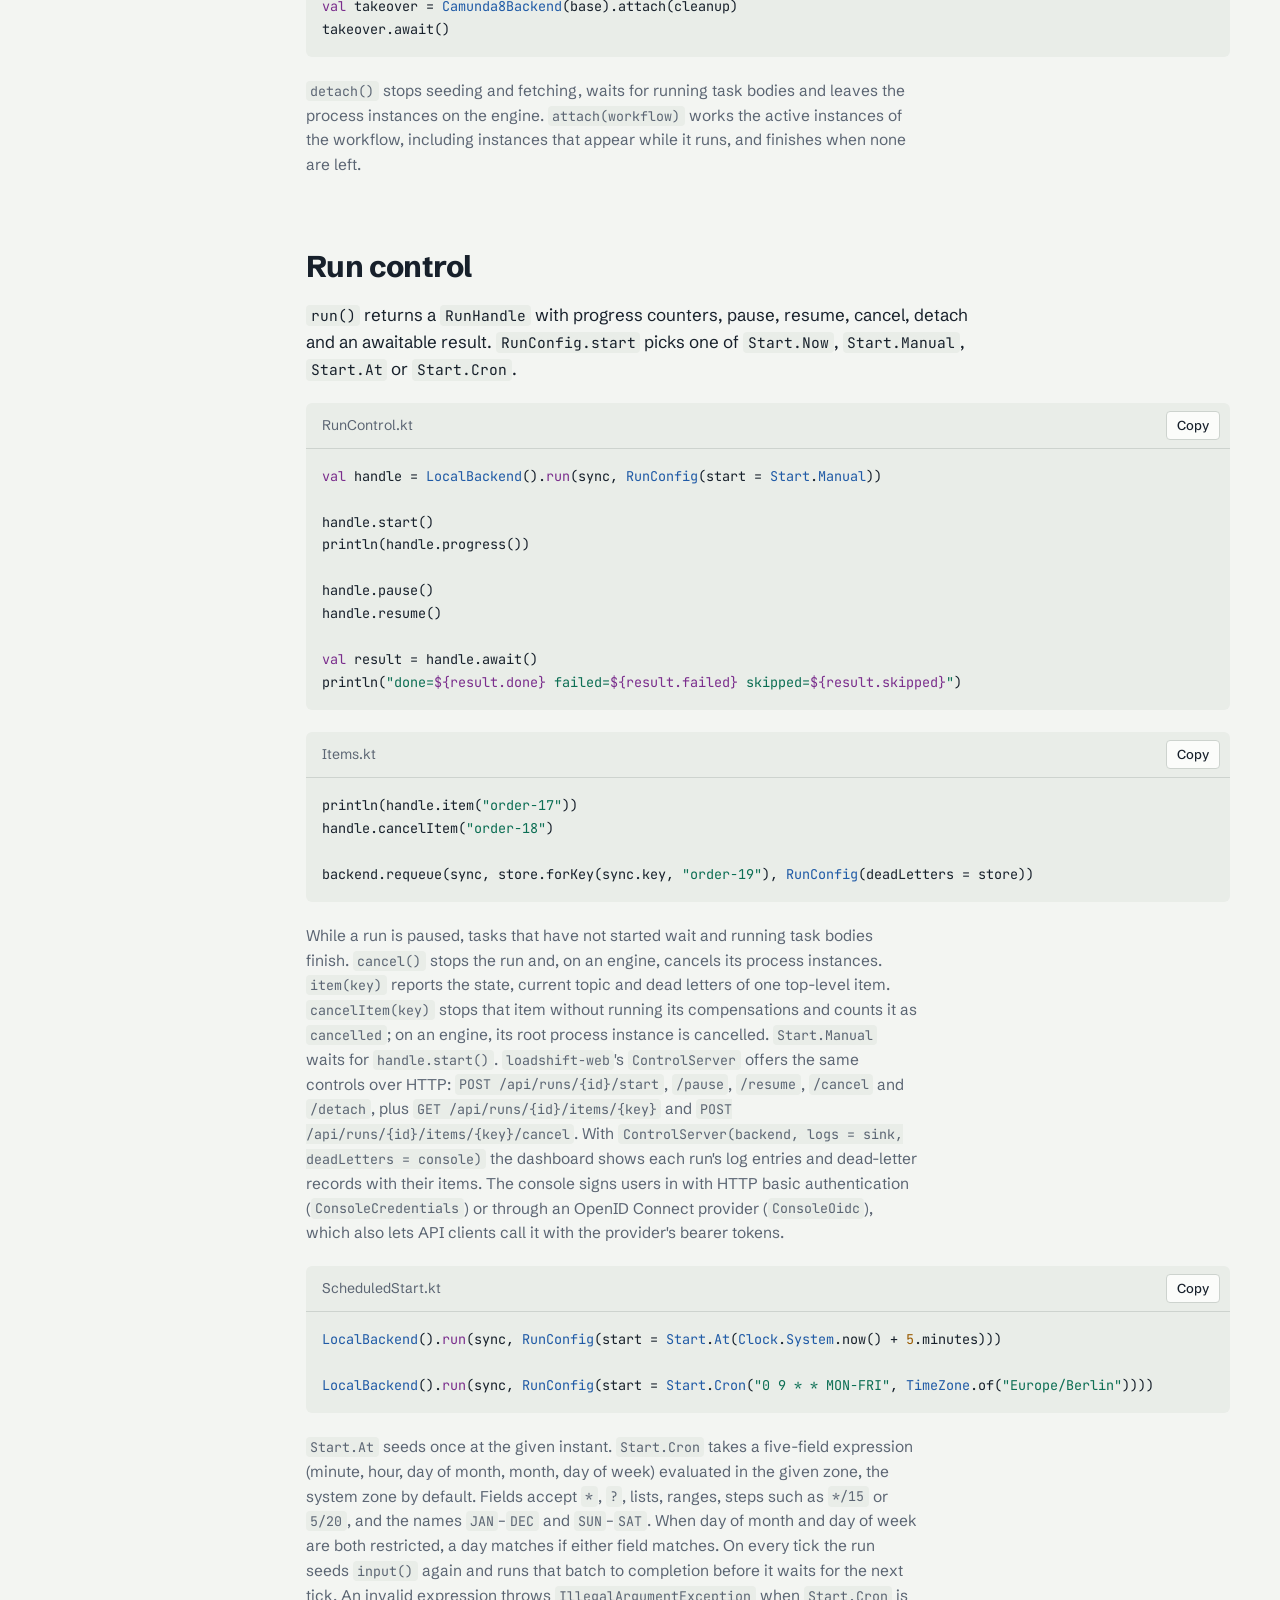
==== commit 423dd8d9: "Release 0.8.0" ====
--- a/docs/index.html
+++ b/docs/index.html
@@ -201,7 +201,7 @@
   <p class="note">Children run concurrently, so the order of the lines varies between runs.</p>
 
   <p>Or pull it into an existing project from Maven Central
-  (<code>io.github.it-atelier-gn</code>, version <code>0.7.2</code>):</p>
+  (<code>io.github.it-atelier-gn</code>, version <code>0.8.0</code>):</p>
   <div class="codecard">
     <div class="codecard-head">
       <div class="tabs" role="tablist">
@@ -212,71 +212,78 @@
       <button class="copy" type="button">Copy</button>
     </div>
     <pre class="tab-panel active" data-tab="kts"><code class="lang-kotlin">dependencies {
-    implementation("io.github.it-atelier-gn:loadshift-core:0.7.2")
-    implementation("io.github.it-atelier-gn:loadshift-local:0.7.2")
-    implementation("io.github.it-atelier-gn:loadshift-camunda-7:0.7.2")
-    implementation("io.github.it-atelier-gn:loadshift-camunda-8:0.7.2")
-    implementation("io.github.it-atelier-gn:loadshift-camunda-8-stream:0.7.2")
-    implementation("io.github.it-atelier-gn:loadshift-web:0.7.2")
-    implementation("io.github.it-atelier-gn:loadshift-sqlite:0.7.2")
-    implementation("io.github.it-atelier-gn:loadshift-otel:0.7.2")
-    implementation("io.github.it-atelier-gn:loadshift-micrometer:0.7.2")
+    implementation("io.github.it-atelier-gn:loadshift-core:0.8.0")
+    implementation("io.github.it-atelier-gn:loadshift-local:0.8.0")
+    implementation("io.github.it-atelier-gn:loadshift-camunda-7:0.8.0")
+    implementation("io.github.it-atelier-gn:loadshift-camunda-7-embedded:0.8.0")
+    implementation("io.github.it-atelier-gn:loadshift-camunda-8:0.8.0")
+    implementation("io.github.it-atelier-gn:loadshift-camunda-8-stream:0.8.0")
+    implementation("io.github.it-atelier-gn:loadshift-web:0.8.0")
+    implementation("io.github.it-atelier-gn:loadshift-sqlite:0.8.0")
+    implementation("io.github.it-atelier-gn:loadshift-otel:0.8.0")
+    implementation("io.github.it-atelier-gn:loadshift-micrometer:0.8.0")
 }</code></pre>
     <pre class="tab-panel" data-tab="groovy"><code class="lang-groovy">dependencies {
-    implementation 'io.github.it-atelier-gn:loadshift-core:0.7.2'
-    implementation 'io.github.it-atelier-gn:loadshift-local:0.7.2'
-    implementation 'io.github.it-atelier-gn:loadshift-camunda-7:0.7.2'
-    implementation 'io.github.it-atelier-gn:loadshift-camunda-8:0.7.2'
-    implementation 'io.github.it-atelier-gn:loadshift-camunda-8-stream:0.7.2'
-    implementation 'io.github.it-atelier-gn:loadshift-web:0.7.2'
-    implementation 'io.github.it-atelier-gn:loadshift-sqlite:0.7.2'
-    implementation 'io.github.it-atelier-gn:loadshift-otel:0.7.2'
-    implementation 'io.github.it-atelier-gn:loadshift-micrometer:0.7.2'
+    implementation 'io.github.it-atelier-gn:loadshift-core:0.8.0'
+    implementation 'io.github.it-atelier-gn:loadshift-local:0.8.0'
+    implementation 'io.github.it-atelier-gn:loadshift-camunda-7:0.8.0'
+    implementation 'io.github.it-atelier-gn:loadshift-camunda-7-embedded:0.8.0'
+    implementation 'io.github.it-atelier-gn:loadshift-camunda-8:0.8.0'
+    implementation 'io.github.it-atelier-gn:loadshift-camunda-8-stream:0.8.0'
+    implementation 'io.github.it-atelier-gn:loadshift-web:0.8.0'
+    implementation 'io.github.it-atelier-gn:loadshift-sqlite:0.8.0'
+    implementation 'io.github.it-atelier-gn:loadshift-otel:0.8.0'
+    implementation 'io.github.it-atelier-gn:loadshift-micrometer:0.8.0'
 }</code></pre>
     <pre class="tab-panel" data-tab="maven"><code class="lang-xml">&lt;dependency&gt;
     &lt;groupId&gt;io.github.it-atelier-gn&lt;/groupId&gt;
     &lt;artifactId&gt;loadshift-core&lt;/artifactId&gt;
-    &lt;version&gt;0.7.2&lt;/version&gt;
+    &lt;version&gt;0.8.0&lt;/version&gt;
 &lt;/dependency&gt;
 &lt;dependency&gt;
     &lt;groupId&gt;io.github.it-atelier-gn&lt;/groupId&gt;
     &lt;artifactId&gt;loadshift-local&lt;/artifactId&gt;
-    &lt;version&gt;0.7.2&lt;/version&gt;
+    &lt;version&gt;0.8.0&lt;/version&gt;
 &lt;/dependency&gt;
 &lt;dependency&gt;
     &lt;groupId&gt;io.github.it-atelier-gn&lt;/groupId&gt;
     &lt;artifactId&gt;loadshift-camunda-7&lt;/artifactId&gt;
-    &lt;version&gt;0.7.2&lt;/version&gt;
+    &lt;version&gt;0.8.0&lt;/version&gt;
+&lt;/dependency&gt;
+&lt;dependency&gt;
+    &lt;groupId&gt;io.github.it-atelier-gn&lt;/groupId&gt;
+    &lt;artifactId&gt;loadshift-camunda-7-embedded&lt;/artifactId&gt;
+    &lt;version&gt;0.8.0&lt;/version&gt;
 &lt;/dependency&gt;
 &lt;dependency&gt;
     &lt;groupId&gt;io.github.it-atelier-gn&lt;/groupId&gt;
     &lt;artifactId&gt;loadshift-camunda-8&lt;/artifactId&gt;
-    &lt;version&gt;0.7.2&lt;/version&gt;
+    &lt;version&gt;0.8.0&lt;/version&gt;
 &lt;/dependency&gt;
 &lt;dependency&gt;
     &lt;groupId&gt;io.github.it-atelier-gn&lt;/groupId&gt;
     &lt;artifactId&gt;loadshift-camunda-8-stream&lt;/artifactId&gt;
-    &lt;version&gt;0.7.2&lt;/version&gt;
+    &lt;version&gt;0.8.0&lt;/version&gt;
 &lt;/dependency&gt;
 &lt;dependency&gt;
     &lt;groupId&gt;io.github.it-atelier-gn&lt;/groupId&gt;
     &lt;artifactId&gt;loadshift-web&lt;/artifactId&gt;
-    &lt;version&gt;0.7.2&lt;/version&gt;
+    &lt;version&gt;0.8.0&lt;/version&gt;
 &lt;/dependency&gt;
 &lt;dependency&gt;
     &lt;groupId&gt;io.github.it-atelier-gn&lt;/groupId&gt;
     &lt;artifactId&gt;loadshift-sqlite&lt;/artifactId&gt;
-    &lt;version&gt;0.7.2&lt;/version&gt;
+    &lt;version&gt;0.8.0&lt;/version&gt;
 &lt;/dependency&gt;
 &lt;dependency&gt;
     &lt;groupId&gt;io.github.it-atelier-gn&lt;/groupId&gt;
     &lt;artifactId&gt;loadshift-otel&lt;/artifactId&gt;
-    &lt;version&gt;0.7.2&lt;/version&gt;
+    &lt;version&gt;0.8.0&lt;/version&gt;
 &lt;/dependency&gt;
 &lt;dependency&gt;
     &lt;groupId&gt;io.github.it-atelier-gn&lt;/groupId&gt;
     &lt;artifactId&gt;loadshift-micrometer&lt;/artifactId&gt;
-    &lt;version&gt;0.7.2&lt;/version&gt;
+    &lt;version&gt;0.8.0&lt;/version&gt;
 &lt;/dependency&gt;</code></pre>
   </div>
   <p class="note">Pick the modules you need; see <a href="#modules">Modules</a> for what each one contains.</p>
@@ -727,6 +734,7 @@
       <tr><td><code>loadshift-core</code></td><td>Flow IR, the DSL, the <code>Backend</code> SPI, and the BPMN compiler with a deterministic diagram layout.</td></tr>
       <tr><td><code>loadshift-local</code></td><td><code>LocalBackend</code>, which runs workflows inside your application without an engine.</td></tr>
       <tr><td><code>loadshift-camunda-7</code></td><td><code>Camunda7Backend</code> for Camunda&nbsp;7 and CIB&nbsp;seven, working external tasks over the REST API.</td></tr>
+      <tr><td><code>loadshift-camunda-7-embedded</code></td><td><code>EmbeddedCamunda7</code>, a CIB&nbsp;seven engine inside your application, worked without a REST connection.</td></tr>
       <tr><td><code>loadshift-camunda-8</code></td><td><code>Camunda8Backend</code> for Camunda&nbsp;8, working jobs over the REST API.</td></tr>
       <tr><td><code>loadshift-camunda-8-stream</code></td><td><code>CamundaJobStream</code>: <code>Camunda8Backend(base, jobStream = stream)</code> receives the jobs Camunda&nbsp;8 pushes over gRPC and activates older jobs over REST.</td></tr>
       <tr><td><code>loadshift-web</code></td><td><code>ControlServer</code>. Web console and JSON API for the runs of a backend, with optional basic authentication.</td></tr>
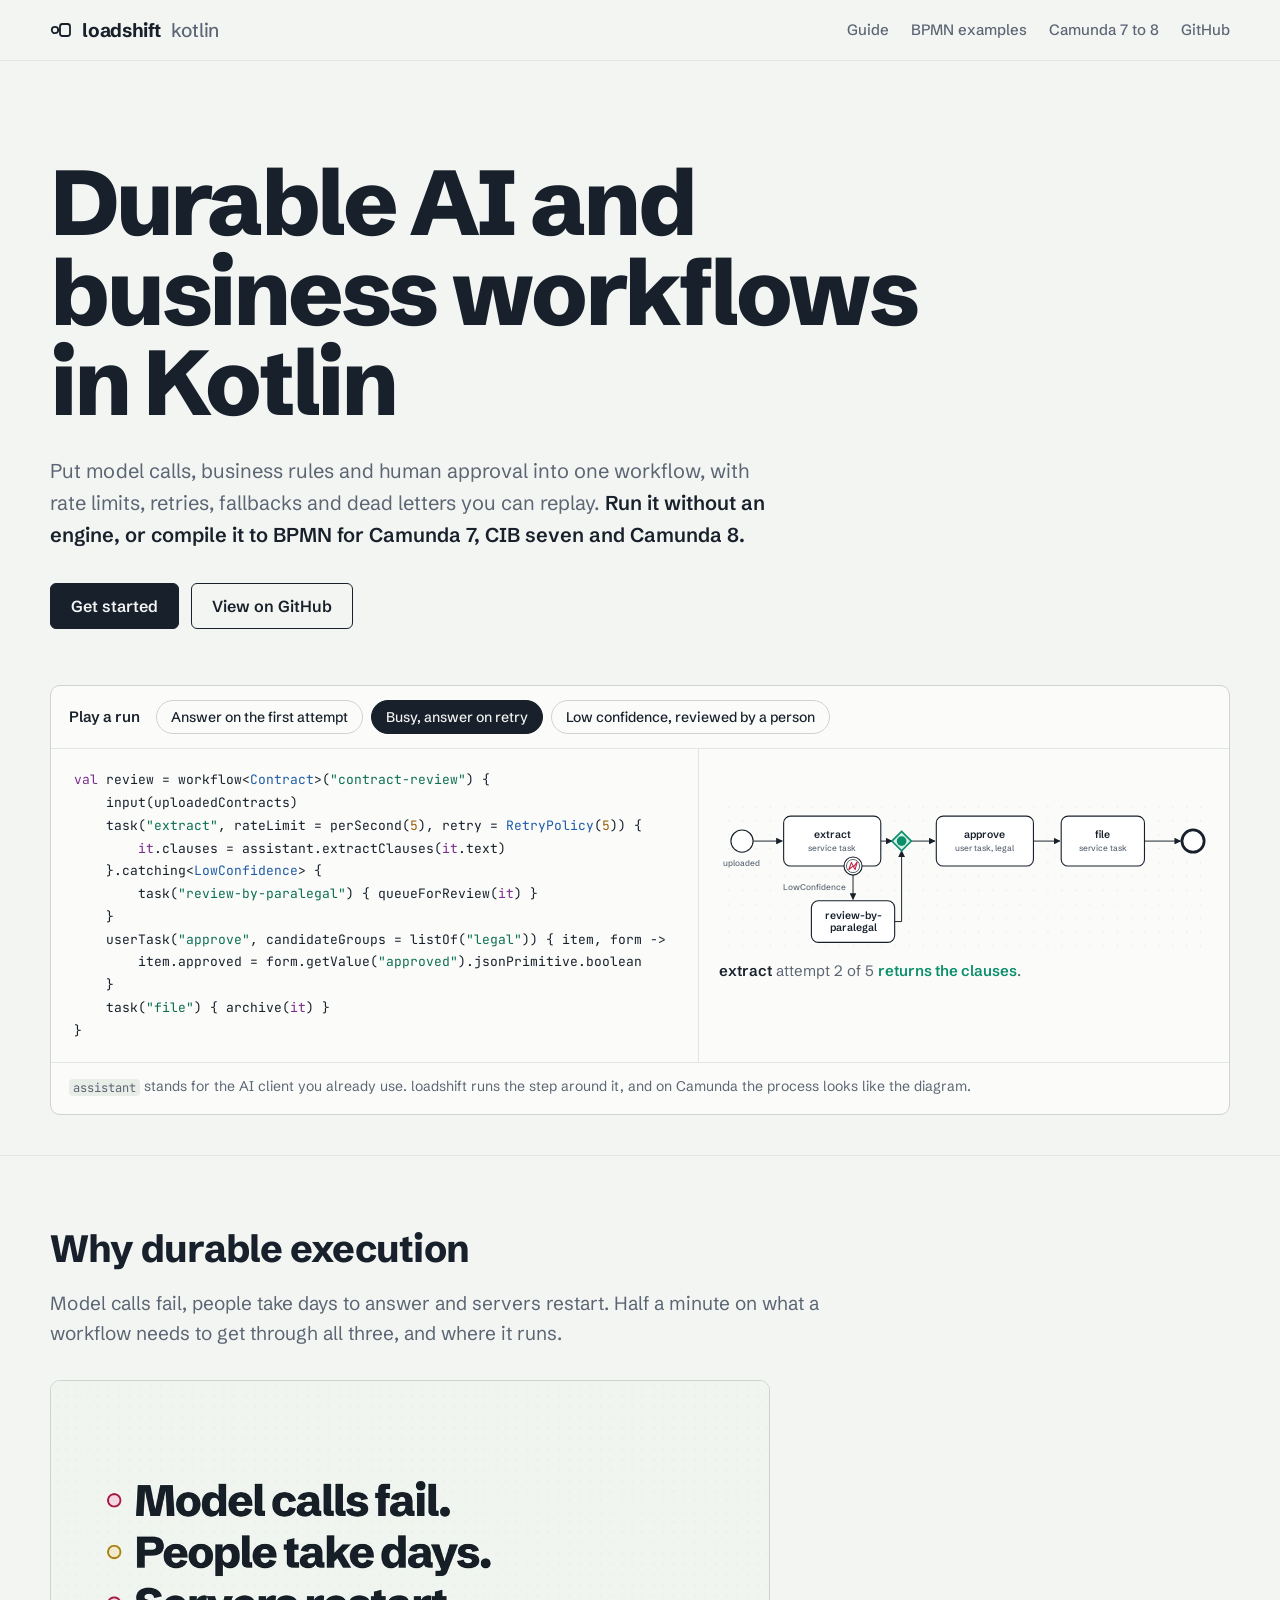
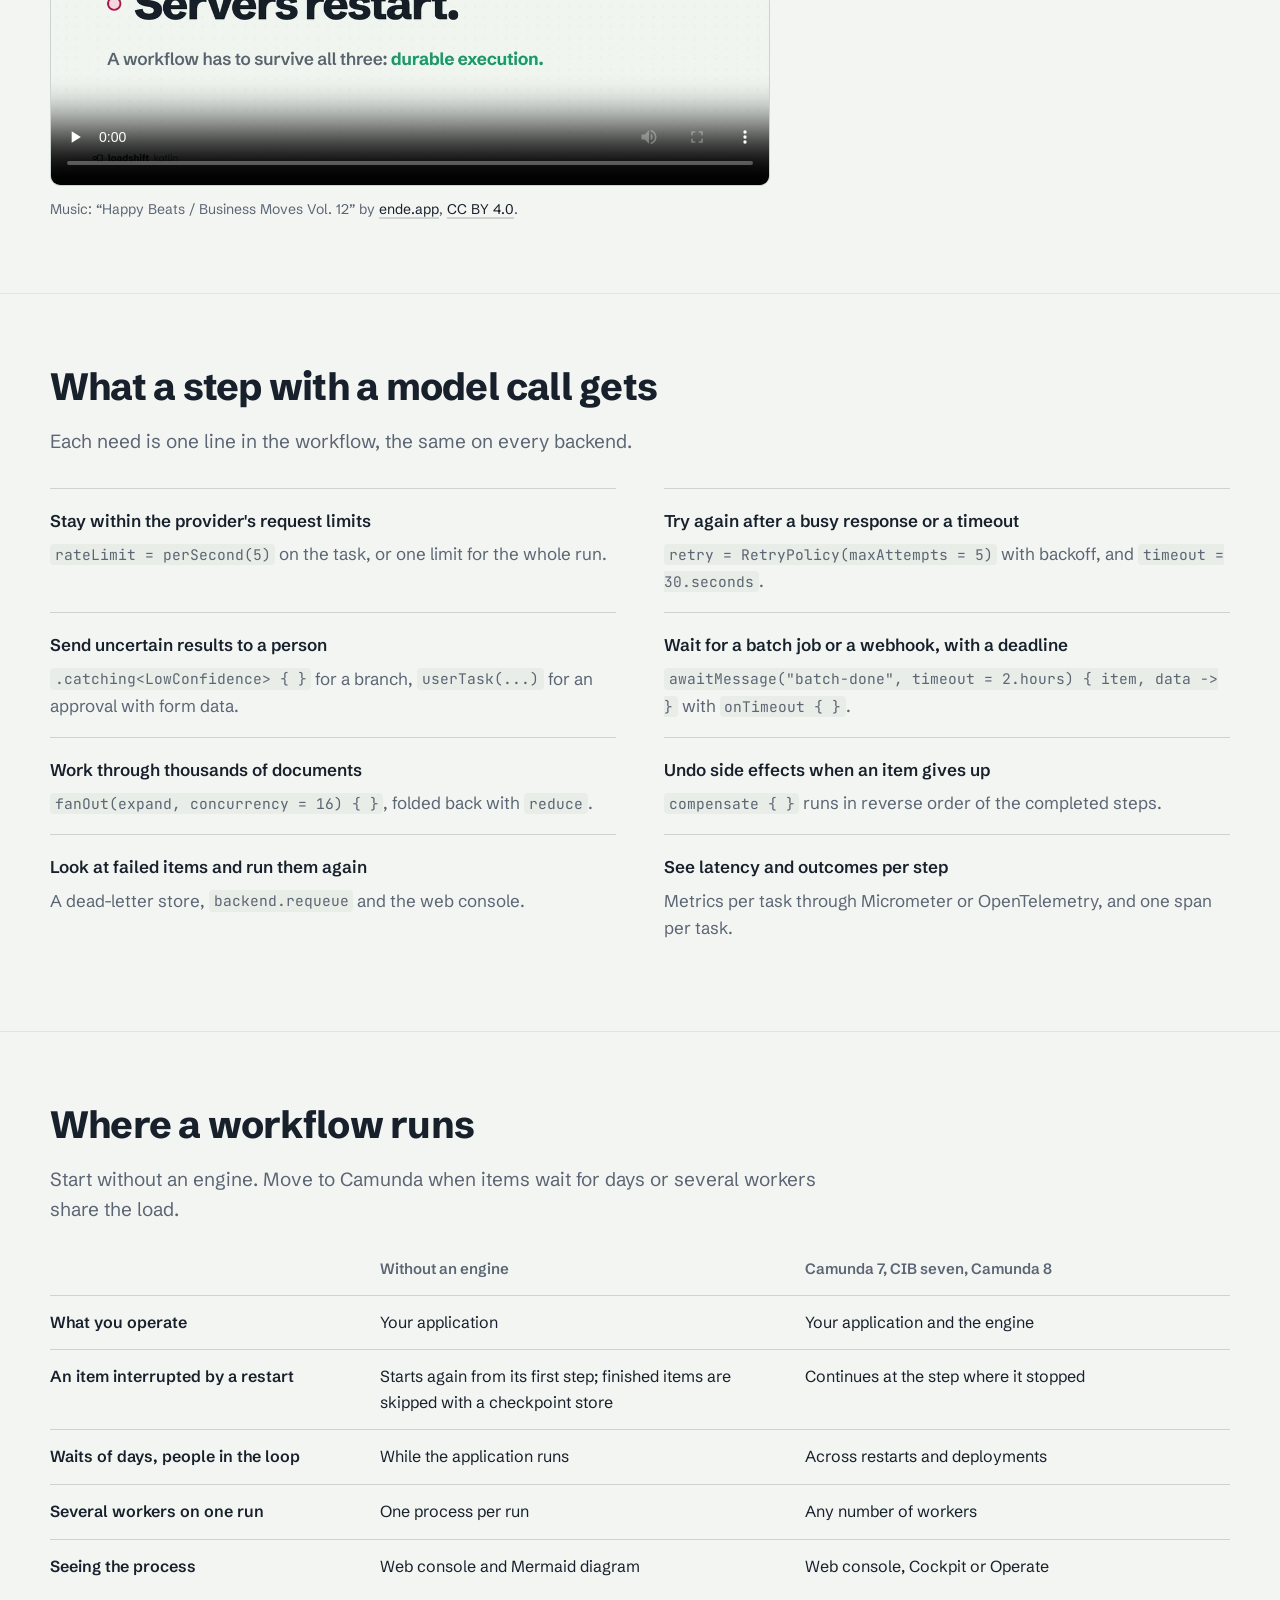
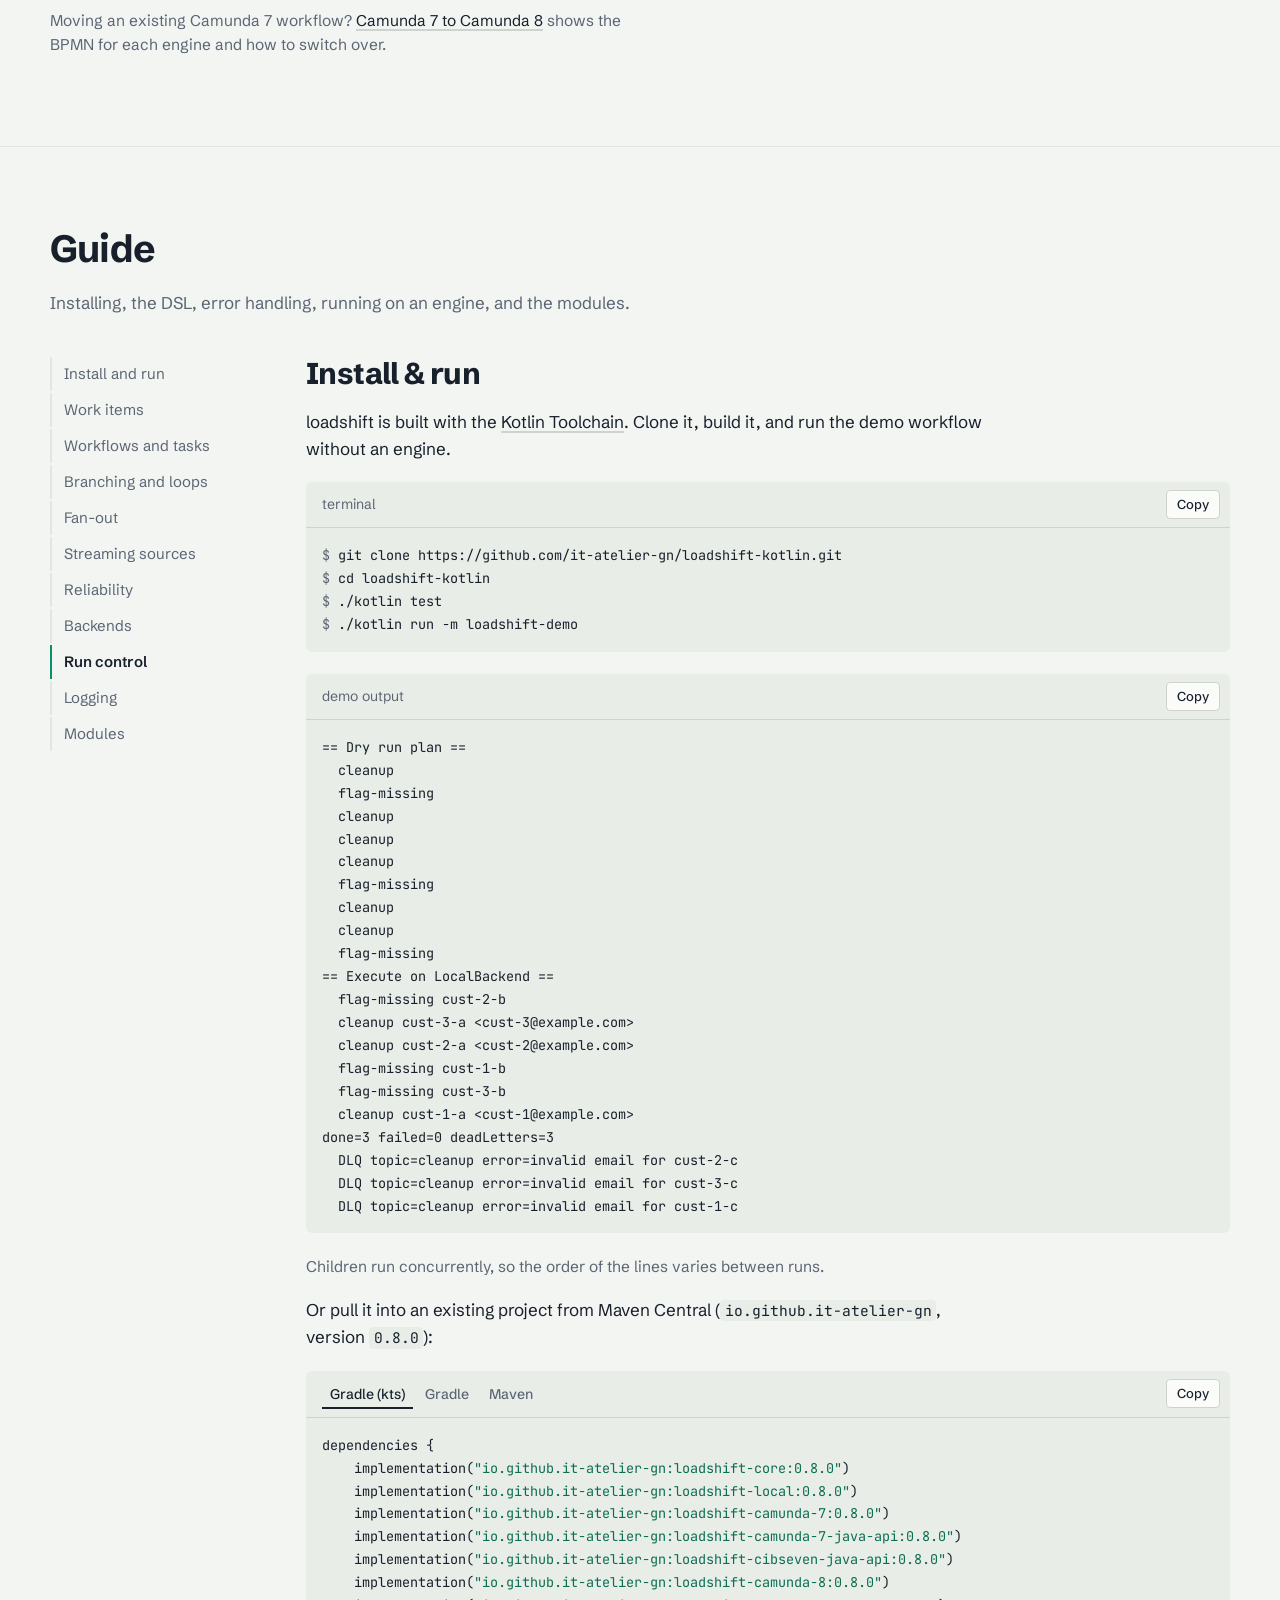
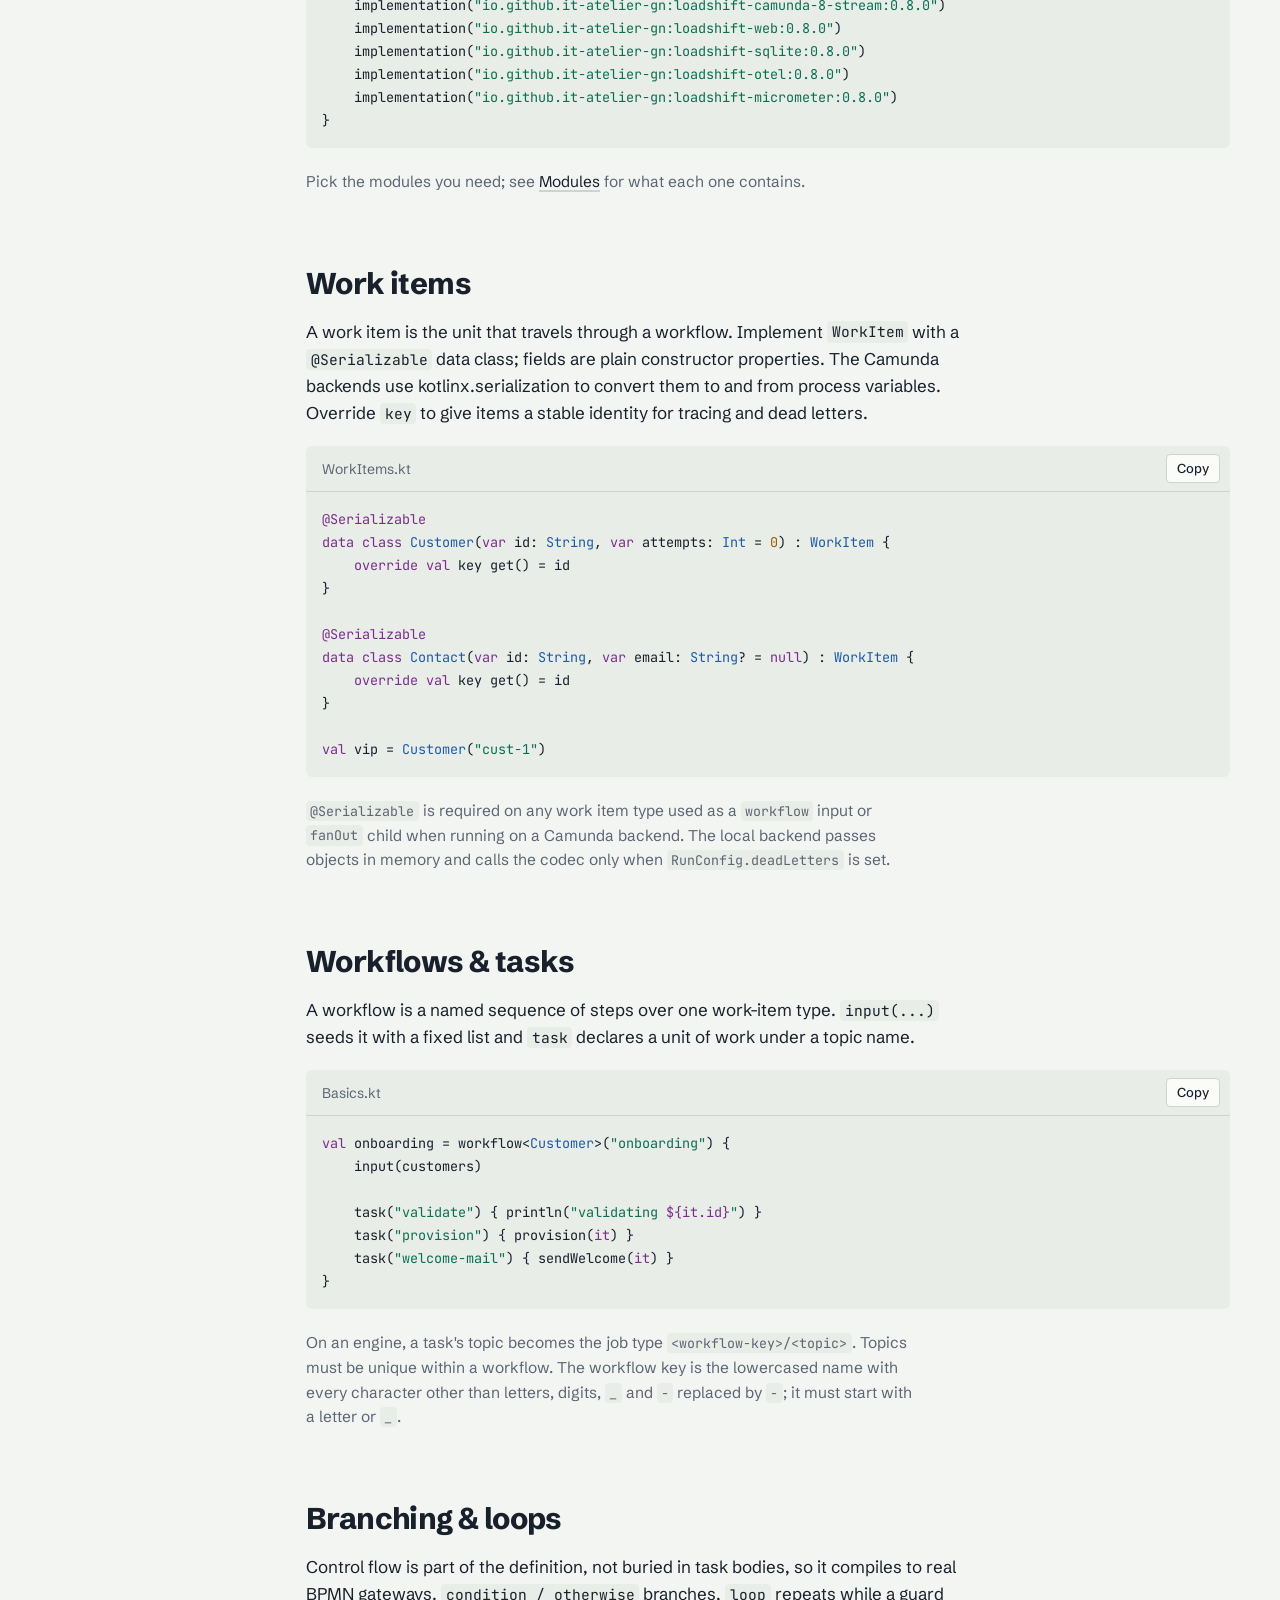
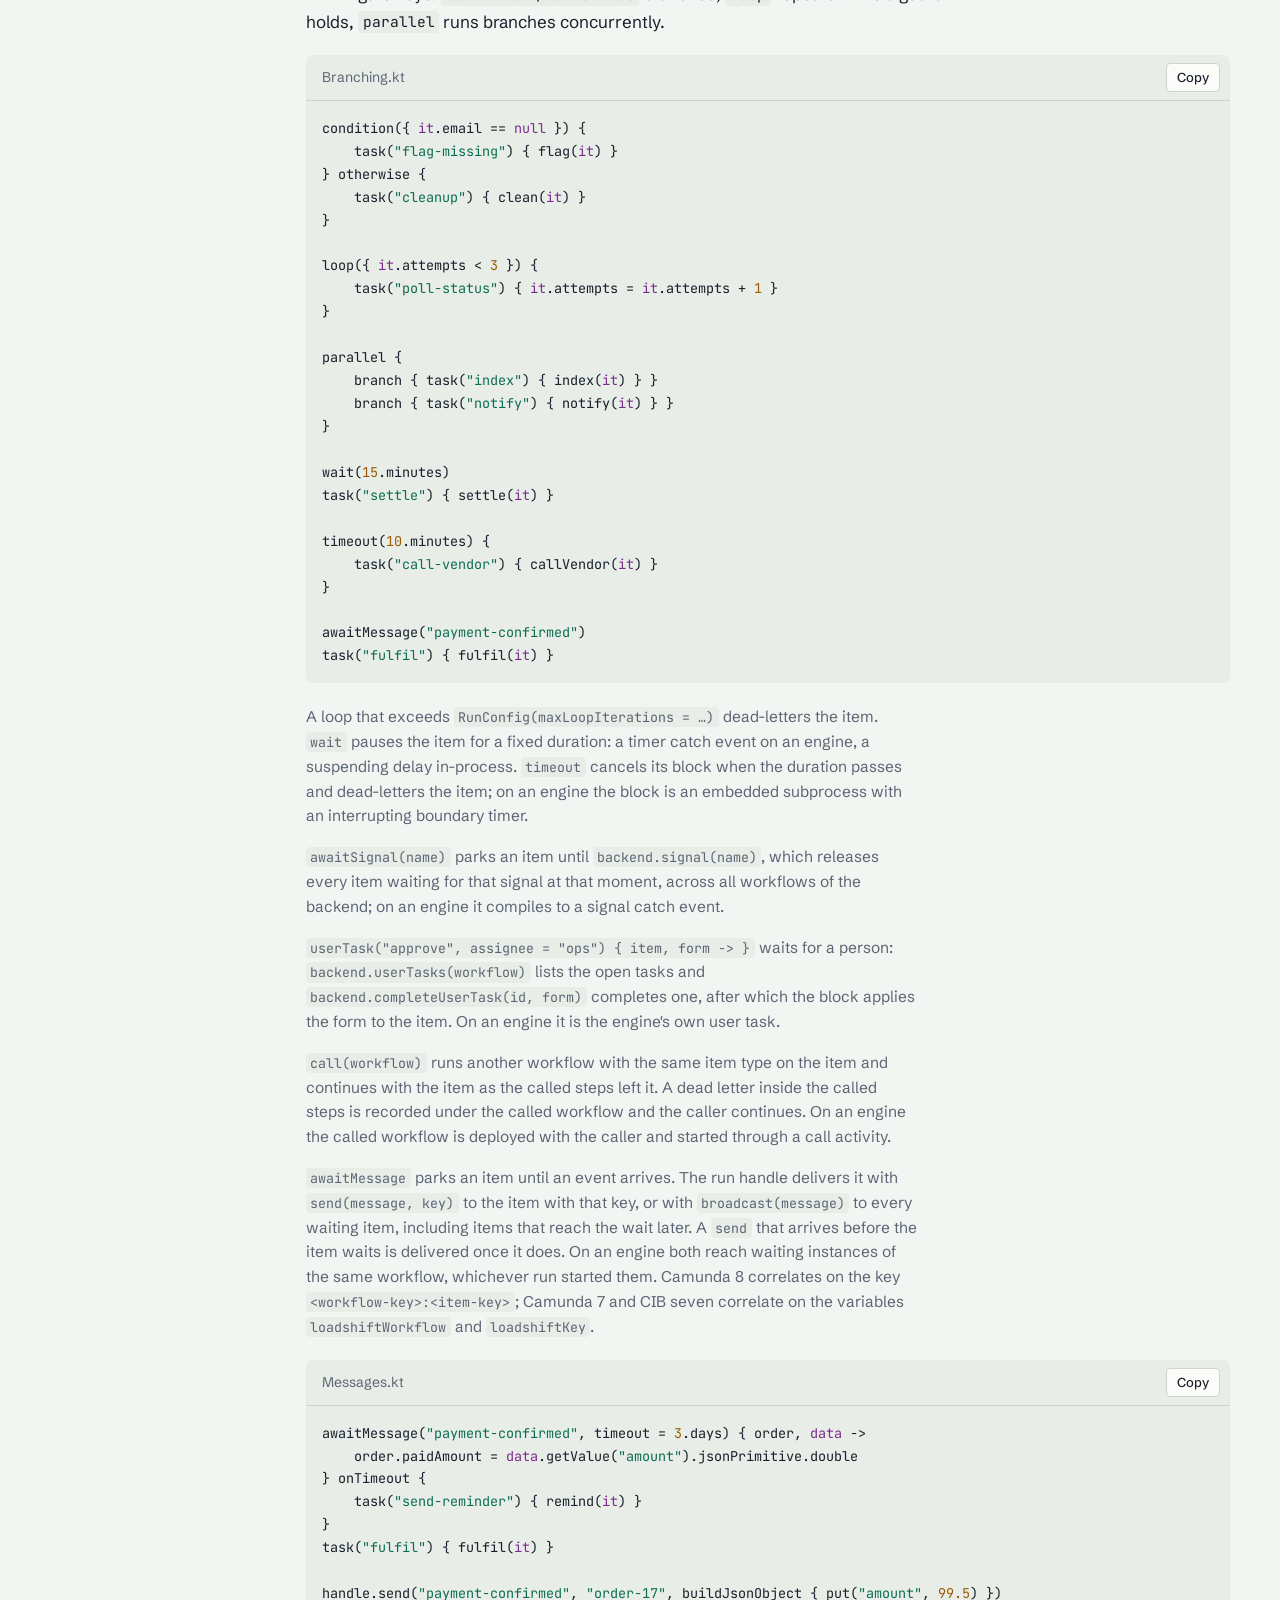
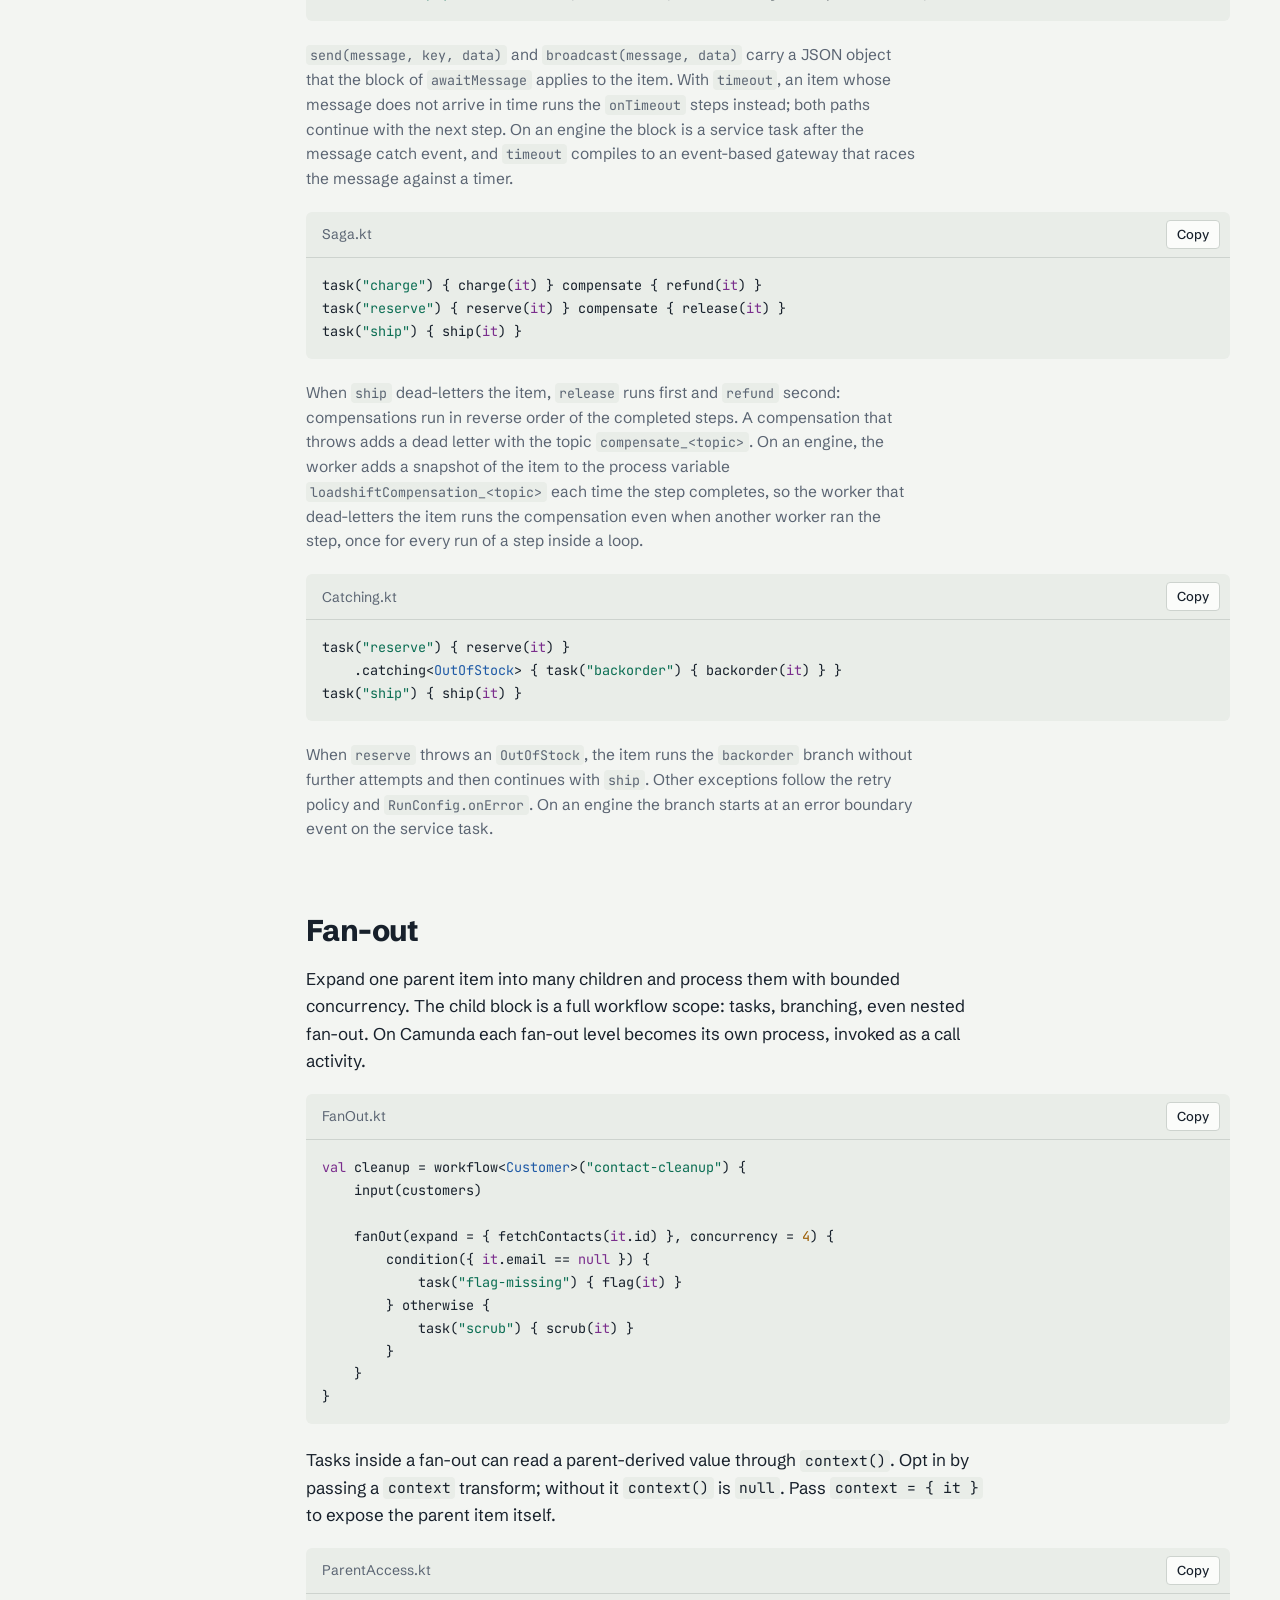
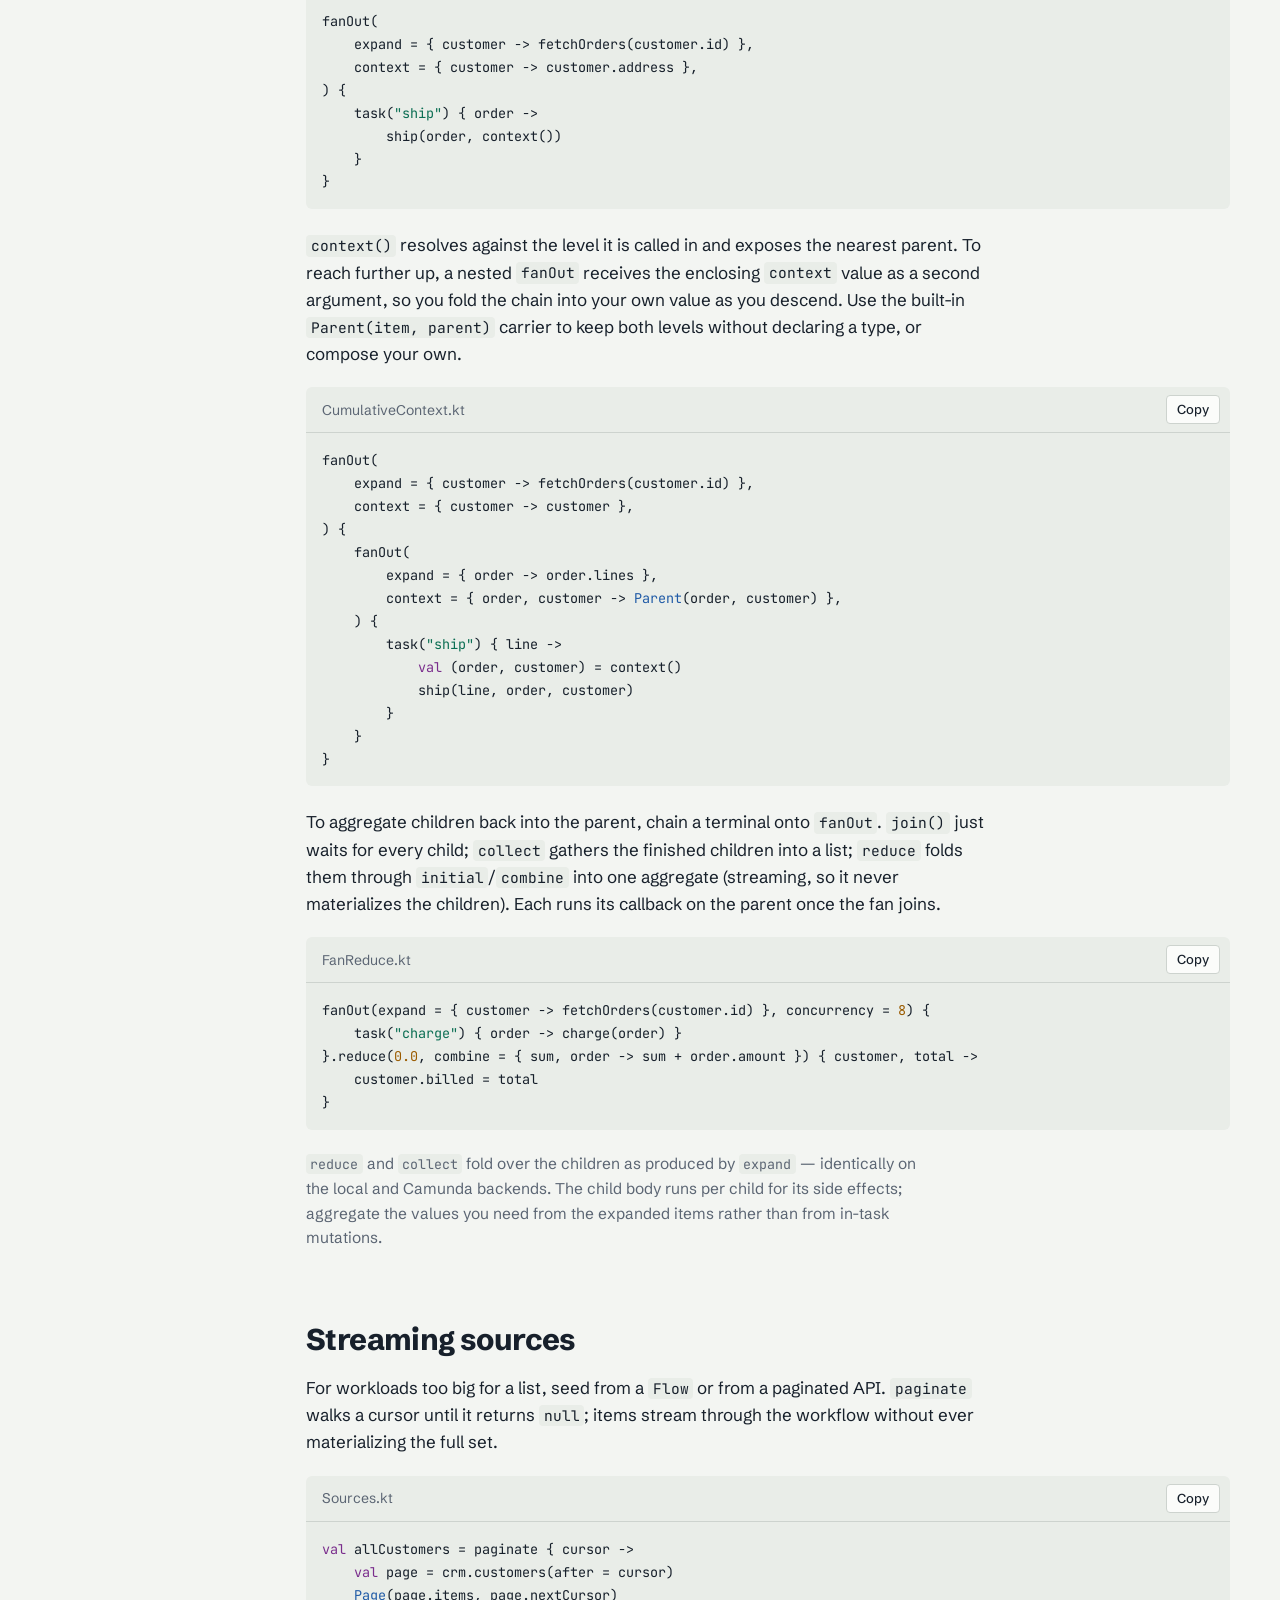
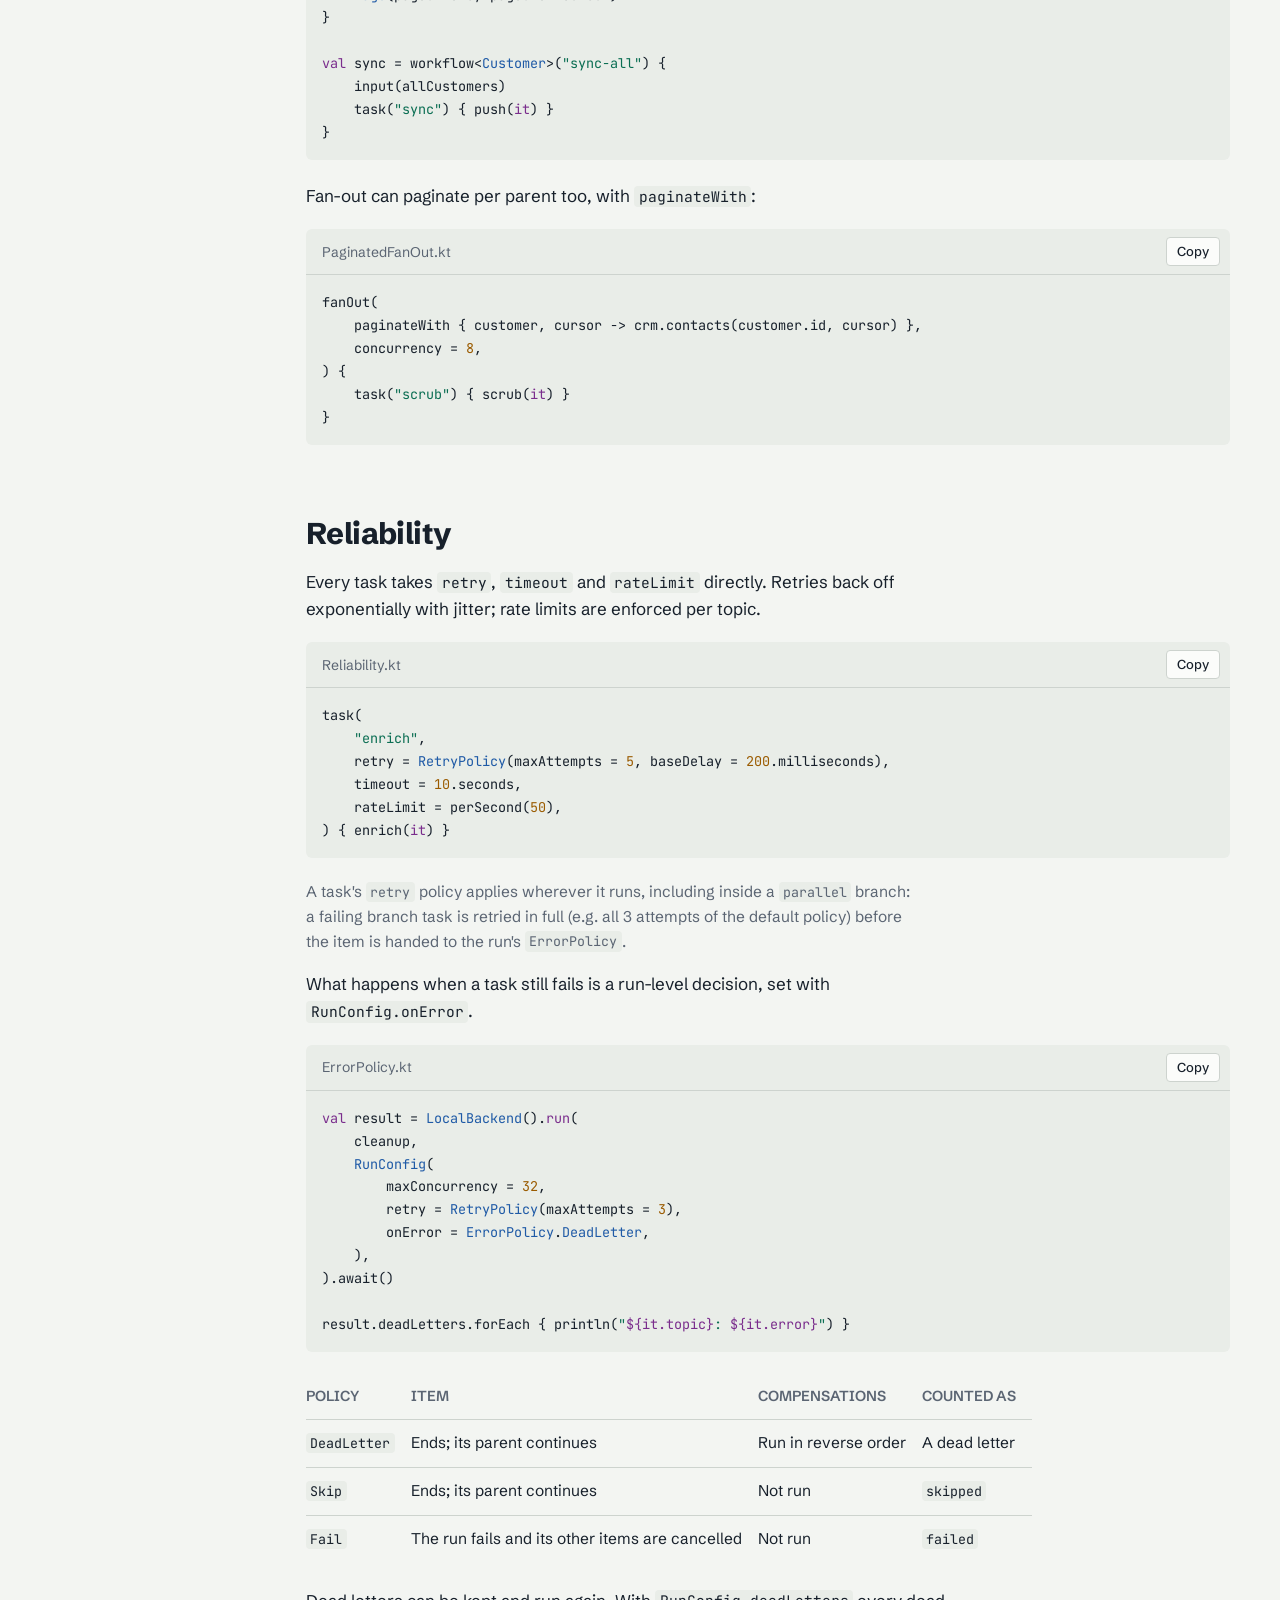
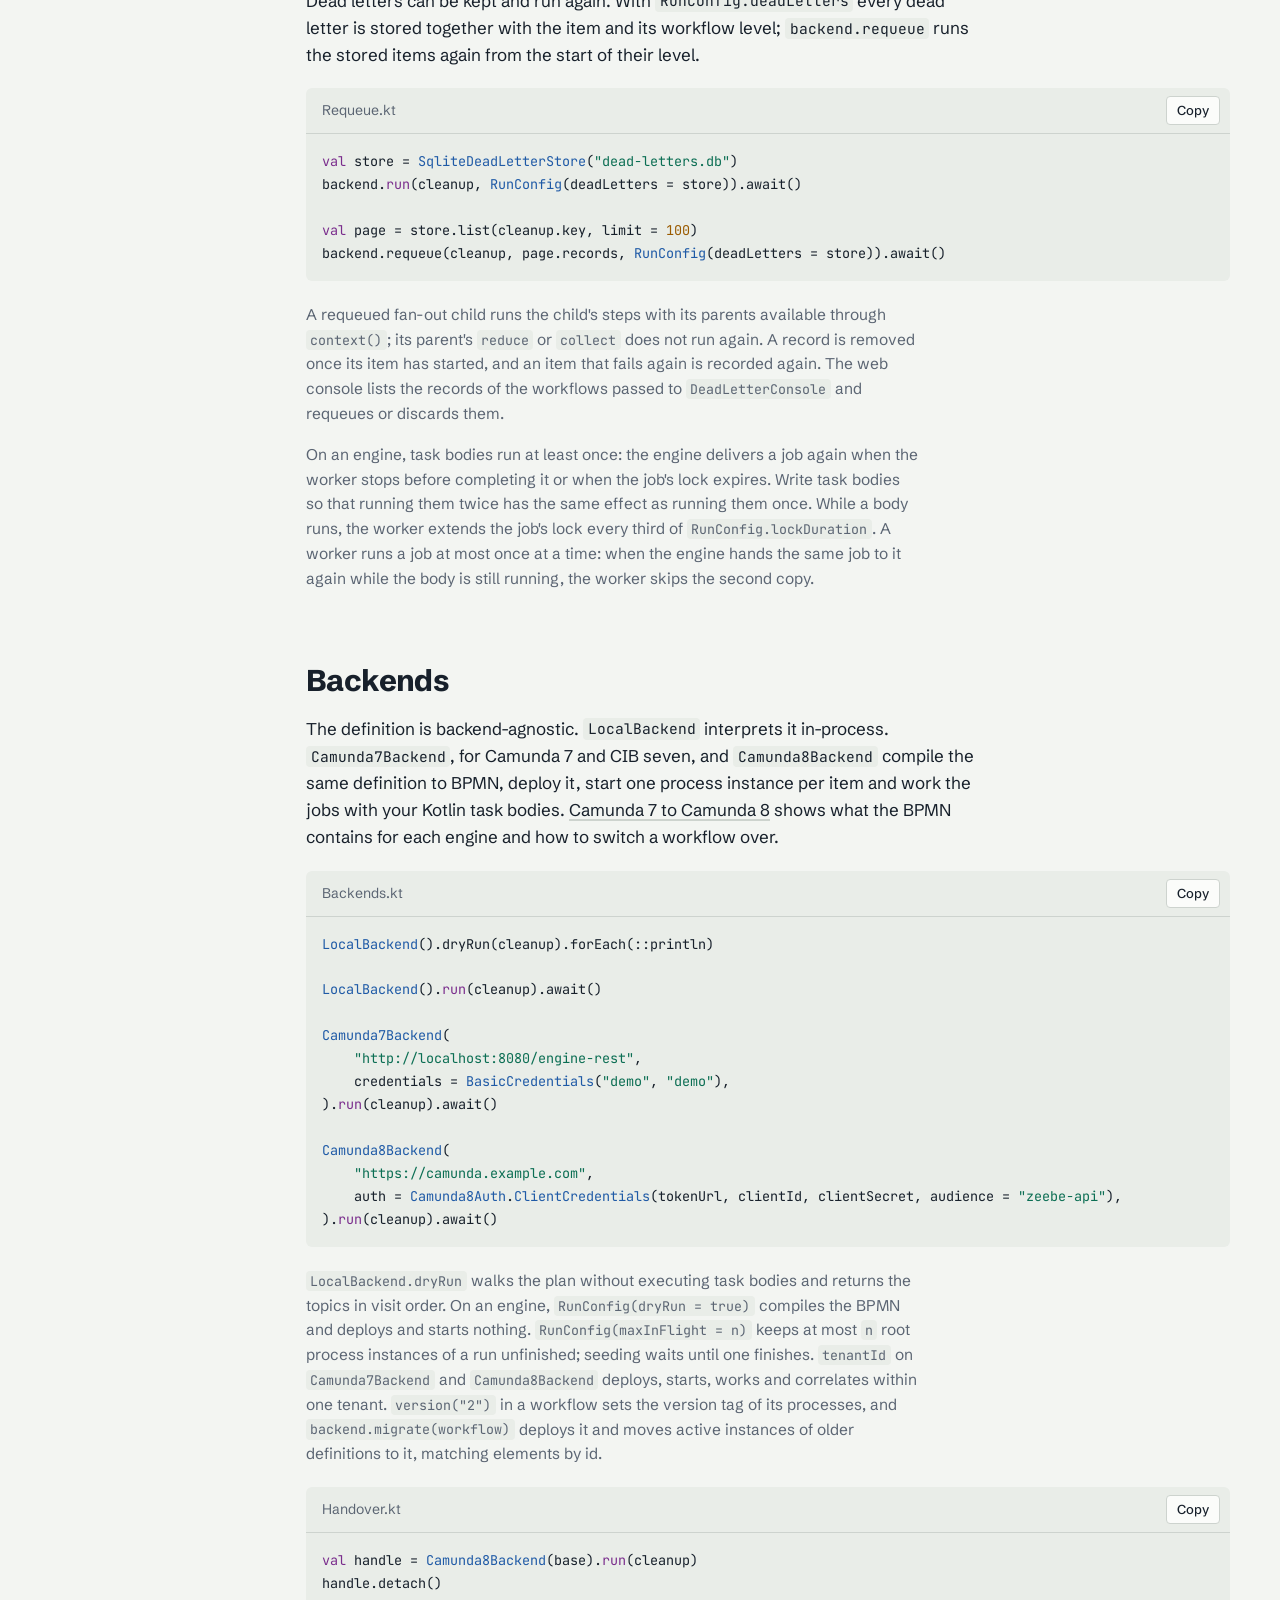
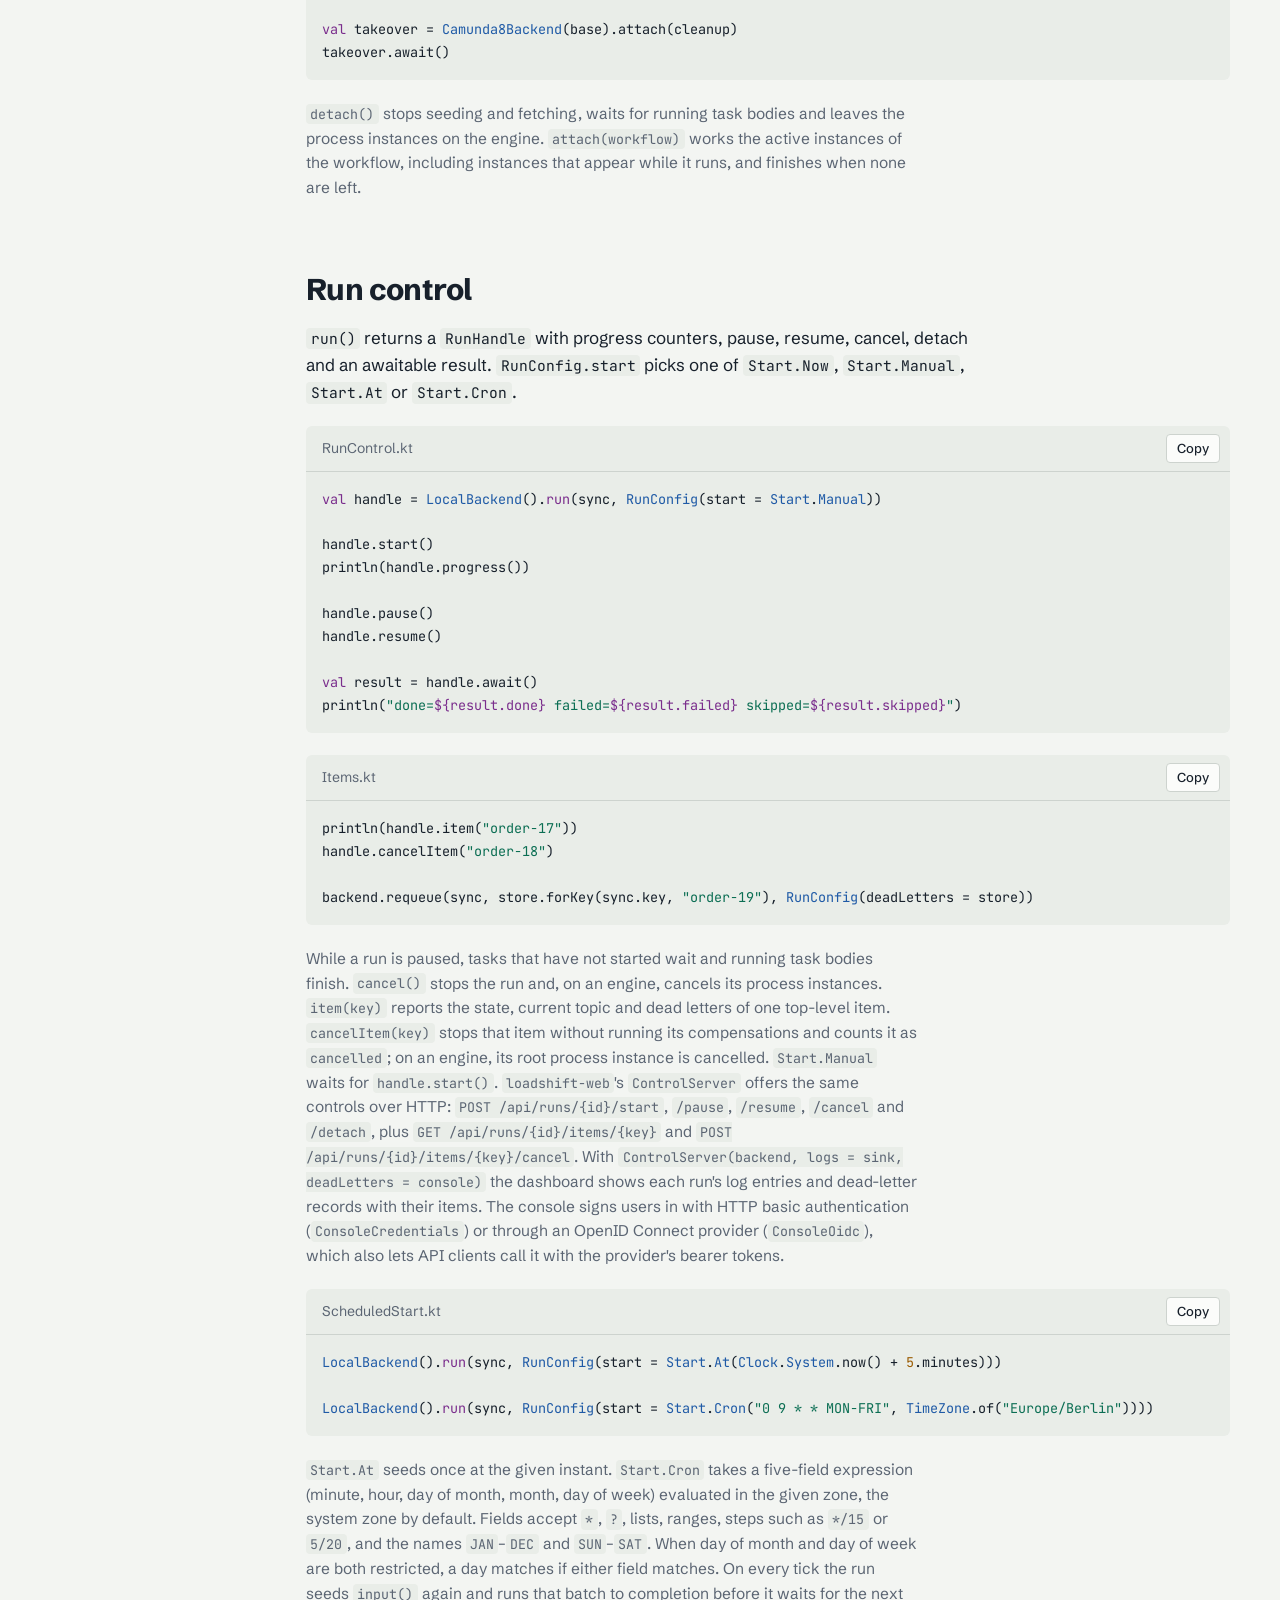
==== commit 195cb167: "Work a Camunda 7 or CIB seven engine in the same JVM through its Java API" ====
--- a/docs/index.html
+++ b/docs/index.html
@@ -215,7 +215,8 @@
     implementation("io.github.it-atelier-gn:loadshift-core:0.8.0")
     implementation("io.github.it-atelier-gn:loadshift-local:0.8.0")
     implementation("io.github.it-atelier-gn:loadshift-camunda-7:0.8.0")
-    implementation("io.github.it-atelier-gn:loadshift-camunda-7-embedded:0.8.0")
+    implementation("io.github.it-atelier-gn:loadshift-camunda-7-java-api:0.8.0")
+    implementation("io.github.it-atelier-gn:loadshift-cibseven-java-api:0.8.0")
     implementation("io.github.it-atelier-gn:loadshift-camunda-8:0.8.0")
     implementation("io.github.it-atelier-gn:loadshift-camunda-8-stream:0.8.0")
     implementation("io.github.it-atelier-gn:loadshift-web:0.8.0")
@@ -227,7 +228,8 @@
     implementation 'io.github.it-atelier-gn:loadshift-core:0.8.0'
     implementation 'io.github.it-atelier-gn:loadshift-local:0.8.0'
     implementation 'io.github.it-atelier-gn:loadshift-camunda-7:0.8.0'
-    implementation 'io.github.it-atelier-gn:loadshift-camunda-7-embedded:0.8.0'
+    implementation 'io.github.it-atelier-gn:loadshift-camunda-7-java-api:0.8.0'
+    implementation 'io.github.it-atelier-gn:loadshift-cibseven-java-api:0.8.0'
     implementation 'io.github.it-atelier-gn:loadshift-camunda-8:0.8.0'
     implementation 'io.github.it-atelier-gn:loadshift-camunda-8-stream:0.8.0'
     implementation 'io.github.it-atelier-gn:loadshift-web:0.8.0'
@@ -252,7 +254,12 @@
 &lt;/dependency&gt;
 &lt;dependency&gt;
     &lt;groupId&gt;io.github.it-atelier-gn&lt;/groupId&gt;
-    &lt;artifactId&gt;loadshift-camunda-7-embedded&lt;/artifactId&gt;
+    &lt;artifactId&gt;loadshift-camunda-7-java-api&lt;/artifactId&gt;
+    &lt;version&gt;0.8.0&lt;/version&gt;
+&lt;/dependency&gt;
+&lt;dependency&gt;
+    &lt;groupId&gt;io.github.it-atelier-gn&lt;/groupId&gt;
+    &lt;artifactId&gt;loadshift-cibseven-java-api&lt;/artifactId&gt;
     &lt;version&gt;0.8.0&lt;/version&gt;
 &lt;/dependency&gt;
 &lt;dependency&gt;
@@ -734,7 +741,8 @@
       <tr><td><code>loadshift-core</code></td><td>Flow IR, the DSL, the <code>Backend</code> SPI, and the BPMN compiler with a deterministic diagram layout.</td></tr>
       <tr><td><code>loadshift-local</code></td><td><code>LocalBackend</code>, which runs workflows inside your application without an engine.</td></tr>
       <tr><td><code>loadshift-camunda-7</code></td><td><code>Camunda7Backend</code> for Camunda&nbsp;7 and CIB&nbsp;seven, working external tasks over the REST API.</td></tr>
-      <tr><td><code>loadshift-camunda-7-embedded</code></td><td><code>EmbeddedCamunda7</code>, a CIB&nbsp;seven engine inside your application, worked without a REST connection.</td></tr>
+      <tr><td><code>loadshift-camunda-7-java-api</code></td><td><code>Camunda7JavaApi</code>, which works a Camunda&nbsp;7 engine in the same JVM through its Java API.</td></tr>
+      <tr><td><code>loadshift-cibseven-java-api</code></td><td><code>CibSevenJavaApi</code>, which works a CIB&nbsp;seven engine in the same JVM through its Java API.</td></tr>
       <tr><td><code>loadshift-camunda-8</code></td><td><code>Camunda8Backend</code> for Camunda&nbsp;8, working jobs over the REST API.</td></tr>
       <tr><td><code>loadshift-camunda-8-stream</code></td><td><code>CamundaJobStream</code>: <code>Camunda8Backend(base, jobStream = stream)</code> receives the jobs Camunda&nbsp;8 pushes over gRPC and activates older jobs over REST.</td></tr>
       <tr><td><code>loadshift-web</code></td><td><code>ControlServer</code>. Web console and JSON API for the runs of a backend, with optional basic authentication.</td></tr>
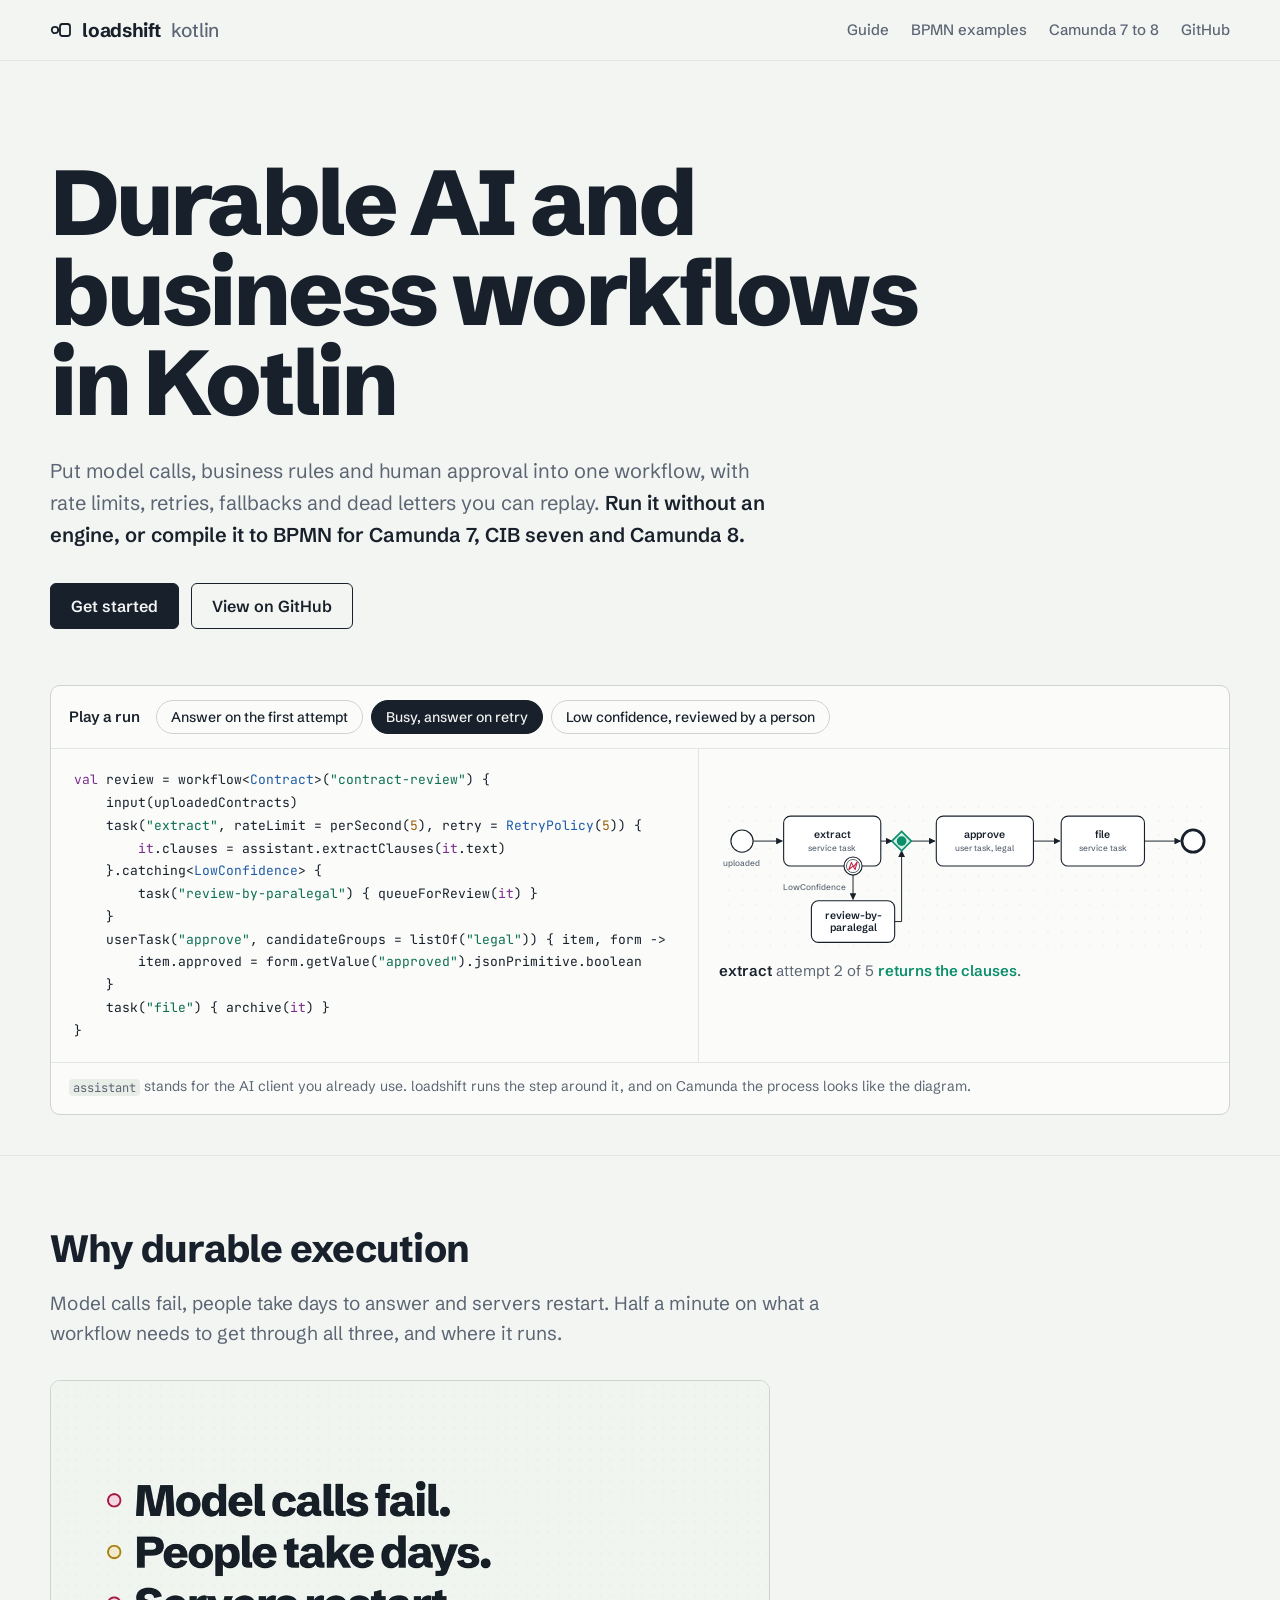
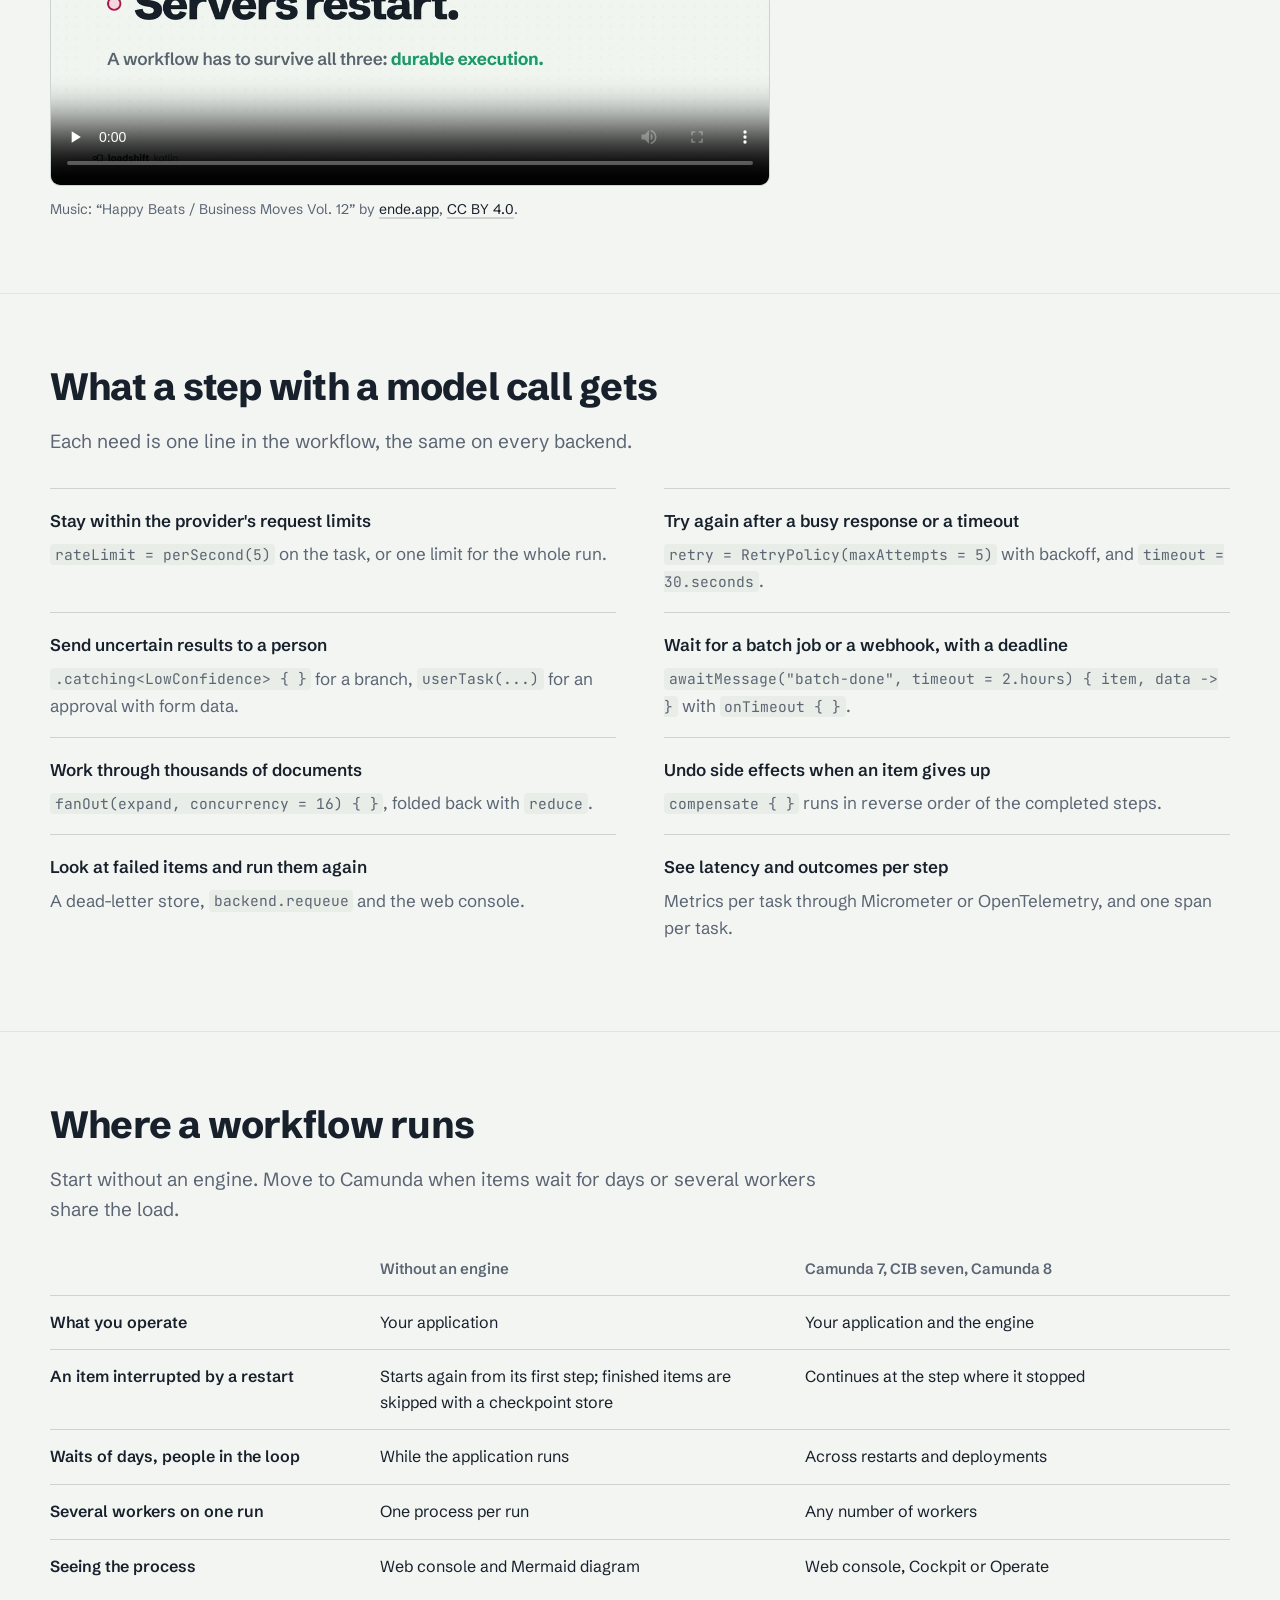
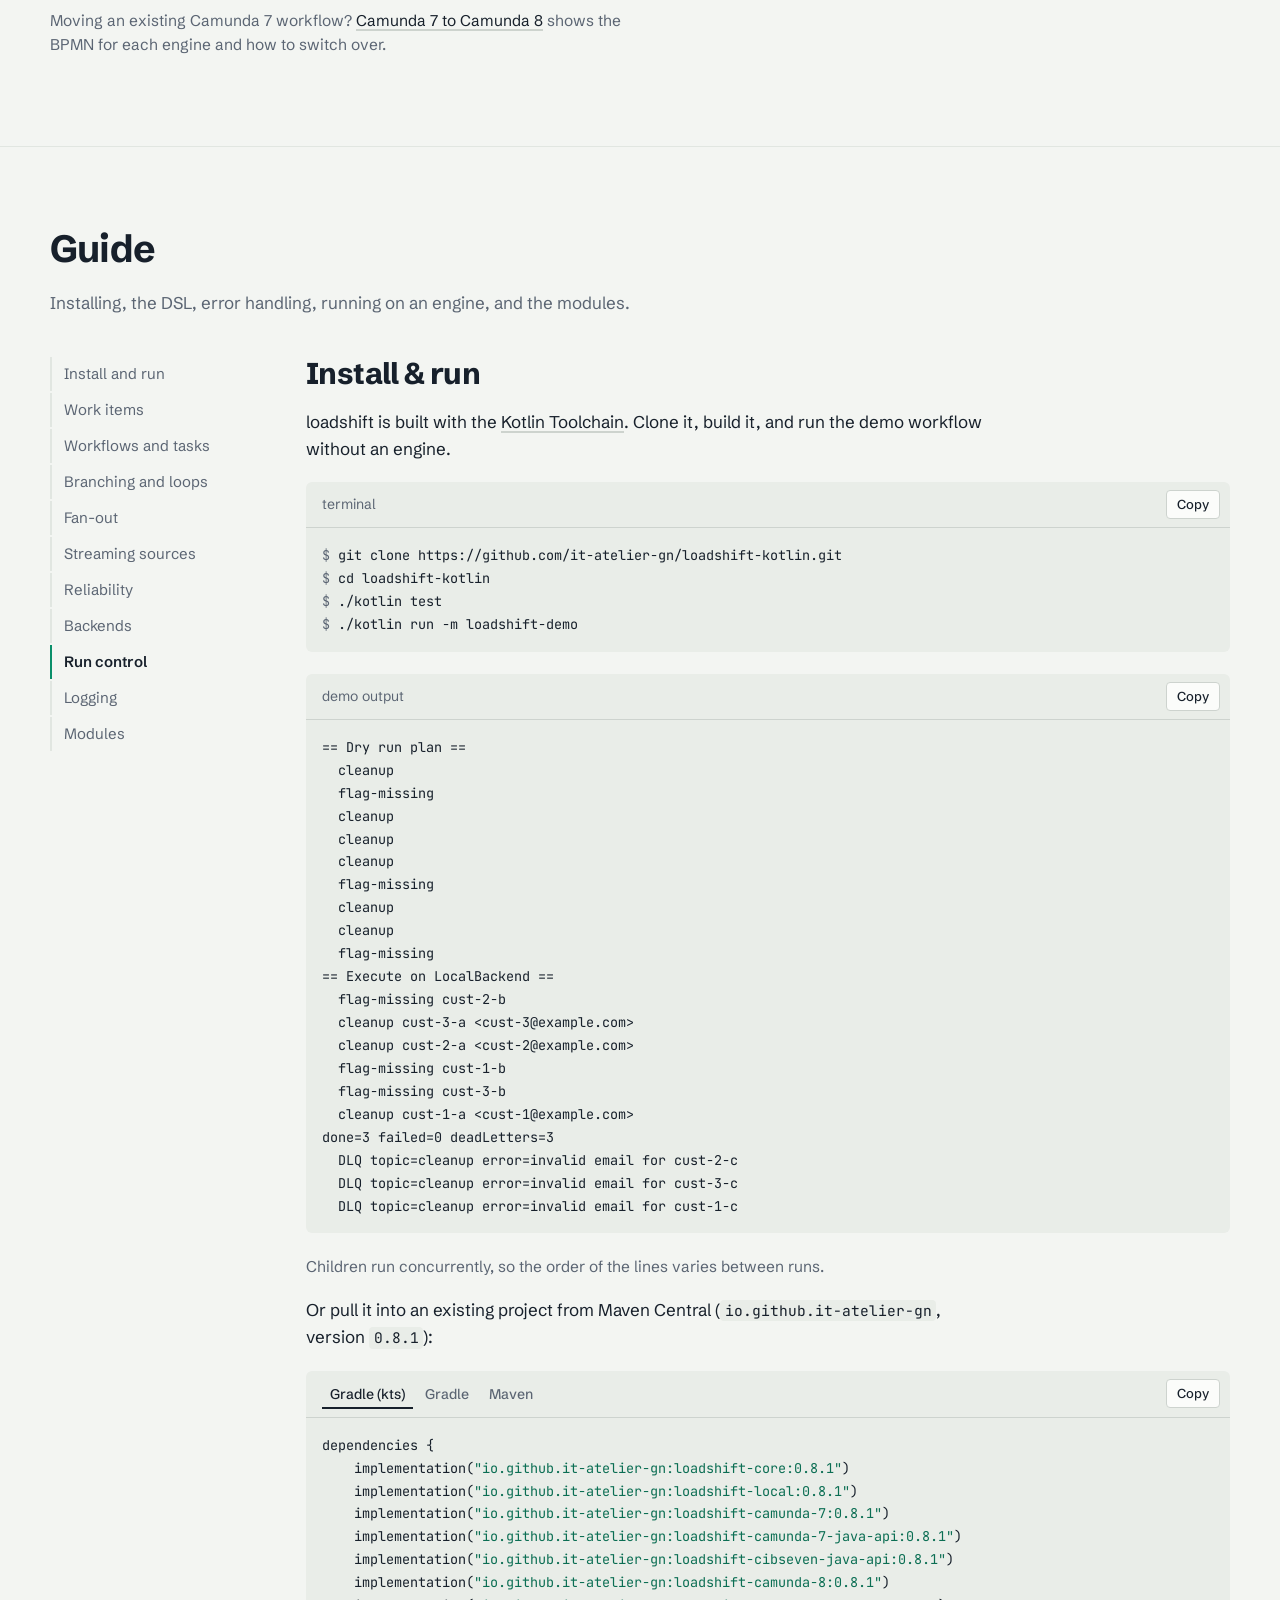
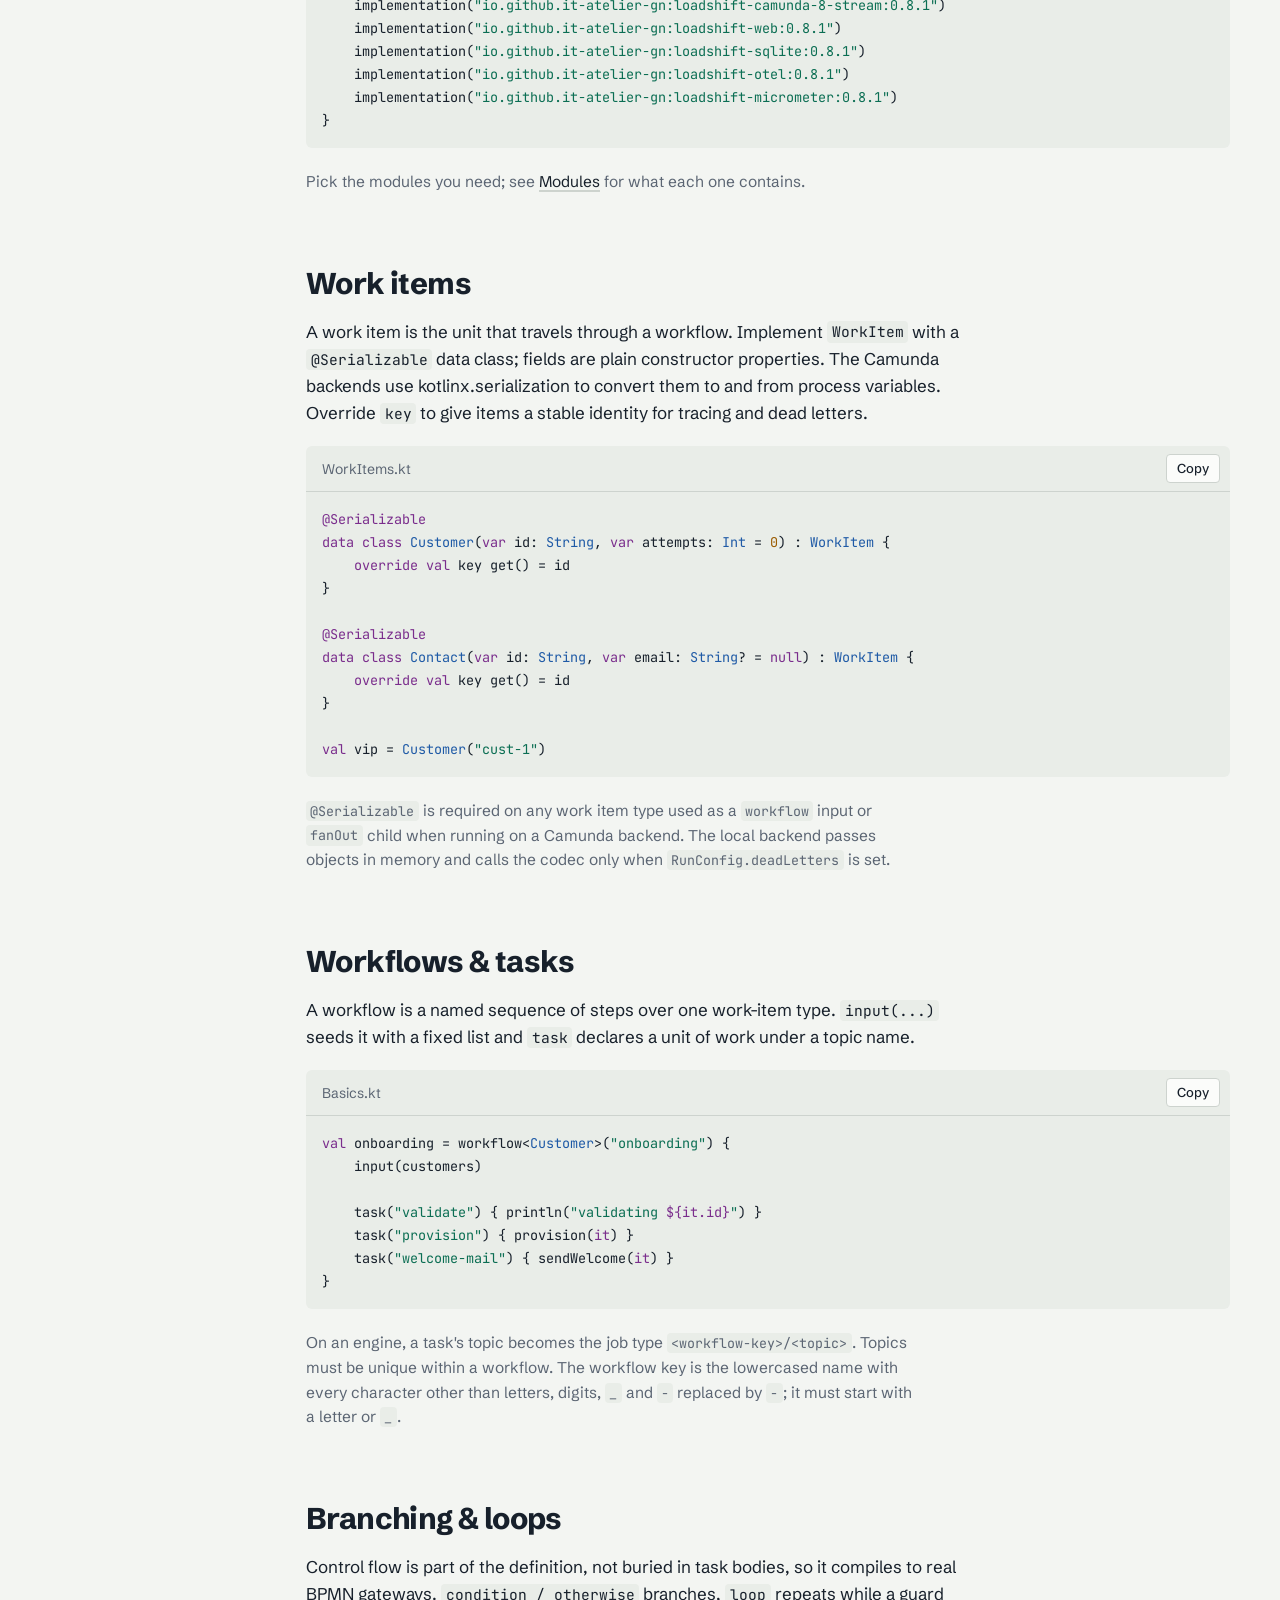
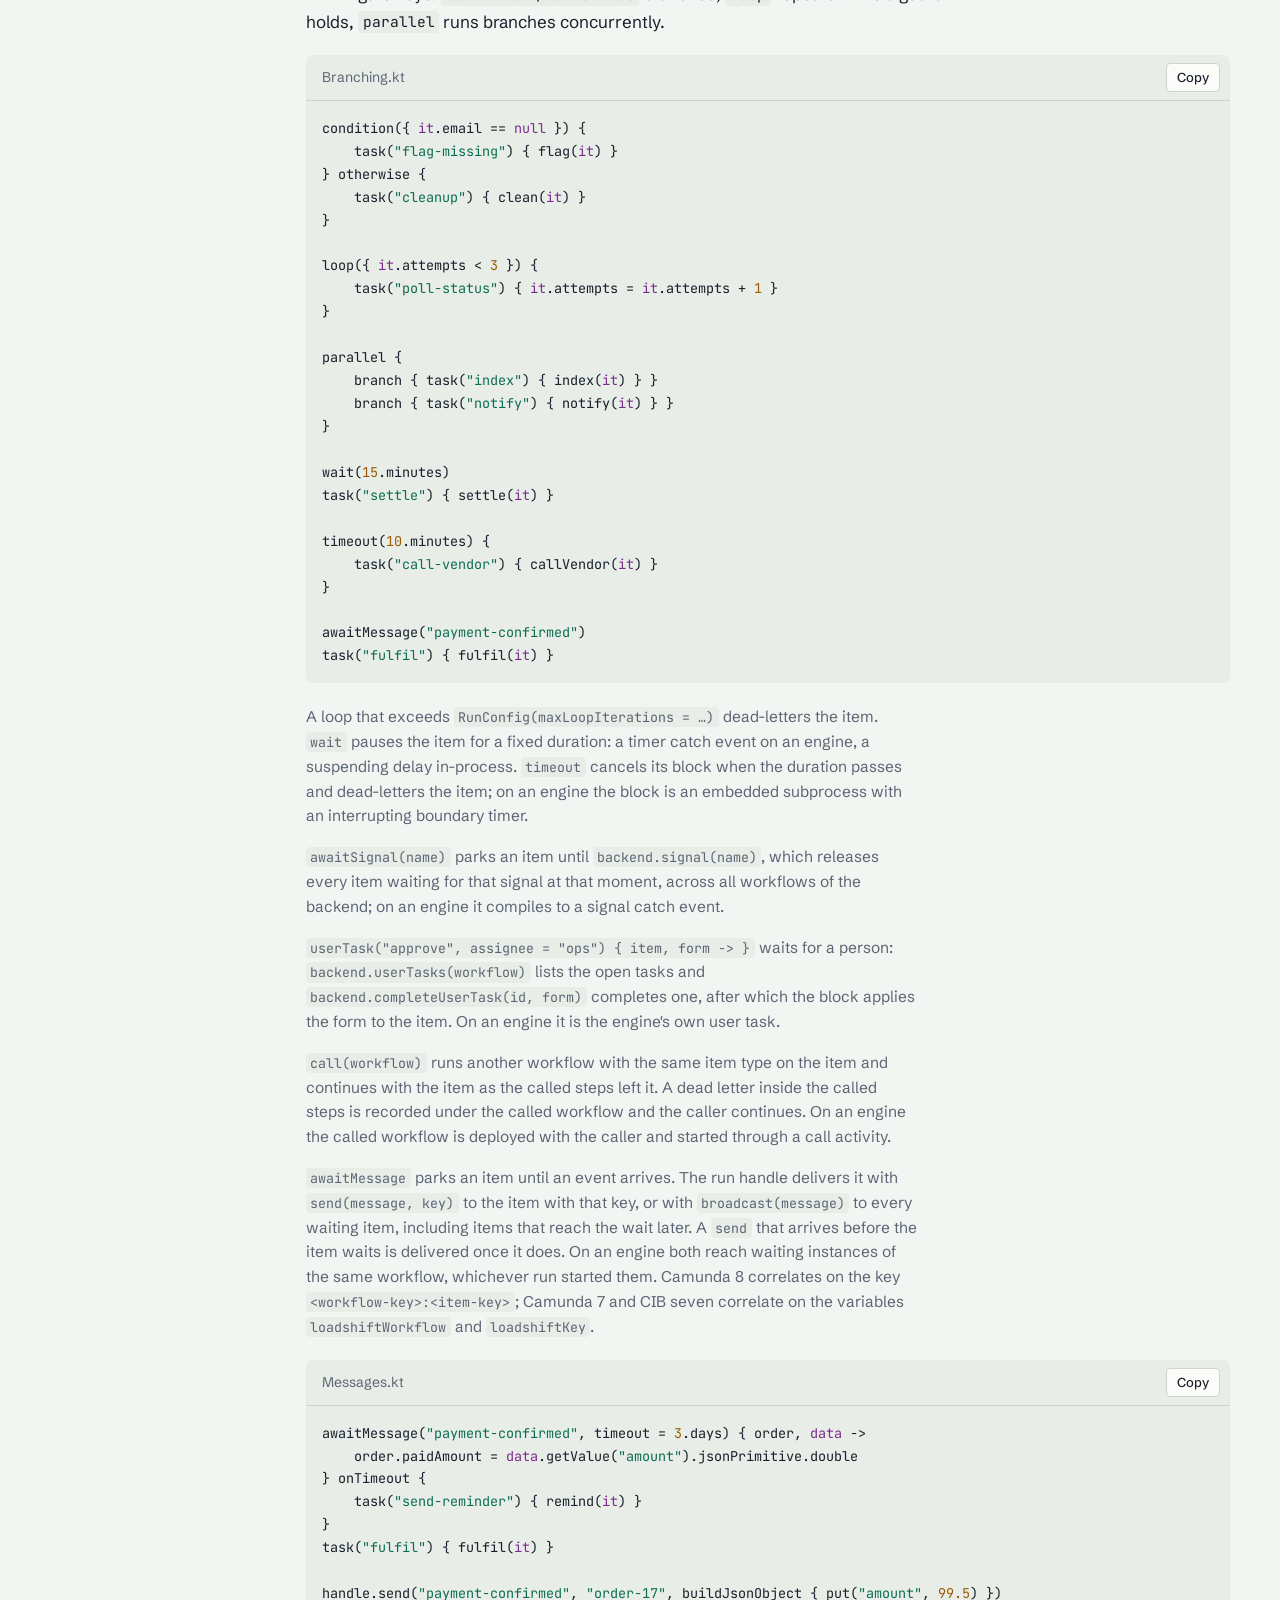
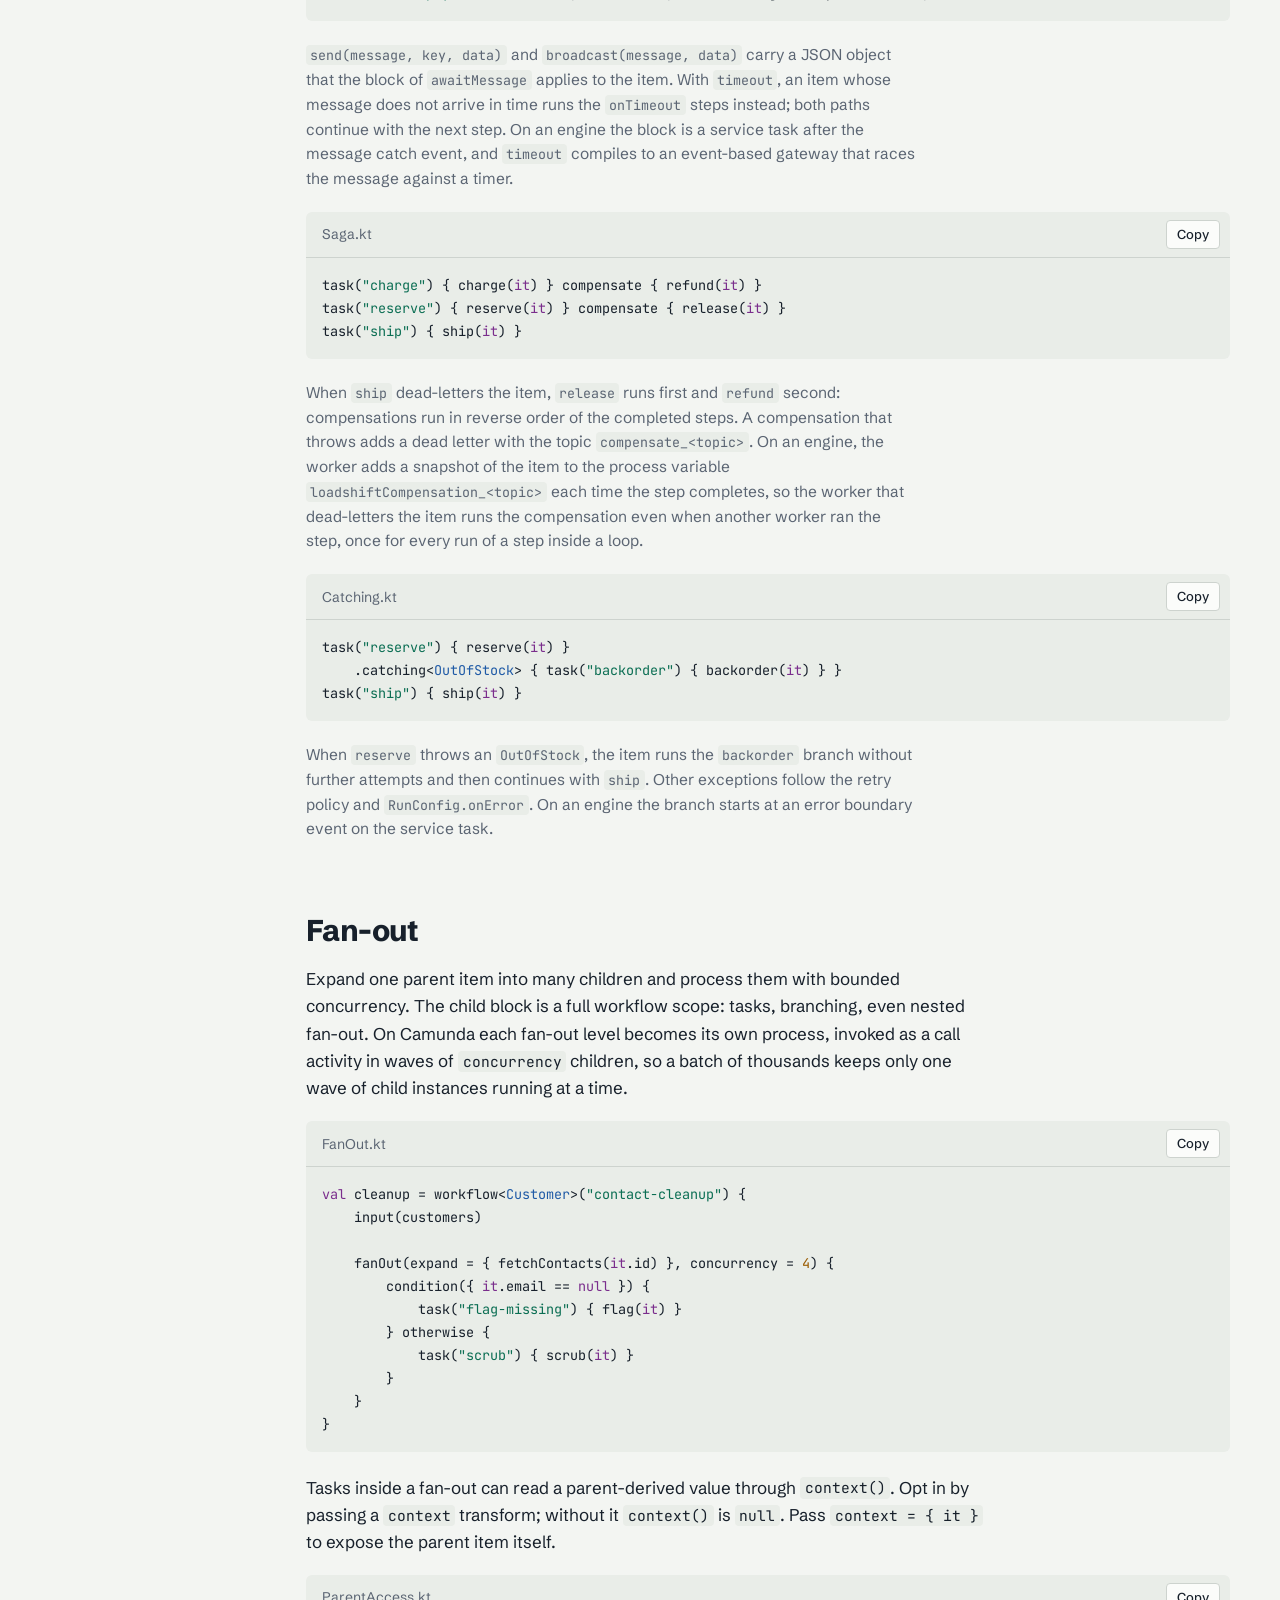
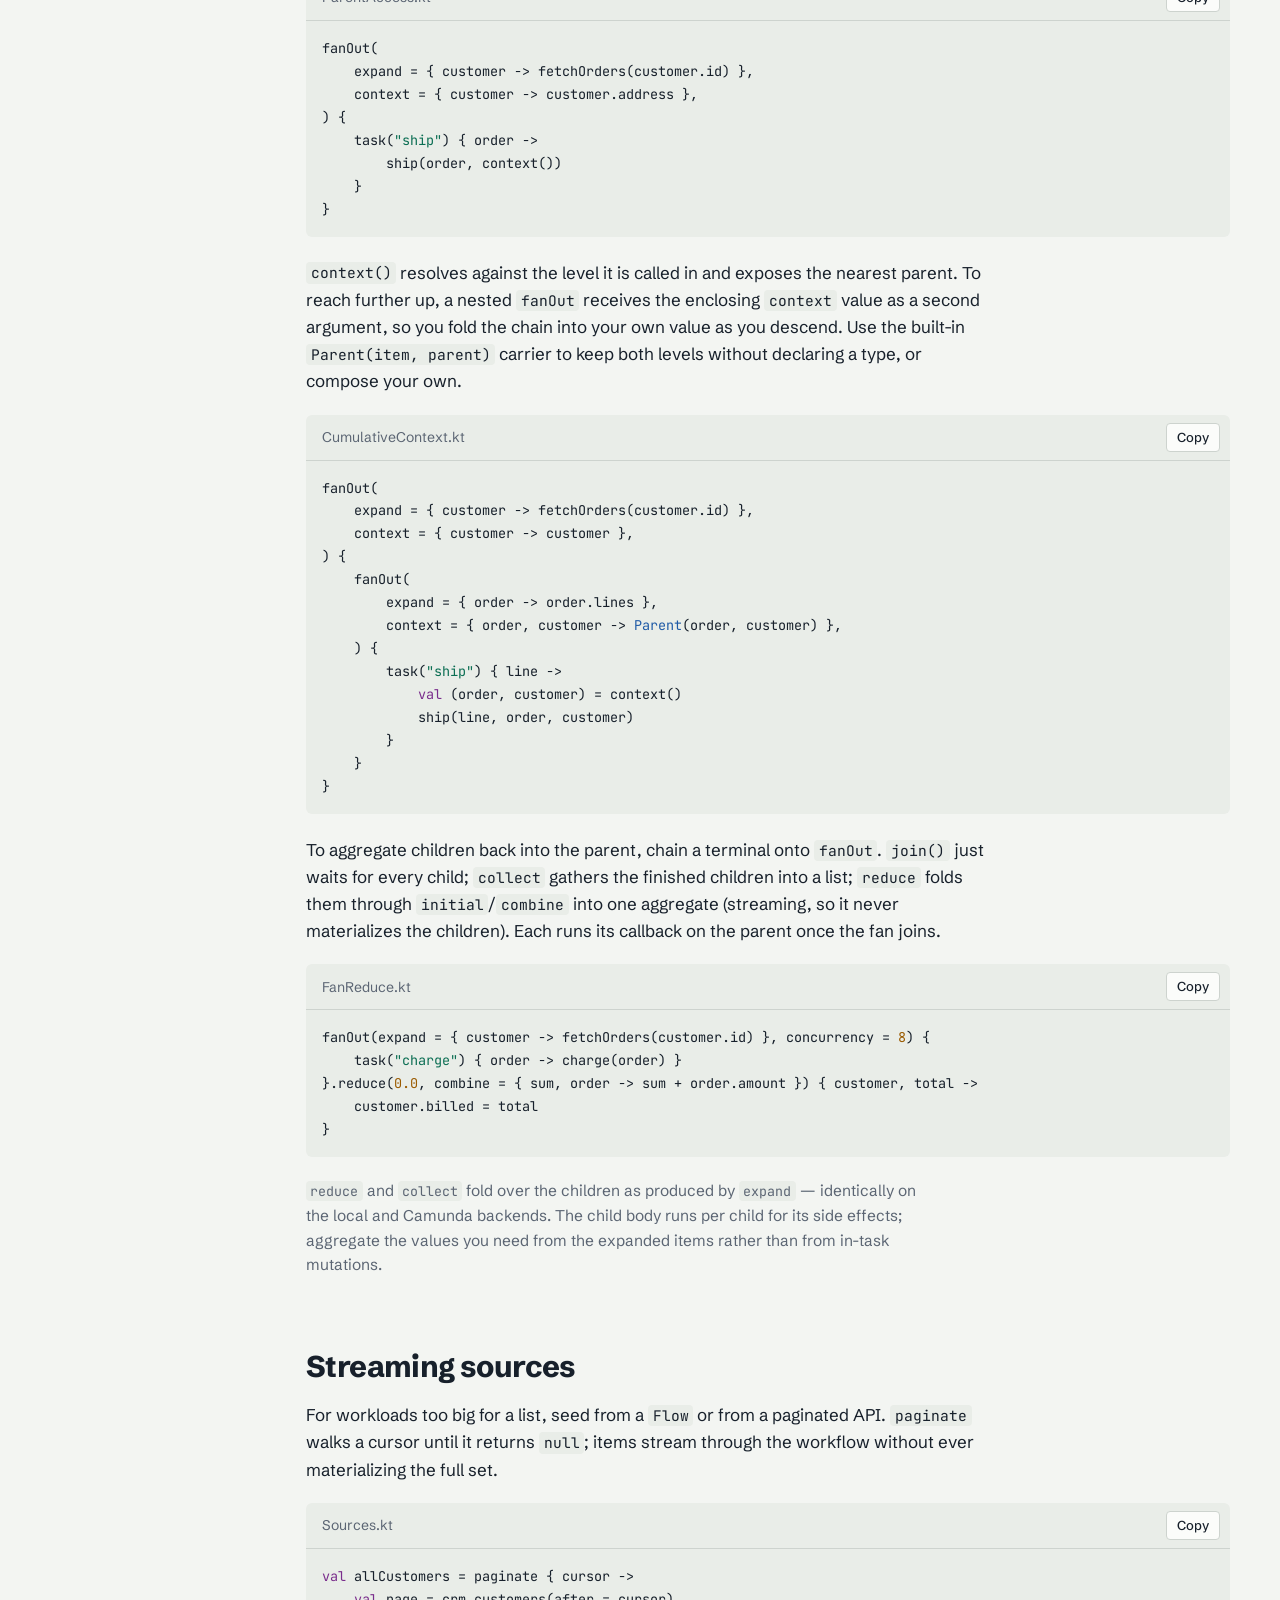
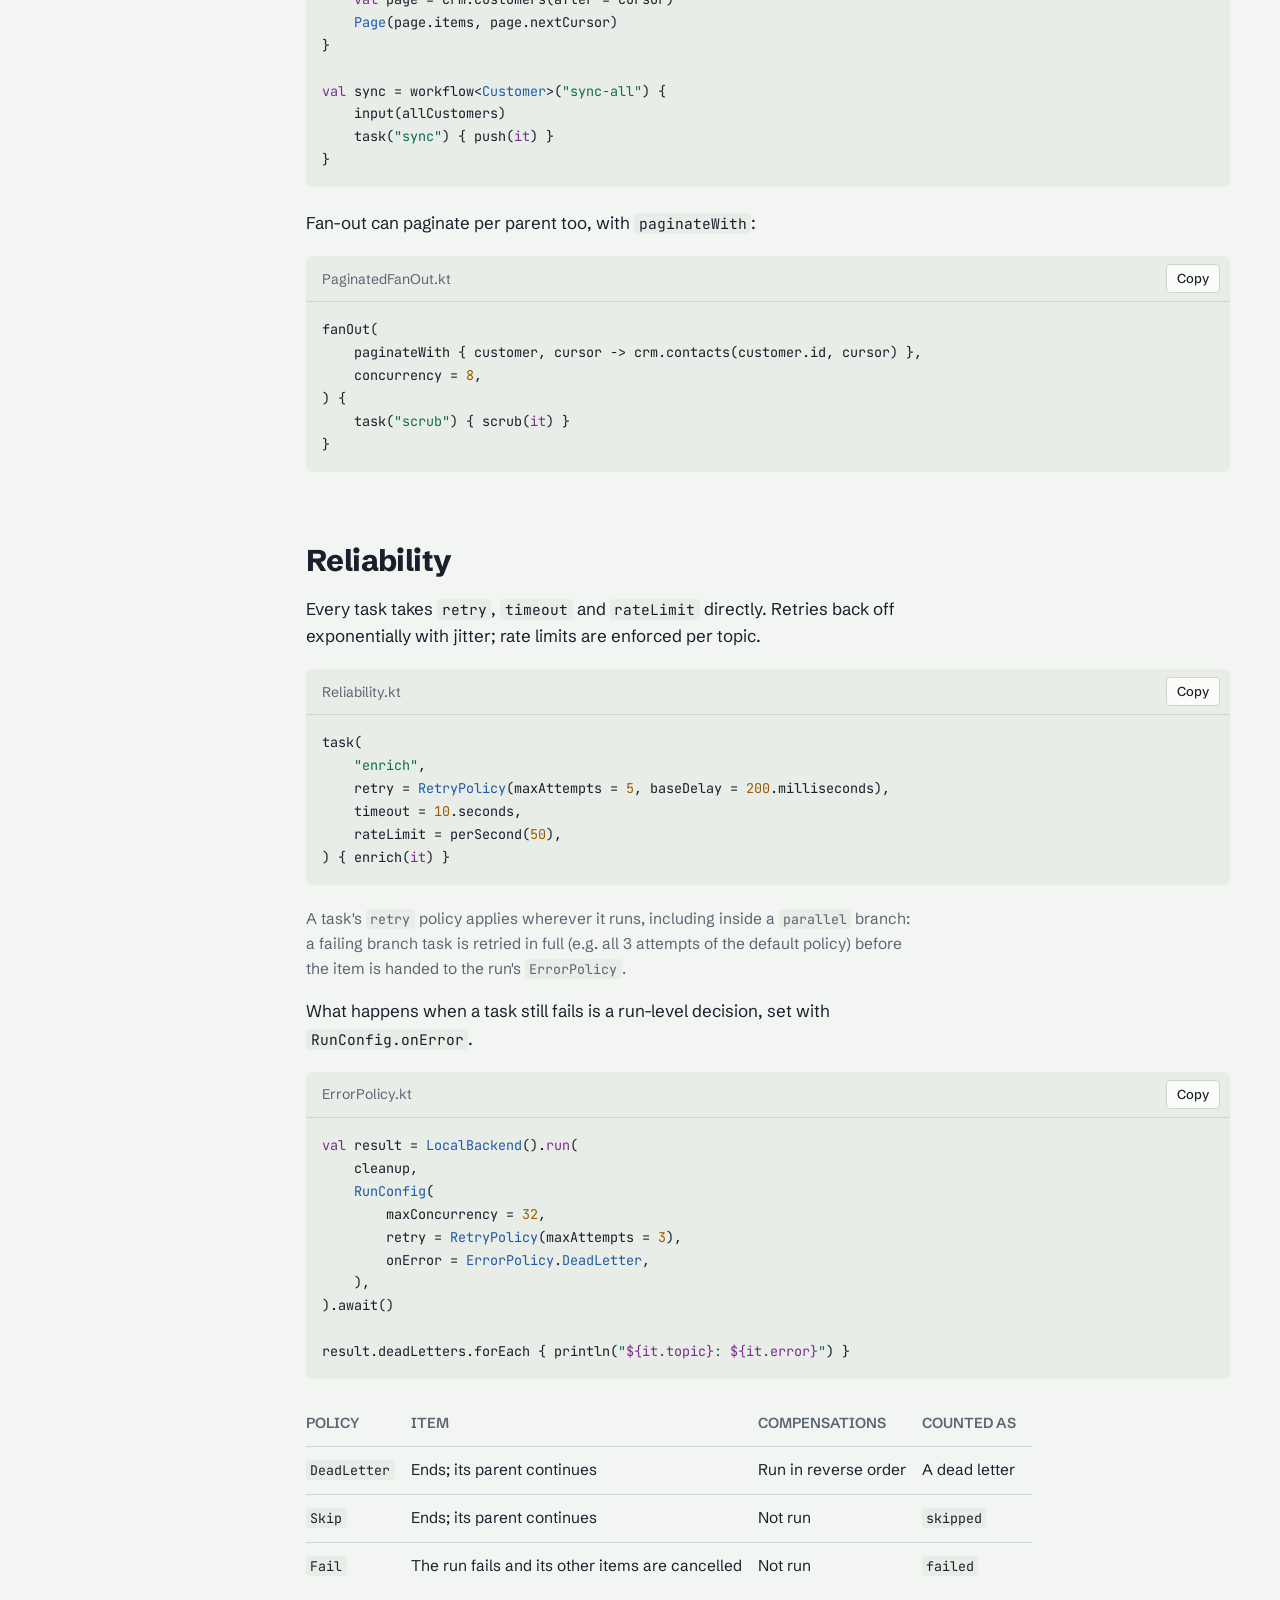
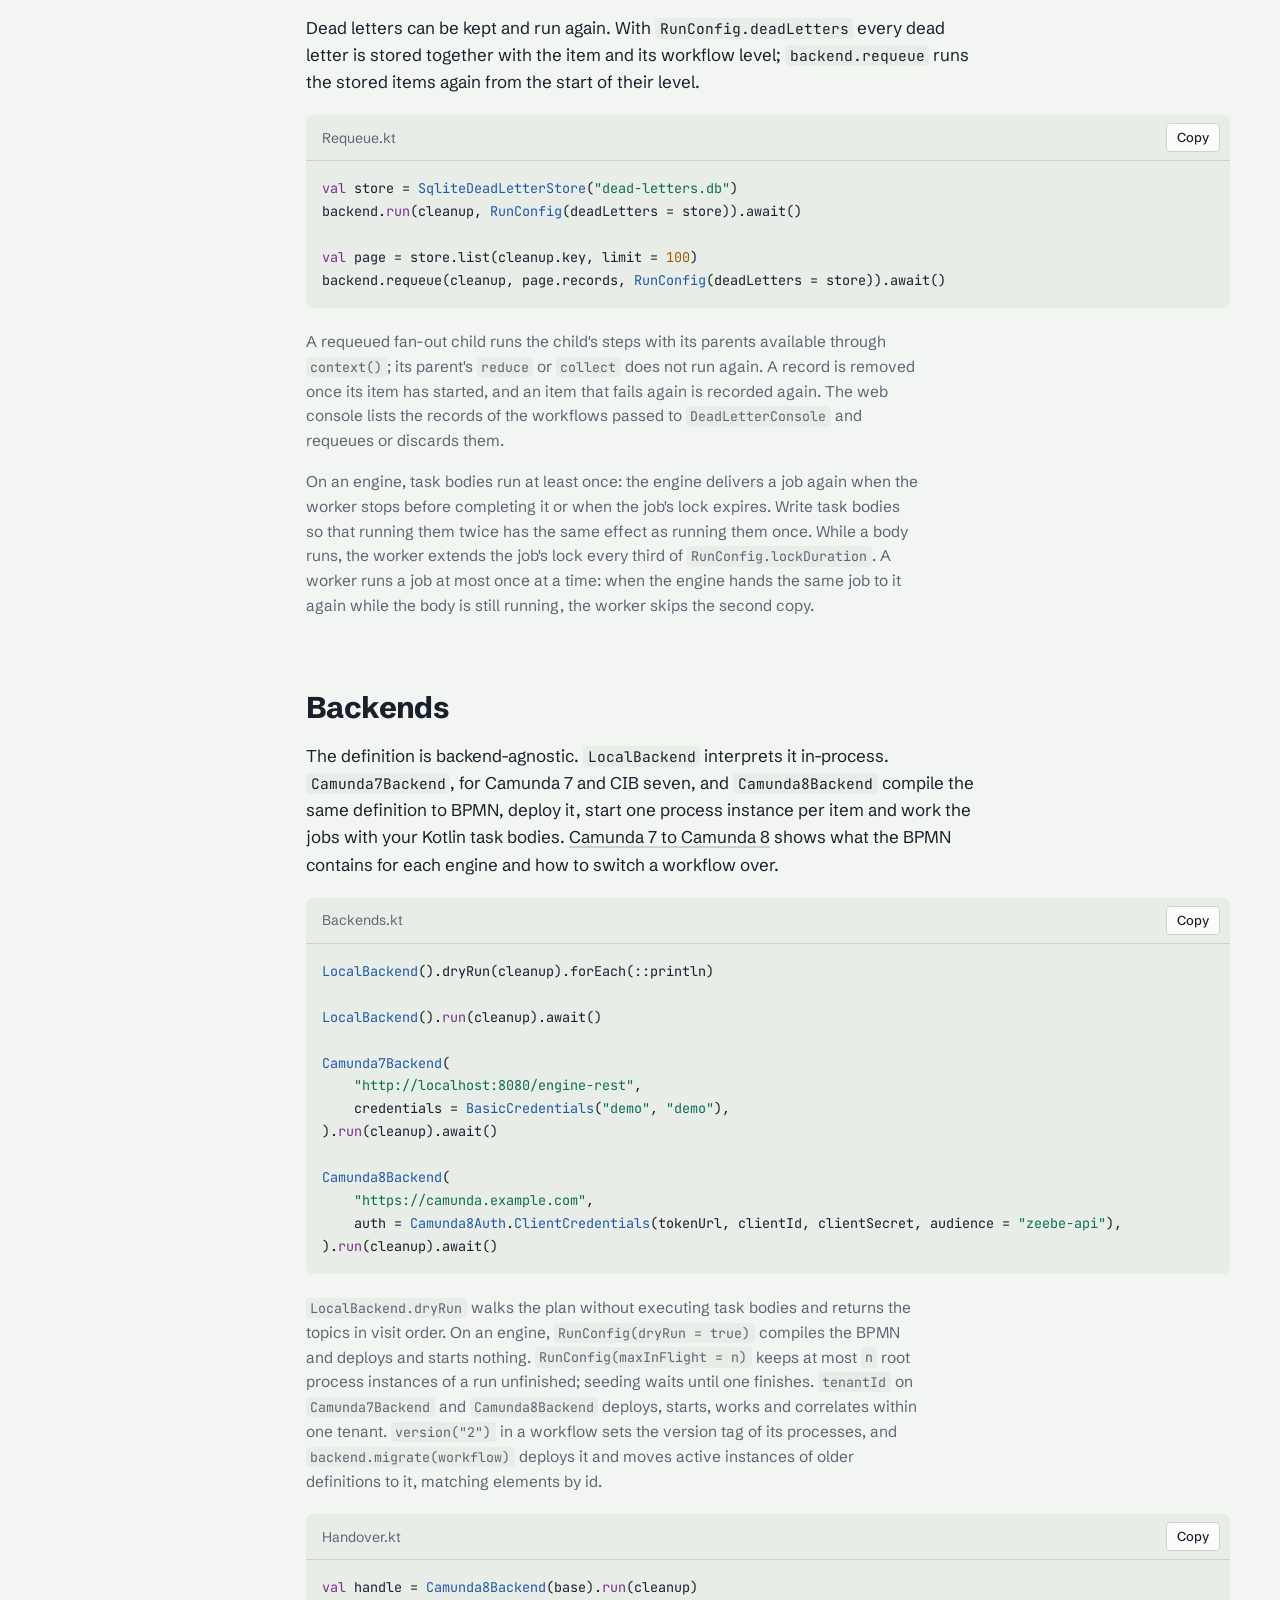
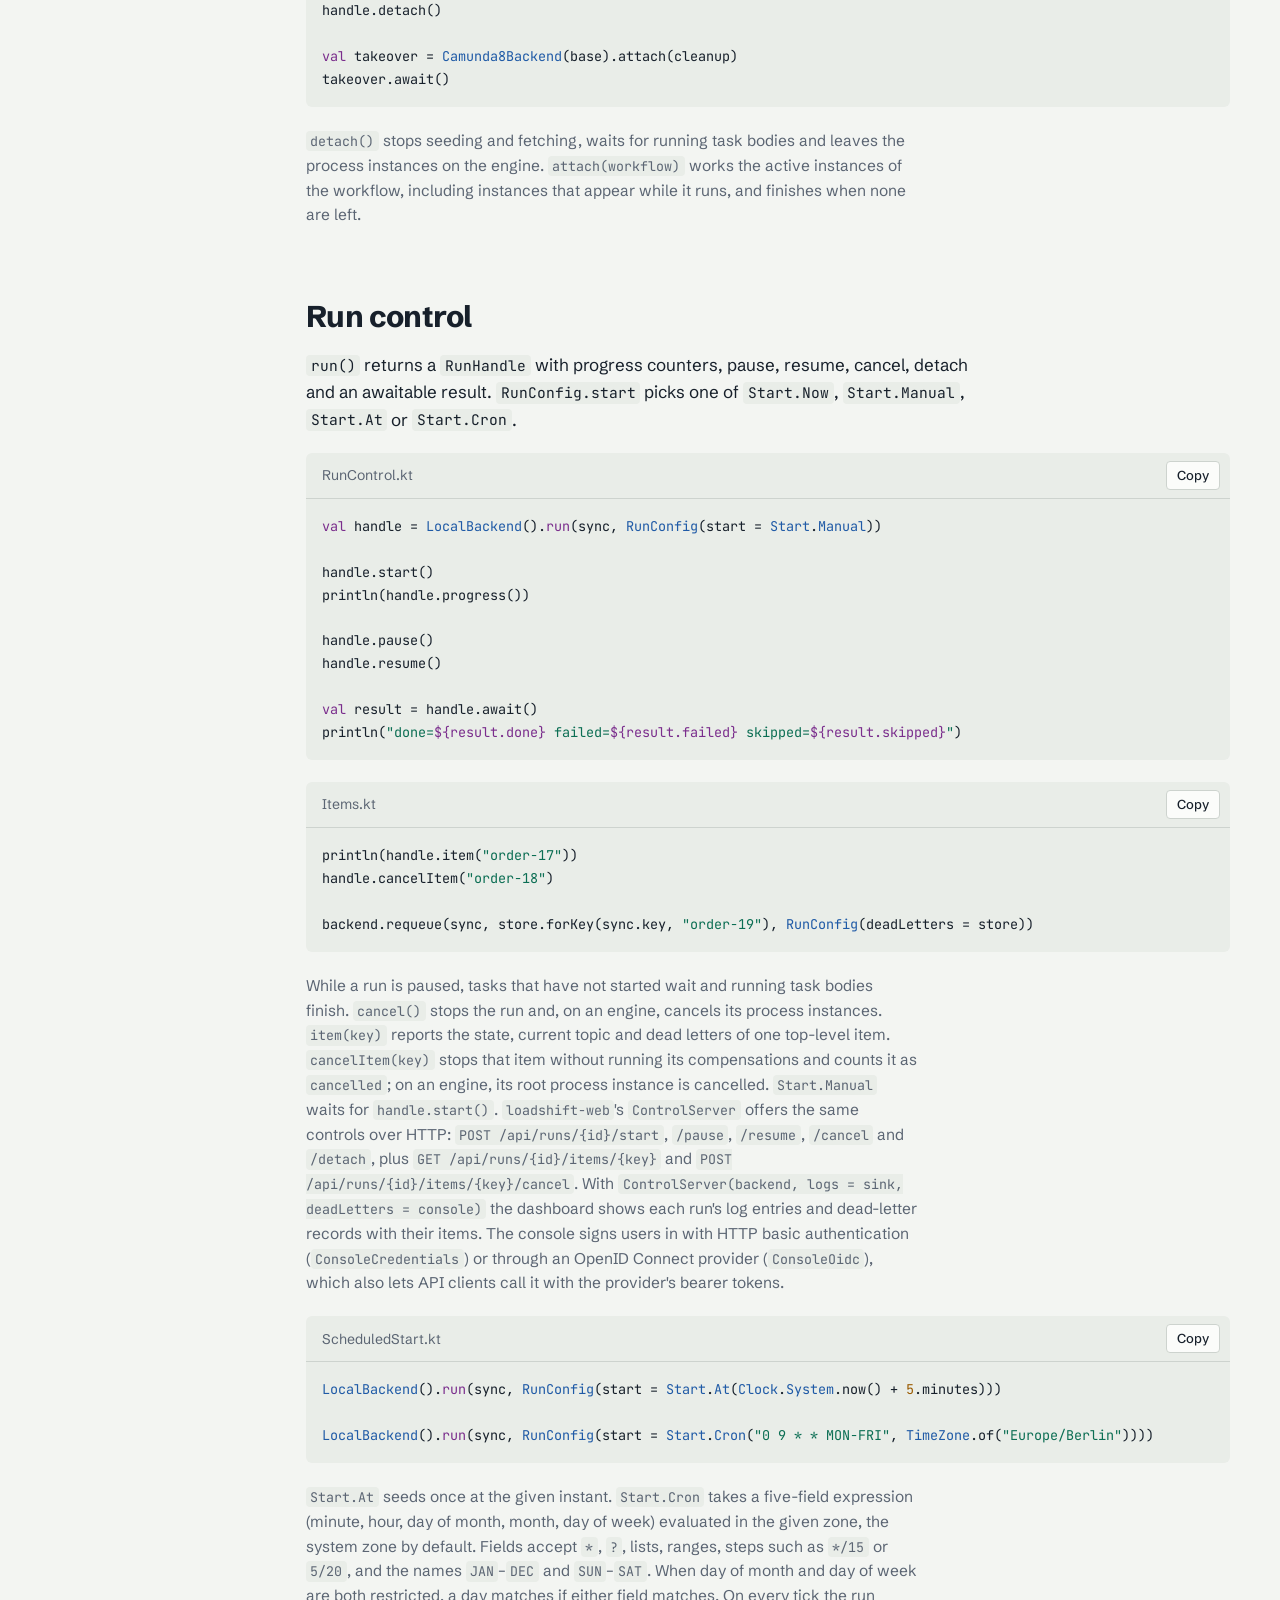
==== commit 7d695b11: "Fan out large batches in waves with parent references, stable BPMN ids and filtered fetches, release" ====
--- a/docs/index.html
+++ b/docs/index.html
@@ -201,7 +201,7 @@
   <p class="note">Children run concurrently, so the order of the lines varies between runs.</p>
 
   <p>Or pull it into an existing project from Maven Central
-  (<code>io.github.it-atelier-gn</code>, version <code>0.8.0</code>):</p>
+  (<code>io.github.it-atelier-gn</code>, version <code>0.8.1</code>):</p>
   <div class="codecard">
     <div class="codecard-head">
       <div class="tabs" role="tablist">
@@ -212,85 +212,85 @@
       <button class="copy" type="button">Copy</button>
     </div>
     <pre class="tab-panel active" data-tab="kts"><code class="lang-kotlin">dependencies {
-    implementation("io.github.it-atelier-gn:loadshift-core:0.8.0")
-    implementation("io.github.it-atelier-gn:loadshift-local:0.8.0")
-    implementation("io.github.it-atelier-gn:loadshift-camunda-7:0.8.0")
-    implementation("io.github.it-atelier-gn:loadshift-camunda-7-java-api:0.8.0")
-    implementation("io.github.it-atelier-gn:loadshift-cibseven-java-api:0.8.0")
-    implementation("io.github.it-atelier-gn:loadshift-camunda-8:0.8.0")
-    implementation("io.github.it-atelier-gn:loadshift-camunda-8-stream:0.8.0")
-    implementation("io.github.it-atelier-gn:loadshift-web:0.8.0")
-    implementation("io.github.it-atelier-gn:loadshift-sqlite:0.8.0")
-    implementation("io.github.it-atelier-gn:loadshift-otel:0.8.0")
-    implementation("io.github.it-atelier-gn:loadshift-micrometer:0.8.0")
+    implementation("io.github.it-atelier-gn:loadshift-core:0.8.1")
+    implementation("io.github.it-atelier-gn:loadshift-local:0.8.1")
+    implementation("io.github.it-atelier-gn:loadshift-camunda-7:0.8.1")
+    implementation("io.github.it-atelier-gn:loadshift-camunda-7-java-api:0.8.1")
+    implementation("io.github.it-atelier-gn:loadshift-cibseven-java-api:0.8.1")
+    implementation("io.github.it-atelier-gn:loadshift-camunda-8:0.8.1")
+    implementation("io.github.it-atelier-gn:loadshift-camunda-8-stream:0.8.1")
+    implementation("io.github.it-atelier-gn:loadshift-web:0.8.1")
+    implementation("io.github.it-atelier-gn:loadshift-sqlite:0.8.1")
+    implementation("io.github.it-atelier-gn:loadshift-otel:0.8.1")
+    implementation("io.github.it-atelier-gn:loadshift-micrometer:0.8.1")
 }</code></pre>
     <pre class="tab-panel" data-tab="groovy"><code class="lang-groovy">dependencies {
-    implementation 'io.github.it-atelier-gn:loadshift-core:0.8.0'
-    implementation 'io.github.it-atelier-gn:loadshift-local:0.8.0'
-    implementation 'io.github.it-atelier-gn:loadshift-camunda-7:0.8.0'
-    implementation 'io.github.it-atelier-gn:loadshift-camunda-7-java-api:0.8.0'
-    implementation 'io.github.it-atelier-gn:loadshift-cibseven-java-api:0.8.0'
-    implementation 'io.github.it-atelier-gn:loadshift-camunda-8:0.8.0'
-    implementation 'io.github.it-atelier-gn:loadshift-camunda-8-stream:0.8.0'
-    implementation 'io.github.it-atelier-gn:loadshift-web:0.8.0'
-    implementation 'io.github.it-atelier-gn:loadshift-sqlite:0.8.0'
-    implementation 'io.github.it-atelier-gn:loadshift-otel:0.8.0'
-    implementation 'io.github.it-atelier-gn:loadshift-micrometer:0.8.0'
+    implementation 'io.github.it-atelier-gn:loadshift-core:0.8.1'
+    implementation 'io.github.it-atelier-gn:loadshift-local:0.8.1'
+    implementation 'io.github.it-atelier-gn:loadshift-camunda-7:0.8.1'
+    implementation 'io.github.it-atelier-gn:loadshift-camunda-7-java-api:0.8.1'
+    implementation 'io.github.it-atelier-gn:loadshift-cibseven-java-api:0.8.1'
+    implementation 'io.github.it-atelier-gn:loadshift-camunda-8:0.8.1'
+    implementation 'io.github.it-atelier-gn:loadshift-camunda-8-stream:0.8.1'
+    implementation 'io.github.it-atelier-gn:loadshift-web:0.8.1'
+    implementation 'io.github.it-atelier-gn:loadshift-sqlite:0.8.1'
+    implementation 'io.github.it-atelier-gn:loadshift-otel:0.8.1'
+    implementation 'io.github.it-atelier-gn:loadshift-micrometer:0.8.1'
 }</code></pre>
     <pre class="tab-panel" data-tab="maven"><code class="lang-xml">&lt;dependency&gt;
     &lt;groupId&gt;io.github.it-atelier-gn&lt;/groupId&gt;
     &lt;artifactId&gt;loadshift-core&lt;/artifactId&gt;
-    &lt;version&gt;0.8.0&lt;/version&gt;
+    &lt;version&gt;0.8.1&lt;/version&gt;
 &lt;/dependency&gt;
 &lt;dependency&gt;
     &lt;groupId&gt;io.github.it-atelier-gn&lt;/groupId&gt;
     &lt;artifactId&gt;loadshift-local&lt;/artifactId&gt;
-    &lt;version&gt;0.8.0&lt;/version&gt;
+    &lt;version&gt;0.8.1&lt;/version&gt;
 &lt;/dependency&gt;
 &lt;dependency&gt;
     &lt;groupId&gt;io.github.it-atelier-gn&lt;/groupId&gt;
     &lt;artifactId&gt;loadshift-camunda-7&lt;/artifactId&gt;
-    &lt;version&gt;0.8.0&lt;/version&gt;
+    &lt;version&gt;0.8.1&lt;/version&gt;
 &lt;/dependency&gt;
 &lt;dependency&gt;
     &lt;groupId&gt;io.github.it-atelier-gn&lt;/groupId&gt;
     &lt;artifactId&gt;loadshift-camunda-7-java-api&lt;/artifactId&gt;
-    &lt;version&gt;0.8.0&lt;/version&gt;
+    &lt;version&gt;0.8.1&lt;/version&gt;
 &lt;/dependency&gt;
 &lt;dependency&gt;
     &lt;groupId&gt;io.github.it-atelier-gn&lt;/groupId&gt;
     &lt;artifactId&gt;loadshift-cibseven-java-api&lt;/artifactId&gt;
-    &lt;version&gt;0.8.0&lt;/version&gt;
+    &lt;version&gt;0.8.1&lt;/version&gt;
 &lt;/dependency&gt;
 &lt;dependency&gt;
     &lt;groupId&gt;io.github.it-atelier-gn&lt;/groupId&gt;
     &lt;artifactId&gt;loadshift-camunda-8&lt;/artifactId&gt;
-    &lt;version&gt;0.8.0&lt;/version&gt;
+    &lt;version&gt;0.8.1&lt;/version&gt;
 &lt;/dependency&gt;
 &lt;dependency&gt;
     &lt;groupId&gt;io.github.it-atelier-gn&lt;/groupId&gt;
     &lt;artifactId&gt;loadshift-camunda-8-stream&lt;/artifactId&gt;
-    &lt;version&gt;0.8.0&lt;/version&gt;
+    &lt;version&gt;0.8.1&lt;/version&gt;
 &lt;/dependency&gt;
 &lt;dependency&gt;
     &lt;groupId&gt;io.github.it-atelier-gn&lt;/groupId&gt;
     &lt;artifactId&gt;loadshift-web&lt;/artifactId&gt;
-    &lt;version&gt;0.8.0&lt;/version&gt;
+    &lt;version&gt;0.8.1&lt;/version&gt;
 &lt;/dependency&gt;
 &lt;dependency&gt;
     &lt;groupId&gt;io.github.it-atelier-gn&lt;/groupId&gt;
     &lt;artifactId&gt;loadshift-sqlite&lt;/artifactId&gt;
-    &lt;version&gt;0.8.0&lt;/version&gt;
+    &lt;version&gt;0.8.1&lt;/version&gt;
 &lt;/dependency&gt;
 &lt;dependency&gt;
     &lt;groupId&gt;io.github.it-atelier-gn&lt;/groupId&gt;
     &lt;artifactId&gt;loadshift-otel&lt;/artifactId&gt;
-    &lt;version&gt;0.8.0&lt;/version&gt;
+    &lt;version&gt;0.8.1&lt;/version&gt;
 &lt;/dependency&gt;
 &lt;dependency&gt;
     &lt;groupId&gt;io.github.it-atelier-gn&lt;/groupId&gt;
     &lt;artifactId&gt;loadshift-micrometer&lt;/artifactId&gt;
-    &lt;version&gt;0.8.0&lt;/version&gt;
+    &lt;version&gt;0.8.1&lt;/version&gt;
 &lt;/dependency&gt;</code></pre>
   </div>
   <p class="note">Pick the modules you need; see <a href="#modules">Modules</a> for what each one contains.</p>
@@ -446,7 +446,8 @@
   <p>Expand one parent item into many children and process them with
   bounded concurrency. The child block is a full workflow scope: tasks, branching,
   even nested fan-out. On Camunda each fan-out level becomes its own process,
-  invoked as a call activity.</p>
+  invoked as a call activity in waves of <code>concurrency</code> children, so a batch
+  of thousands keeps only one wave of child instances running at a time.</p>
   <div class="codecard" data-lang="kotlin">
     <div class="codecard-head"><span>FanOut.kt</span><button class="copy" type="button">Copy</button></div>
 <pre><code class="lang-kotlin">val cleanup = workflow&lt;Customer&gt;("contact-cleanup") {
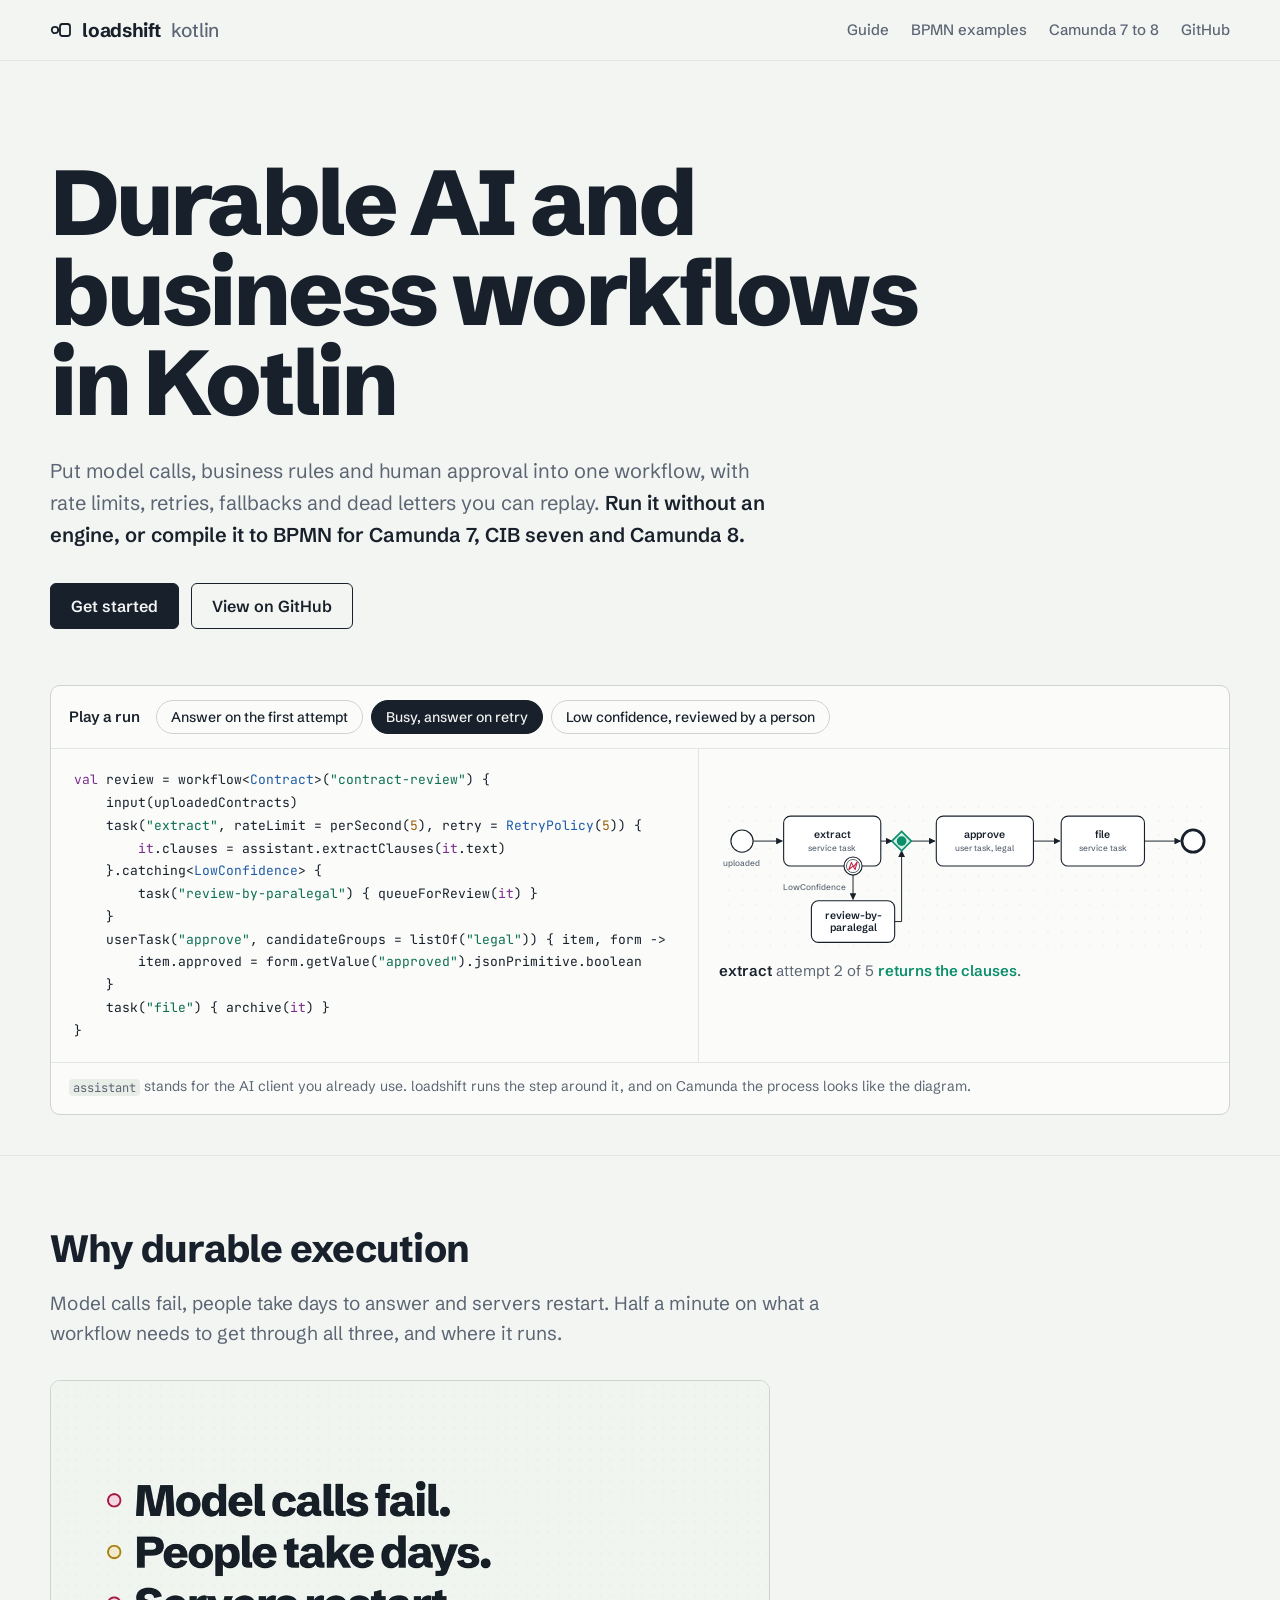
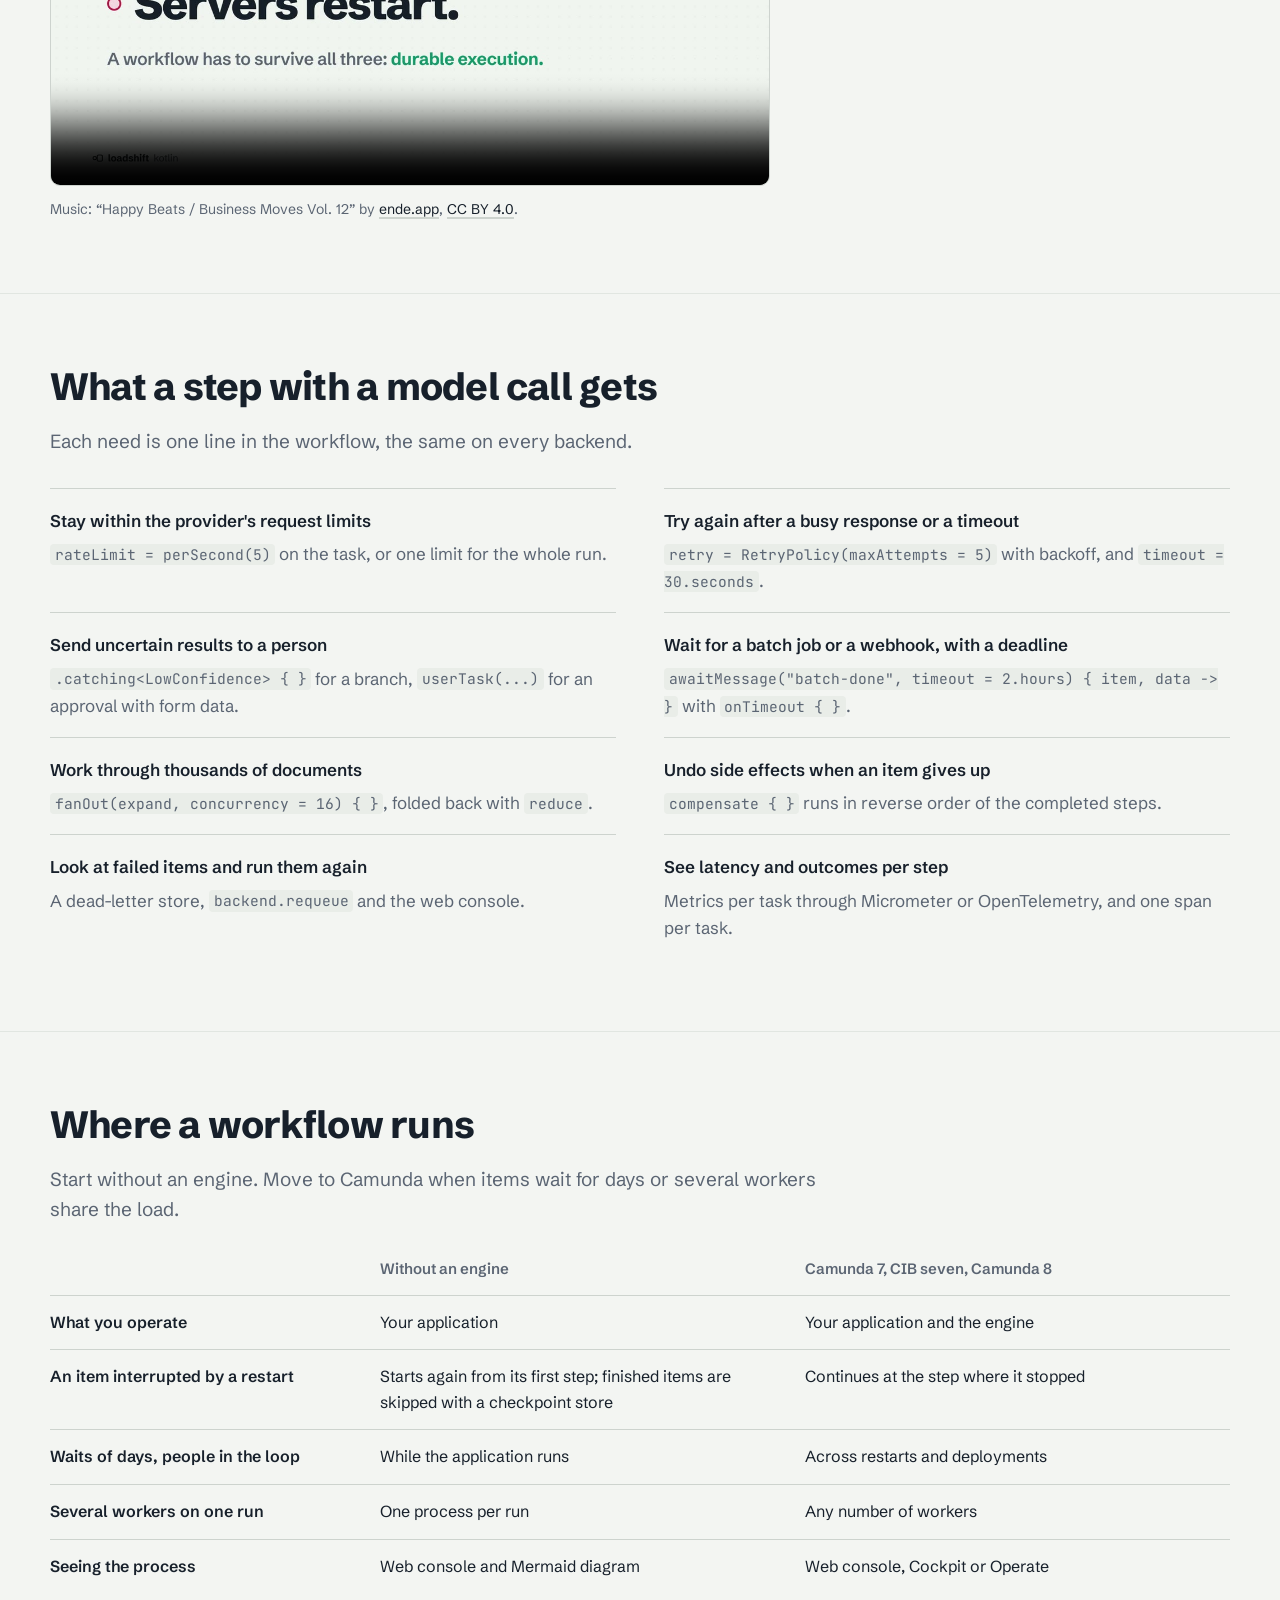
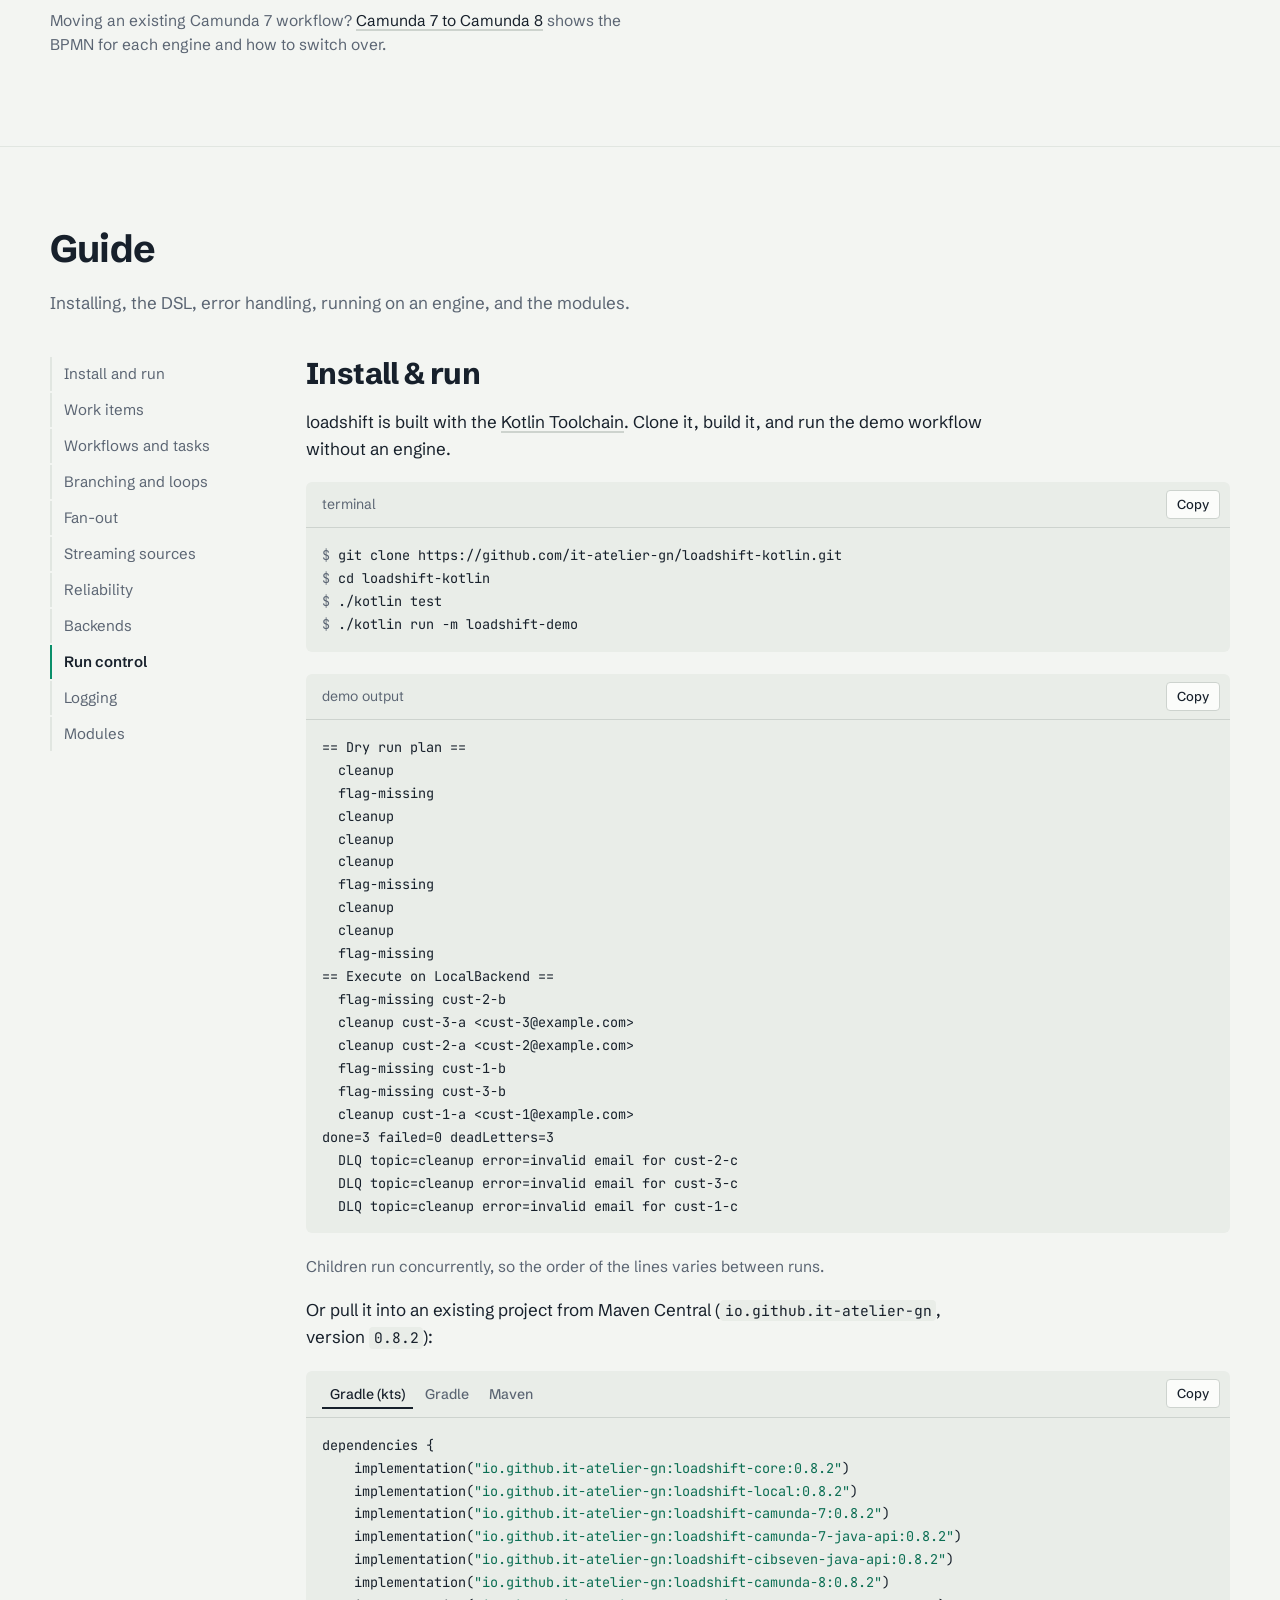
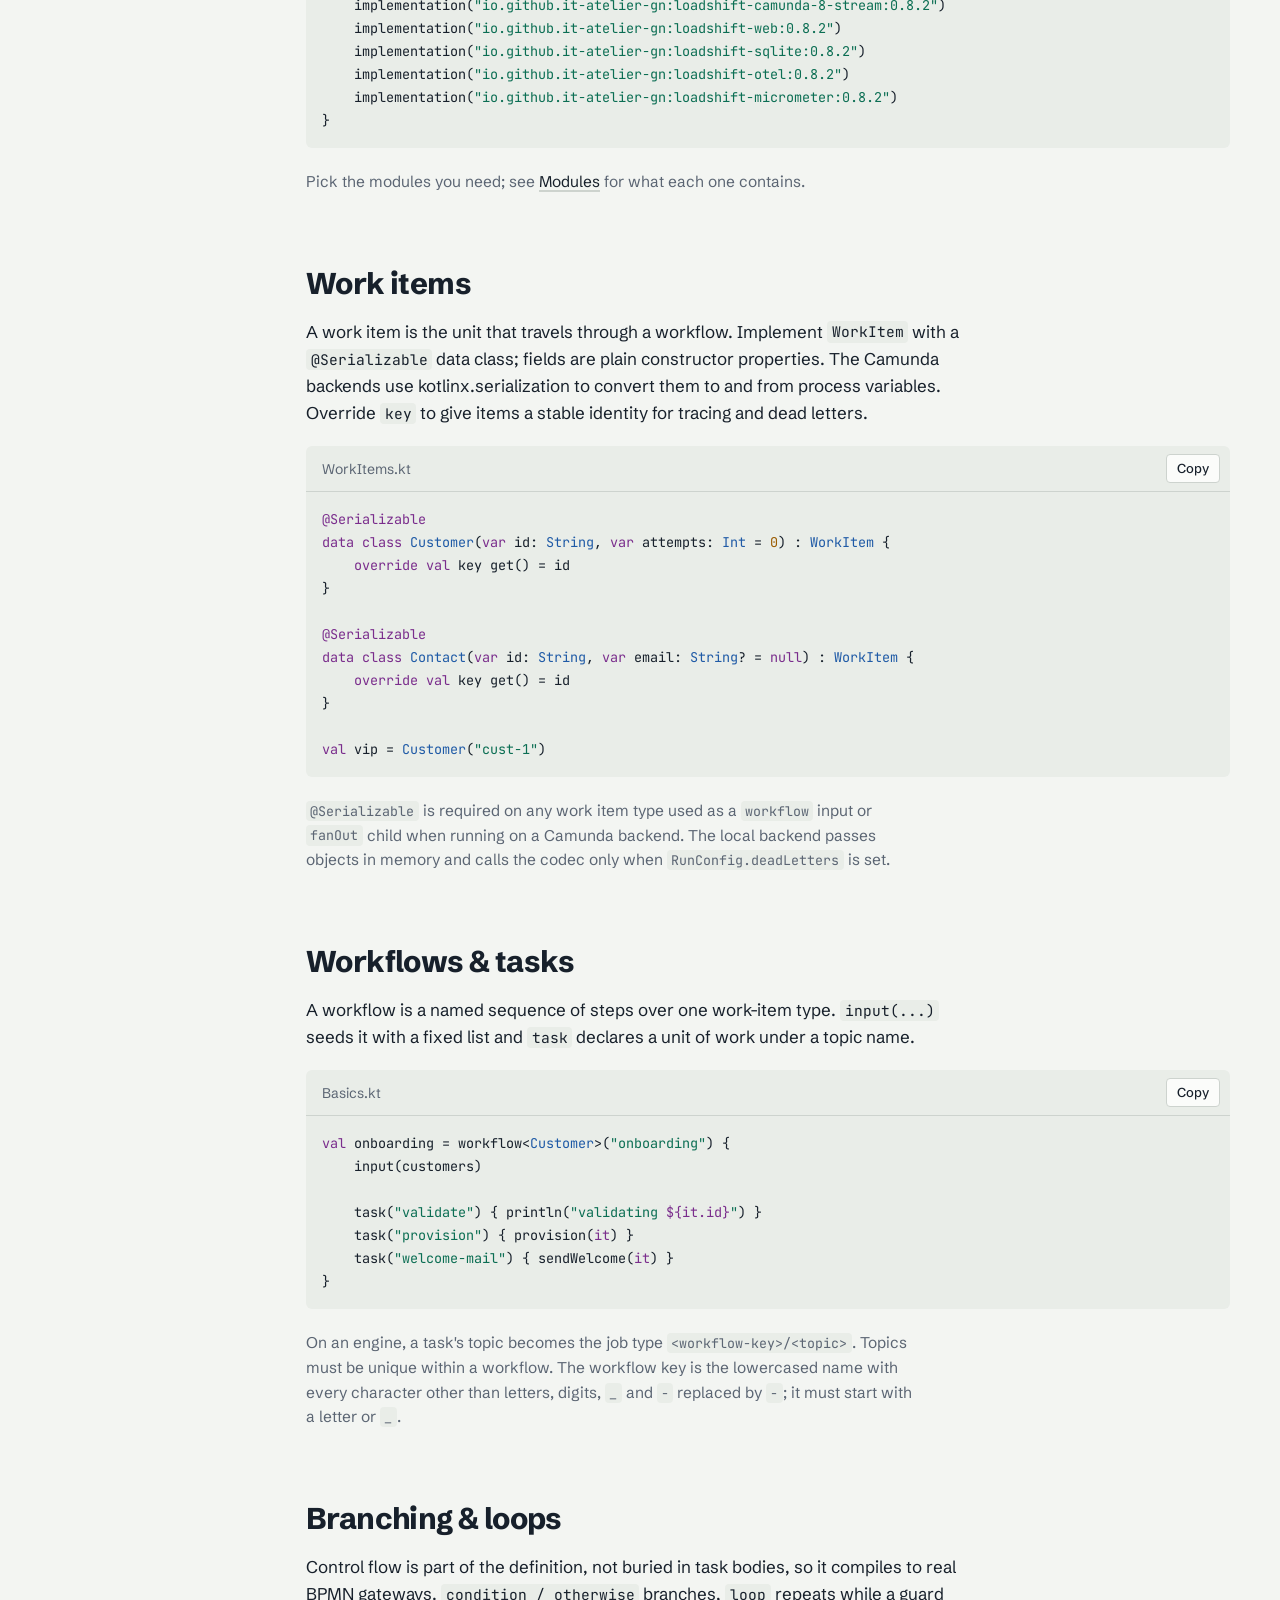
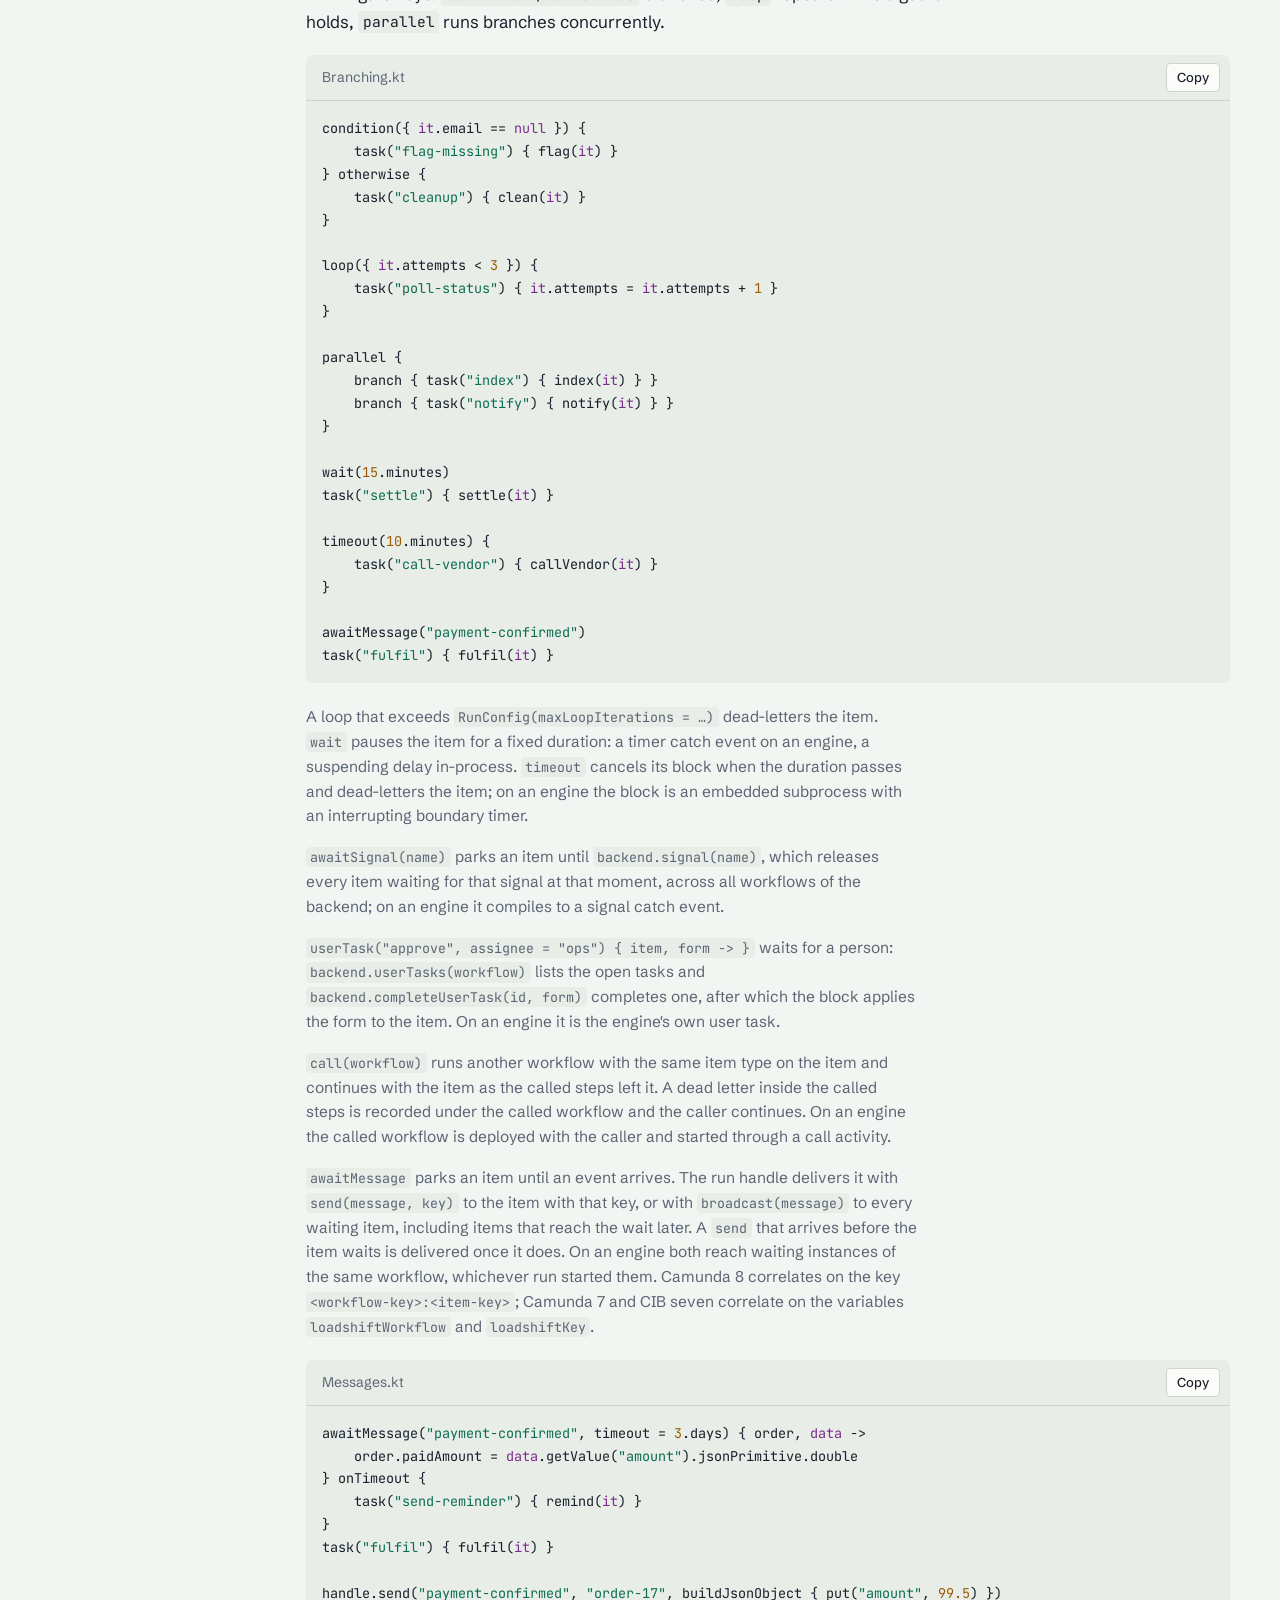
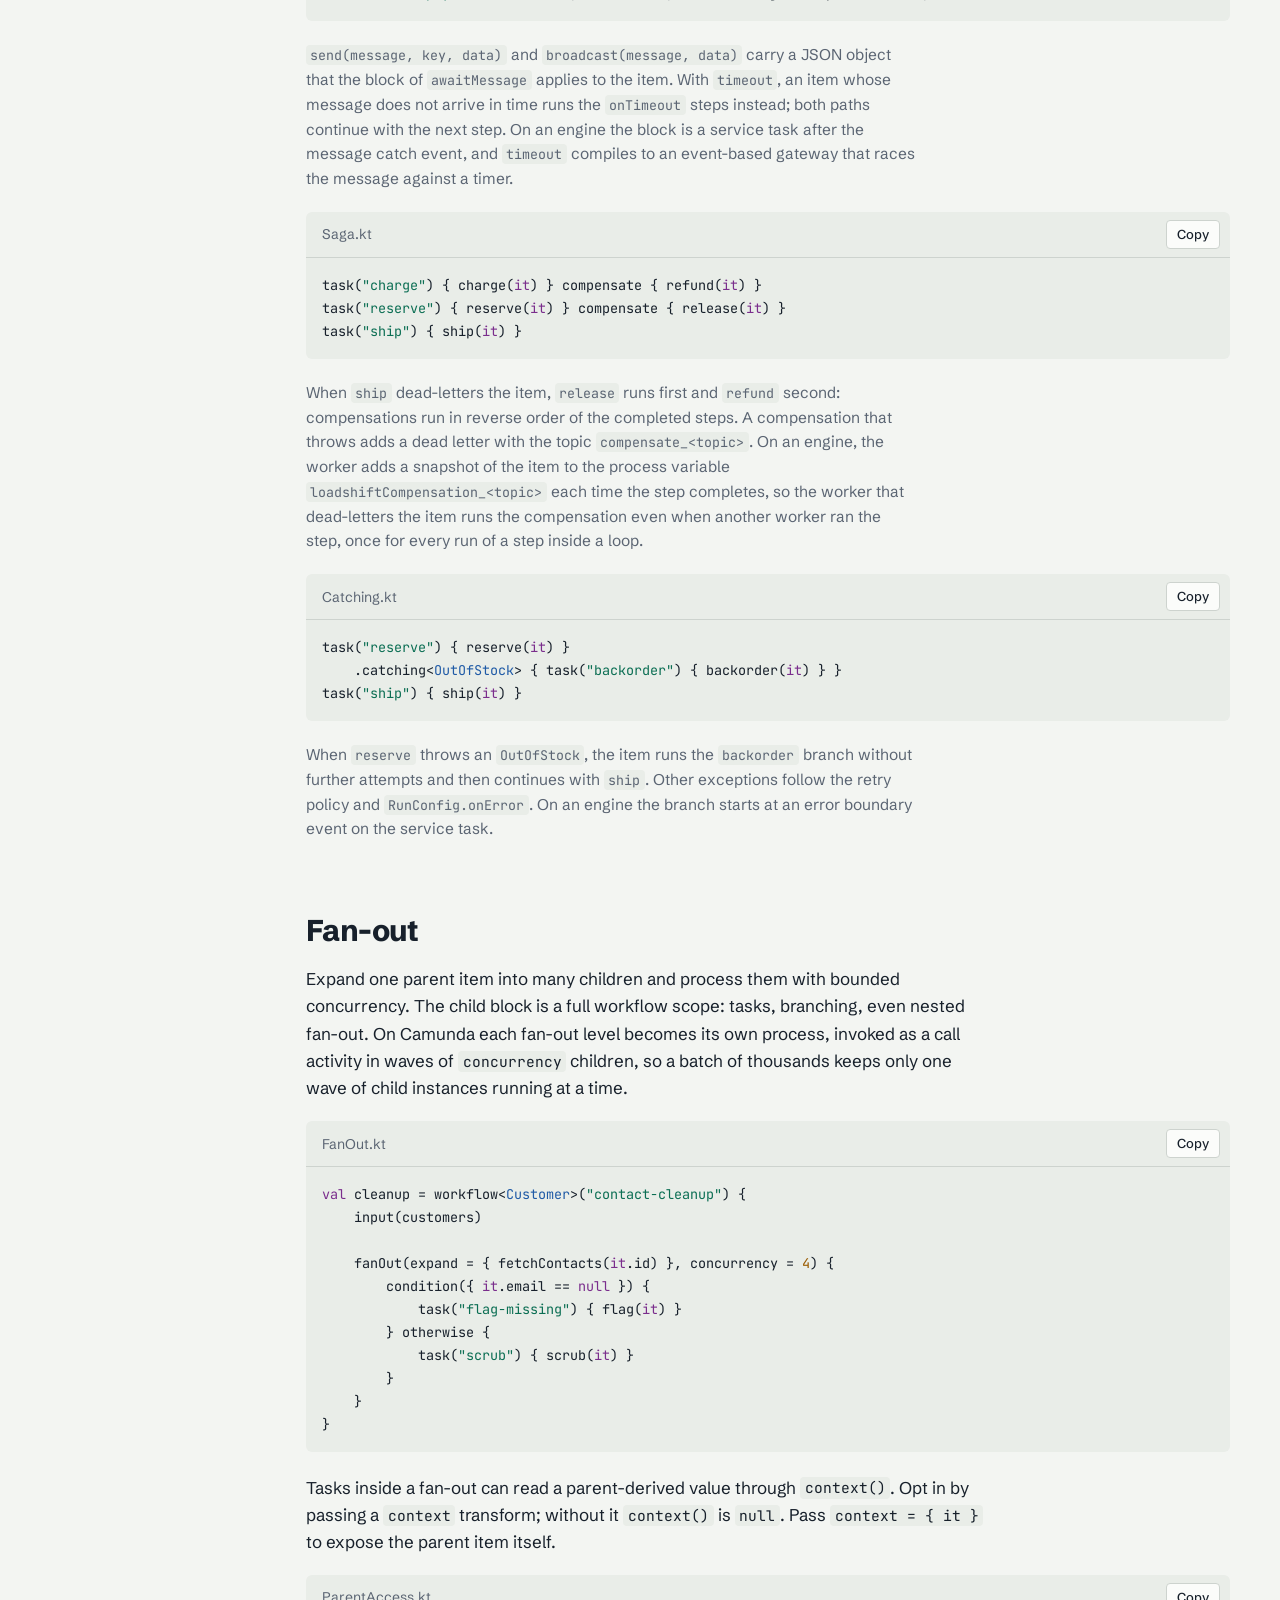
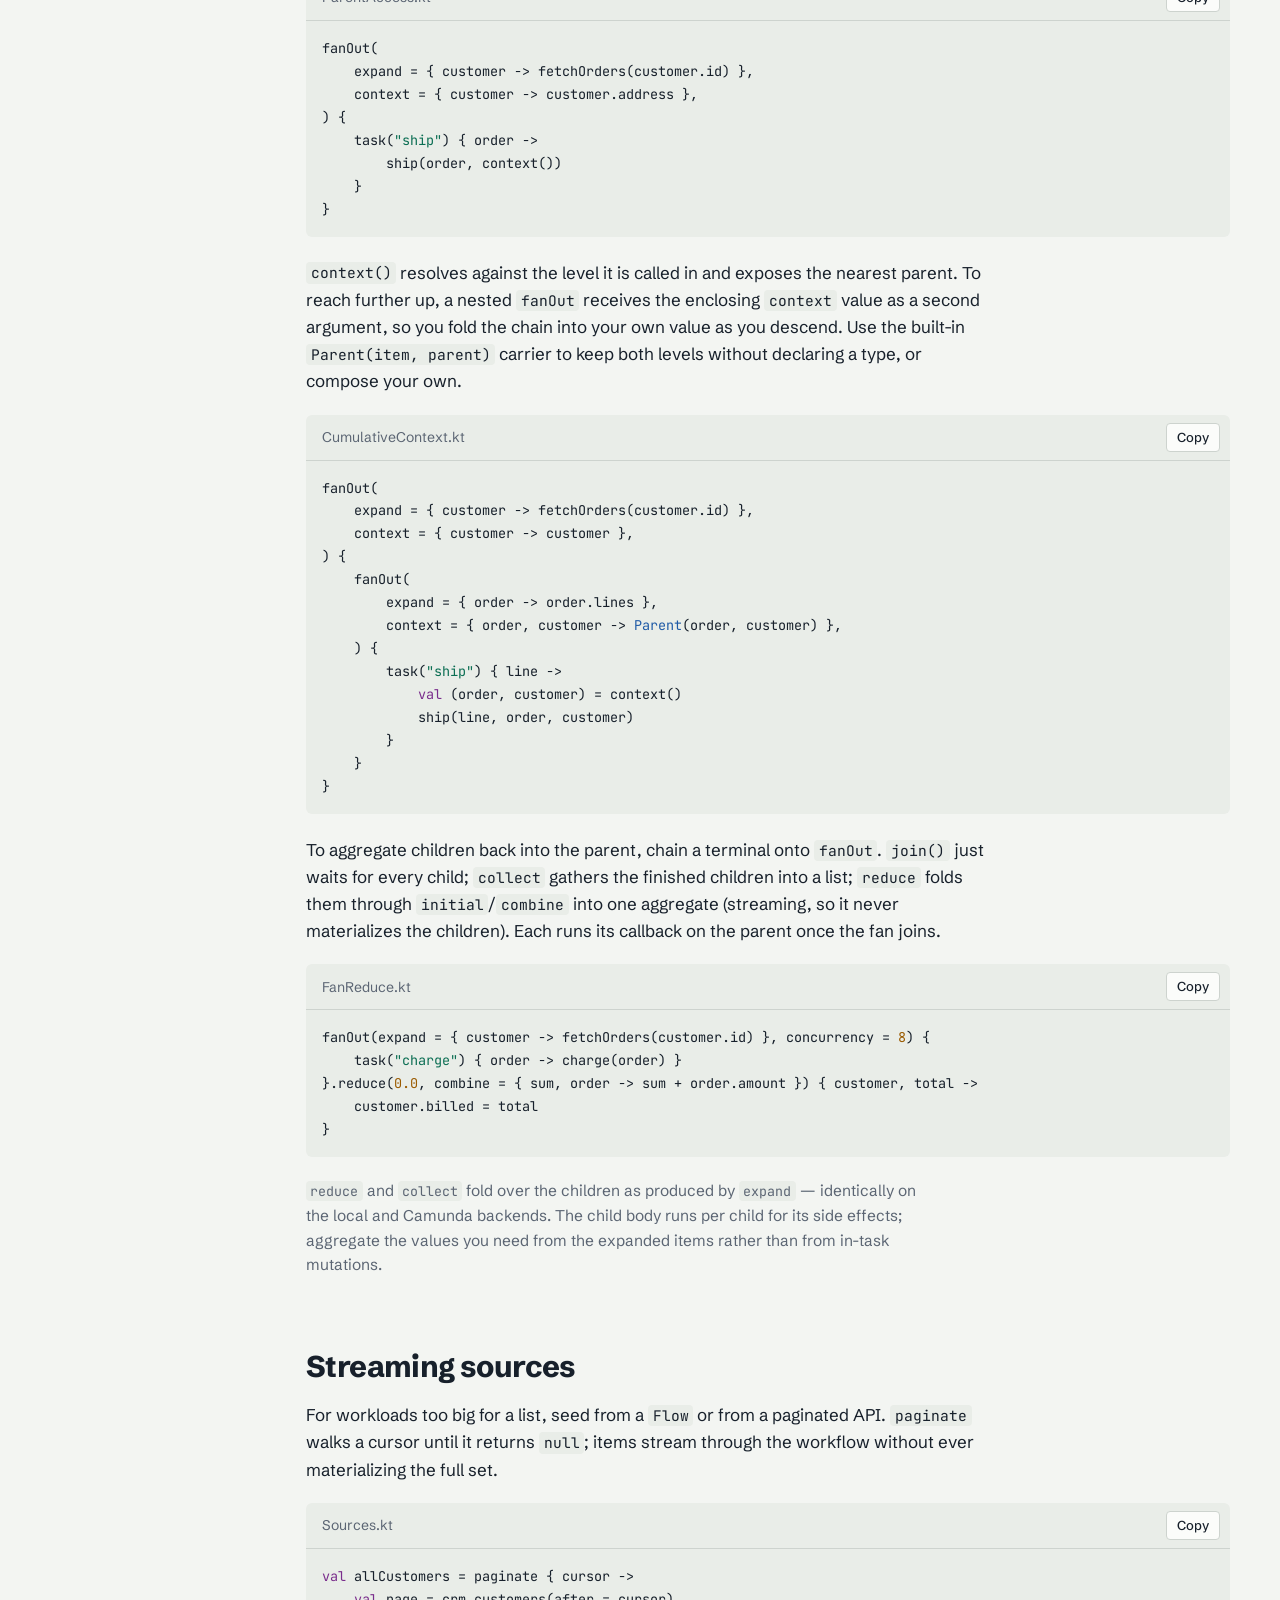
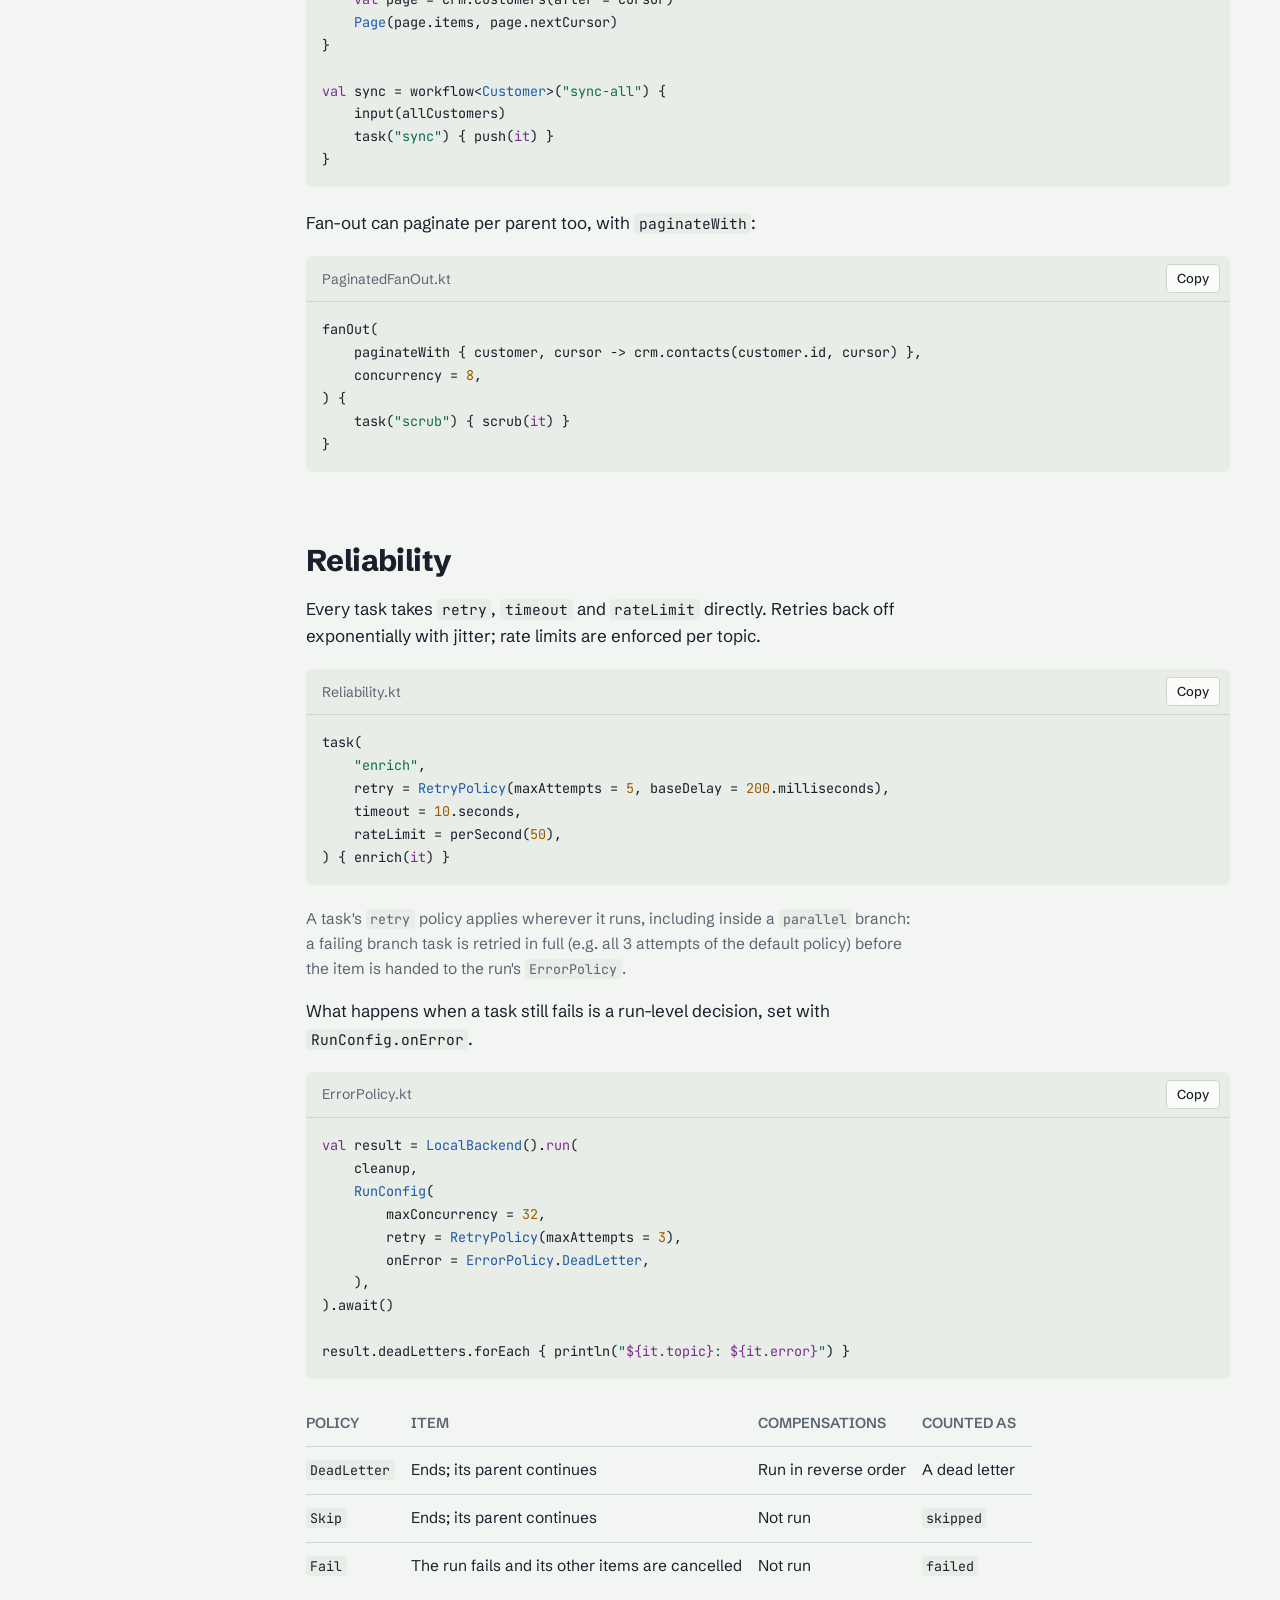
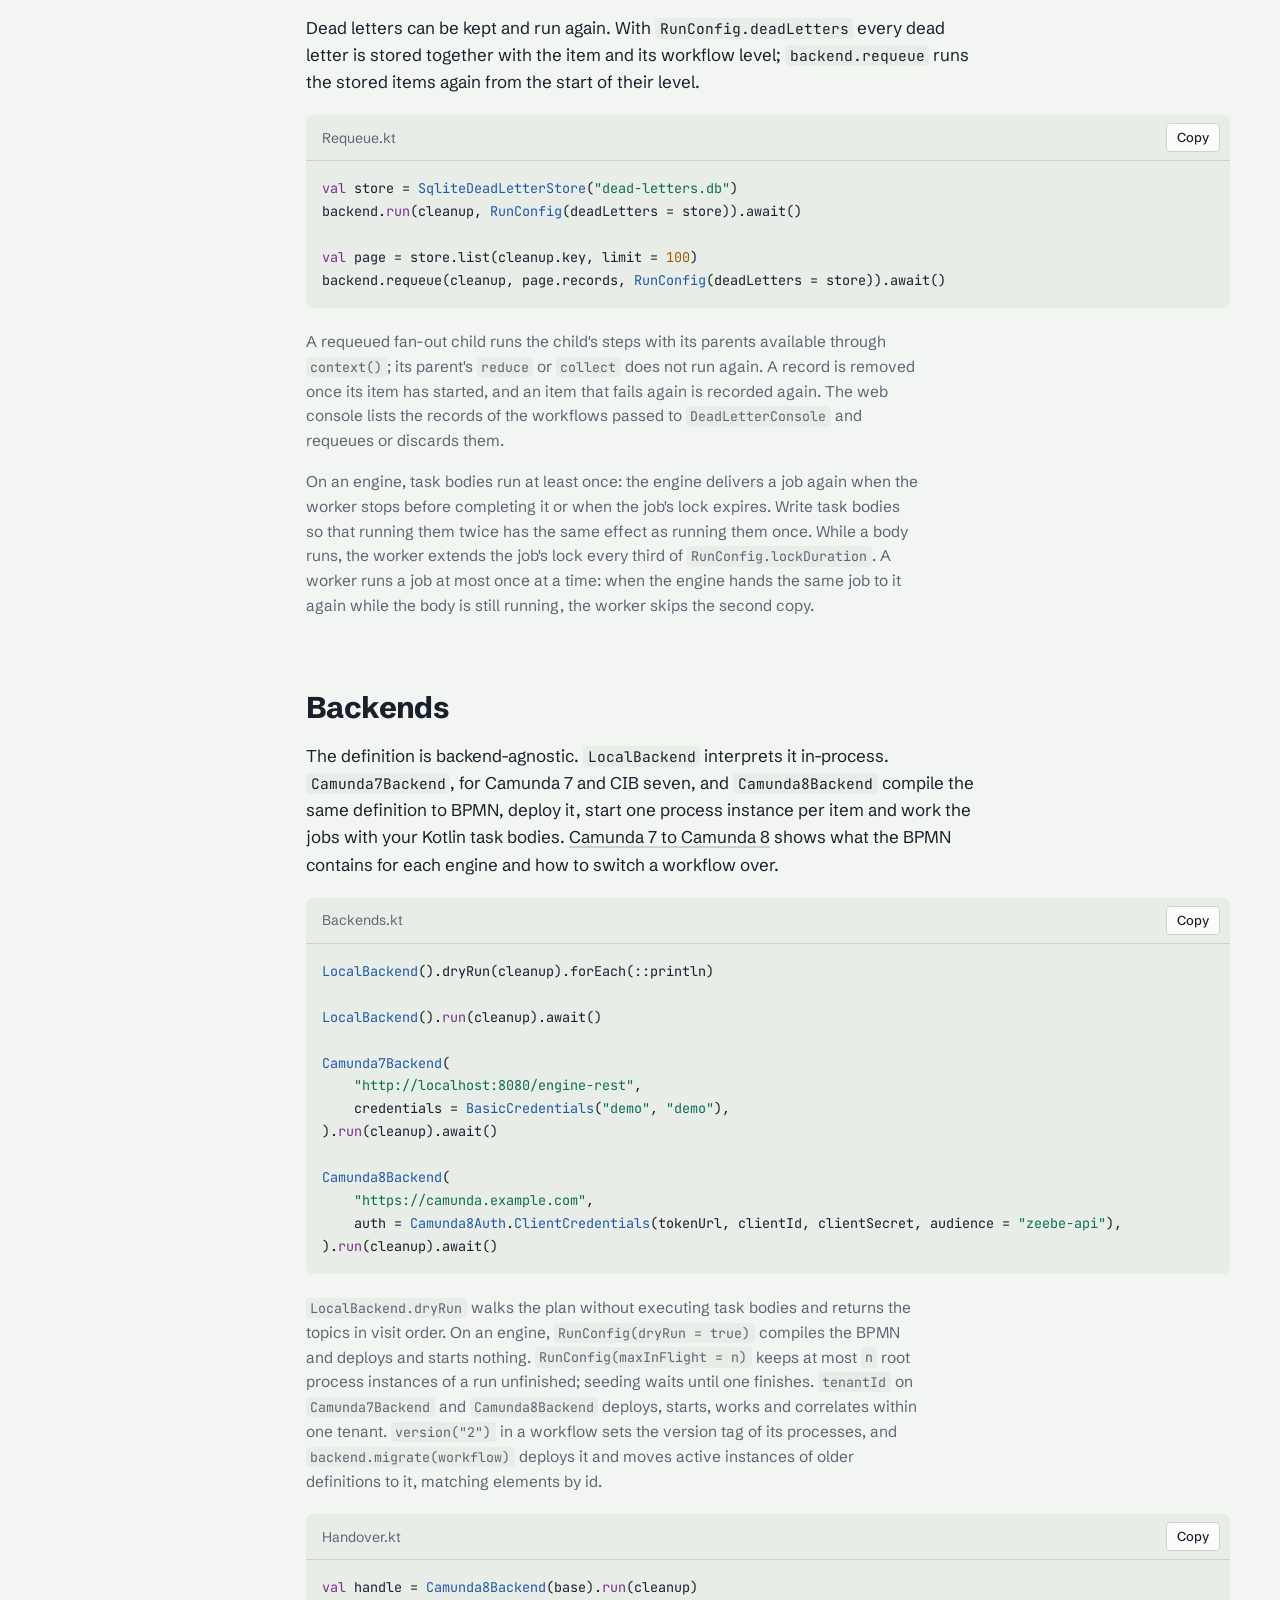
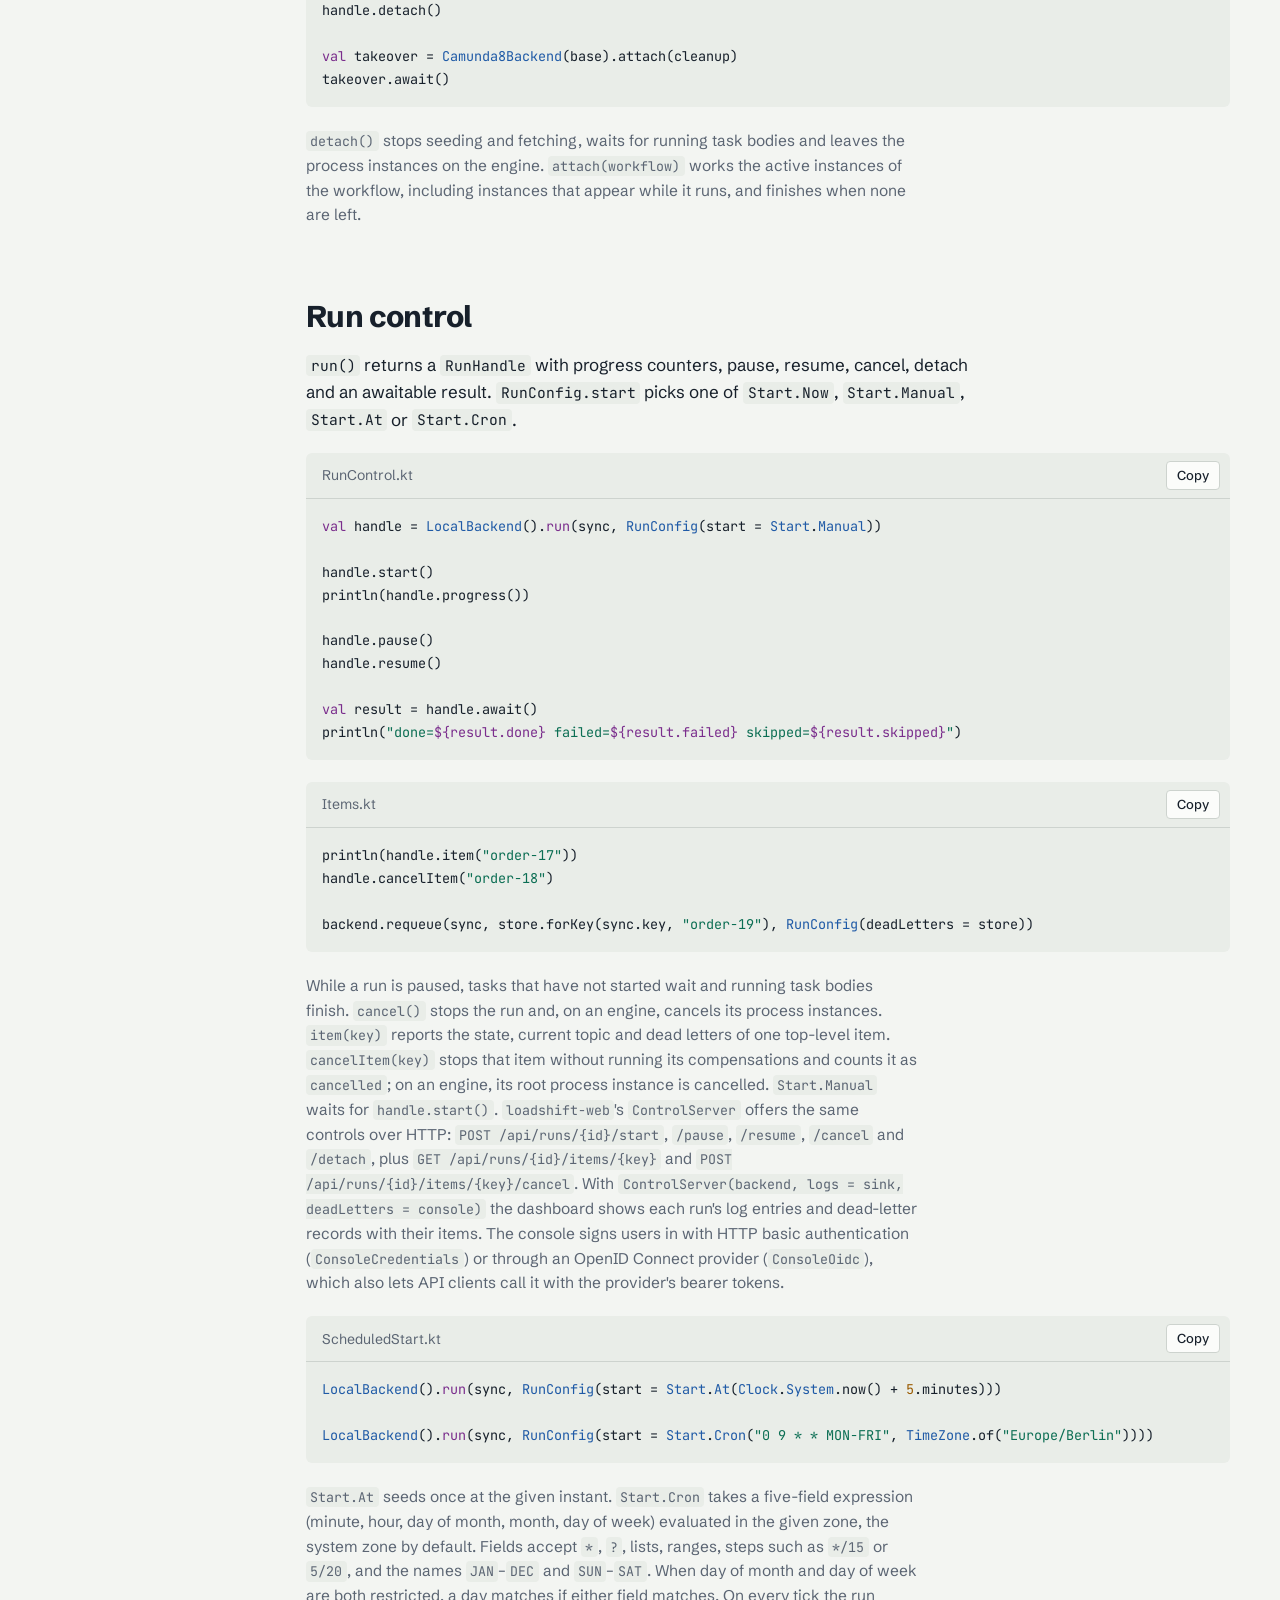
==== commit c777d236: "Report undeliverable job results as failed attempts, wait longer for unreadable variables, release 0" ====
--- a/docs/index.html
+++ b/docs/index.html
@@ -201,7 +201,7 @@
   <p class="note">Children run concurrently, so the order of the lines varies between runs.</p>
 
   <p>Or pull it into an existing project from Maven Central
-  (<code>io.github.it-atelier-gn</code>, version <code>0.8.1</code>):</p>
+  (<code>io.github.it-atelier-gn</code>, version <code>0.8.2</code>):</p>
   <div class="codecard">
     <div class="codecard-head">
       <div class="tabs" role="tablist">
@@ -212,85 +212,85 @@
       <button class="copy" type="button">Copy</button>
     </div>
     <pre class="tab-panel active" data-tab="kts"><code class="lang-kotlin">dependencies {
-    implementation("io.github.it-atelier-gn:loadshift-core:0.8.1")
-    implementation("io.github.it-atelier-gn:loadshift-local:0.8.1")
-    implementation("io.github.it-atelier-gn:loadshift-camunda-7:0.8.1")
-    implementation("io.github.it-atelier-gn:loadshift-camunda-7-java-api:0.8.1")
-    implementation("io.github.it-atelier-gn:loadshift-cibseven-java-api:0.8.1")
-    implementation("io.github.it-atelier-gn:loadshift-camunda-8:0.8.1")
-    implementation("io.github.it-atelier-gn:loadshift-camunda-8-stream:0.8.1")
-    implementation("io.github.it-atelier-gn:loadshift-web:0.8.1")
-    implementation("io.github.it-atelier-gn:loadshift-sqlite:0.8.1")
-    implementation("io.github.it-atelier-gn:loadshift-otel:0.8.1")
-    implementation("io.github.it-atelier-gn:loadshift-micrometer:0.8.1")
+    implementation("io.github.it-atelier-gn:loadshift-core:0.8.2")
+    implementation("io.github.it-atelier-gn:loadshift-local:0.8.2")
+    implementation("io.github.it-atelier-gn:loadshift-camunda-7:0.8.2")
+    implementation("io.github.it-atelier-gn:loadshift-camunda-7-java-api:0.8.2")
+    implementation("io.github.it-atelier-gn:loadshift-cibseven-java-api:0.8.2")
+    implementation("io.github.it-atelier-gn:loadshift-camunda-8:0.8.2")
+    implementation("io.github.it-atelier-gn:loadshift-camunda-8-stream:0.8.2")
+    implementation("io.github.it-atelier-gn:loadshift-web:0.8.2")
+    implementation("io.github.it-atelier-gn:loadshift-sqlite:0.8.2")
+    implementation("io.github.it-atelier-gn:loadshift-otel:0.8.2")
+    implementation("io.github.it-atelier-gn:loadshift-micrometer:0.8.2")
 }</code></pre>
     <pre class="tab-panel" data-tab="groovy"><code class="lang-groovy">dependencies {
-    implementation 'io.github.it-atelier-gn:loadshift-core:0.8.1'
-    implementation 'io.github.it-atelier-gn:loadshift-local:0.8.1'
-    implementation 'io.github.it-atelier-gn:loadshift-camunda-7:0.8.1'
-    implementation 'io.github.it-atelier-gn:loadshift-camunda-7-java-api:0.8.1'
-    implementation 'io.github.it-atelier-gn:loadshift-cibseven-java-api:0.8.1'
-    implementation 'io.github.it-atelier-gn:loadshift-camunda-8:0.8.1'
-    implementation 'io.github.it-atelier-gn:loadshift-camunda-8-stream:0.8.1'
-    implementation 'io.github.it-atelier-gn:loadshift-web:0.8.1'
-    implementation 'io.github.it-atelier-gn:loadshift-sqlite:0.8.1'
-    implementation 'io.github.it-atelier-gn:loadshift-otel:0.8.1'
-    implementation 'io.github.it-atelier-gn:loadshift-micrometer:0.8.1'
+    implementation 'io.github.it-atelier-gn:loadshift-core:0.8.2'
+    implementation 'io.github.it-atelier-gn:loadshift-local:0.8.2'
+    implementation 'io.github.it-atelier-gn:loadshift-camunda-7:0.8.2'
+    implementation 'io.github.it-atelier-gn:loadshift-camunda-7-java-api:0.8.2'
+    implementation 'io.github.it-atelier-gn:loadshift-cibseven-java-api:0.8.2'
+    implementation 'io.github.it-atelier-gn:loadshift-camunda-8:0.8.2'
+    implementation 'io.github.it-atelier-gn:loadshift-camunda-8-stream:0.8.2'
+    implementation 'io.github.it-atelier-gn:loadshift-web:0.8.2'
+    implementation 'io.github.it-atelier-gn:loadshift-sqlite:0.8.2'
+    implementation 'io.github.it-atelier-gn:loadshift-otel:0.8.2'
+    implementation 'io.github.it-atelier-gn:loadshift-micrometer:0.8.2'
 }</code></pre>
     <pre class="tab-panel" data-tab="maven"><code class="lang-xml">&lt;dependency&gt;
     &lt;groupId&gt;io.github.it-atelier-gn&lt;/groupId&gt;
     &lt;artifactId&gt;loadshift-core&lt;/artifactId&gt;
-    &lt;version&gt;0.8.1&lt;/version&gt;
+    &lt;version&gt;0.8.2&lt;/version&gt;
 &lt;/dependency&gt;
 &lt;dependency&gt;
     &lt;groupId&gt;io.github.it-atelier-gn&lt;/groupId&gt;
     &lt;artifactId&gt;loadshift-local&lt;/artifactId&gt;
-    &lt;version&gt;0.8.1&lt;/version&gt;
+    &lt;version&gt;0.8.2&lt;/version&gt;
 &lt;/dependency&gt;
 &lt;dependency&gt;
     &lt;groupId&gt;io.github.it-atelier-gn&lt;/groupId&gt;
     &lt;artifactId&gt;loadshift-camunda-7&lt;/artifactId&gt;
-    &lt;version&gt;0.8.1&lt;/version&gt;
+    &lt;version&gt;0.8.2&lt;/version&gt;
 &lt;/dependency&gt;
 &lt;dependency&gt;
     &lt;groupId&gt;io.github.it-atelier-gn&lt;/groupId&gt;
     &lt;artifactId&gt;loadshift-camunda-7-java-api&lt;/artifactId&gt;
-    &lt;version&gt;0.8.1&lt;/version&gt;
+    &lt;version&gt;0.8.2&lt;/version&gt;
 &lt;/dependency&gt;
 &lt;dependency&gt;
     &lt;groupId&gt;io.github.it-atelier-gn&lt;/groupId&gt;
     &lt;artifactId&gt;loadshift-cibseven-java-api&lt;/artifactId&gt;
-    &lt;version&gt;0.8.1&lt;/version&gt;
+    &lt;version&gt;0.8.2&lt;/version&gt;
 &lt;/dependency&gt;
 &lt;dependency&gt;
     &lt;groupId&gt;io.github.it-atelier-gn&lt;/groupId&gt;
     &lt;artifactId&gt;loadshift-camunda-8&lt;/artifactId&gt;
-    &lt;version&gt;0.8.1&lt;/version&gt;
+    &lt;version&gt;0.8.2&lt;/version&gt;
 &lt;/dependency&gt;
 &lt;dependency&gt;
     &lt;groupId&gt;io.github.it-atelier-gn&lt;/groupId&gt;
     &lt;artifactId&gt;loadshift-camunda-8-stream&lt;/artifactId&gt;
-    &lt;version&gt;0.8.1&lt;/version&gt;
+    &lt;version&gt;0.8.2&lt;/version&gt;
 &lt;/dependency&gt;
 &lt;dependency&gt;
     &lt;groupId&gt;io.github.it-atelier-gn&lt;/groupId&gt;
     &lt;artifactId&gt;loadshift-web&lt;/artifactId&gt;
-    &lt;version&gt;0.8.1&lt;/version&gt;
+    &lt;version&gt;0.8.2&lt;/version&gt;
 &lt;/dependency&gt;
 &lt;dependency&gt;
     &lt;groupId&gt;io.github.it-atelier-gn&lt;/groupId&gt;
     &lt;artifactId&gt;loadshift-sqlite&lt;/artifactId&gt;
-    &lt;version&gt;0.8.1&lt;/version&gt;
+    &lt;version&gt;0.8.2&lt;/version&gt;
 &lt;/dependency&gt;
 &lt;dependency&gt;
     &lt;groupId&gt;io.github.it-atelier-gn&lt;/groupId&gt;
     &lt;artifactId&gt;loadshift-otel&lt;/artifactId&gt;
-    &lt;version&gt;0.8.1&lt;/version&gt;
+    &lt;version&gt;0.8.2&lt;/version&gt;
 &lt;/dependency&gt;
 &lt;dependency&gt;
     &lt;groupId&gt;io.github.it-atelier-gn&lt;/groupId&gt;
     &lt;artifactId&gt;loadshift-micrometer&lt;/artifactId&gt;
-    &lt;version&gt;0.8.1&lt;/version&gt;
+    &lt;version&gt;0.8.2&lt;/version&gt;
 &lt;/dependency&gt;</code></pre>
   </div>
   <p class="note">Pick the modules you need; see <a href="#modules">Modules</a> for what each one contains.</p>
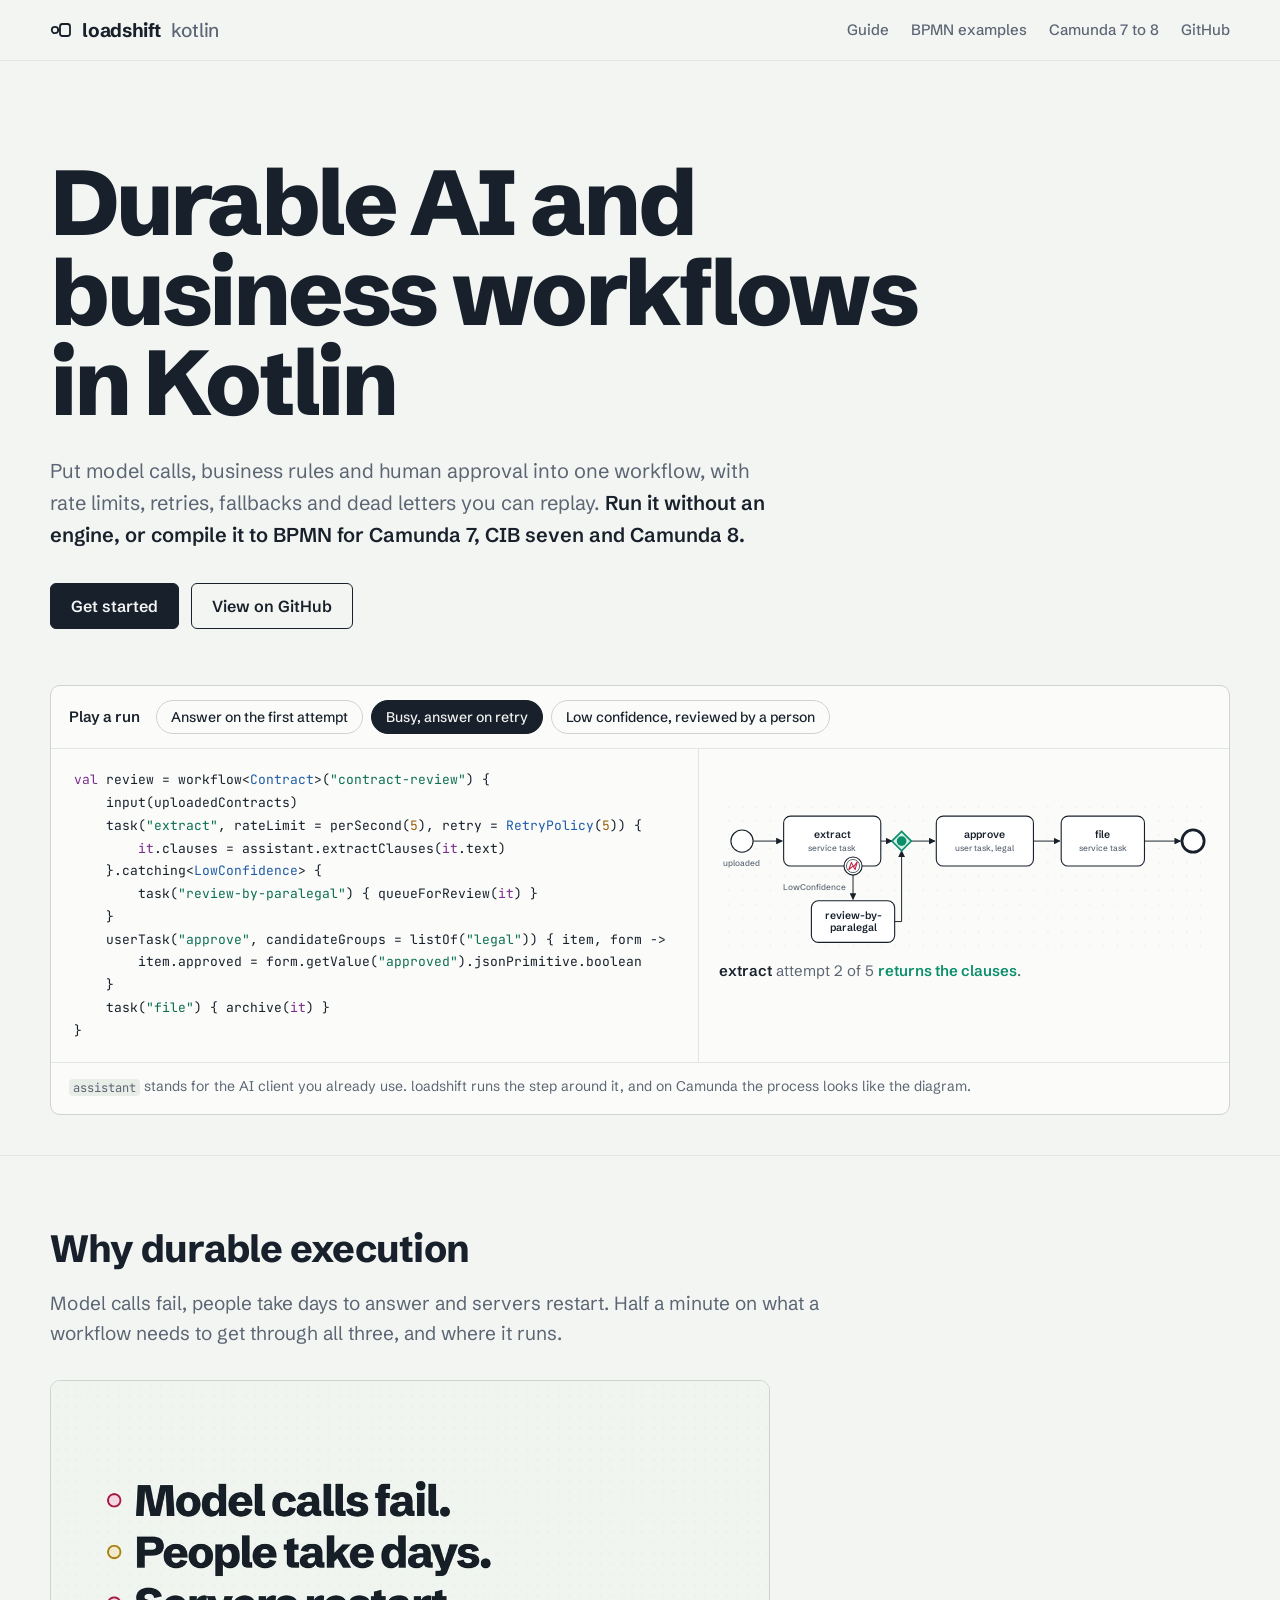
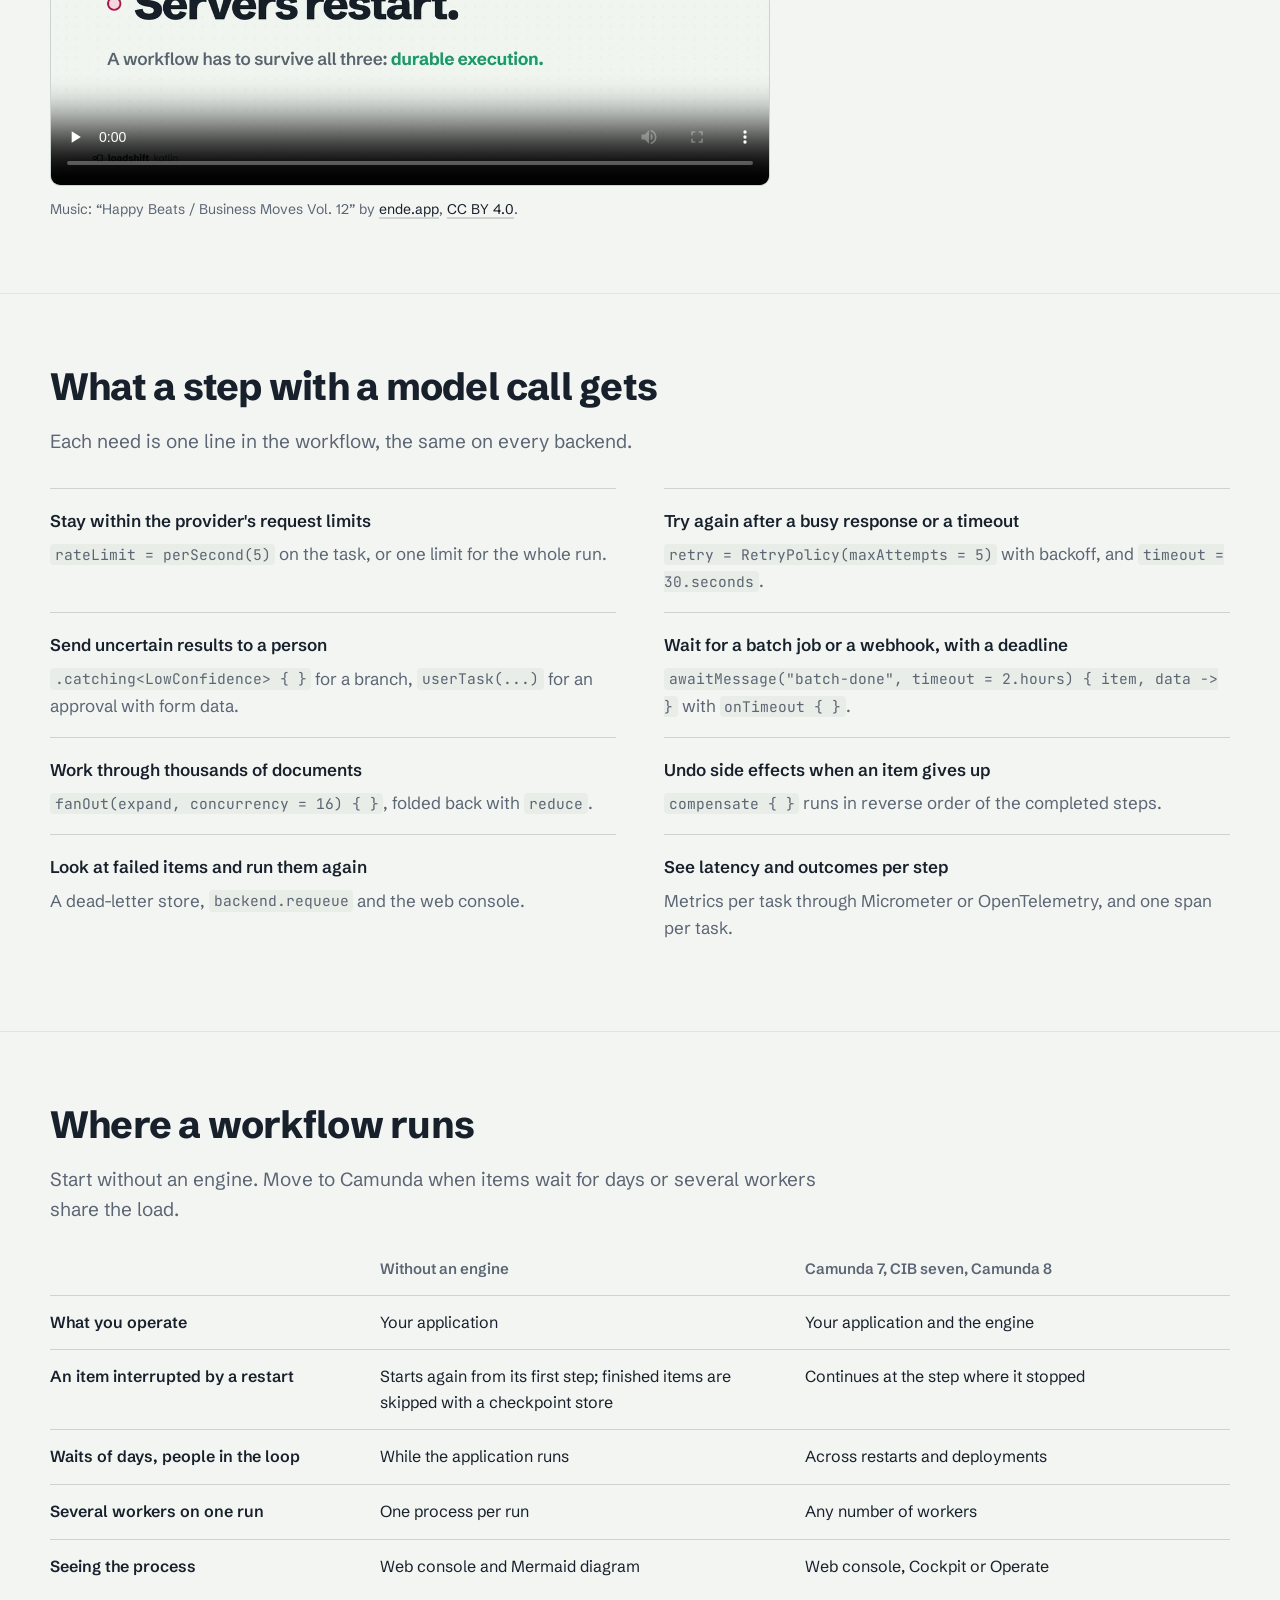
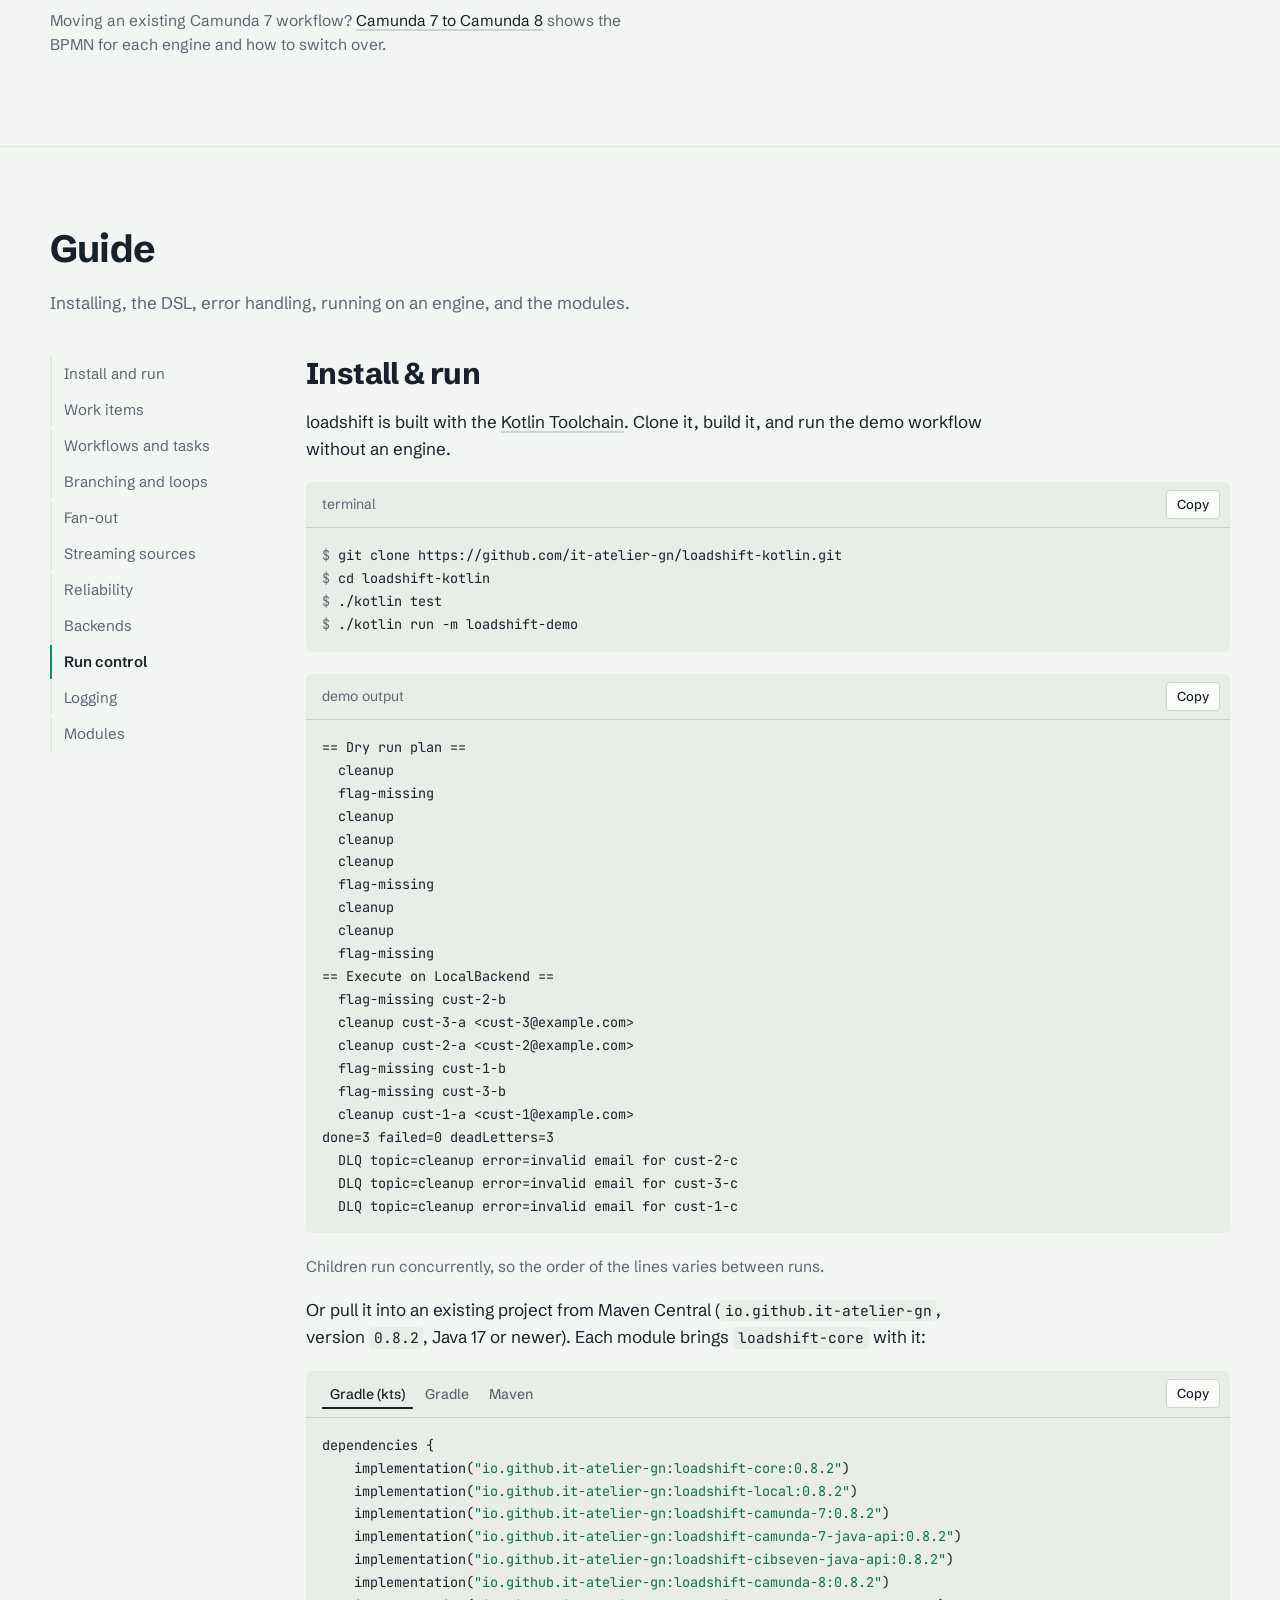
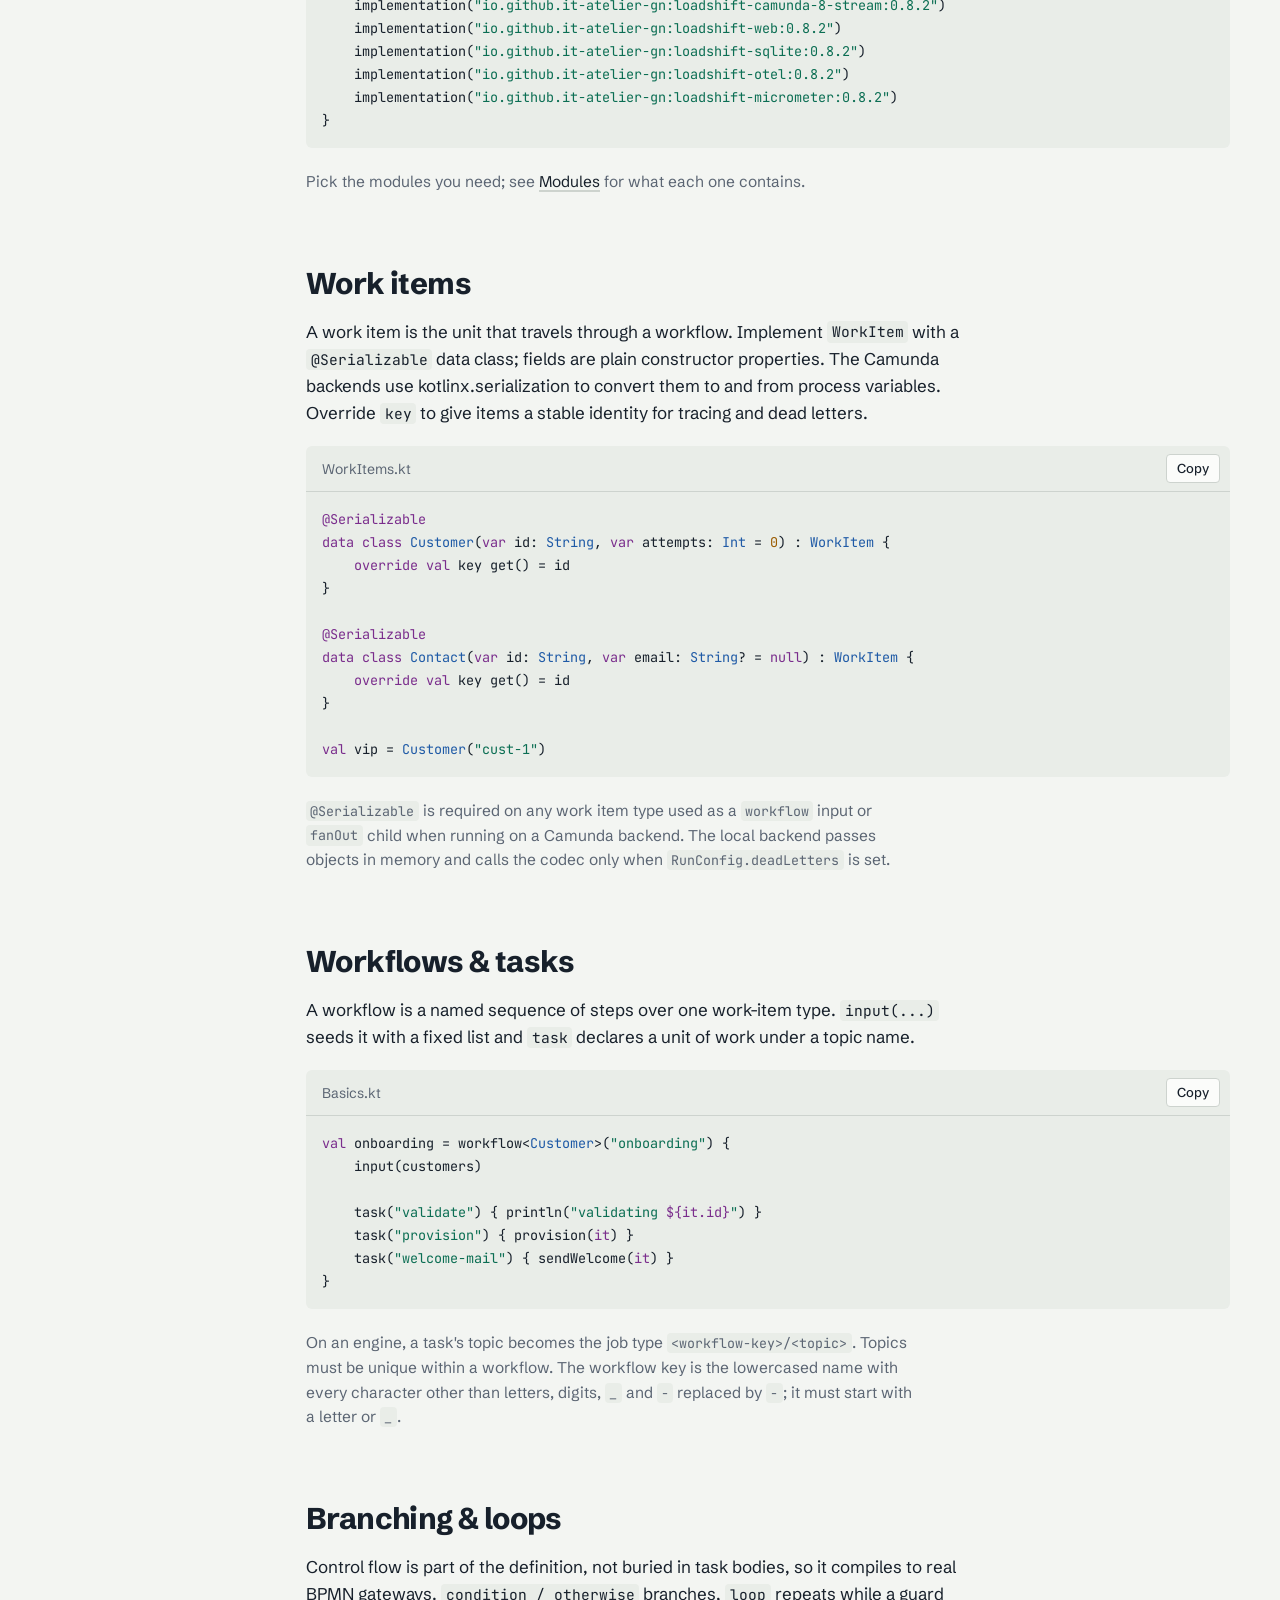
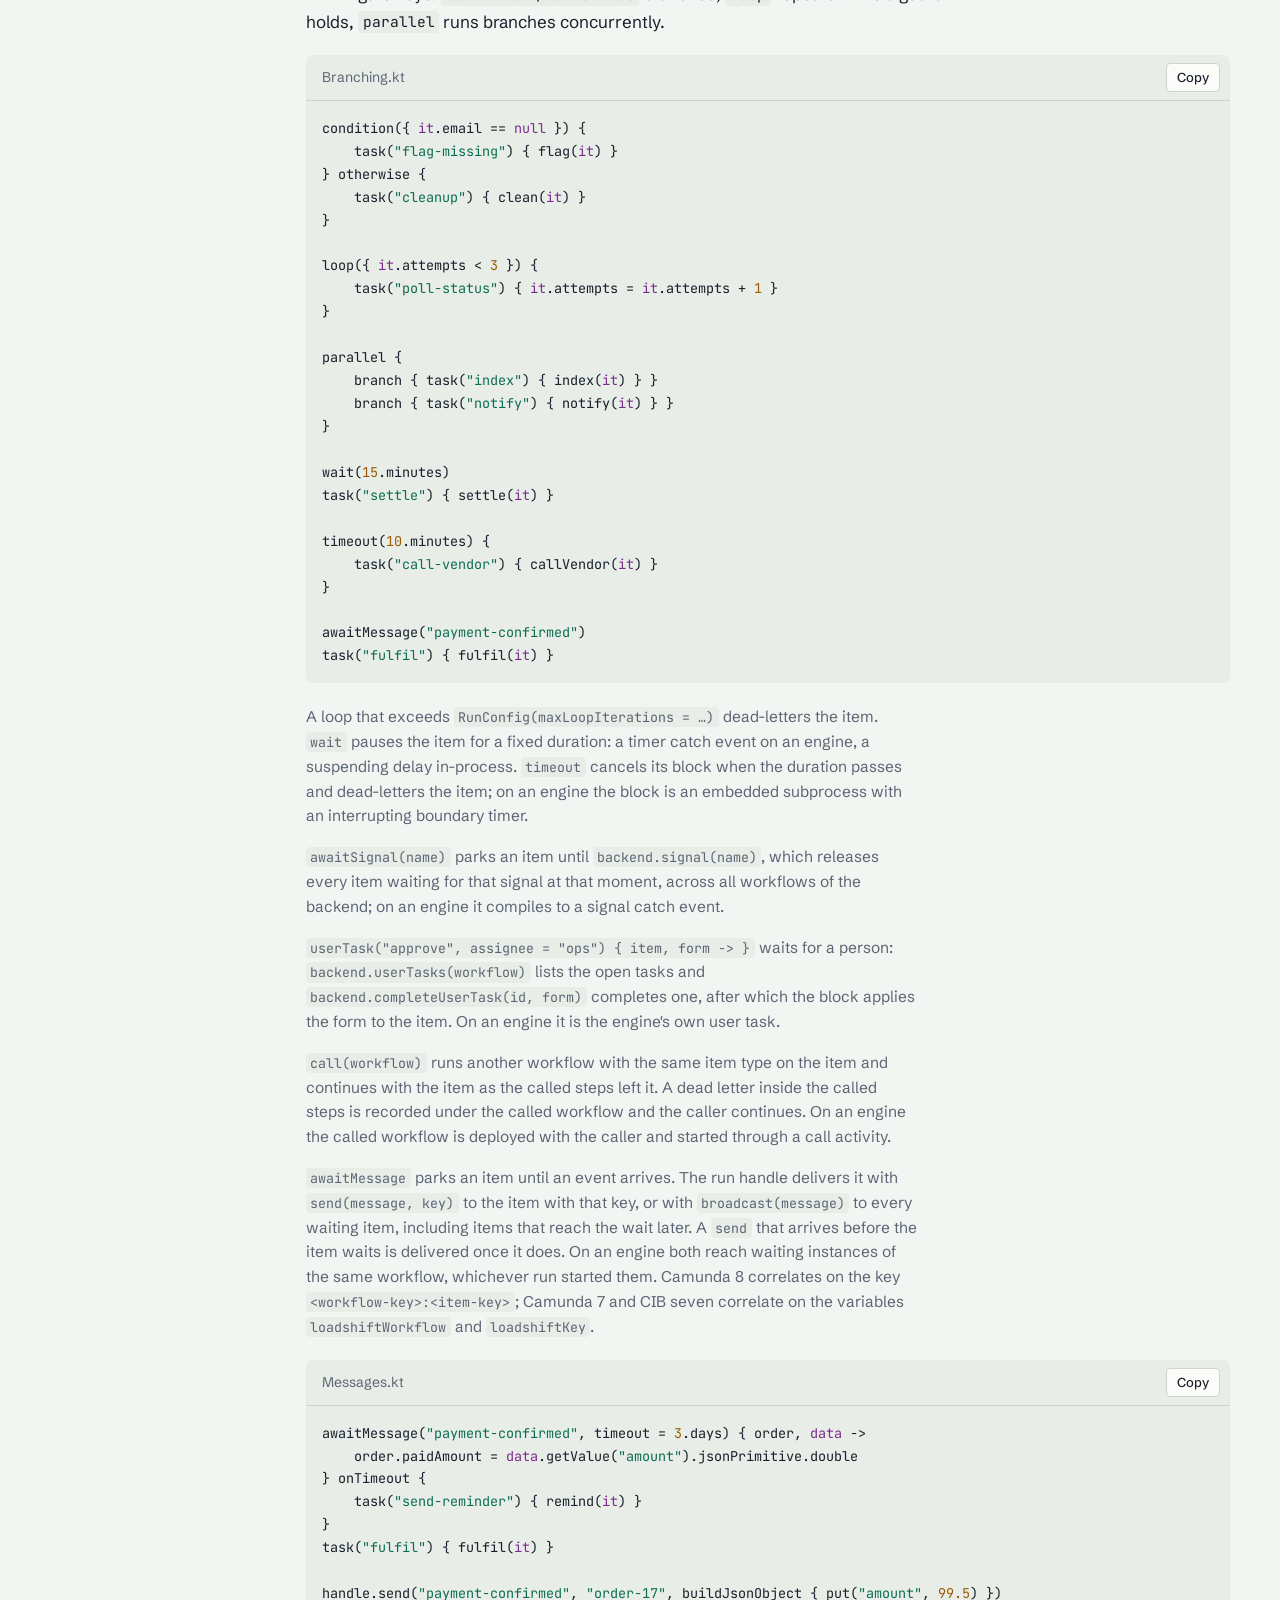
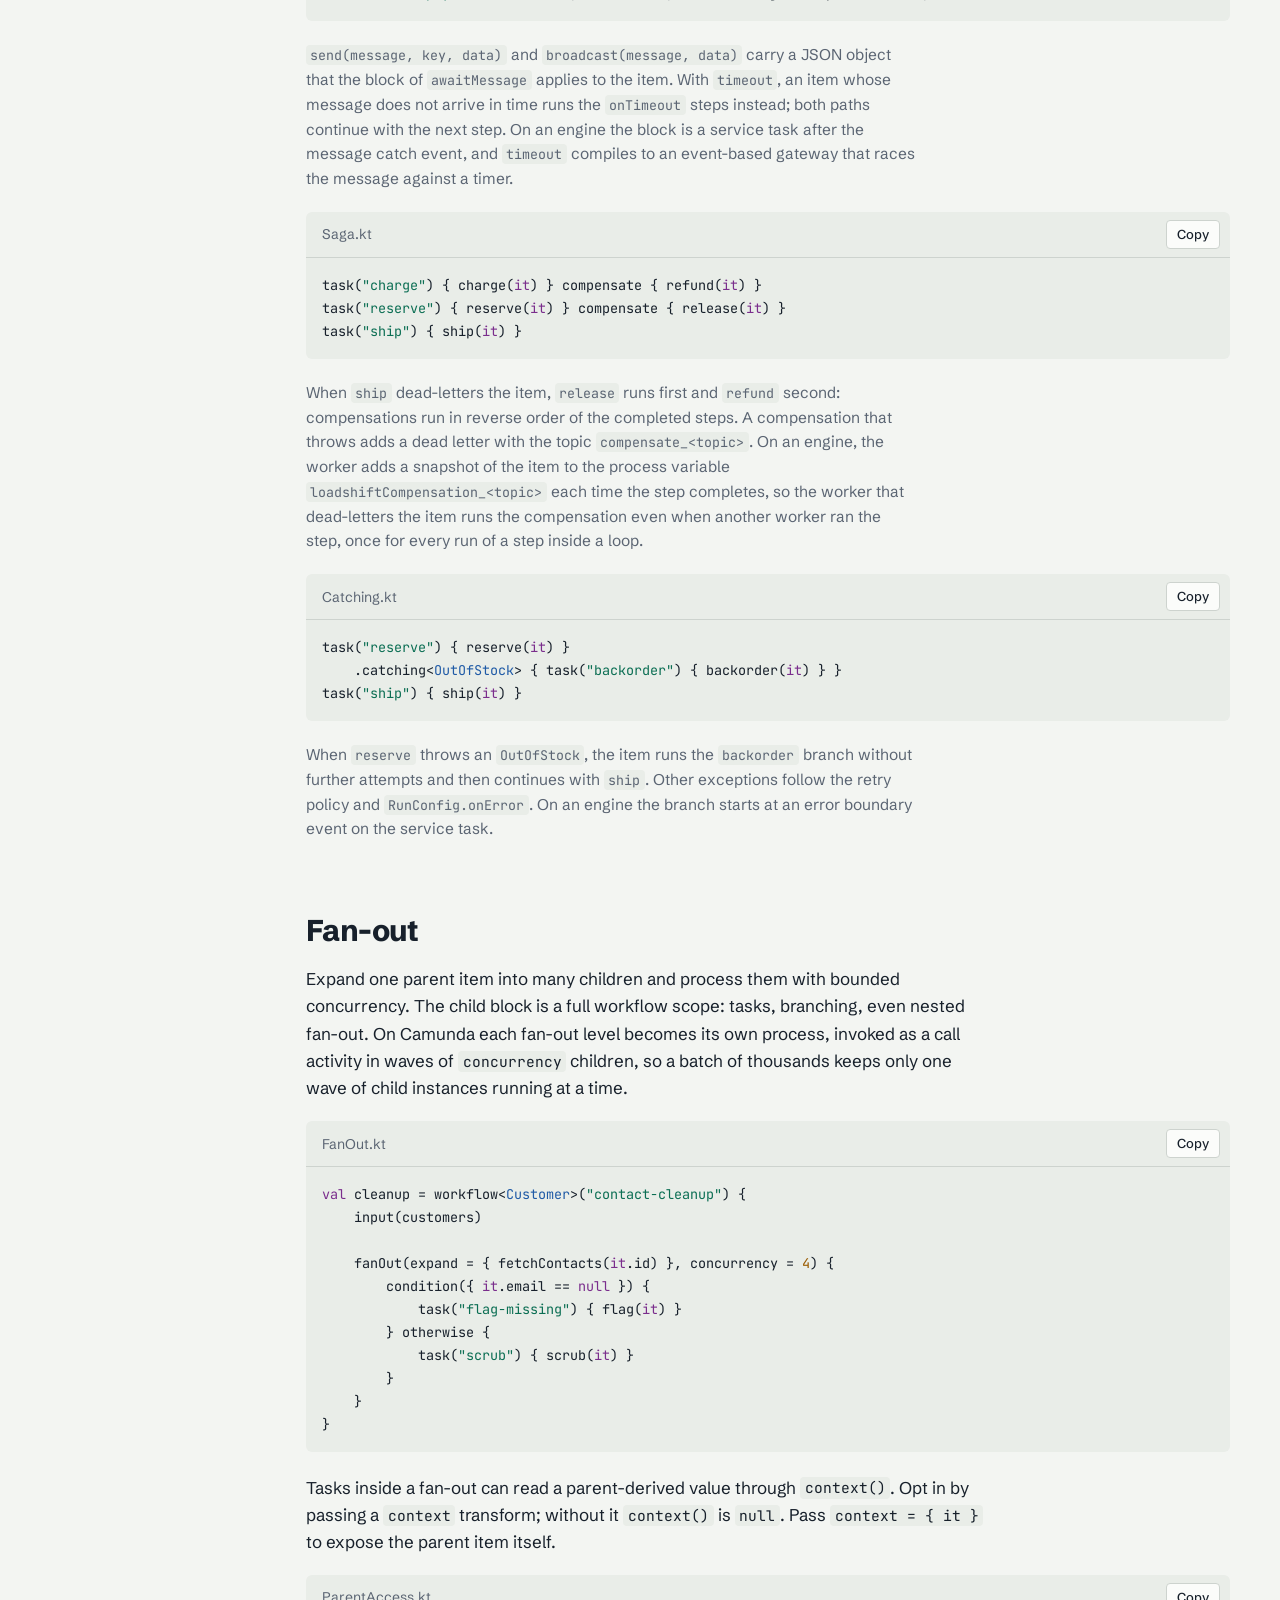
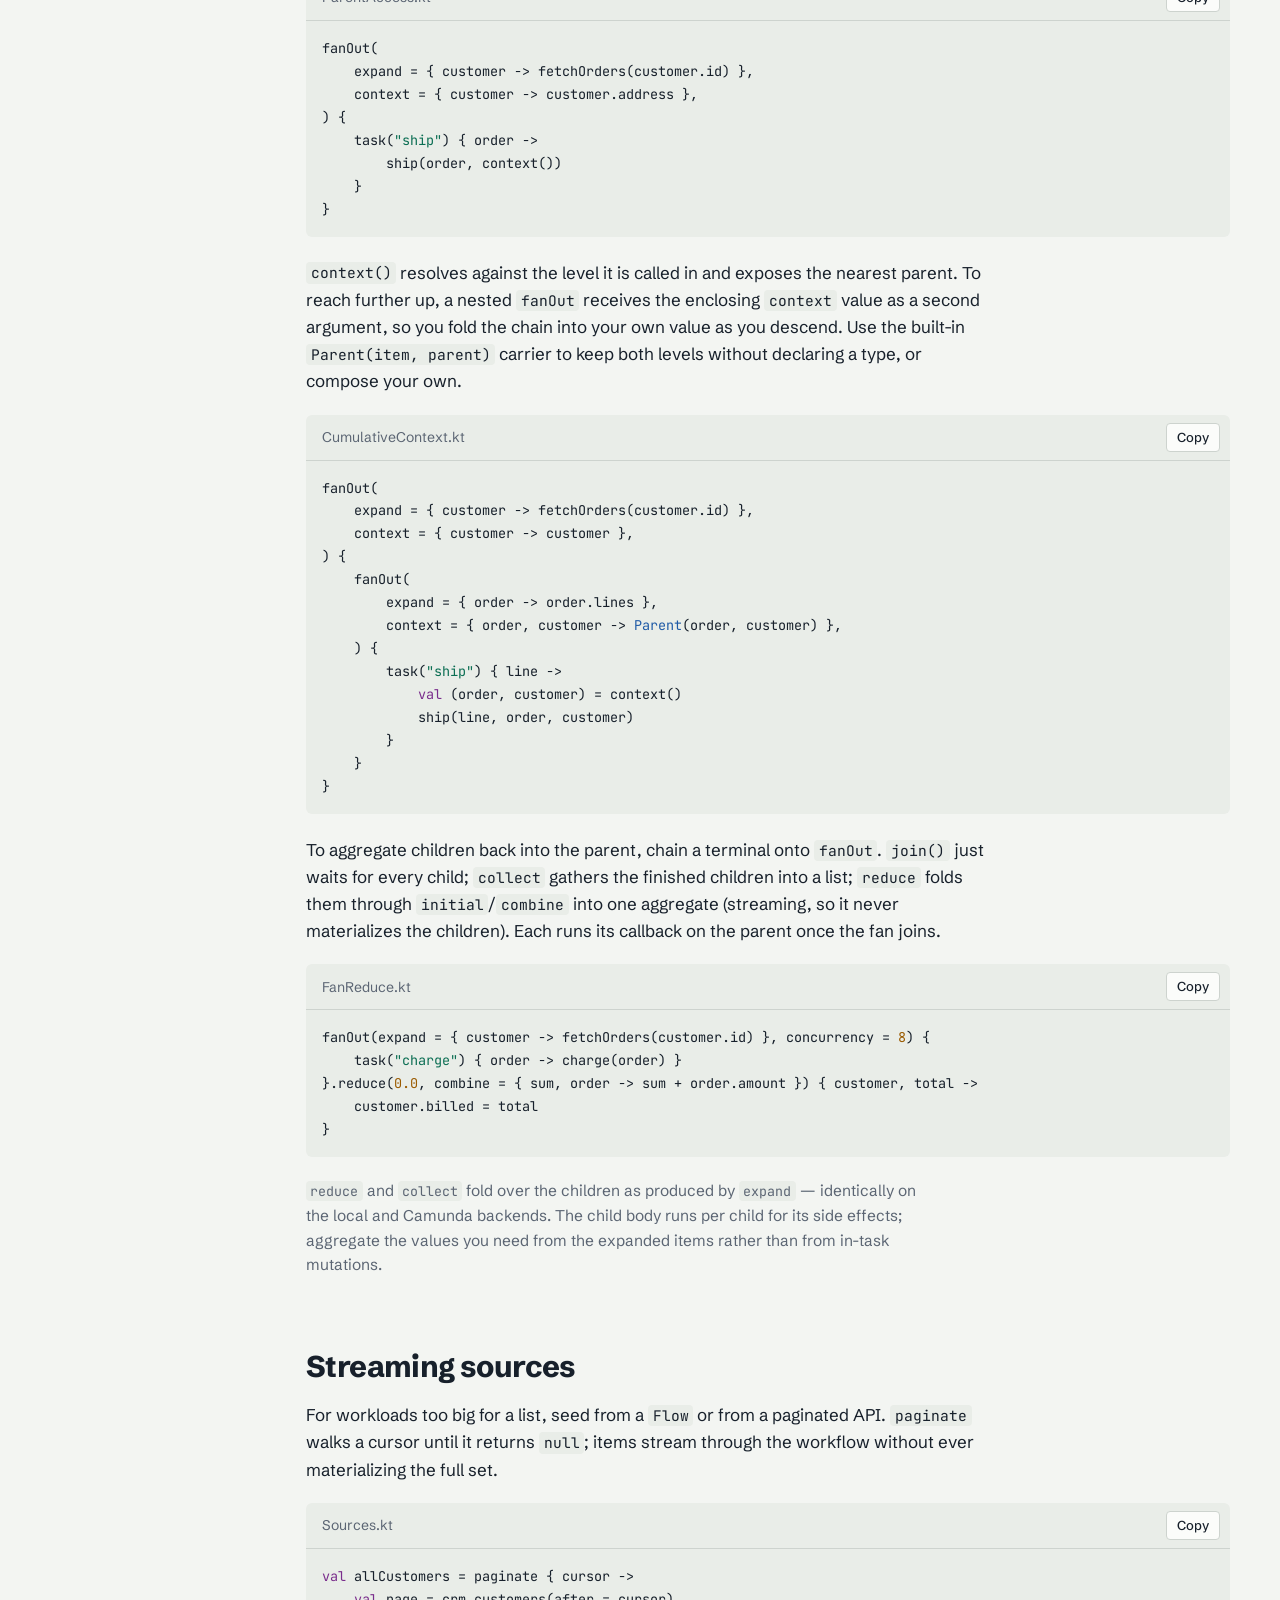
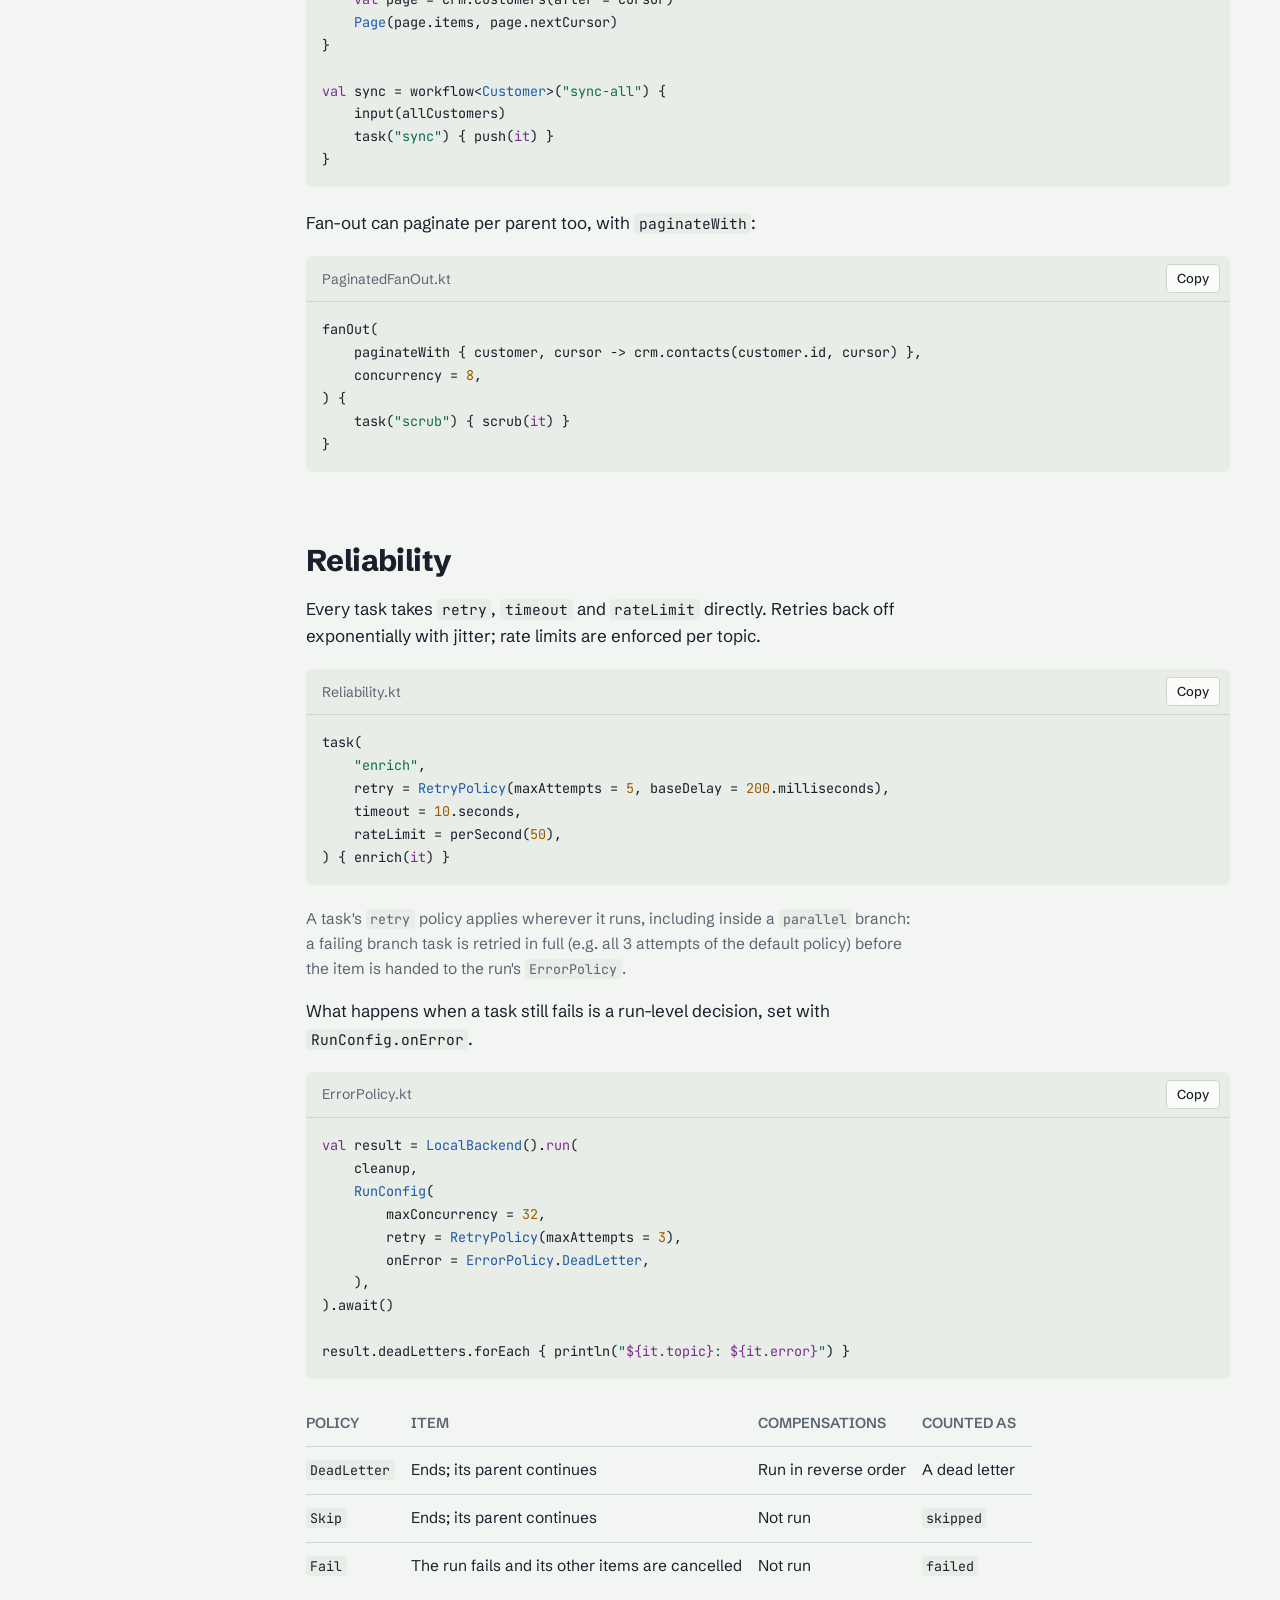
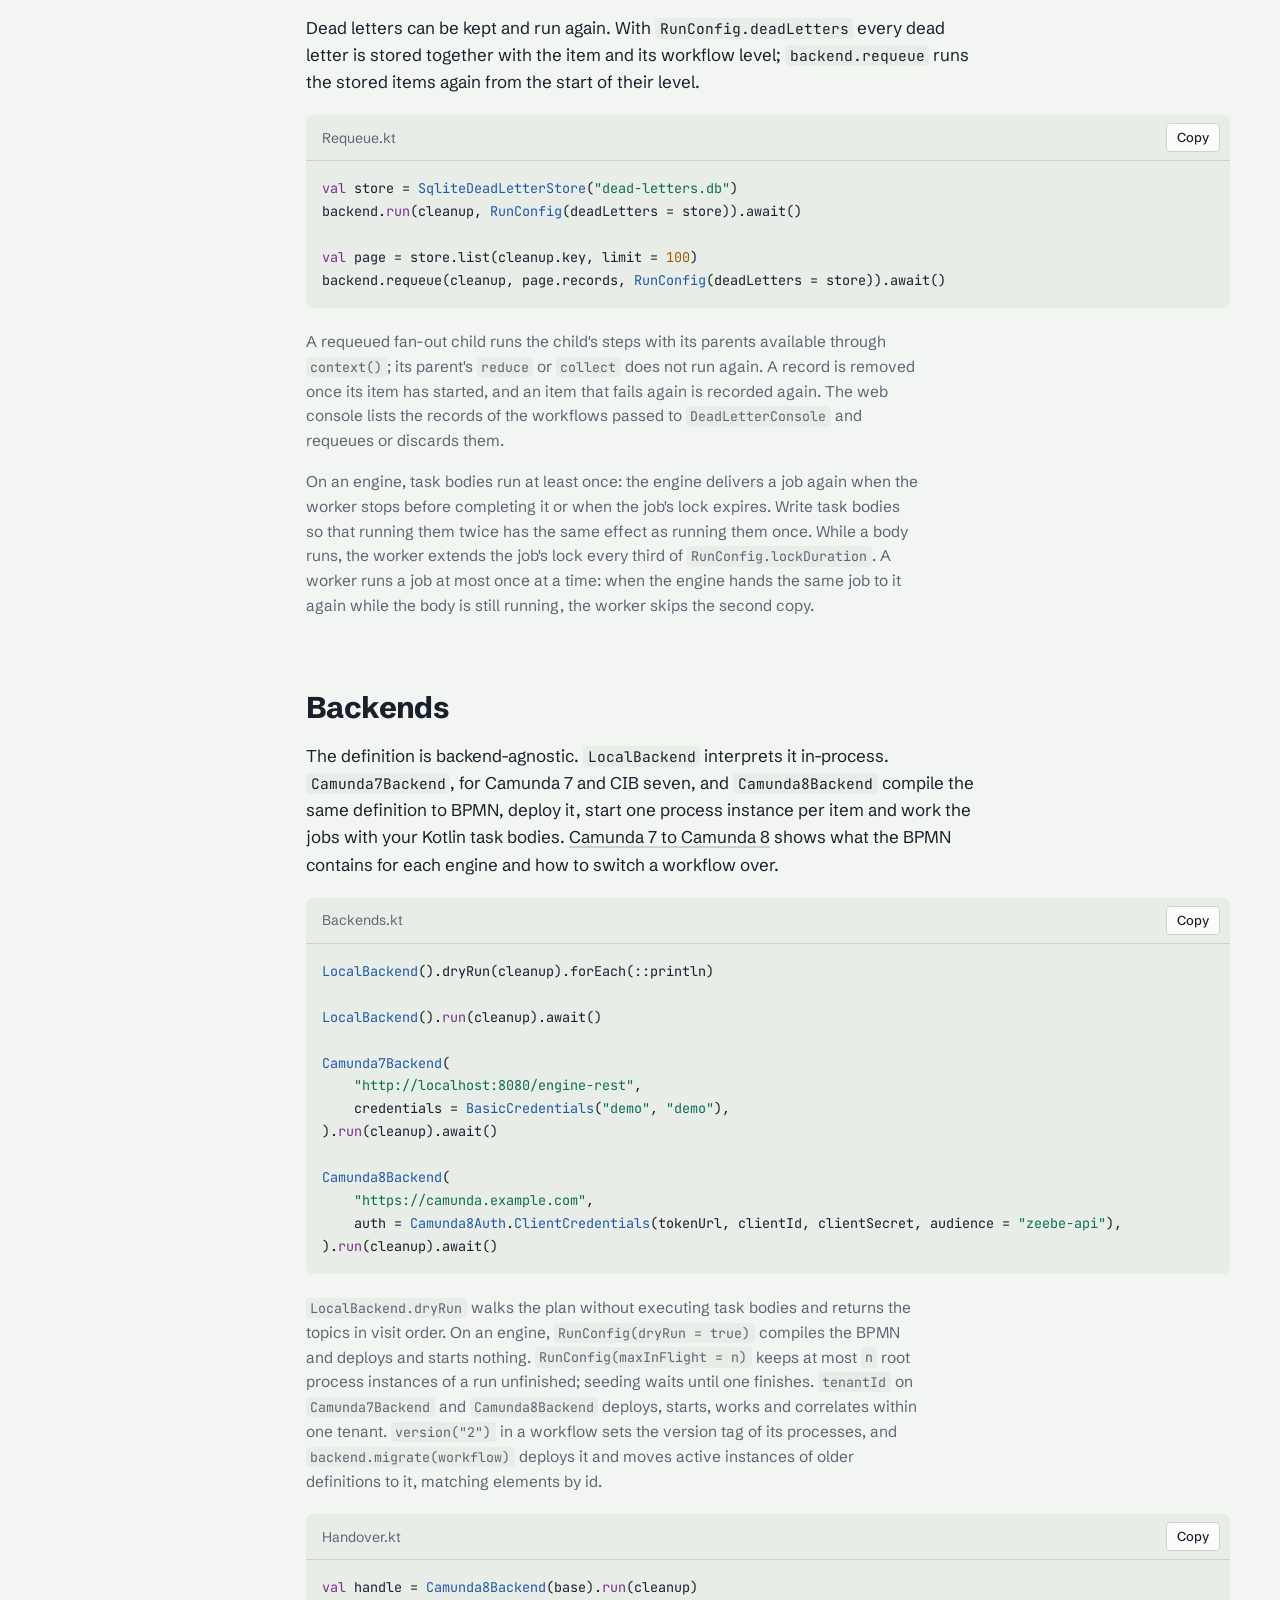
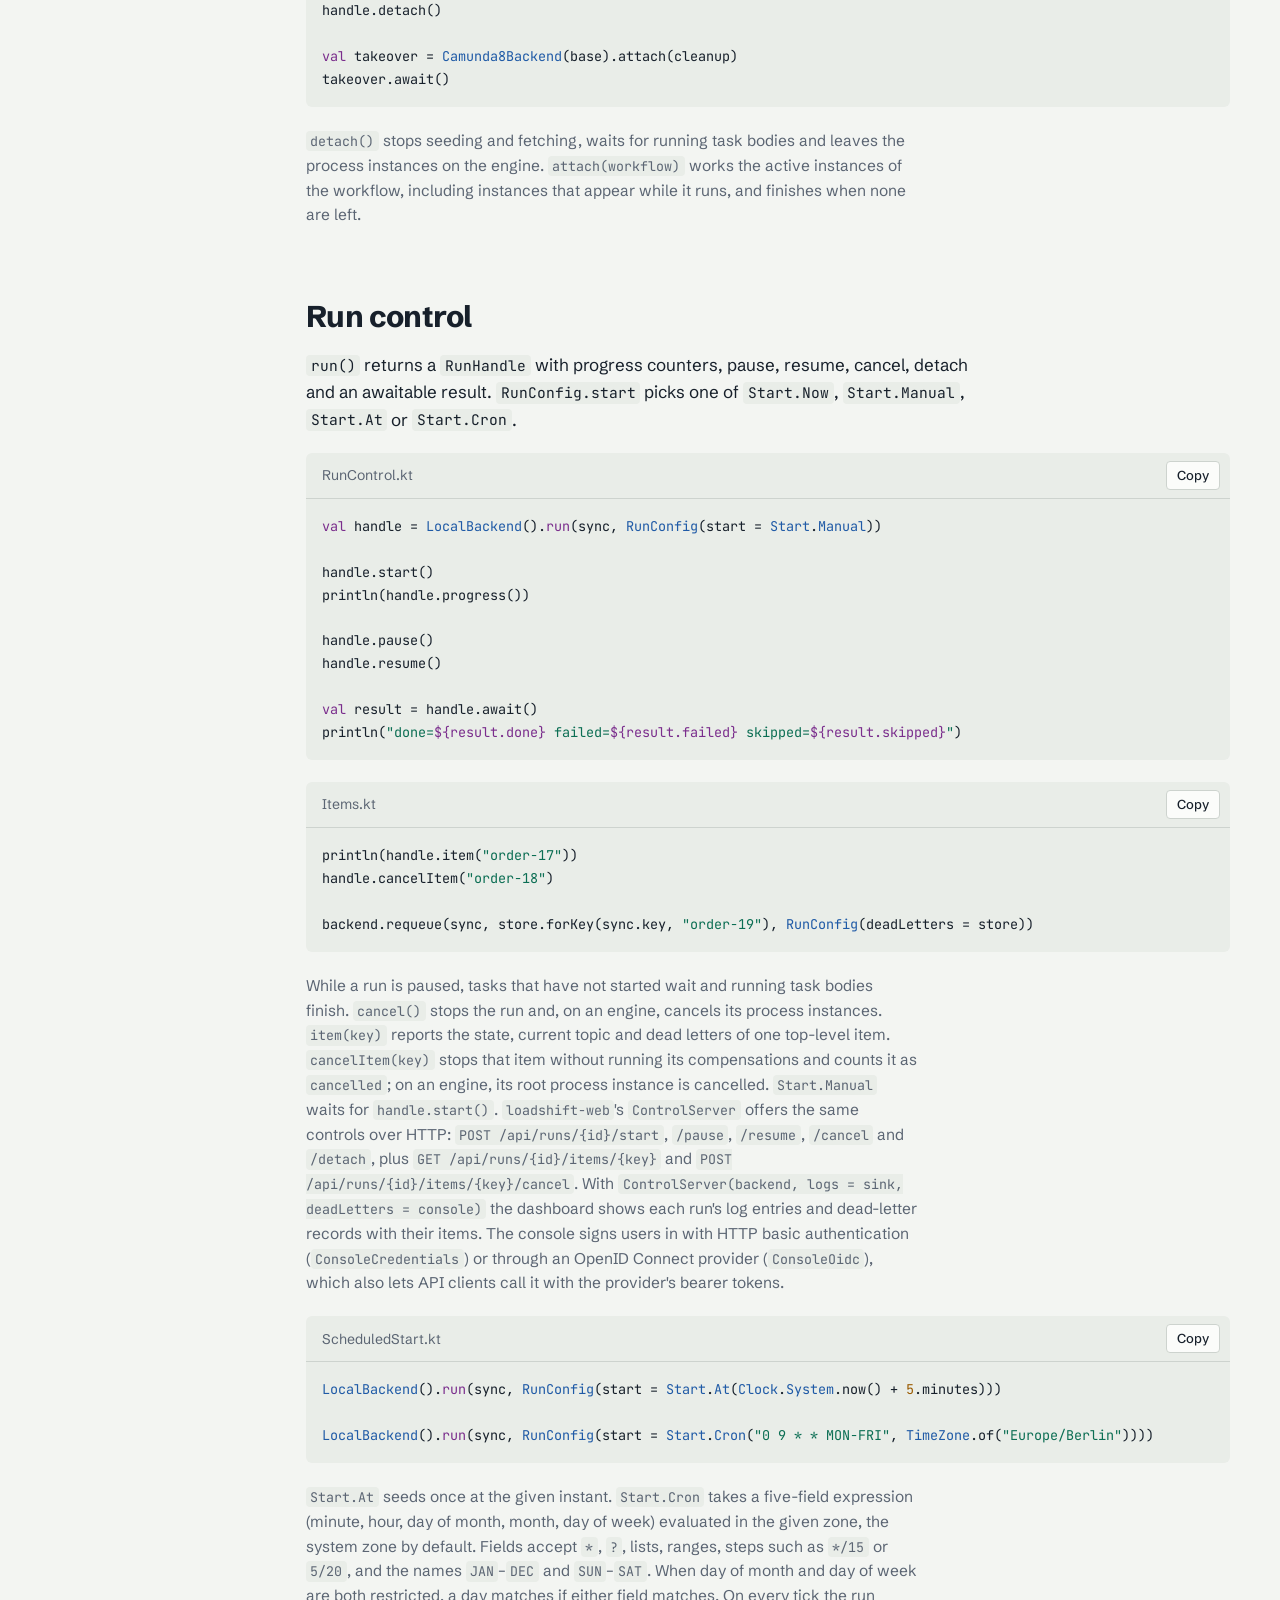
==== commit 27973ec7: "Run on Java 17, export the dependencies of public APIs, cover Camunda 7 end to end and check the lib" ====
--- a/docs/index.html
+++ b/docs/index.html
@@ -201,7 +201,8 @@
   <p class="note">Children run concurrently, so the order of the lines varies between runs.</p>
 
   <p>Or pull it into an existing project from Maven Central
-  (<code>io.github.it-atelier-gn</code>, version <code>0.8.2</code>):</p>
+  (<code>io.github.it-atelier-gn</code>, version <code>0.8.2</code>, Java 17 or newer).
+  Each module brings <code>loadshift-core</code> with it:</p>
   <div class="codecard">
     <div class="codecard-head">
       <div class="tabs" role="tablist">
